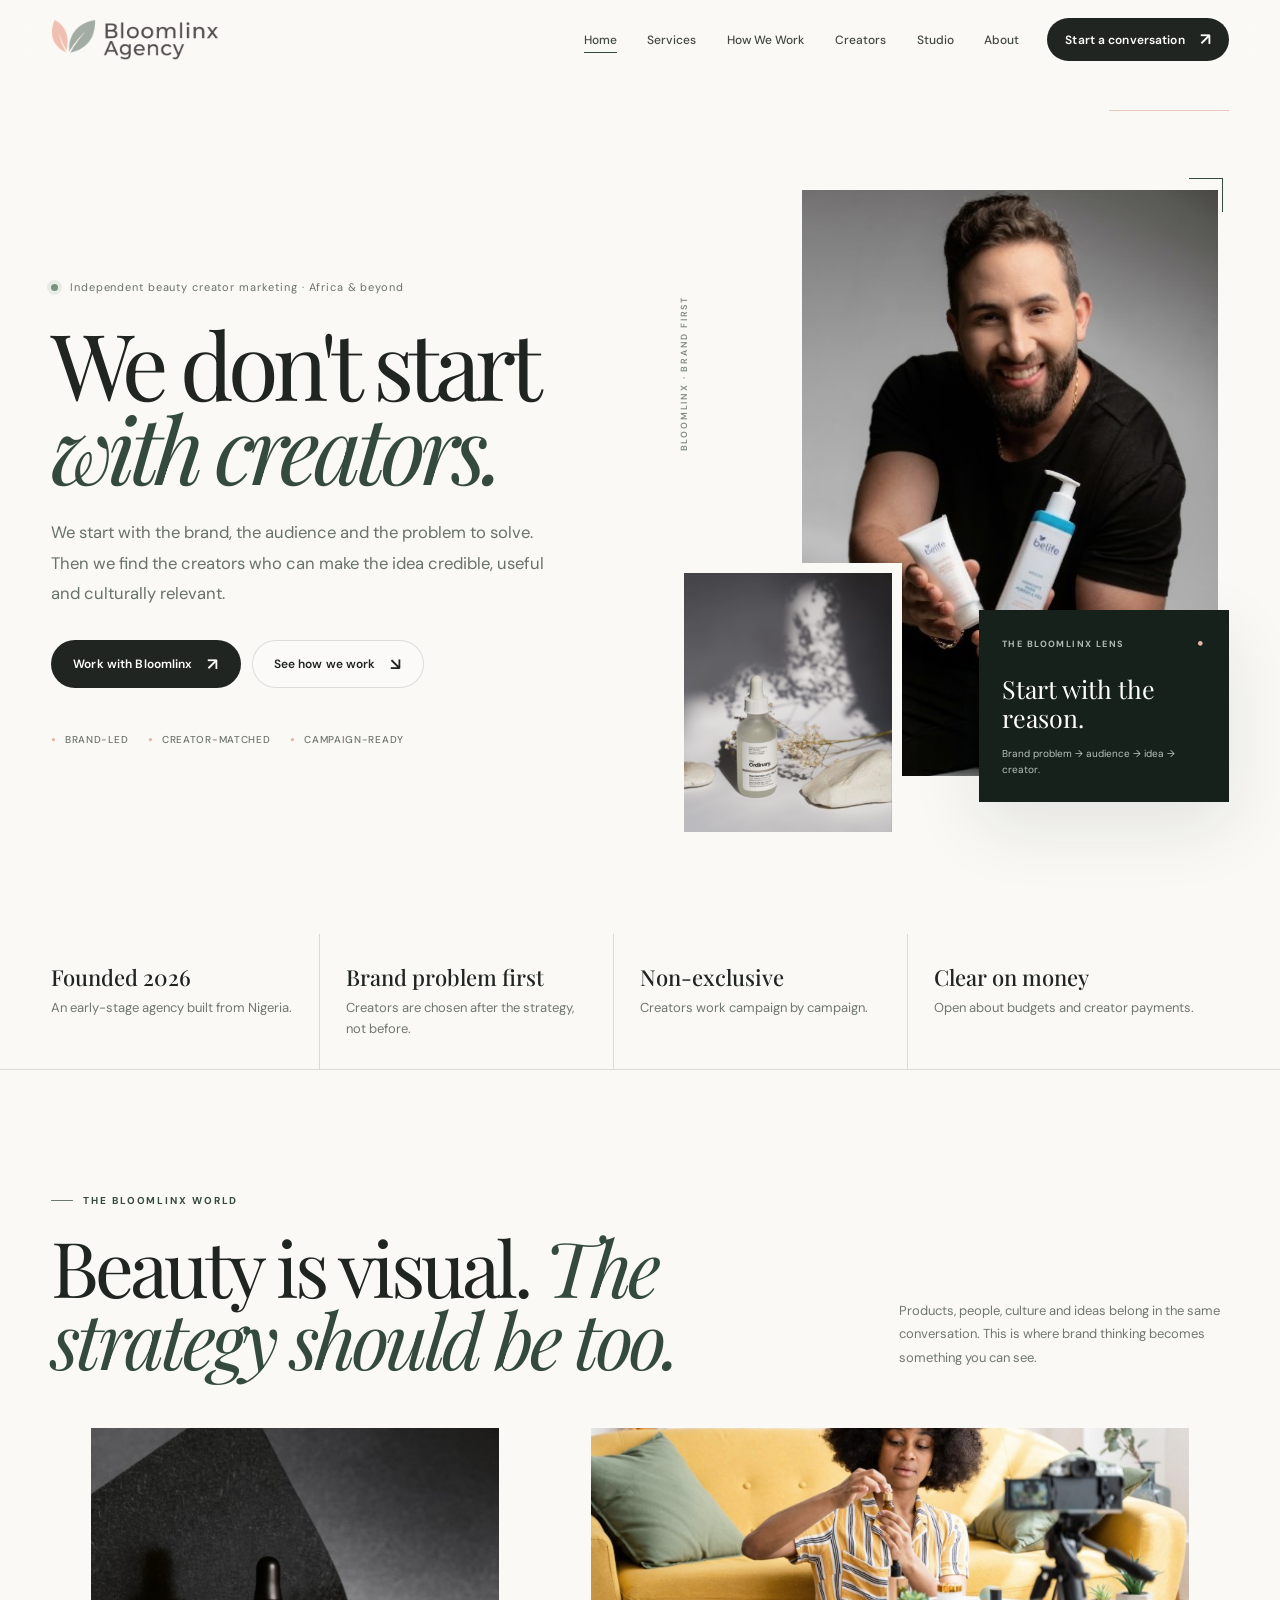
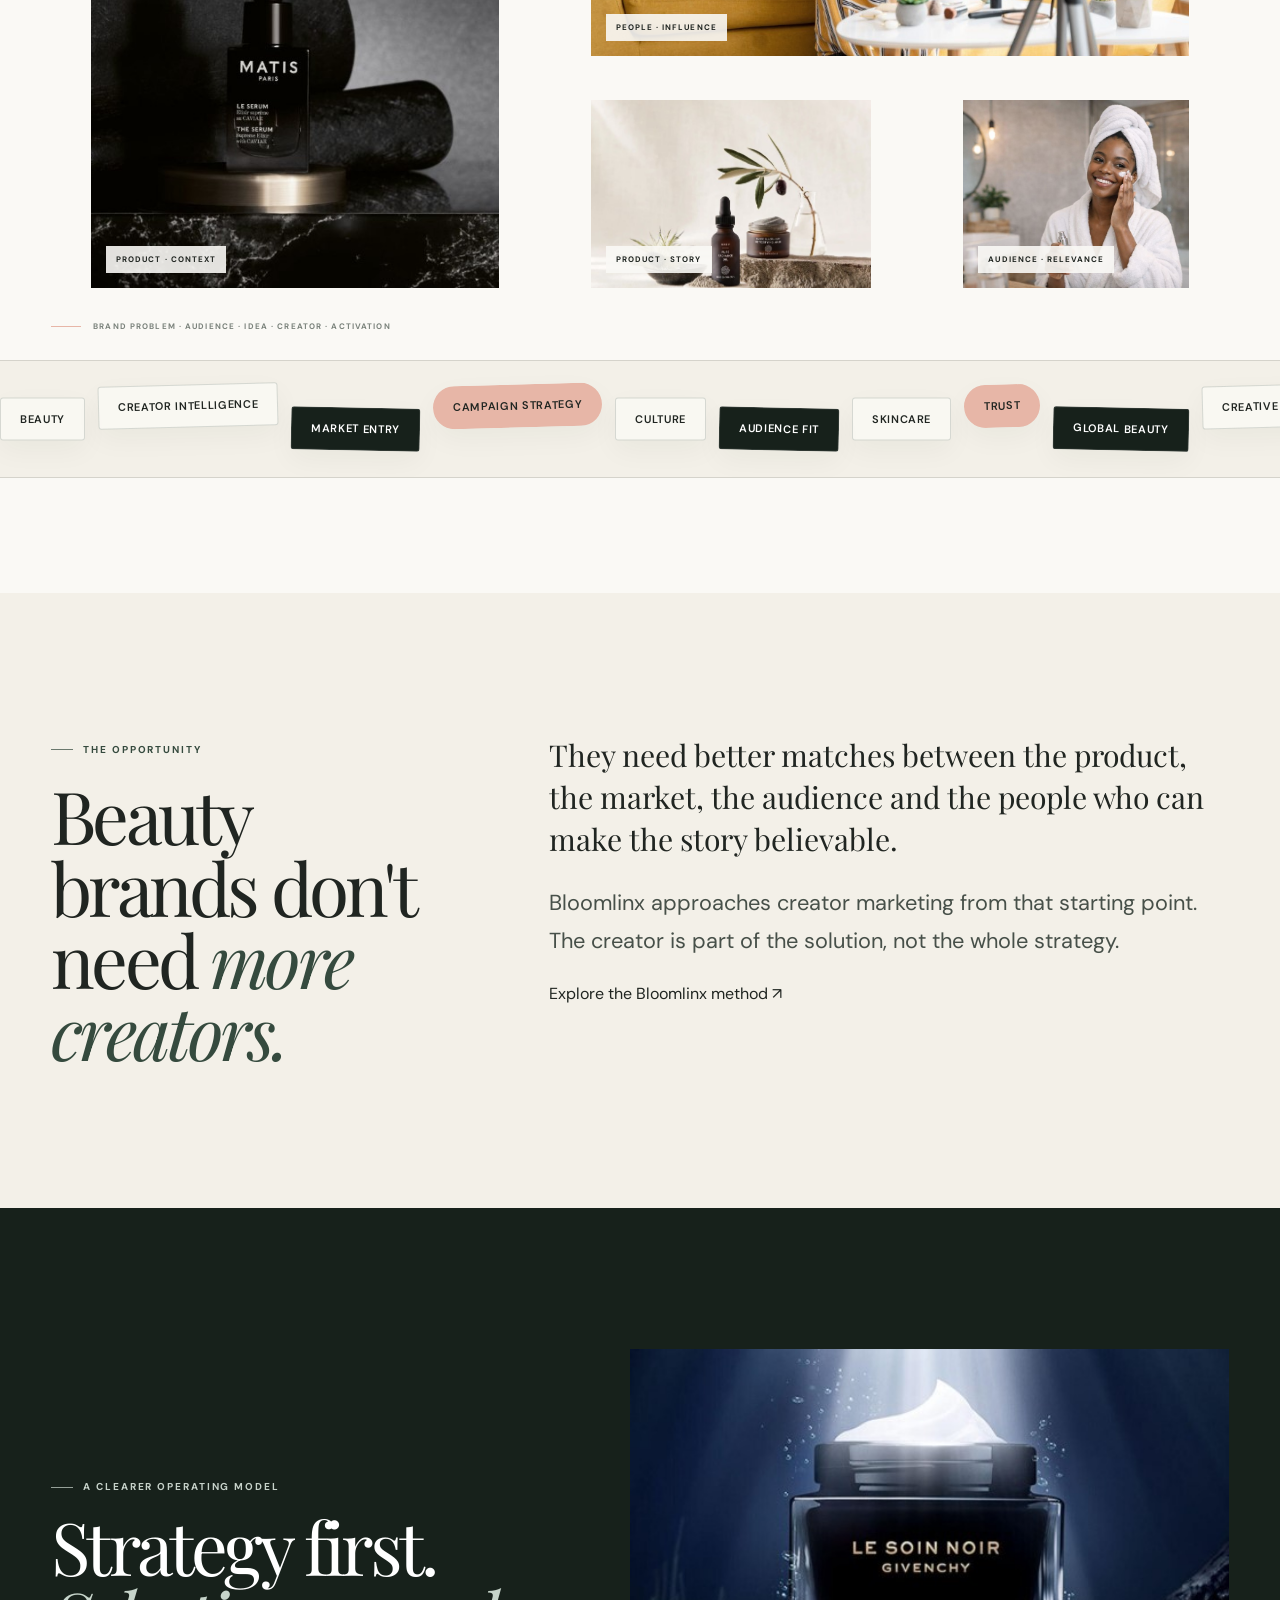
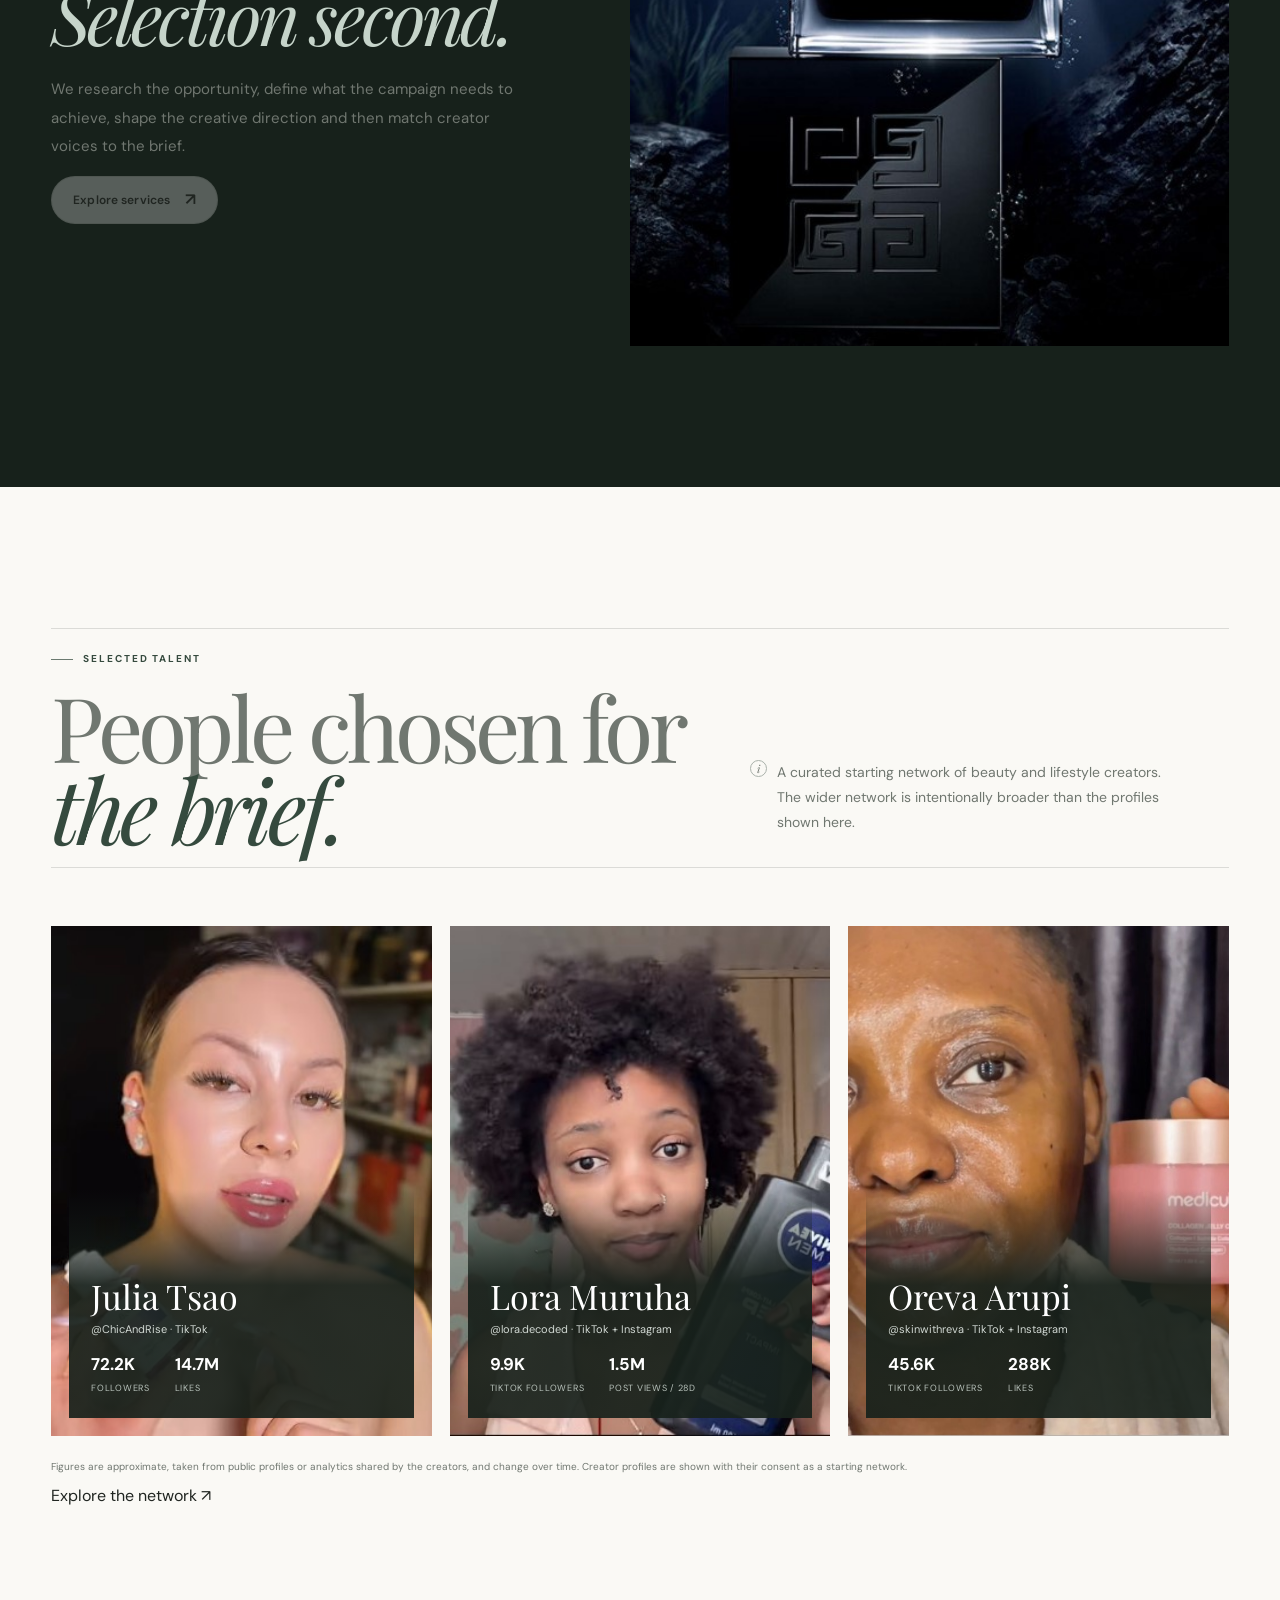
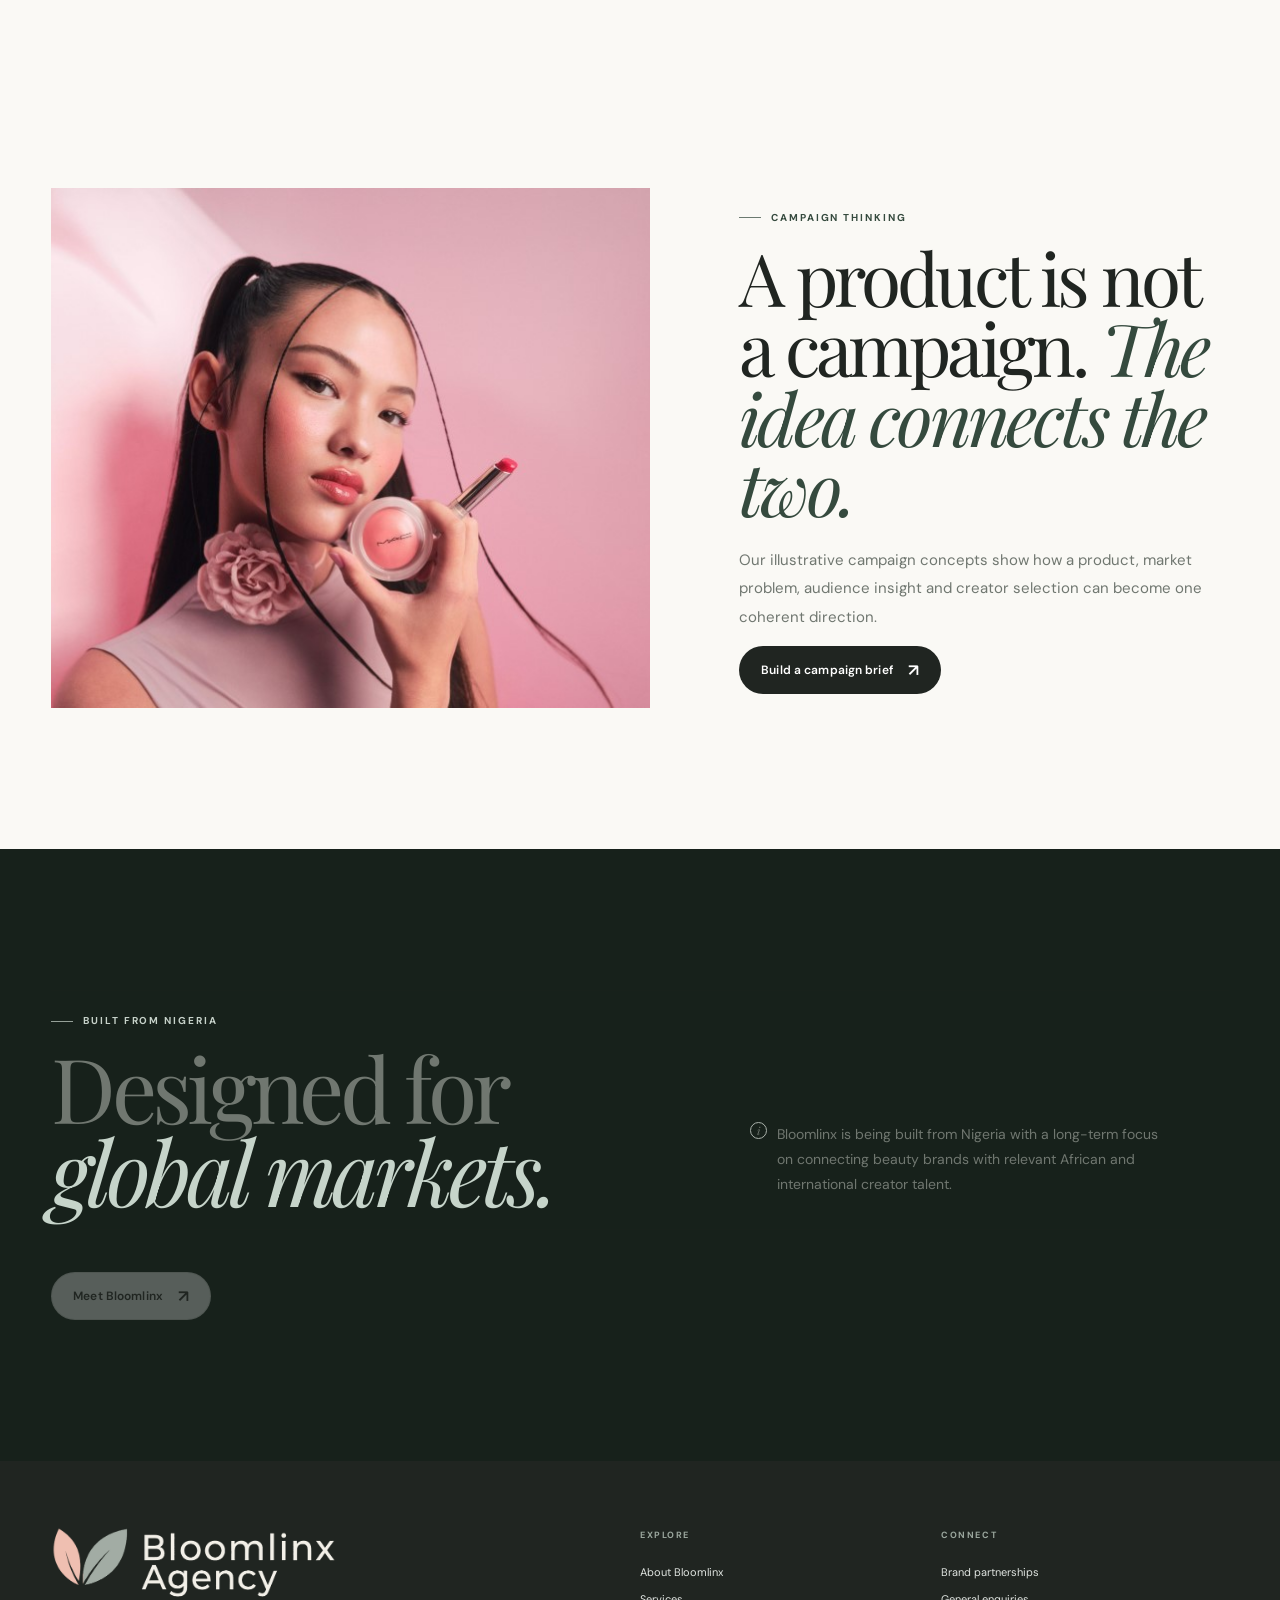
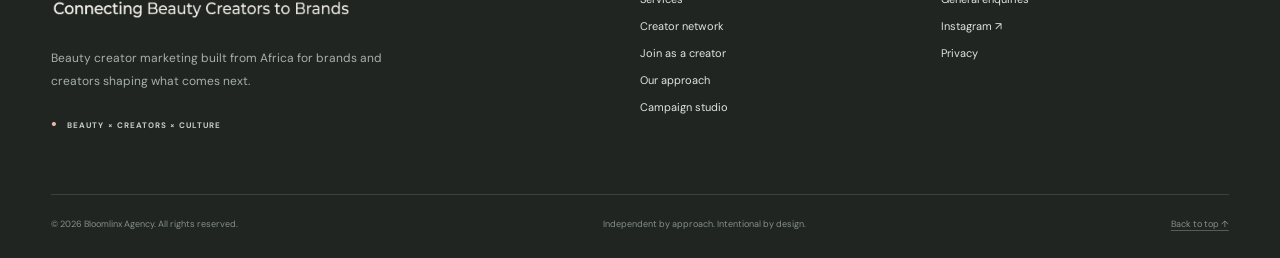
==== index.html @ 79b18a02 "Add files via upload" ====
<!DOCTYPE html><html lang="en"><head><meta charset="UTF-8"><meta name="viewport" content="width=device-width, initial-scale=1.0"><meta name="theme-color" content="#f7f5ef"><meta name="color-scheme" content="light"><title>Bloomlinx Agency | Beauty Creator Marketing Across Africa &amp; Beyond</title><meta name="description" content="Bloomlinx builds beauty creator campaigns around brand problems, audience relevance and the creators who can make an idea credible."><meta name="author" content="Bloomlinx Agency"><meta name="robots" content="index, follow, max-image-preview:large"><link rel="canonical" href="https://bloomlinxagency.site/"><meta property="og:type" content="website"><meta property="og:site_name" content="Bloomlinx Agency"><meta property="og:title" content="Bloomlinx Agency | Beauty Creator Marketing Across Africa &amp; Beyond"><meta property="og:description" content="Bloomlinx builds beauty creator campaigns around brand problems, audience relevance and the creators who can make an idea credible."><meta property="og:url" content="https://bloomlinxagency.site/"><meta property="og:image" content="https://bloomlinxagency.site/images/og-image.png"><meta name="twitter:card" content="summary_large_image"><meta name="twitter:title" content="Bloomlinx Agency | Beauty Creator Marketing Across Africa &amp; Beyond"><meta name="twitter:description" content="Bloomlinx builds beauty creator campaigns around brand problems, audience relevance and the creators who can make an idea credible."><meta name="twitter:image" content="https://bloomlinxagency.site/images/og-image.png"><link rel="icon" type="image/png" href="images/favicon.png"><link rel="apple-touch-icon" href="images/favicon.png"><link rel="preconnect" href="https://fonts.googleapis.com"><link rel="preconnect" href="https://fonts.gstatic.com" crossorigin><link href="https://fonts.googleapis.com/css2?family=DM+Sans:wght@400;500;600;700&family=Playfair+Display:ital,wght@0,400;0,500;0,600;1,400;1,500&display=swap" rel="stylesheet"><script>document.documentElement.classList.add('js');</script><style>
:root {
  --ink: #202521;
  --deep: #17211b;
  --forest: #354a3e;
  --forest-2: #42594b;
  --sage: #8fa195;
  --sage-pale: #dce5de;
  --blush: #e7b6a7;
  --cream: #f3f0e8;
  --paper: #faf9f5;
  --white: #fff;
  --muted: #707770;
  --muted-light: #aeb7b0;
  --line: rgba(32, 37, 33, .14);
  --line-light: rgba(255,255,255,.16);
  --serif: "Playfair Display", Georgia, serif;
  --sans: "DM Sans", Arial, sans-serif;
  --modern: var(--sans);
  --container: 1280px;
  --gutter: clamp(20px, 4vw, 56px);
  --ease: cubic-bezier(.22, 1, .36, 1);
  --shadow-soft: 0 24px 70px rgba(24, 34, 28, .10);
}

*, *::before, *::after { box-sizing: border-box; }
html { scroll-behavior: smooth; scroll-padding-top: 96px; }
body { margin: 0; background: var(--paper); color: var(--ink); font-family: var(--sans); -webkit-font-smoothing: antialiased; overflow-x: clip; }
body.menu-open { overflow: hidden; }
img { display: block; max-width: 100%; }
a { color: inherit; text-decoration: none; }
button, input, select, textarea { font: inherit; }
button, select, a { -webkit-tap-highlight-color: transparent; }
button { color: inherit; }
::selection { color: var(--ink); background: var(--blush); }
:focus-visible { outline: 2px solid var(--forest-2); outline-offset: 4px; }

.sr-only { position: absolute; width: 1px; height: 1px; padding: 0; margin: -1px; overflow: hidden; clip: rect(0, 0, 0, 0); white-space: nowrap; border: 0; }
.skip-link { position: fixed; left: 16px; top: 12px; z-index: 3000; transform: translateY(-150%); background: var(--deep); color: #fff; padding: 12px 16px; border-radius: 3px; }
.skip-link:focus { transform: translateY(0); }
.page-progress { position: fixed; z-index: 2200; inset: 0 auto auto 0; height: 3px; width: 0; background: var(--blush); pointer-events: none; }
.container { width: min(var(--container), calc(100% - (var(--gutter) * 2))); margin-inline: auto; }
.section { padding: clamp(90px, 11vw, 154px) 0; }
.eyebrow { display: inline-flex; align-items: center; gap: 10px; font: 700 10px/1.4 var(--modern); letter-spacing: .19em; text-transform: uppercase; color: var(--forest); }
.eyebrow::before { content: ""; width: 22px; height: 1px; background: currentColor; opacity: .72; }
.eyebrow-light { color: #c4d0c8; }
.serif { font-family: var(--serif); }
.display-title { font-family: var(--serif); font-weight: 400; letter-spacing: -.052em; }
.display-title em { color: var(--forest); font-weight: 400; }
.muted { color: var(--muted); }
.section-intro { max-width: 540px; color: var(--muted); font-size: 14px; line-height: 1.9; }
.rule { height: 1px; background: var(--line); }

/* Header */
.site-header { position: fixed; inset: 0 0 auto; z-index: 1400; padding: 18px 0; border-bottom: 1px solid transparent; background: rgba(250,249,245,.83); backdrop-filter: blur(18px); -webkit-backdrop-filter: blur(18px); transition: padding .35s var(--ease), border-color .35s ease, background .35s ease, box-shadow .35s ease; }
.site-header.scrolled { padding: 10px 0; border-color: var(--line); background: rgba(250,249,245,.95); box-shadow: 0 8px 30px rgba(30,38,31,.035); }
.nav { display: flex; align-items: center; justify-content: space-between; gap: 28px; }
.logo-wrap { display: inline-flex; align-items: center; flex: 0 0 auto; width: 150px; min-height: 38px; }
.logo-wrap img { width: 100%; max-height: 38px; object-fit: contain; object-position: left center; }
.nav-links { display: flex; align-items: center; justify-content: center; gap: clamp(18px, 2.4vw, 34px); margin-left: auto; }
.nav-links a { position: relative; padding: 10px 0; color: #424842; font-size: 12px; font-weight: 500; }
.nav-links a::after { content: ""; position: absolute; left: 0; right: 0; bottom: 5px; height: 1px; background: var(--forest); transform: scaleX(0); transform-origin: right; transition: transform .35s var(--ease); }
.nav-links a:hover::after, .nav-links a[aria-current="location"]::after { transform: scaleX(1); transform-origin: left; }
.nav-cta, .button { display: inline-flex; align-items: center; justify-content: center; gap: 15px; min-height: 48px; padding: 0 21px; border: 1px solid transparent; border-radius: 100px; background: var(--ink); color: #fff; font-size: 12px; font-weight: 600; letter-spacing: .01em; cursor: pointer; transition: background .3s ease, color .3s ease, transform .3s var(--ease), border-color .3s ease, box-shadow .3s ease; }
.nav-cta { min-height: 43px; padding-inline: 17px; white-space: nowrap; }
.nav-cta:hover, .button-dark:hover { background: var(--forest); transform: translateY(-2px); box-shadow: 0 10px 24px rgba(33,54,41,.13); }
.button-light { color: var(--ink); background: rgba(255,255,255,.28); border-color: var(--line); }
.button-light:hover { border-color: var(--forest); color: var(--forest); transform: translateY(-2px); }
.button-arrow { display: inline-block; font-size: 17px; line-height: 1; transition: transform .3s var(--ease); }
a:hover .button-arrow, button:hover .button-arrow { transform: translate(3px,-2px); }
.menu-btn { display: none; width: 44px; height: 44px; border: 1px solid var(--line); border-radius: 50%; background: transparent; align-items: center; justify-content: center; cursor: pointer; position: relative; z-index: 1301; }
.menu-icon, .menu-icon::before, .menu-icon::after { display: block; width: 17px; height: 1.5px; background: var(--ink); content: ""; transition: transform .28s ease, top .28s ease, opacity .2s ease; position: relative; }
.menu-icon::before { position: absolute; top: -5px; }
.menu-icon::after { position: absolute; top: 5px; }
.menu-btn[aria-expanded="true"] .menu-icon { background: transparent; }
.menu-btn[aria-expanded="true"] .menu-icon::before { top: 0; transform: rotate(45deg); }
.menu-btn[aria-expanded="true"] .menu-icon::after { top: 0; transform: rotate(-45deg); }
.mobile-panel { position: fixed; inset: 0; z-index: 1300; display: flex; flex-direction: column; justify-content: center; gap: 6px; padding: 96px var(--gutter) 36px; background: var(--paper); opacity: 0; visibility: hidden; transform: translateY(-10px); transition: opacity .25s ease, transform .35s var(--ease), visibility .25s; }
.mobile-panel.open { opacity: 1; visibility: visible; transform: translateY(0); }
.mobile-panel a { width: fit-content; padding: 8px 0; font: 400 clamp(38px, 9vw, 56px)/1.1 var(--serif); letter-spacing: -.04em; }
.mobile-panel .mobile-panel-note { margin-top: 22px; padding-top: 20px; border-top: 1px solid var(--line); color: var(--muted); font-size: 12px; line-height: 1.7; }

/* Hero */
.hero { position: relative; isolation: isolate; padding: clamp(132px, 15vw, 190px) 0 78px; overflow: hidden; }
.hero::before { content: ""; position: absolute; z-index: -1; right: 4%; top: 110px; width: 120px; height: 1px; background: var(--blush); opacity: .7; }
.hero-grid { display: grid; grid-template-columns: minmax(0, .98fr) minmax(0, 1.02fr); align-items: center; gap: clamp(40px, 7vw, 100px); }
.hero-copy { position: relative; z-index: 2; padding: 20px 0 36px; }
.hero-kicker { display: flex; align-items: center; flex-wrap: wrap; gap: 12px; margin-bottom: 27px; }
.live-dot { width: 7px; height: 7px; border-radius: 50%; background: #79927f; box-shadow: 0 0 0 4px rgba(121,146,127,.13); }
.kicker-text { color: #69726b; font-size: 11px; letter-spacing: .08em; }
.hero-title { max-width: 690px; margin: 0 0 28px; font: 400 clamp(59px, 7.2vw, 104px)/.91 var(--serif); letter-spacing: -.065em; }
.hero-title .line { display: block; }
.hero-title em { display: inline-block; color: var(--forest); font-weight: 400; }
.hero-description { max-width: 510px; margin: 0 0 31px; color: #68716a; font-size: clamp(15px, 1.3vw, 17px); line-height: 1.85; }
.hero-actions { display: flex; flex-wrap: wrap; gap: 11px; }
.hero-proofline { display: flex; align-items: center; flex-wrap: wrap; gap: 13px 20px; margin-top: 42px; color: #6d756e; font: 500 10px/1.5 var(--modern); letter-spacing: .07em; text-transform: uppercase; }
.proof-item { display: inline-flex; align-items: center; gap: 8px; }
.proof-item::before { content: "•"; color: var(--blush); font-size: 13px; }
.hero-visual { position: relative; min-height: clamp(460px, 52vw, 675px); opacity: 1; }
.hero-image-main { position: absolute; right: 2%; top: 0; width: 75%; height: 88%; object-fit: cover; object-position: center; filter: saturate(.84); }
.hero-image-small { position: absolute; left: 0; bottom: 2%; width: 41%; height: 42%; object-fit: cover; object-position: center; border: 10px solid var(--paper); filter: saturate(.82); }
.hero-image-main-wrap { position: absolute; inset: 0; overflow: hidden; }
.hero-caption { position: absolute; z-index: 2; right: 0; bottom: 8%; width: min(250px, 47%); padding: 22px 23px 24px; background: var(--deep); color: #fff; box-shadow: var(--shadow-soft); }
.hero-caption-top { display: flex; align-items: center; justify-content: space-between; gap: 10px; margin-bottom: 19px; color: #aebcb3; font: 700 9px/1.4 var(--modern); letter-spacing: .16em; text-transform: uppercase; }
.hero-caption-mark { color: var(--blush); font-size: 17px; }
.hero-caption strong { display: block; font: 400 clamp(19px, 2vw, 25px)/1.15 var(--serif); }
.hero-caption small { display: block; margin-top: 14px; color: #b7c2bb; font-size: 10px; line-height: 1.6; }
.hero-index { position: absolute; top: 16%; left: 1%; writing-mode: vertical-rl; transform: rotate(180deg); color: #818b82; font: 600 9px/1 var(--modern); letter-spacing: .2em; text-transform: uppercase; }
.image-corner { position: absolute; right: 1%; top: -12px; width: 34px; height: 34px; border-top: 1px solid var(--forest); border-right: 1px solid var(--forest); }


/* Visual story + floating keyword board */
.visual-story { padding: clamp(70px, 9vw, 120px) 0; background: var(--paper); overflow: hidden; }
.visual-story-head { display:flex; justify-content:space-between; align-items:flex-end; gap:35px; margin-bottom:38px; }
.visual-story-title { max-width:780px; margin:22px 0 0; font-size:clamp(48px,6vw,82px); line-height:.94; }
.visual-story-note { max-width:330px; margin:0 0 5px; color:var(--muted); font-size:13px; line-height:1.8; }
.visual-collage { display:grid; grid-template-columns:1.15fr .85fr .72fr; grid-template-rows:260px 220px; gap:12px; }
.story-image { position:relative; overflow:hidden; min-width:0; background:#ddd; }
.story-image img { width:100%; height:100%; object-fit:cover; filter:saturate(.9); transition:transform 1.1s var(--ease), filter .5s ease; }
.story-image:hover img { transform:scale(1.045); filter:saturate(1); }
.story-image.tall { grid-row:1 / span 2; }
.story-image.wide { grid-column:2 / span 2; }
.story-image-label { position:absolute; left:15px; bottom:15px; z-index:2; padding:8px 10px; background:rgba(250,249,245,.9); color:var(--ink); font:700 8px/1.4 var(--modern); letter-spacing:.13em; text-transform:uppercase; }
.keyword-board { position:relative; margin-top:28px; min-height:118px; overflow:hidden; border-top:1px solid var(--line); border-bottom:1px solid var(--line); background:var(--cream); }
.keyword-track { position:absolute; left:0; top:50%; display:flex; align-items:center; gap:13px; width:max-content; transform:translateY(-50%); animation:keyword-slide 30s linear infinite; }
.keyword-board:hover .keyword-track { animation-play-state:paused; }
.keyword-chip { display:inline-flex; align-items:center; gap:9px; padding:15px 19px; border:1px solid rgba(53,74,62,.18); border-radius:3px; background:rgba(250,249,245,.82); color:var(--ink); white-space:nowrap; box-shadow:0 10px 28px rgba(32,37,33,.045); font:600 11px/1 var(--modern); letter-spacing:.06em; text-transform:uppercase; }
.keyword-chip:nth-child(2n) { transform:translateY(-13px) rotate(-1.5deg); }
.keyword-chip:nth-child(3n) { transform:translateY(10px) rotate(1.2deg); background:var(--deep); color:#fff; border-color:rgba(255,255,255,.12); }
.keyword-chip:nth-child(4n) { border-radius:999px; background:var(--blush); border-color:transparent; }
.keyword-dot { width:5px; height:5px; border-radius:50%; background:var(--forest); }
.keyword-chip:nth-child(3n) .keyword-dot { background:var(--blush); }
@keyframes keyword-slide { to { transform:translate(-50%, -50%); } }
.visual-story-mini { display:flex; align-items:center; gap:12px; margin-top:16px; color:#7a827b; font:700 8px/1.5 var(--modern); letter-spacing:.14em; text-transform:uppercase; }
.visual-story-mini::before { content:""; width:30px; height:1px; background:var(--blush); }

/* Agency intro */
.intro { background: var(--cream); }
.intro-grid { display: grid; grid-template-columns: minmax(240px, .72fr) minmax(0, 1.28fr); gap: clamp(50px, 9vw, 130px); }
.intro-title { max-width: 530px; margin: 22px 0 0; font-size: clamp(47px, 5.7vw, 77px); line-height: .99; }
.intro-copy { max-width: 770px; }
.intro-copy p { margin: 0 0 24px; color: #475049; font-size: clamp(17px, 1.7vw, 22px); line-height: 1.72; }
.intro-copy p:first-child { color: var(--ink); font-family: var(--serif); font-size: clamp(23px, 2.35vw, 32px); line-height: 1.4; }
.intro-copy p:last-child { margin-bottom: 0; }
.intro-signature { display: flex; gap: 15px; align-items: center; margin-top: 37px; color: var(--forest); font: 700 10px/1.4 var(--modern); letter-spacing: .15em; text-transform: uppercase; }
.intro-signature::before { content: ""; width: 38px; height: 1px; background: var(--blush); }

/* Strategy */
.strategy { position: relative; overflow: hidden; background: var(--deep); color: #fff; }
.strategy::after { content: ""; position: absolute; right: -240px; bottom: -390px; width: 670px; aspect-ratio: 1; border: 1px solid rgba(255,255,255,.075); border-radius: 50%; box-shadow: 0 0 0 65px rgba(255,255,255,.018), 0 0 0 130px rgba(255,255,255,.013); pointer-events: none; }
.strategy .eyebrow { color: #becbc2; }
.strategy-header { display: flex; justify-content: space-between; align-items: flex-end; gap: 50px; margin-bottom: 75px; position: relative; z-index: 1; }
.strategy-title { max-width: 790px; margin: 23px 0 0; font: 400 clamp(47px, 6.5vw, 86px)/.96 var(--serif); letter-spacing: -.052em; }
.strategy-title em { display: block; color: var(--blush); font-weight: 400; }
.strategy-header p { max-width: 330px; margin: 0 0 8px; color: #b1bdb5; font-size: 13px; line-height: 1.9; }
.strategy-flow { display: grid; grid-template-columns: repeat(5, minmax(0, 1fr)); border-top: 1px solid var(--line-light); border-bottom: 1px solid var(--line-light); position: relative; z-index: 1; }
.flow-item { min-height: 245px; padding: 28px 23px 32px; border-right: 1px solid var(--line-light); transition: background .35s ease; }
.flow-item:first-child { padding-left: 0; }
.flow-item:last-child { border-right: 0; }
.flow-item:hover { background: rgba(255,255,255,.035); }
.flow-number { margin-bottom: 42px; color: var(--blush); font: 400 16px/1 var(--serif); }
.flow-item h3 { margin: 0 0 13px; font: 400 25px/1.1 var(--serif); }
.flow-item p { margin: 0; color: #aebbb3; font-size: 12px; line-height: 1.8; }

/* Services */
.services-header { display: flex; justify-content: space-between; align-items: flex-end; gap: 40px; margin-bottom: 61px; }
.services-title { max-width: 750px; margin: 22px 0 0; font-size: clamp(48px, 6.3vw, 82px); line-height: .96; }
.services-header .section-intro { margin-bottom: 5px; }
.services-grid { display: grid; grid-template-columns: repeat(4, minmax(0, 1fr)); border-top: 1px solid var(--line); border-left: 1px solid var(--line); }
.service-card { position: relative; min-height: 345px; padding: 30px 26px 31px; overflow: hidden; border-right: 1px solid var(--line); border-bottom: 1px solid var(--line); isolation: isolate; transition: color .35s ease, background .35s ease; }
.service-card::before { content: ""; position: absolute; z-index: -1; width: 20px; height: 20px; right: -25px; bottom: -25px; border-radius: 50%; background: var(--sage-pale); transition: width .65s var(--ease), height .65s var(--ease), right .65s var(--ease), bottom .65s var(--ease); }
.service-card:hover::before { width: 420px; height: 420px; right: -185px; bottom: -205px; }
.service-card-head { display: flex; align-items: center; justify-content: space-between; gap: 14px; }
.service-number { color: #7e9584; font: 400 15px/1 var(--serif); }
.service-arrow { display: grid; place-items: center; width: 34px; height: 34px; border: 1px solid var(--line); border-radius: 50%; font-size: 16px; transition: transform .35s var(--ease), background .35s ease; }
.service-card:hover .service-arrow { transform: rotate(45deg); background: rgba(255,255,255,.6); }
.service-card h3 { max-width: 270px; margin: 64px 0 15px; font: 400 clamp(24px, 2.2vw, 30px)/1.08 var(--serif); letter-spacing: -.02em; }
.service-card p { max-width: 290px; margin: 0; color: #6c746e; font-size: 12px; line-height: 1.85; }
.service-tag { display: inline-block; margin-top: 25px; padding-top: 10px; border-top: 1px solid var(--line); color: #7e867f; font: 700 8px/1.4 var(--modern); letter-spacing: .13em; text-transform: uppercase; }

/* Campaign idea / illustrative field note */
.field-note { padding-top: 0; }
.field-note-grid { display: grid; grid-template-columns: 1fr 1fr; min-height: 510px; background: var(--forest); color: #fff; }
.field-note-visual { position: relative; min-height: 480px; overflow: hidden; background: #d8d8cb; }
.field-note-visual img { width: 100%; height: 100%; min-height: 480px; object-fit: cover; filter: saturate(.76); transition: transform 1.1s var(--ease); }
.field-note-grid:hover .field-note-visual img { transform: scale(1.035); }
.field-note-stamp { position: absolute; top: 25px; left: 25px; display: inline-flex; align-items: center; gap: 8px; padding: 10px 13px; background: rgba(250,249,245,.91); color: var(--ink); font: 700 9px/1.3 var(--modern); letter-spacing: .1em; text-transform: uppercase; }
.field-note-content { display: flex; flex-direction: column; justify-content: space-between; padding: clamp(34px, 5vw, 64px); }
.field-note-content .eyebrow { color: #d0dbd3; }
.field-note-content h2 { max-width: 560px; margin: 26px 0 20px; font: 400 clamp(37px, 4.4vw, 58px)/1.02 var(--serif); letter-spacing: -.04em; }
.field-note-content h2 em { color: var(--blush); font-weight: 400; }
.field-note-content p { max-width: 500px; margin: 0; color: #c8d1cb; font-size: 13px; line-height: 1.9; }
.field-note-bottom { display: flex; align-items: flex-end; justify-content: space-between; gap: 20px; margin-top: 40px; padding-top: 20px; border-top: 1px solid rgba(255,255,255,.18); }
.field-note-bottom span { max-width: 250px; color: #c2cdc5; font-size: 10px; line-height: 1.7; }
.field-note-bottom a { display: inline-flex; align-items: center; gap: 9px; white-space: nowrap; font-size: 11px; font-weight: 600; }
.field-note-bottom a:hover { color: var(--blush); }
.disclaimer { display: block; margin-top: 12px; color: var(--muted); font-size: 10px; line-height: 1.7; }

/* Opportunity */
.opportunity { padding-top: clamp(85px, 10vw, 130px); }
.opportunity-grid { display: grid; grid-template-columns: minmax(0, .86fr) minmax(0, 1.14fr); gap: clamp(42px, 7vw, 90px); align-items: start; }
.opportunity-media { position: sticky; top: 115px; }
.opportunity-image { width: 100%; height: clamp(490px, 54vw, 700px); object-fit: cover; object-position: center; filter: saturate(.84); }
.opportunity-image-caption { display: flex; align-items: center; justify-content: space-between; gap: 16px; margin-top: 14px; color: #7c847d; font: 700 9px/1.5 var(--modern); letter-spacing: .13em; text-transform: uppercase; }
.opportunity-copy { padding: 8px 0 0; }
.opportunity-title { margin: 24px 0 30px; font-size: clamp(47px, 5.6vw, 75px); line-height: .99; }
.opportunity-title em { display: block; }
.opportunity-lead { margin: 0 0 25px; color: var(--ink); font: 400 clamp(21px, 2.2vw, 29px)/1.45 var(--serif); }
.opportunity-copy p:not(.opportunity-lead) { margin: 0 0 20px; color: #606961; font-size: 14px; line-height: 1.95; }
.opportunity-pullquote { margin-top: 38px; padding: 24px 0 24px 23px; border-left: 2px solid var(--blush); color: var(--forest); font: italic 400 22px/1.45 var(--serif); }
.opportunity-signoff { display: flex; align-items: center; gap: 12px; margin-top: 28px; color: var(--forest); font: 700 9px/1.5 var(--modern); letter-spacing: .16em; text-transform: uppercase; }
.opportunity-signoff::before { content: ""; height: 1px; width: 28px; background: var(--blush); }

  
.concept { background: var(--cream); }
.concept-grid { display:grid; grid-template-columns:180px minmax(0,1fr); gap:clamp(35px,7vw,90px); align-items:start; }
.concept-label { display:flex; flex-direction:column; gap:20px; }
.concept-no { color:#7f897f; font:700 9px/1.5 var(--modern); letter-spacing:.14em; text-transform:uppercase; }
.concept-copy h2 { max-width:850px; margin:0 0 45px; font-size:clamp(42px,5.3vw,70px); line-height:.98; }
.concept-copy h2 em { color:var(--forest); font-weight:400; }
.concept-columns { display:grid; grid-template-columns:1fr 1fr; gap:30px; padding-top:22px; border-top:1px solid var(--line); }
.concept-columns strong { display:block; margin-bottom:10px; font:400 23px/1.2 var(--serif); }
.concept-columns p { max-width:430px; margin:0; color:var(--muted); font-size:12px; line-height:1.85; }

/* Creator network */
.network-intro { display:grid; grid-template-columns:180px minmax(0,1fr); gap:25px; align-items:start; margin:0 0 26px; padding:18px 0; border-top:1px solid var(--line); border-bottom:1px solid var(--line); color:var(--muted); font-size:11px; line-height:1.8; }
.network-intro > span:first-child { color:var(--forest); font:700 9px/1.5 var(--modern); letter-spacing:.16em; text-transform:uppercase; }
.opportunity-map { min-height:clamp(490px,54vw,700px); display:flex; flex-direction:column; justify-content:center; gap:0; padding:clamp(28px,4vw,55px); background:var(--deep); color:#fff; }
.opportunity-map span { display:block; padding:18px 0; font:400 clamp(30px,4vw,54px)/1 var(--serif); border-bottom:1px solid rgba(255,255,255,.14); }
.opportunity-map span:first-child { color:var(--blush); }
.opportunity-map i { display:block; width:1px; height:20px; margin-left:15px; background:var(--blush); opacity:.8; }
.creator-art.art-oreva { --art-bg:#d7dfd6; }

.network { background: var(--paper); }
.network-header { display: grid; grid-template-columns: minmax(0, 1.05fr) minmax(260px, .75fr); align-items: end; gap: clamp(35px, 7vw, 90px); margin-bottom: 48px; }
.network-title { margin: 22px 0 0; font-size: clamp(52px, 6.7vw, 88px); line-height: .93; }
.network-description { max-width: 440px; margin: 0 0 6px; color: var(--muted); font-size: 14px; line-height: 1.9; }
.creator-grid { display: grid; grid-template-columns: repeat(3, minmax(0, 1fr)); gap: 16px; align-items: stretch; }
.creator-card { min-width: 0; display: flex; flex-direction: column; background: #fff; border: 1px solid rgba(32,37,33,.09); transition: transform .4s var(--ease), box-shadow .4s ease, border-color .3s ease; }
.creator-card:hover { transform: translateY(-5px); border-color: rgba(53,74,62,.25); box-shadow: var(--shadow-soft); }
.creator-card[hidden] { display: none !important; }
.creator-art { position: relative; display: grid; place-items: center; min-height: 220px; overflow: hidden; isolation: isolate; background: var(--art-bg, #e6e3d8); }
.creator-art::before, .creator-art::after { content: ""; position: absolute; z-index: -1; border: 1px solid rgba(44,60,49,.22); border-radius: 50%; }
.creator-art::before { width: 170px; aspect-ratio: 1; transform: translate(-20px, 10px); box-shadow: 0 0 0 28px rgba(255,255,255,.09), 0 0 0 56px rgba(255,255,255,.07); }
.creator-art::after { width: 105px; aspect-ratio: 1; transform: translate(-20px, 10px); background: rgba(255,255,255,.15); }
.creator-art.art-julia { --art-bg: #deded1; }
.creator-art.art-lora { --art-bg: #ead2c8; }
.creator-art.art-alaric { --art-bg: #d8dfd7; }
.creator-art.art-diya { --art-bg: #e6dfd2; }
.creator-art.art-mimi { --art-bg: #dcd5e0; }
.creator-initials { font: 400 56px/1 var(--serif); letter-spacing: -.08em; color: var(--forest); }
.creator-art-label { position: absolute; top: 15px; left: 15px; color: #47534a; font: 700 8px/1.4 var(--modern); letter-spacing: .15em; text-transform: uppercase; }
.creator-art-index { position: absolute; right: 15px; bottom: 15px; color: #47534a; font: 400 13px/1 var(--serif); }
.creator-card-body { display: flex; flex: 1; flex-direction: column; padding: 24px 23px 22px; }
.creator-platform { display: flex; align-items: center; justify-content: space-between; gap: 8px; color: #7b847d; font: 700 8px/1.4 var(--modern); letter-spacing: .12em; text-transform: uppercase; }
.creator-platform .creator-category { padding: 5px 8px; border-radius: 100px; background: var(--cream); color: var(--forest); }
.creator-name { margin: 20px 0 4px; font: 400 29px/1.1 var(--serif); letter-spacing: -.025em; }
.creator-handle { color: var(--forest); font-size: 11px; }
.creator-metrics { display: grid; grid-template-columns: 1fr 1fr; margin: 24px 0 20px; border-top: 1px solid var(--line); border-bottom: 1px solid var(--line); }
.creator-metric { min-width: 0; padding: 14px 7px 13px 0; }
.creator-metric + .creator-metric { padding-left: 15px; border-left: 1px solid var(--line); }
.creator-metric strong { display: block; overflow-wrap: anywhere; font: 400 20px/1.2 var(--serif); }
.creator-metric span { display: block; margin-top: 5px; color: #7a827b; font-size: 9px; }
.creator-card-foot { display: flex; align-items: center; justify-content: space-between; gap: 12px; margin-top: auto; padding-top: 5px; }
.creator-link { display: inline-flex; align-items: center; gap: 8px; color: var(--ink); font-size: 11px; font-weight: 600; }
.creator-link:hover { color: var(--forest); }
.creator-link span { transition: transform .3s var(--ease); }
.creator-link:hover span { transform: translate(3px,-2px); }
.network-note { display: flex; align-items: flex-start; gap: 10px; margin-top: 22px; color: #737b74; font-size: 10px; line-height: 1.8; }
.network-note::before { content: "i"; display: grid; flex: 0 0 17px; place-items: center; width: 17px; height: 17px; border: 1px solid #aab2ab; border-radius: 50%; font: italic 11px/1 var(--serif); }
.network-cta { display: flex; justify-content: space-between; align-items: center; gap: 25px; margin-top: 43px; padding: 25px 0 0; border-top: 1px solid var(--line); }
.network-cta p { max-width: 520px; margin: 0; color: var(--muted); font-size: 13px; line-height: 1.8; }

/* Difference */
.difference { background: var(--cream); }
.difference-grid { display: grid; grid-template-columns: minmax(260px, .8fr) minmax(0, 1.2fr); gap: clamp(55px, 9vw, 125px); }
.difference-title { max-width: 550px; margin: 22px 0 0; font-size: clamp(51px, 6.4vw, 82px); line-height: .94; }
.difference-copy { max-width: 720px; }
.difference-copy > p { margin: 0 0 46px; color: #485048; font: 400 clamp(19px, 2vw, 24px)/1.65 var(--serif); }
.principles { border-top: 1px solid var(--line); }
.principle { display: grid; grid-template-columns: 43px minmax(0,1fr); gap: 20px; padding: 24px 0; border-bottom: 1px solid var(--line); }
.principle-number { padding-top: 4px; color: #879889; font: 400 15px/1 var(--serif); }
.principle h4 { margin: 0 0 7px; font: 400 24px/1.2 var(--serif); }
.principle p { max-width: 540px; margin: 0; color: var(--muted); font-size: 12px; line-height: 1.8; }

/* Campaign studio */
.studio { background: #ebe9e0; }
.studio-grid { display: grid; grid-template-columns: minmax(0, .82fr) minmax(0, 1.18fr); gap: clamp(45px, 8vw, 110px); align-items: start; }
.studio-copy { position: sticky; top: 120px; }
.studio-title { margin: 22px 0 23px; font-size: clamp(48px, 5.8vw, 76px); line-height: .96; }
 .studio-copy > p { max-width: 470px; margin: 0; color: #687168; font-size: 14px; line-height: 1.9; }
.studio-points { display: grid; gap: 0; margin-top: 32px; border-top: 1px solid rgba(53,74,62,.16); }
.studio-point { display: grid; grid-template-columns: 38px minmax(0,1fr); align-items: start; gap: 13px; padding: 18px 0; border-bottom: 1px solid rgba(53,74,62,.16); color: #4f5b51; }
.studio-point-mark { display: grid; place-items: center; width: 34px; height: 34px; border: 1px solid rgba(53,74,62,.2); border-radius: 50%; color: var(--forest); font-size: 13px; transition: background .3s ease, color .3s ease, transform .3s var(--ease); }
.studio-point:hover .studio-point-mark { background: var(--forest); color: #fff; transform: rotate(-8deg); }
.studio-point strong { display: block; margin: 0 0 4px; color: var(--ink); font: 400 19px/1.25 var(--serif); }
.studio-point small { display: block; max-width: 380px; color: #737b73; font-size: 11px; line-height: 1.75; }
.studio-assurance { display: flex; align-items: center; gap: 10px; margin-top: 23px; color: #697369; font-size: 10px; line-height: 1.65; }
.studio-assurance svg { flex: 0 0 17px; color: var(--forest); }
.studio-panel { padding: clamp(24px, 3.5vw, 43px); background: var(--paper); border: 1px solid rgba(32,37,33,.08); box-shadow: 0 20px 55px rgba(35,43,35,.055); }
.studio-panel-head { display: flex; justify-content: space-between; align-items: flex-start; gap: 18px; margin-bottom: 30px; padding-bottom: 21px; border-bottom: 1px solid var(--line); }
.studio-panel-head h3 { margin: 0; font: 400 28px/1.1 var(--serif); }
.studio-panel-head p { margin: 8px 0 0; color: var(--muted); font-size: 11px; line-height: 1.7; }
.studio-step { color: #7a857c; font: 700 8px/1.5 var(--modern); letter-spacing: .14em; white-space: nowrap; }
.brief-form { display: grid; grid-template-columns: repeat(2, minmax(0,1fr)); gap: 19px 16px; }
.form-field { display: grid; gap: 8px; min-width: 0; }
.form-field.full { grid-column: 1 / -1; }
.form-field label { color: #4d564e; font: 700 9px/1.5 var(--modern); letter-spacing: .12em; text-transform: uppercase; }
.form-field select, .form-field textarea, .form-field input { width: 100%; min-height: 47px; padding: 12px 13px; border: 1px solid #d9ddd5; border-radius: 2px; background: #fff; color: var(--ink); font-size: 12px; outline-offset: 3px; }
.form-field select { cursor: pointer; }
.form-field textarea { min-height: 84px; resize: vertical; line-height: 1.7; }
.form-field select:focus, .form-field textarea:focus, .form-field input:focus { border-color: var(--forest); outline: 1px solid var(--forest); }
.form-helper { margin: -3px 0 0; color: #828a82; font-size: 10px; line-height: 1.7; }
.form-submit-row { grid-column: 1 / -1; display: flex; align-items: center; justify-content: space-between; gap: 18px; padding-top: 4px; }
.form-submit-row p { max-width: 190px; margin: 0; color: #7d857e; font-size: 9px; line-height: 1.7; }
.form-submit-row .button { flex: 0 0 auto; }
.brief-preview { margin-top: 24px; padding: 22px; border: 1px solid rgba(53,74,62,.22); background: #f2f3ed; }
.brief-preview[hidden] { display: none; }
.preview-label { color: var(--forest); font: 700 8px/1.5 var(--modern); letter-spacing: .15em; text-transform: uppercase; }
.brief-preview h4 { margin: 10px 0 10px; font: 400 25px/1.2 var(--serif); }
.brief-preview p { margin: 0; color: #606961; font-size: 11px; line-height: 1.85; overflow-wrap: anywhere; white-space: pre-line; }
.preview-actions { display: flex; flex-wrap: wrap; gap: 10px; margin-top: 17px; }
.preview-actions .button { min-height: 40px; padding-inline: 14px; font-size: 10px; }
.copy-status { min-height: 16px; margin-top: 11px !important; color: var(--forest) !important; font-size: 10px !important; }
.brief-insight { display: grid; grid-template-columns: minmax(0,1fr) auto; gap: 18px; align-items: center; margin-top: 18px; padding: 17px 0 0; border-top: 1px solid rgba(53,74,62,.16); }
.brief-insight-label { display: block; margin-bottom: 5px; color: #6d776e; font: 700 8px/1.5 var(--modern); letter-spacing: .14em; text-transform: uppercase; }
.brief-insight-title { display: block; color: var(--ink); font: 400 20px/1.2 var(--serif); }
.brief-insight-note { display: block; max-width: 390px; margin-top: 5px; color: #737b73; font-size: 10px; line-height: 1.7; }
.brief-score { display: grid; place-items: center; width: 57px; height: 57px; border: 1px solid rgba(53,74,62,.3); border-radius: 50%; color: var(--forest); font: 400 17px/1 var(--serif); }
.brief-score small { display: block; margin-top: -10px; color: #788278; font: 700 7px/1 var(--modern); letter-spacing: .1em; }
.preview-actions .button { cursor: pointer; }
@media (max-width: 600px) { .brief-insight { gap: 10px; } .brief-score { width: 51px; height: 51px; } }

  /* Contact */
.contact { padding: clamp(100px, 12vw, 155px) 0; }
.contact-grid { display: grid; grid-template-columns: minmax(0, 1.1fr) minmax(280px, .7fr); gap: clamp(50px, 9vw, 120px); align-items: end; }
.contact-title { margin: 23px 0 0; font-size: clamp(60px, 8vw, 110px); line-height: .87; }
.contact-title em { display: block; color: var(--forest); font-weight: 400; }
.contact-right { max-width: 440px; }
.contact-right > p { margin: 0 0 24px; color: var(--muted); font-size: 14px; line-height: 1.9; }
.contact-link { display: flex; align-items: center; justify-content: space-between; gap: 18px; padding: 17px 0; border-bottom: 1px solid var(--line); font-size: 12px; transition: padding .3s var(--ease), color .3s ease; }
.contact-link:first-child { border-top: 1px solid var(--line); }
.contact-link:hover { padding-left: 7px; color: var(--forest); }
.contact-link span:last-child { color: #87958a; font-size: 17px; }
.contact-smallprint { margin-top: 19px; color: #848b84; font-size: 10px; line-height: 1.7; }

/* Footer */
.site-footer { padding: 65px 0 26px; background: var(--ink); color: #fff; }
.footer-top { display: grid; grid-template-columns: minmax(0, 1.3fr) minmax(130px, .6fr) minmax(150px, .7fr); gap: 55px; padding-bottom: 58px; }
.footer-brand-logo { display: inline-flex; align-items: center; width: 150px; padding: 8px 10px; border-radius: 4px; background: #fff; }
.footer-brand-logo img { width: 100%; max-height: 36px; object-fit: contain; }
.footer-brand p { max-width: 340px; margin: 22px 0 0; color: #a6b0a8; font-size: 12px; line-height: 1.9; }
.footer-mark { display: flex; align-items: center; gap: 9px; margin-top: 21px; color: #c5cec7; font: 700 8px/1.5 var(--modern); letter-spacing: .13em; text-transform: uppercase; }
.footer-mark span { color: var(--blush); font-size: 15px; }
.footer-column h3 { margin: 3px 0 22px; color: #9ba79e; font: 700 9px/1.5 var(--modern); letter-spacing: .17em; text-transform: uppercase; }
.footer-column a { display: block; width: fit-content; margin-bottom: 13px; color: #e0e5e1; font-size: 11px; transition: color .2s ease; }
.footer-column a:hover { color: var(--blush); }
.footer-bottom { display: flex; justify-content: space-between; align-items: center; gap: 20px; padding-top: 22px; border-top: 1px solid rgba(255,255,255,.13); color: #849087; font-size: 9px; line-height: 1.7; }
.footer-bottom a { text-decoration: underline; text-decoration-color: rgba(255,255,255,.25); text-underline-offset: 3px; }

/* Reveal animation: enabled only when JS runs */
.js .reveal { opacity: 0; transform: translate3d(0, 22px, 0); transition: opacity .8s var(--ease), transform .9s var(--ease); transition-delay: var(--delay, 0ms); }
.js .reveal.is-visible { opacity: 1; transform: translate3d(0,0,0); }
.js .reveal-image { clip-path: inset(0 0 0 0); }
.js .image-mask { overflow: hidden; }
.js .image-mask img { transform: scale(1.045); transition: transform 1.4s var(--ease); }
.js .image-mask.is-visible img { transform: scale(1); }
.hero-copy .hero-kicker, .hero-copy .hero-title, .hero-copy .hero-description, .hero-copy .hero-actions, .hero-copy .hero-proofline { animation: hero-enter .85s var(--ease) both; }
.hero-copy .hero-title { animation-delay: .08s; }
.hero-copy .hero-description { animation-delay: .16s; }
.hero-copy .hero-actions { animation-delay: .23s; }
.hero-copy .hero-proofline { animation-delay: .31s; }
.hero-visual { animation: hero-visual-enter 1.15s var(--ease) .12s both; }
@keyframes hero-enter { from { opacity: 0; transform: translateY(18px); } to { opacity: 1; transform: translateY(0); } }
@keyframes hero-visual-enter { from { opacity: 0; transform: translateY(17px) scale(.99); } to { opacity: 1; transform: translateY(0) scale(1); } }

/* Responsive */
@media (max-width: 1120px) {
  .nav-links { gap: 18px; }
  .logo-wrap { width: 137px; }
  .nav-cta { padding-inline: 14px; }
  .strategy-flow { grid-template-columns: repeat(3, minmax(0,1fr)); }
  .flow-item:nth-child(3) { border-right: 0; }
  .flow-item:nth-child(n+4) { border-top: 1px solid var(--line-light); }
  .services-grid { grid-template-columns: repeat(2, minmax(0,1fr)); }
  .service-card { min-height: 300px; }
  .creator-grid { grid-template-columns: repeat(2, minmax(0,1fr)); }
  .creator-art { min-height: 190px; }
}
@media (max-width: 850px) {
  .visual-story-head { display:block; }
  .visual-story-note { margin-top:22px; max-width:600px; }
  .visual-collage { grid-template-columns:1fr 1fr; grid-template-rows:260px 220px 220px; }
  .story-image.tall { grid-row:1 / span 2; }
  .story-image.wide { grid-column:1 / -1; grid-row:3; }
}
@media (max-width: 600px) {
  .visual-story { padding:72px 0 0; }
  .visual-story-title { font-size:clamp(44px,11.5vw,62px); }
  .visual-collage { grid-template-columns:1fr; grid-template-rows:300px 220px 220px 220px; gap:9px; }
  .story-image.tall, .story-image.wide { grid-column:auto; grid-row:auto; }
  .keyword-board { min-height:105px; }
  .keyword-chip { padding:13px 16px; font-size:9px; }
}
@media (max-width: 850px) {
  :root { --gutter: 28px; }
  .site-header { padding: 13px 0; }
  .nav-links, .nav > .nav-cta { display: none; }
  .menu-btn { display: inline-flex; }
  .hero { padding-top: 125px; }
  .hero-grid { grid-template-columns: 1fr; gap: 28px; }
  .hero-copy { padding: 10px 0 0; }
  .hero-title { max-width: 780px; font-size: clamp(68px, 11vw, 100px); }
  .hero-description { max-width: 620px; }
  .hero-visual { width: min(100%, 700px); min-height: clamp(430px, 77vw, 620px); margin-left: auto; }
  .hero-image-main { width: 76%; height: 91%; }
  .hero-image-small { height: 42%; }
  .hero-caption { bottom: 5%; }
  .intro-grid, .difference-grid, .studio-grid { grid-template-columns: 1fr; }
  .intro-grid, .difference-grid { gap: 42px; }
  .intro-title { max-width: 640px; }
  .strategy-header, .services-header, .process-header { display: block; }
  .strategy-header p, .services-header .section-intro, .process-header .section-intro { margin-top: 25px; }
  .field-note-grid { grid-template-columns: 1fr; }
  .field-note-visual, .field-note-visual img { min-height: 360px; max-height: 520px; }
  .field-note-content { min-height: 430px; }
  .opportunity-grid { grid-template-columns: .78fr 1.22fr; gap: 32px; }
  .opportunity-media { position: static; }
  .opportunity-image { height: 520px; }
  .network-header { grid-template-columns: 1fr; gap: 25px; }
  .studio-copy { position: static; }
  .studio-grid { gap: 40px; }
  .contact-grid { grid-template-columns: 1fr; gap: 45px; }
  .contact-right { max-width: 600px; }
}
@media (max-width: 600px) {
  :root { --gutter: 20px; }
  html { scroll-padding-top: 78px; }
  .section { padding: 84px 0; }
  .logo-wrap { width: 128px; min-height: 33px; }
  .logo-wrap img { max-height: 33px; }
  .hero { padding: 112px 0 47px; }
  .hero-kicker { margin-bottom: 23px; }
  .kicker-text { font-size: 9px; }
  .hero-title { font-size: clamp(56px, 14vw, 78px); line-height: .94; margin-bottom: 23px; }
  .hero-description { font-size: 14px; line-height: 1.85; margin-bottom: 25px; }
  .hero-actions { align-items: stretch; flex-direction: column; max-width: 290px; }
  .hero-actions .button { justify-content: space-between; padding-inline: 19px; }
  .hero-proofline { gap: 10px 14px; margin-top: 28px; font-size: 8px; }
  .hero-visual { min-height: 390px; margin-top: 2px; }
  .hero-image-main { right: 0; width: 78%; height: 88%; }
  .hero-image-small { width: 43%; height: 42%; bottom: 0; border-width: 7px; }
  .hero-caption { right: 0; bottom: 4%; width: 48%; padding: 14px; }
  .hero-caption-top { margin-bottom: 11px; font-size: 7px; }
  .hero-caption strong { font-size: 18px; }
  .hero-caption small { margin-top: 9px; font-size: 9px; }
  .hero-index { top: 13%; font-size: 7px; }
  .marquee { padding: 16px 0; }
  .marquee span { font-size: 16px; }
  .intro-title, .services-title, .difference-title, .studio-title { font-size: clamp(46px, 12vw, 63px); }
  .intro-copy p { font-size: 16px; }
  .intro-copy p:first-child { font-size: 23px; }
  .strategy-header { margin-bottom: 43px; }
  .strategy-title { font-size: clamp(45px, 11vw, 60px); }
  .strategy-header p { font-size: 12px; }
  .strategy-flow { grid-template-columns: 1fr; }
  .flow-item, .flow-item:first-child { min-height: 0; padding: 23px 0 27px; border-right: 0; border-top: 1px solid var(--line-light); }
  .flow-item:first-child { border-top: 0; }
  .flow-number { margin-bottom: 23px; }
  .flow-item p { max-width: 390px; }
  .services-header { margin-bottom: 40px; }
  .services-grid { grid-template-columns: 1fr; }
  .service-card { min-height: 265px; padding: 25px; }
  .service-card h3 { margin-top: 47px; font-size: 29px; }
  .field-note { padding-top: 0; }
  .field-note-visual, .field-note-visual img { min-height: 300px; }
  .field-note-content { min-height: 430px; padding: 30px 25px; }
  .field-note-content h2 { font-size: 42px; }
  .field-note-bottom { align-items: flex-start; flex-direction: column; }
  .opportunity { padding-top: 80px; }
  .opportunity-grid { grid-template-columns: 1fr; gap: 35px; }
  .opportunity-image { height: 390px; }
  .opportunity-title { font-size: clamp(47px, 12vw, 62px); }
  .opportunity-copy p:not(.opportunity-lead) { font-size: 13px; }
  .opportunity-pullquote { font-size: 20px; }
  .audience-header { margin-bottom: 42px; }
  .audience-title { font-size: clamp(45px, 11vw, 61px); }
  .audience-grid { grid-template-columns: 1fr; }
  .audience-card { min-height: 510px; padding: 30px 25px; }
  .audience-card h3 { font-size: 45px; margin-top: 34px; }
  .network-title { font-size: clamp(52px, 13vw, 70px); }
  .network-intro { grid-template-columns: 1fr; gap: 8px; }
  .creator-grid { grid-template-columns: 1fr; gap: 13px; }
  .creator-art { min-height: 190px; }
  .creator-card-body { padding: 23px; }
  .network-cta { align-items: flex-start; flex-direction: column; }
  .difference-copy > p { font-size: 20px; margin-bottom: 35px; }
  .principle { grid-template-columns: 27px minmax(0,1fr); gap: 14px; padding: 21px 0; }
  .principle h4 { font-size: 22px; }
  .studio-title { font-size: clamp(47px, 12vw, 62px); }
  .studio-panel { padding: 23px 18px; }
  .studio-panel-head { gap: 8px; }
  .studio-panel-head h3 { font-size: 25px; }
  .brief-form { grid-template-columns: 1fr; gap: 15px; }
  .form-field.full, .form-submit-row { grid-column: auto; }
  .form-submit-row { align-items: flex-start; flex-direction: column; }
  .form-submit-row p { max-width: 100%; }
  .form-submit-row .button { width: 100%; }
  .preview-actions .button { flex: 1 1 auto; }
  .process-header { margin-bottom: 44px; }
  .process-title { font-size: clamp(47px, 11.5vw, 62px); }
  .process-row { grid-template-columns: 1fr; }
  .process-item, .process-item:last-child { min-height: 0; margin: 0; padding: 24px 0 26px; border-right: 0; border-top: 1px solid var(--line); }
  .process-item:first-child { border-top: 0; }
  .process-num { margin-bottom: 25px; }
  .process-item p { max-width: 390px; }
  .manifesto { padding: 110px 0; }
  .manifesto h2 { font-size: clamp(47px, 12vw, 67px); }
  .manifesto p { font-size: 12px; }
  .contact-title { font-size: clamp(59px, 14vw, 79px); }
  .contact-grid { gap: 38px; }
  .footer-top { grid-template-columns: 1fr 1fr; gap: 35px 24px; padding-bottom: 42px; }
  .footer-brand { grid-column: 1 / -1; }
  .concept-grid { grid-template-columns: 1fr; gap: 28px; }
  .concept-columns { grid-template-columns: 1fr; gap: 22px; }
  .footer-bottom { align-items: flex-start; flex-direction: column; gap: 9px; }
}
@media (max-width: 360px) {
  .hero-title { font-size: 53px; }
  .hero-visual { min-height: 345px; }
  .hero-caption { width: 52%; }
  .creator-metric strong { font-size: 18px; }
  .footer-top { grid-template-columns: 1fr; }
  .footer-brand { grid-column: auto; }
}
@media (prefers-reduced-motion: reduce) {
  html { scroll-behavior: auto; }
  *, *::before, *::after { animation-duration: .01ms !important; animation-iteration-count: 1 !important; scroll-behavior: auto !important; transition-duration: .01ms !important; }
  .js .reveal { opacity: 1 !important; transform: none !important; }
  .marquee-track { animation: none !important; }
}
@media print {
  .site-header, .studio, .menu-btn, .nav-cta { display: none !important; }
  body { background: #fff; color: #000; }
  .section { padding: 35px 0; }
  .js .reveal { opacity: 1; transform: none; }
}

/* Multi-page Bloomlinx system */
.page-hero { padding: clamp(150px, 18vw, 220px) 0 90px; background: var(--paper); }
.page-hero-grid { display:grid; grid-template-columns:minmax(0,1fr) minmax(300px,.82fr); gap:clamp(40px,7vw,110px); align-items:end; }
.page-hero h1 { font-size:clamp(62px,8.7vw,128px); line-height:.91; margin:18px 0 28px; }
.page-hero p { max-width:610px; font-size:clamp(16px,1.45vw,20px); line-height:1.75; color:var(--muted); }
.page-hero-meta { border-top:1px solid var(--line); padding-top:18px; color:var(--muted); font-size:11px; line-height:1.7; }
.editorial-dark { background:var(--deep); color:#fff; }
.editorial-dark .eyebrow { color:#c7d2ca; }
.editorial-dark .display-title em { color:#c6d4ca; }
.editorial-dark .section-intro,.editorial-dark .muted { color:#aeb9b1; }
.split-feature { display:grid; grid-template-columns:minmax(0,.9fr) minmax(0,1.1fr); gap:clamp(36px,7vw,100px); align-items:center; }
.split-feature.reverse { grid-template-columns:minmax(0,1.1fr) minmax(0,.9fr); }
.feature-image { overflow:hidden; min-height:520px; background:#e7e3da; }
.feature-image img { width:100%; height:100%; min-height:520px; object-fit:cover; transition:transform 1s var(--ease); }
.feature-image:hover img { transform:scale(1.025); }
.feature-copy h2 { font-size:clamp(44px,5.7vw,78px); line-height:.96; margin:17px 0 24px; }
.feature-copy p { max-width:590px; color:var(--muted); font-size:15px; line-height:1.9; }
.feature-list { margin-top:34px; border-top:1px solid var(--line); }
.feature-list article { display:grid; grid-template-columns:70px 1fr; gap:18px; padding:25px 0; border-bottom:1px solid var(--line); }
.feature-list strong { display:block; font:500 22px/1.2 var(--serif); margin-bottom:7px; }
.feature-list p { margin:0; font-size:12px; line-height:1.75; }
.index-no { color:var(--sage); font-size:11px; letter-spacing:.14em; }
.service-stack { border-top:1px solid var(--line); }
.service-row { display:grid; grid-template-columns:80px minmax(220px,.8fr) minmax(300px,1.2fr); gap:35px; padding:44px 0; border-bottom:1px solid var(--line); align-items:start; }
.service-row h3 { font:400 clamp(34px,4vw,57px)/1 var(--serif); margin:0; letter-spacing:-.035em; }
.service-row p { color:var(--muted); line-height:1.85; margin:0; max-width:570px; font-size:14px; }
.service-tag { margin-top:12px; font-size:10px; letter-spacing:.14em; text-transform:uppercase; color:var(--forest); }
.flow { display:grid; grid-template-columns:repeat(3,1fr); border-top:1px solid rgba(255,255,255,.17); border-left:1px solid rgba(255,255,255,.17); }
.flow-step { min-height:290px; padding:32px; border-right:1px solid rgba(255,255,255,.17); border-bottom:1px solid rgba(255,255,255,.17); position:relative; }
.flow-step .num { font-size:11px; color:#9eafa4; letter-spacing:.16em; }
.flow-step h3 { font:400 clamp(32px,4vw,53px)/.98 var(--serif); margin:75px 0 14px; }
.flow-step p { color:#aeb9b1; font-size:12px; line-height:1.75; max-width:270px; }
.flow-step::after { content:'↗'; position:absolute; right:25px; bottom:25px; color:#9eafa4; font-size:20px; transition:transform .3s var(--ease); }
.flow-step:hover::after { transform:translate(4px,-4px); }
.network-intro { display:grid; grid-template-columns:1fr .75fr; gap:60px; align-items:end; }
.network-intro h2 { font-size:clamp(52px,7vw,96px); line-height:.92; margin:18px 0 0; }
.network-note { color:var(--muted); font-size:14px; line-height:1.8; max-width:420px; }
.talent-grid { display:grid; grid-template-columns:repeat(3,1fr); gap:18px; margin-top:58px; }
.talent-card { background:var(--cream); min-height:510px; display:flex; flex-direction:column; justify-content:flex-end; overflow:hidden; position:relative; }
.talent-card img { position:absolute; inset:0; width:100%; height:100%; object-fit:cover; filter:saturate(.86); transition:transform 1s var(--ease),filter .5s ease; }
.talent-card:hover img { transform:scale(1.035); filter:saturate(1); }
.talent-overlay { position:relative; z-index:2; margin:160px 18px 18px; padding:22px; background:linear-gradient(180deg,rgba(23,33,27,0) 0%,rgba(23,33,27,.92) 42%); color:#fff; padding-top:90px; }
.talent-overlay h3 { font:400 34px/1 var(--serif); margin:0 0 8px; }
.talent-overlay p { margin:0; color:#d1d8d3; font-size:11px; line-height:1.6; }
.talent-stats { display:flex; gap:25px; margin-top:15px; }
.talent-stats strong { display:block; font-size:17px; }
.talent-stats span { color:#b8c2bb; font-size:9px; text-transform:uppercase; letter-spacing:.08em; }
.network-disclaimer { margin-top:22px; color:var(--muted); font-size:10px; line-height:1.7; }
.studio-hero { background:var(--cream); }
.studio-page-wrap { display:grid; grid-template-columns:.75fr 1.25fr; gap:clamp(35px,6vw,90px); align-items:start; }
.about-founder { display:grid; grid-template-columns:.7fr 1.3fr; gap:clamp(40px,8vw,100px); align-items:center; }
.founder-portrait { min-height:520px; background:linear-gradient(145deg,#d9ddd7,#b7c1ba); position:relative; overflow:hidden; }
.founder-portrait::after { content:'DAVID / BLOOMLINX'; position:absolute; bottom:20px; left:20px; color:#fff; font-size:10px; letter-spacing:.18em; }
.founder-copy h2 { font-size:clamp(50px,6.2vw,90px); line-height:.93; margin:18px 0 28px; }
.founder-copy p { max-width:620px; color:var(--muted); font-size:15px; line-height:1.9; }
.contact-page { padding-top:160px; }
.contact-page h1 { font-size:clamp(64px,10vw,150px); line-height:.88; margin:20px 0 45px; }
.contact-options { display:grid; grid-template-columns:repeat(2,1fr); gap:18px; }
.contact-option { padding:36px; background:var(--cream); min-height:250px; display:flex; flex-direction:column; justify-content:space-between; border:1px solid transparent; transition:transform .35s var(--ease),border-color .35s ease; }
.contact-option:hover { transform:translateY(-5px); border-color:var(--line); }
.contact-option h2 { font:400 38px/1 var(--serif); margin:0; }
.contact-option p { max-width:400px; color:var(--muted); font-size:12px; line-height:1.8; }
.page-marquee { overflow:hidden; border-block:1px solid var(--line); padding:18px 0; white-space:nowrap; }
.page-marquee-track { display:inline-flex; gap:45px; min-width:max-content; animation:pageMarquee 28s linear infinite; }
.page-marquee span { font:400 clamp(25px,3vw,44px)/1 var(--serif); color:var(--forest); }
.page-marquee i { font:normal 12px var(--sans); color:var(--blush); }
@keyframes pageMarquee { to { transform:translateX(-50%); } }
@media(max-width:850px){
  .page-hero-grid,.split-feature,.split-feature.reverse,.network-intro,.about-founder,.studio-page-wrap{grid-template-columns:1fr;}
  .feature-image,.feature-image img,.founder-portrait{min-height:390px;}
  .flow{grid-template-columns:1fr;}
  .talent-grid{grid-template-columns:1fr 1fr;}
  .service-row{grid-template-columns:55px 1fr;}.service-row p{grid-column:2;}
}
@media(max-width:560px){
  .talent-grid,.contact-options{grid-template-columns:1fr;}
  .page-hero h1{font-size:clamp(57px,16vw,82px);}
  .flow-step{min-height:230px;}.flow-step h3{margin-top:55px;}
}
.film-section { background:var(--sage-pale); overflow-x:clip; }
.film-grid { display:grid; grid-template-columns:minmax(0,1fr) minmax(0,.82fr); gap:clamp(40px,7vw,110px); align-items:center; }
.film-title { max-width:560px; margin:22px 0 0; font-size:clamp(44px,5vw,68px); line-height:1; }
.film-copy p { max-width:46ch; margin:26px 0 30px; color:var(--muted); font-size:clamp(16px,1.25vw,18px); line-height:1.8; }
.film-frame { position:relative; width:100%; max-width:460px; justify-self:end; }
.film-box { position:relative; }
.film-box::before { content:""; position:absolute; inset:18px -18px -18px 18px; border:1px solid var(--forest); opacity:.35; z-index:0; pointer-events:none; }
.film-media { position:relative; z-index:1; aspect-ratio:4 / 5; overflow:hidden; background:var(--forest-2); box-shadow:var(--shadow-soft); }
.film-media video { position:absolute; inset:0; width:100%; height:100%; object-fit:cover; object-position:center 6%; filter:saturate(.9); }
.film-label { position:absolute; left:15px; bottom:15px; z-index:2; padding:8px 10px; background:rgba(250,249,245,.92); color:var(--ink); font:700 8px/1.4 var(--modern); letter-spacing:.13em; text-transform:uppercase; }
.film-toggle { position:absolute; right:15px; bottom:15px; z-index:2; width:42px; height:42px; border-radius:50%; border:0; background:rgba(250,249,245,.92); color:var(--ink); display:grid; place-items:center; cursor:pointer; transition:transform .3s var(--ease), background .3s ease; }
.film-toggle:hover { transform:scale(1.07); background:#fff; }
.film-toggle:focus-visible { outline:2px solid var(--forest); outline-offset:3px; }
.film-toggle svg { width:14px; height:14px; fill:currentColor; }
.film-toggle .i-play { display:none; }
.film-toggle.is-paused .i-play { display:block; }
.film-toggle.is-paused .i-pause { display:none; }
.film-note { position:relative; z-index:1; margin:34px 0 0; font:700 9px/1.4 var(--modern); letter-spacing:.16em; text-transform:uppercase; color:var(--muted); }
@media (max-width: 860px) {
  .film-grid { grid-template-columns:1fr; gap:48px; }
  .film-frame { justify-self:center; max-width:420px; }
  .film-box::before { inset:14px -14px -14px 14px; }
}
</style><style id="v2">
:focus-visible{outline:2px solid var(--forest);outline-offset:3px}.editorial-dark :focus-visible{outline-color:var(--blush)}
.logo-wrap{width:176px;min-height:42px}.logo-wrap img{max-height:46px;height:auto;width:100%;object-fit:contain;object-position:left center}
.footer-brand-logo{background:none;padding:0;border-radius:0;width:min(300px,100%)}.footer-brand-logo img{max-height:none;height:auto}
@media(max-width:600px){.logo-wrap{width:142px}}
.monogram{position:absolute;inset:0;display:grid;place-items:center;background:radial-gradient(circle at 30% 20%,var(--forest-2),var(--deep) 70%);overflow:hidden}
.monogram::before,.monogram::after{content:"";position:absolute;border:1px solid rgba(231,182,167,.28);border-radius:50%}
.monogram::before{width:320px;height:320px;top:-90px;right:-110px}.monogram::after{width:210px;height:210px;left:-70px;top:34%}
.monogram span{font-family:var(--serif);font-style:italic;font-size:clamp(84px,9vw,128px);color:var(--blush);letter-spacing:-.02em;margin-bottom:90px}
.talent-card:hover .monogram{filter:brightness(1.08)}.founder-portrait{position:relative;overflow:hidden}
.founder-portrait .monogram span{margin:0}
.photo-slot{position:absolute;inset:0;width:100%;height:100%;object-fit:cover;object-position:center 20%}
.trust-strip{border-bottom:1px solid var(--line);background:var(--paper)}
.trust-strip .container{display:grid;grid-template-columns:repeat(4,1fr)}
.trust-item{padding:30px 26px 30px 0;border-right:1px solid var(--line);margin-right:26px}.trust-item:last-child{border:0;margin:0}
.trust-item strong{display:block;font-family:var(--serif);font-weight:500;font-size:22px;line-height:1.2;margin-bottom:6px}
.trust-item span{font-size:13px;color:var(--muted);line-height:1.5}
.faq{max-width:900px}.faq details{border-top:1px solid var(--line);padding:24px 0}.faq details:last-child{border-bottom:1px solid var(--line)}
.faq summary{cursor:pointer;list-style:none;display:flex;justify-content:space-between;gap:24px;font-family:var(--serif);font-size:clamp(21px,2.4vw,28px);line-height:1.25}
.faq summary::-webkit-details-marker{display:none}.faq summary::after{content:"+";font-family:var(--sans);font-size:26px;color:var(--forest);transition:transform .3s var(--ease)}
.faq details[open] summary::after{transform:rotate(45deg)}.faq details p{margin:16px 0 0;color:var(--muted);max-width:720px;line-height:1.7}
.brief-contact{max-width:860px}.fgrid{display:grid;grid-template-columns:1fr 1fr;gap:22px 28px;margin-top:34px}
.fgrid label{display:flex;flex-direction:column;gap:8px;font-size:12px;letter-spacing:.12em;text-transform:uppercase;color:var(--muted)}
.fgrid .full{grid-column:1/-1}
.fgrid input,.fgrid select,.fgrid textarea{font:inherit;font-size:16px;letter-spacing:0;text-transform:none;color:var(--ink);background:var(--white);border:1px solid var(--line);padding:15px 16px;border-radius:2px;width:100%}
.fgrid textarea{min-height:150px;resize:vertical}.fgrid input:focus,.fgrid select:focus,.fgrid textarea:focus{border-color:var(--forest);outline:0;box-shadow:0 0 0 3px rgba(53,74,62,.14)}
.hp{position:absolute;left:-9999px}.fnote{font-size:13px;color:var(--muted);line-height:1.6;margin:0}.fstatus{margin-top:18px;font-size:15px;color:var(--forest);min-height:24px}
.prose{max-width:760px}.prose h2{font-family:var(--serif);font-weight:500;font-size:28px;margin:44px 0 12px}.prose p,.prose li{color:#4b524d;line-height:1.75}.prose a{text-decoration:underline}
@media(max-width:860px){.trust-strip .container{grid-template-columns:1fr 1fr}.trust-item{border-right:0;margin:0;padding:22px 16px 22px 0;border-bottom:1px solid var(--line)}.fgrid{grid-template-columns:1fr}}
@media print{.site-header,.mobile-panel,.page-progress,.site-footer{display:none}}
</style><script type="application/ld+json">{"@context": "https://schema.org", "@type": "Organization", "name": "Bloomlinx Agency", "url": "https://bloomlinxagency.site/", "logo": "https://bloomlinxagency.site/images/logo-full-dark.png", "image": "https://bloomlinxagency.site/images/og-image.png", "email": "contact@bloomlinxagency.site", "foundingDate": "2026", "description": "Beauty creator marketing built around brand problems, audience relevance and the creators who can make an idea credible.", "sameAs": ["https://www.instagram.com/bloomlinx.agency/"], "address": {"@type": "PostalAddress", "addressCountry": "NG"}}</script></head><body><a class="skip-link" href="#main-content">Skip to content</a><div class="page-progress" aria-hidden="true"></div><header class="site-header" id="siteHeader"><div class="container nav"><a class="logo-wrap" href="./" aria-label="Bloomlinx Agency home"><img src="images/logo-header.png" alt="Bloomlinx Agency" width="440" height="103"></a><nav class="nav-links" aria-label="Main navigation"><a href="./" aria-current="location">Home</a><a href="services">Services</a><a href="how-we-work">How We Work</a><a href="creators">Creators</a><a href="campaign-fit">Studio</a><a href="about">About</a></nav><a class="nav-cta" href="contact">Start a conversation <span class="button-arrow" aria-hidden="true">↗</span></a><button class="menu-btn" id="menuBtn" type="button" aria-label="Open navigation menu" aria-controls="mobilePanel" aria-expanded="false"><span class="menu-icon" aria-hidden="true"></span></button></div></header><nav class="mobile-panel" id="mobilePanel" aria-label="Mobile navigation" inert><a href="./" aria-current="location">Home</a><a href="services">Services</a><a href="how-we-work">How We Work</a><a href="creators">Creators</a><a href="campaign-fit">Studio</a><a href="about">About</a><a href="contact">Contact</a><p class="mobile-panel-note">Beauty × Creators × Culture<br>Built from Africa. Looking outward.</p></nav><main id="main-content">
<section class="hero" id="top"><div class="container hero-grid"><div class="hero-copy"><div class="hero-kicker"><span class="live-dot" aria-hidden="true"></span><span class="kicker-text">Independent beauty creator marketing · Africa & beyond</span></div><h1 class="hero-title" id="hero-title"><span class="line">We don't start</span><span class="line"><em>with creators.</em></span></h1><p class="hero-description">We start with the brand, the audience and the problem to solve. Then we find the creators who can make the idea credible, useful and culturally relevant.</p><div class="hero-actions"><a class="button button-dark" href="contact">Work with Bloomlinx <span class="button-arrow">↗</span></a><a class="button button-light" href="how-we-work">See how we work <span class="button-arrow">↘</span></a></div><div class="hero-proofline"><span class="proof-item">Brand-led</span><span class="proof-item">Creator-matched</span><span class="proof-item">Campaign-ready</span></div></div><div class="hero-visual"><div class="image-corner" aria-hidden="true"></div><span class="hero-index">Bloomlinx · Brand first</span><div class="hero-image-main-wrap image-mask reveal-image"><img class="hero-image-main"  alt="" aria-hidden="true" width="1000" height="1250" src="images/hero/hero-main.jpg" onerror="this.onerror=null;this.src='images/art/art-0.svg'"></div><img class="hero-image-small"  alt="" aria-hidden="true" width="650" height="700" src="images/hero/hero-small.jpg" onerror="this.onerror=null;this.src='images/art/art-2.svg'"><div class="hero-caption"><div class="hero-caption-top"><span>The Bloomlinx lens</span><span class="hero-caption-mark">•</span></div><strong>Start with the reason.</strong><small>Brand problem → audience → idea → creator.</small></div></div></div></section>
<section class="trust-strip" aria-label="How Bloomlinx works"><div class="container"><div class="trust-item"><strong>Founded 2026</strong><span>An early-stage agency built from Nigeria.</span></div><div class="trust-item"><strong>Brand problem first</strong><span>Creators are chosen after the strategy, not before.</span></div><div class="trust-item"><strong>Non-exclusive</strong><span>Creators work campaign by campaign.</span></div><div class="trust-item"><strong>Clear on money</strong><span>Open about budgets and creator payments.</span></div></div></section>
<section class="visual-story"><div class="container"><div class="visual-story-head"><div class="reveal"><span class="eyebrow">The Bloomlinx world</span><h2 class="display-title visual-story-title">Beauty is visual. <em>The strategy should be too.</em></h2></div><p class="visual-story-note reveal">Products, people, culture and ideas belong in the same conversation. This is where brand thinking becomes something you can see.</p></div><div class="visual-collage"><figure class="story-image tall image-mask reveal"><img alt="" aria-hidden="true" src="images/home/product-context.jpg" loading="lazy" onerror="this.onerror=null;this.src='images/art/art-1.svg'"><figcaption class="story-image-label">Product · Context</figcaption></figure><figure class="story-image wide image-mask reveal"><img alt="" aria-hidden="true" src="images/home/people-influence.jpg" loading="lazy" onerror="this.onerror=null;this.src='images/art/art-3.svg'"><figcaption class="story-image-label">People · Influence</figcaption></figure><figure class="story-image image-mask reveal"><img alt="" aria-hidden="true" src="images/home/product-story.jpg" loading="lazy" onerror="this.onerror=null;this.src='images/art/art-0.svg'"><figcaption class="story-image-label">Product · Story</figcaption></figure><figure class="story-image image-mask reveal"><img alt="" aria-hidden="true" src="images/home/audience-relevance.jpg" loading="lazy" onerror="this.onerror=null;this.src='images/art/art-2.svg'"><figcaption class="story-image-label">Audience · Relevance</figcaption></figure></div><div class="visual-story-mini">Brand problem · audience · idea · creator · activation</div></div><div class="keyword-board"><div class="keyword-track"><span class="keyword-chip">Beauty</span><span class="keyword-chip">Creator intelligence</span><span class="keyword-chip">Market entry</span><span class="keyword-chip">Campaign strategy</span><span class="keyword-chip">Culture</span><span class="keyword-chip">Audience fit</span><span class="keyword-chip">Skincare</span><span class="keyword-chip">Trust</span><span class="keyword-chip">Global beauty</span><span class="keyword-chip">Creative direction</span><span class="keyword-chip" aria-hidden="true">Beauty</span><span class="keyword-chip" aria-hidden="true">Creator intelligence</span><span class="keyword-chip" aria-hidden="true">Market entry</span><span class="keyword-chip" aria-hidden="true">Campaign strategy</span><span class="keyword-chip" aria-hidden="true">Culture</span><span class="keyword-chip" aria-hidden="true">Audience fit</span><span class="keyword-chip" aria-hidden="true">Skincare</span><span class="keyword-chip" aria-hidden="true">Trust</span><span class="keyword-chip" aria-hidden="true">Global beauty</span><span class="keyword-chip" aria-hidden="true">Creative direction</span></div></div></section>
<section class="section intro"><div class="container intro-grid"><div class="reveal"><span class="eyebrow">The opportunity</span><h2 class="display-title intro-title">Beauty brands don't need <em>more creators.</em></h2></div><div class="intro-copy reveal"><p>They need better matches between the product, the market, the audience and the people who can make the story believable.</p><p>Bloomlinx approaches creator marketing from that starting point. The creator is part of the solution, not the whole strategy.</p><a class="text-link" href="how-we-work">Explore the Bloomlinx method <span>↗</span></a></div></div></section>
<section class="section film-section" id="film"><div class="container film-grid"><div class="film-copy reveal"><span class="eyebrow">Beauty in motion</span><h2 class="display-title film-title">Every campaign starts with <em>a real moment.</em></h2><p>A routine, a texture, a ritual someone recognises. We build from what the audience already lives, so the creator and the product feel like they belong in the same story.</p><a class="text-link" href="how-we-work">See how we work <span>↗</span></a></div><div class="film-frame reveal" style="--delay:120ms"><div class="film-box"><div class="film-media"><video id="filmVideo" muted loop playsinline preload="metadata" aria-hidden="true" tabindex="-1" disablepictureinpicture><source src="images/hero/hero-loop.mp4" type="video/mp4" onerror="document.getElementById('film').hidden=true"></video><span class="film-label">Ritual · In motion</span><button class="film-toggle" id="filmToggle" type="button" aria-label="Pause video"><svg class="i-pause" viewBox="0 0 14 14" aria-hidden="true"><rect x="2" y="1" width="3.4" height="12"/><rect x="8.6" y="1" width="3.4" height="12"/></svg><svg class="i-play" viewBox="0 0 14 14" aria-hidden="true"><path d="M3 1l10 6-10 6z"/></svg></button></div></div><p class="film-note">Illustrative footage</p></div></div></section>
<section class="section editorial-dark"><div class="container"><div class="split-feature"><div class="feature-copy"><span class="eyebrow eyebrow-light">A clearer operating model</span><h2 class="display-title">Strategy first. <em>Selection second.</em></h2><p>We research the opportunity, define what the campaign needs to achieve, shape the creative direction and then match creator voices to the brief.</p><a class="button button-light" href="services">Explore services <span class="button-arrow">↗</span></a></div><div class="feature-image"><img alt="" aria-hidden="true" src="images/home/strategy-first.jpg" loading="lazy" onerror="this.onerror=null;this.src='images/art/art-3.svg'"></div></div></div></section>
<section class="section"><div class="container"><div class="network-intro"><div><span class="eyebrow">Selected talent</span><h2 class="display-title">People chosen for <em>the brief.</em></h2></div><p class="network-note">A curated starting network of beauty and lifestyle creators. The wider network is intentionally broader than the profiles shown here.</p></div><div class="talent-grid"><article class="talent-card"><div class="monogram" aria-hidden="true"><span>JT</span></div><img class="photo-slot" src="images/creators/julia-tsao.jpg" alt="Portrait of Julia Tsao" loading="lazy" onerror="this.remove()"><div class="talent-overlay"><h3>Julia Tsao</h3><p>@ChicAndRise · TikTok</p><div class="talent-stats"><div><strong>72.2K</strong><span>followers</span></div><div><strong>14.7M</strong><span>likes</span></div></div></div></article><article class="talent-card"><div class="monogram" aria-hidden="true"><span>LM</span></div><img class="photo-slot" src="images/creators/lora-muruha.jpg" alt="Portrait of Lora Muruha" loading="lazy" onerror="this.remove()"><div class="talent-overlay"><h3>Lora Muruha</h3><p>@lora.decoded · TikTok + Instagram</p><div class="talent-stats"><div><strong>9.9K</strong><span>TikTok followers</span></div><div><strong>1.5M</strong><span>post views / 28d</span></div></div></div></article><article class="talent-card"><div class="monogram" aria-hidden="true"><span>OA</span></div><img class="photo-slot" src="images/creators/oreva-arupi.jpg" alt="Portrait of Oreva Arupi" loading="lazy" onerror="this.remove()"><div class="talent-overlay"><h3>Oreva Arupi</h3><p>@skinwithreva · TikTok + Instagram</p><div class="talent-stats"><div><strong>45.6K</strong><span>TikTok followers</span></div><div><strong>288K</strong><span>likes</span></div></div></div></article></div><p class="network-disclaimer">Figures are approximate, taken from public profiles or analytics shared by the creators, and change over time. Creator profiles are shown with their consent as a starting network.</p><a class="text-link" href="creators">Explore the network <span>↗</span></a></div></section>
<section class="section"><div class="container"><div class="split-feature reverse"><div class="feature-image"><img alt="" aria-hidden="true" src="images/home/campaign-thinking.jpg" loading="lazy" onerror="this.onerror=null;this.src='images/art/art-2.svg'"></div><div class="feature-copy"><span class="eyebrow">Campaign thinking</span><h2 class="display-title">A product is not a campaign. <em>The idea connects the two.</em></h2><p>Our illustrative campaign concepts show how a product, market problem, audience insight and creator selection can become one coherent direction.</p><a class="button button-dark" href="campaign-fit">Build a campaign brief <span class="button-arrow">↗</span></a></div></div></div></section>
<section class="section editorial-dark"><div class="container"><div class="network-intro"><div><span class="eyebrow eyebrow-light">Built from Nigeria</span><h2 class="display-title">Designed for <em>global markets.</em></h2></div><p class="network-note">Bloomlinx is being built from Nigeria with a long-term focus on connecting beauty brands with relevant African and international creator talent.</p></div><div style="margin-top:42px"><a class="button button-light" href="about">Meet Bloomlinx <span class="button-arrow">↗</span></a></div></div></section>
</main><footer class="site-footer">
  <div class="container">
    <div class="footer-top">
      <div class="footer-brand"><a class="footer-brand-logo" href="./" aria-label="Bloomlinx Agency home"><img src="images/logo-footer.png" alt="Bloomlinx Agency. Connecting beauty creators to brands." width="720" height="225" loading="lazy"></a><p>Beauty creator marketing built from Africa for brands and creators shaping what comes next.</p><div class="footer-mark"><span aria-hidden="true">•</span> Beauty × Creators × Culture</div></div>
      <div class="footer-column"><h3>Explore</h3><a href="about">About Bloomlinx</a><a href="services">Services</a><a href="creators">Creator network</a><a href="creators#join">Join as a creator</a><a href="how-we-work">Our approach</a><a href="campaign-fit">Campaign studio</a></div>
      <div class="footer-column"><h3>Connect</h3><a href="mailto:partnership@bloomlinxagency.site">Brand partnerships</a><a href="mailto:contact@bloomlinxagency.site">General enquiries</a><a href="https://www.instagram.com/bloomlinx.agency/" target="_blank" rel="noopener noreferrer">Instagram ↗</a><a href="privacy">Privacy</a></div>
    </div>
    <div class="footer-bottom"><span>© <span id="currentYear">2026</span> Bloomlinx Agency. All rights reserved.</span><span>Independent by approach. Intentional by design.</span><a href="#top">Back to top ↑</a></div>
  </div>
</footer><script>
(() => {
  'use strict';

  const header = document.getElementById('siteHeader');
  if (!header) return;
  const menuBtn = document.getElementById('menuBtn');
  const mobilePanel = document.getElementById('mobilePanel');
  const reducedMotion = window.matchMedia('(prefers-reduced-motion: reduce)');
  let scrollTicking = false;

  // One scheduled scroll pass updates the header and thin reading-progress line.
  function updateScrollUI() {
    const scrollY = window.scrollY || document.documentElement.scrollTop;
    header.classList.toggle('scrolled', scrollY > 24);
    scrollTicking = false;
  }
  window.addEventListener('scroll', () => {
    if (!scrollTicking) {
      window.requestAnimationFrame(updateScrollUI);
      scrollTicking = true;
    }
  }, { passive: true });
  window.addEventListener('resize', updateScrollUI, { passive: true });
  updateScrollUI();

  // Reveal content as it enters the viewport. Without IntersectionObserver, show everything.
  const revealElements = document.querySelectorAll('.reveal, .reveal-image, .image-mask');
  if ('IntersectionObserver' in window && !reducedMotion.matches) {
    const revealObserver = new IntersectionObserver((entries, observer) => {
      entries.forEach(entry => {
        if (entry.isIntersecting) {
          entry.target.classList.add('is-visible');
          observer.unobserve(entry.target);
        }
      });
    }, { threshold: 0.12, rootMargin: '0px 0px -35px 0px' });
    revealElements.forEach(element => revealObserver.observe(element));
  } else {
    revealElements.forEach(element => element.classList.add('is-visible'));
  }

  // Accessible mobile menu with Escape and focus restoration.
  function openMenu() {
    mobilePanel.classList.add('open');
    mobilePanel.inert = false;
    menuBtn.setAttribute('aria-expanded', 'true');
    menuBtn.setAttribute('aria-label', 'Close navigation menu');
    document.body.classList.add('menu-open');
    const firstLink = mobilePanel.querySelector('a');
    if (firstLink) firstLink.focus({ preventScroll: true });
  }
  function closeMenu(restoreFocus = false) {
    mobilePanel.classList.remove('open');
    mobilePanel.inert = true;
    menuBtn.setAttribute('aria-expanded', 'false');
    menuBtn.setAttribute('aria-label', 'Open navigation menu');
    document.body.classList.remove('menu-open');
    if (restoreFocus) menuBtn.focus({ preventScroll: true });
  }
  menuBtn.addEventListener('click', () => {
    menuBtn.getAttribute('aria-expanded') === 'true' ? closeMenu() : openMenu();
  });
  mobilePanel.querySelectorAll('a').forEach(link => link.addEventListener('click', () => closeMenu()));
  document.addEventListener('keydown', event => {
    if (event.key === 'Escape' && menuBtn.getAttribute('aria-expanded') === 'true') closeMenu(true);
  });
  window.addEventListener('resize', () => {
    if (window.innerWidth > 850 && menuBtn.getAttribute('aria-expanded') === 'true') closeMenu();
  }, { passive: true });

  // Campaign Fit Studio: builds an email-ready brief locally; no form submission or backend.
  const briefForm = document.getElementById('briefForm');
  if (briefForm) {
  const preview = document.getElementById('briefPreview');
  const summary = document.getElementById('briefSummary');
  const emailBrief = document.getElementById('emailBrief');
  const copyButton = document.getElementById('copyBrief');
  const copyStatus = document.getElementById('copyStatus');
  const downloadButton = document.getElementById('downloadBrief');
  const briefInsightTitle = document.getElementById('briefInsightTitle');
  const briefInsightNote = document.getElementById('briefInsightNote');
  const briefScore = document.getElementById('briefScore');
  let generatedBrief = '';

  briefForm.addEventListener('submit', event => {
    event.preventDefault();
    if (!briefForm.reportValidity()) return;
    const values = new FormData(briefForm);
    const get = key => String(values.get(key) || '').trim();
    const notes = get('notes') || 'No additional notes provided.';
    const strategyDirections = {
      'Build brand awareness': 'Prioritise audience fit, creator consistency and geographic relevance. Agree on suitable awareness indicators before outreach.',
      'Introduce a new product': 'Explore a timed launch sequence that gives the product context, shows where it fits and leaves creators room to tell the story in their own voice.',
      'Educate audiences about a product': 'Look for a clear education angle: useful demonstrations, routine context and space for the questions the audience is likely to ask.',
      'Drive product consideration': 'Focus the brief on the audience decision to support, the product proof points that matter and how creator content can address genuine questions.',
      'Create reusable creator content': 'Clarify intended usage, channels, duration, paid-media permissions and approvals before creator selection. Usage rights should be discussed and agreed explicitly.',
      'Explore a new market': 'Prioritise local audience context, cultural fit, platform habits and market-specific messaging before finalising the creator mix.'
    };
    const direction = strategyDirections[get('goal')] || 'Start by clarifying the audience, message and role creators should play before deciding on campaign execution.';
    const marketNote = get('market').includes('Africa') ? 'Market note: assess the specific country, audience language and local context rather than treating Africa as one uniform market.' : 'Market note: confirm the priority countries and audience context before finalising creator selection.';
    const planningScore = Math.min(100, 70 + (get('budget') !== 'Still being scoped' ? 10 : 0) + (get('timing') !== 'Flexible / exploring' ? 8 : 0) + (get('platform') !== 'Open to recommendations' ? 5 : 0) + (notes !== 'No additional notes provided.' ? 7 : 0));
    const insightTitle = planningScore >= 92 ? 'Clear direction to explore' : planningScore >= 82 ? 'A focused starting point' : 'A useful first outline';
    const insightNote = planningScore >= 92 ? 'Your brief contains several practical decision points. The next step is to validate audience fit, scope and creator availability.' : planningScore >= 82 ? 'The core direction is taking shape. A little more context on the audience or deliverables could sharpen the next conversation.' : 'This is a solid first outline. Clarifying budget, timing or additional context can help make the next conversation more specific.';

    generatedBrief = [
      'BLOOMLINX AGENCY | INITIAL CAMPAIGN BRIEF',
      '',
      `Primary objective: ${get('goal')}`,
      `Target market: ${get('market')}`,
      `Beauty category: ${get('category')}`,
      `Indicative creator budget: ${get('budget')}`,
      `Target timing: ${get('timing')}`,
      `Preferred platform: ${get('platform')}`,
      `Additional context: ${notes}`,
      '',
      `Suggested strategic direction: ${direction}`,
      marketNote,
      '',
      'Please use this outline to begin a conversation about campaign fit, creator relevance, scope and next steps.',
      '',
      'Generated with the Bloomlinx Campaign Fit Studio. This is an initial brief, not a campaign proposal, creator-rate quote or performance forecast.'
    ].join('\n');

    summary.textContent = `Objective: ${get('goal')}\nMarket: ${get('market')}\nCategory: ${get('category')}\nBudget: ${get('budget')}\nTiming: ${get('timing')}\nPlatform: ${get('platform')}\n\nSuggested direction: ${direction}\n${marketNote}`;
    briefInsightTitle.textContent = insightTitle;
    briefInsightNote.textContent = insightNote;
    briefScore.innerHTML = `${planningScore}<small>/100</small>`;
    briefScore.setAttribute('aria-label', `Brief clarity score: ${planningScore} out of 100`);
    const subject = encodeURIComponent(`Campaign enquiry: ${get('category')} / ${get('goal')}`);
    emailBrief.href = `mailto:partnership@bloomlinxagency.site?subject=${subject}&body=${encodeURIComponent(generatedBrief)}`;
    preview.hidden = false;
    copyStatus.textContent = 'Your outline is ready. Review it, copy it or open it in your email app.';
    preview.scrollIntoView({ behavior: reducedMotion.matches ? 'auto' : 'smooth', block: 'nearest' });
  });

  copyButton.addEventListener('click', async () => {
    if (!generatedBrief) return;
    try {
      if (navigator.clipboard && window.isSecureContext) {
        await navigator.clipboard.writeText(generatedBrief);
      } else {
        const temporary = document.createElement('textarea');
        temporary.value = generatedBrief;
        temporary.setAttribute('readonly', '');
        temporary.style.position = 'absolute';
        temporary.style.left = '-9999px';
        document.body.appendChild(temporary);
        temporary.select();
        const copied = document.execCommand('copy');
        temporary.remove();
        if (!copied) throw new Error('Copy not available');
      }
      copyStatus.textContent = 'Brief copied. You can paste it into an email or document.';
    } catch (error) {
      copyStatus.textContent = 'Copy was blocked by this browser. You can still select the brief details and copy them manually or use Email Bloomlinx.';
    }
  });

  downloadButton.addEventListener('click', () => {
    if (!generatedBrief) return;
    const blob = new Blob([generatedBrief], { type: 'text/plain;charset=utf-8' });
    const url = URL.createObjectURL(blob);
    const anchor = document.createElement('a');
    anchor.href = url;
    anchor.download = 'bloomlinx-campaign-brief.txt';
    document.body.appendChild(anchor);
    anchor.click();
    anchor.remove();
    window.setTimeout(() => URL.revokeObjectURL(url), 1000);
    copyStatus.textContent = 'Your brief has been prepared as a text file on your device.';
  });

  }

  // Keep the footer year current without requiring a yearly edit.
  document.getElementById('currentYear').textContent = new Date().getFullYear();

  // If a browser cannot load a remote image, the layout remains intact and alt text stays available.
  document.querySelectorAll('img').forEach(img => {
    img.addEventListener('error', () => img.classList.add('image-failed'), { once: true });
  });
})();
</script><script>(function(){var v=document.getElementById('filmVideo'),b=document.getElementById('filmToggle');if(!v||!b)return;var rm=window.matchMedia&&window.matchMedia('(prefers-reduced-motion: reduce)').matches,userPaused=rm;function setState(){var p=v.paused;b.setAttribute('aria-label',p?'Play video':'Pause video');b.classList.toggle('is-paused',p);}function play(){var r=v.play();if(r&&r.catch)r.catch(function(){});}b.addEventListener('click',function(){if(v.paused){userPaused=false;play();}else{userPaused=true;v.pause();}});v.addEventListener('play',setState);v.addEventListener('pause',setState);if('IntersectionObserver' in window){new IntersectionObserver(function(es){es.forEach(function(e){if(e.isIntersecting){if(!userPaused)play();}else{v.pause();}});},{threshold:.35}).observe(v);}else if(!rm){play();}setState();})();</script>
</body></html>
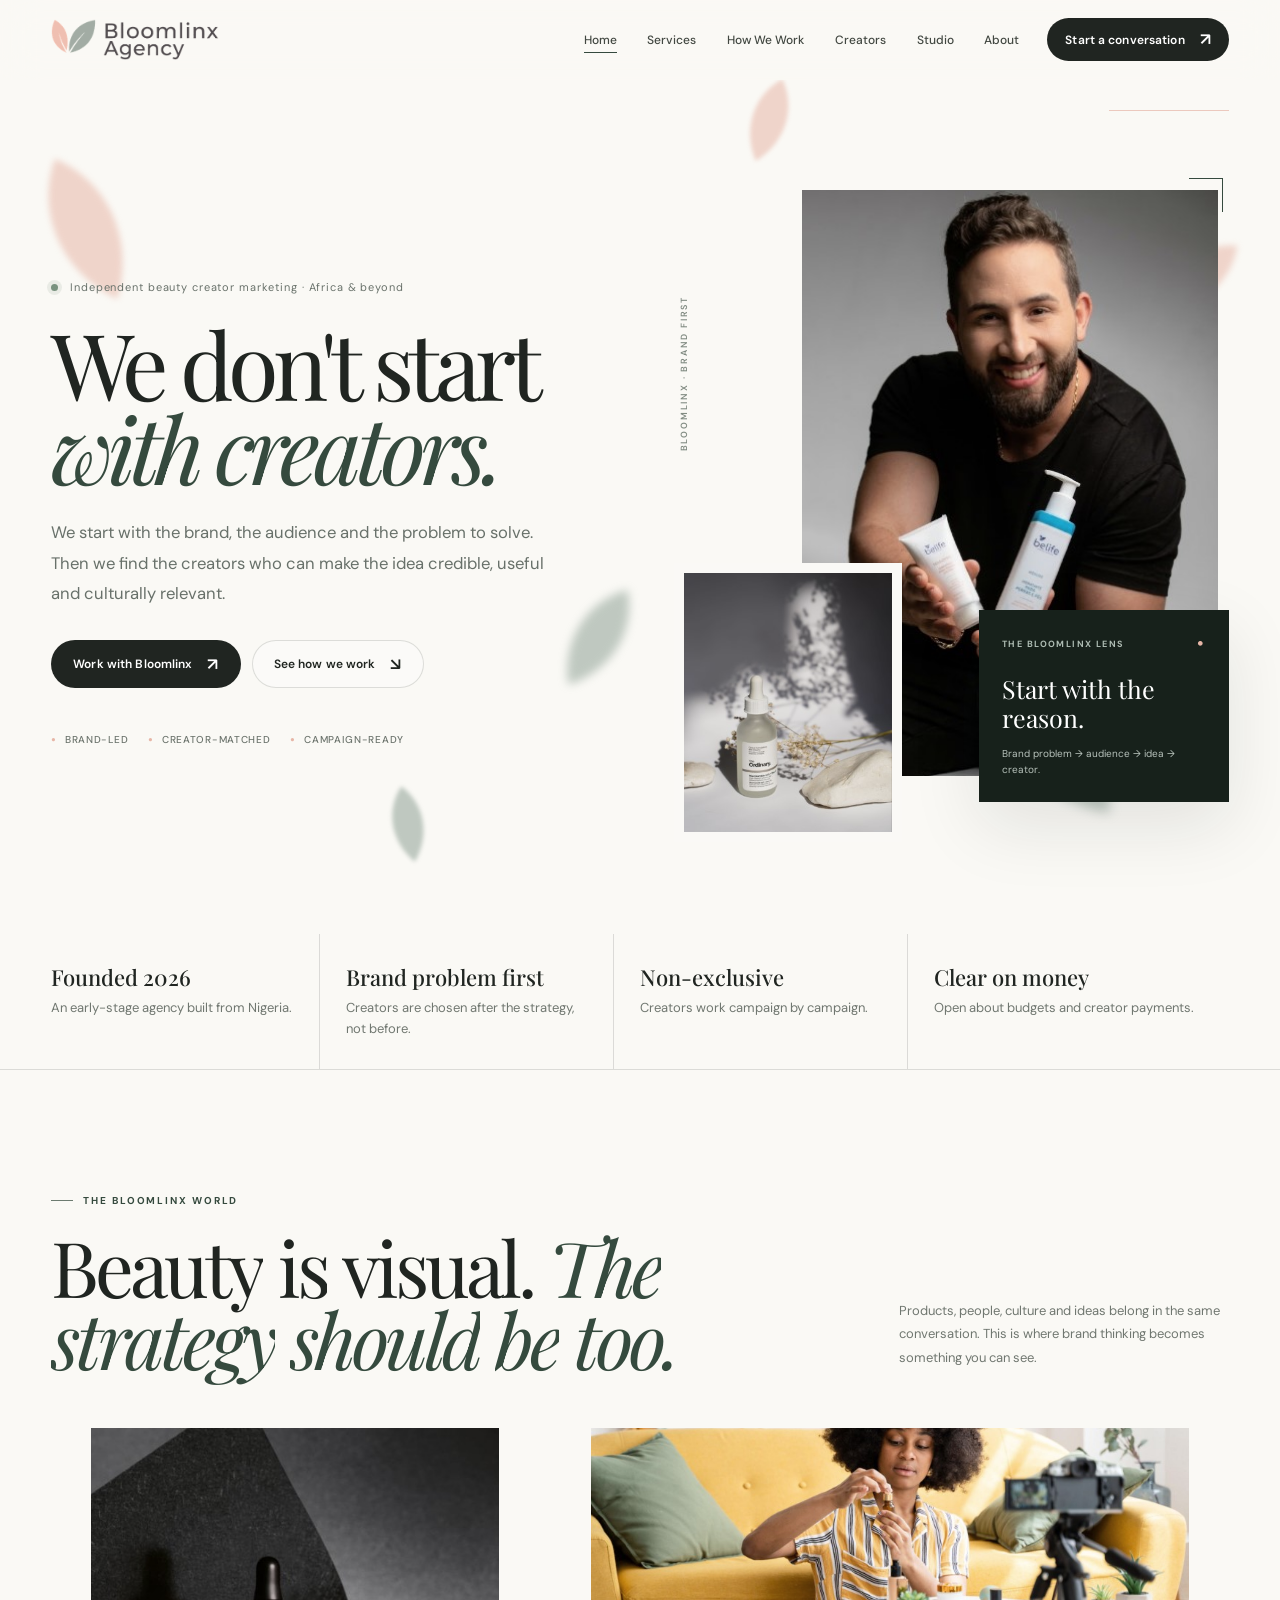
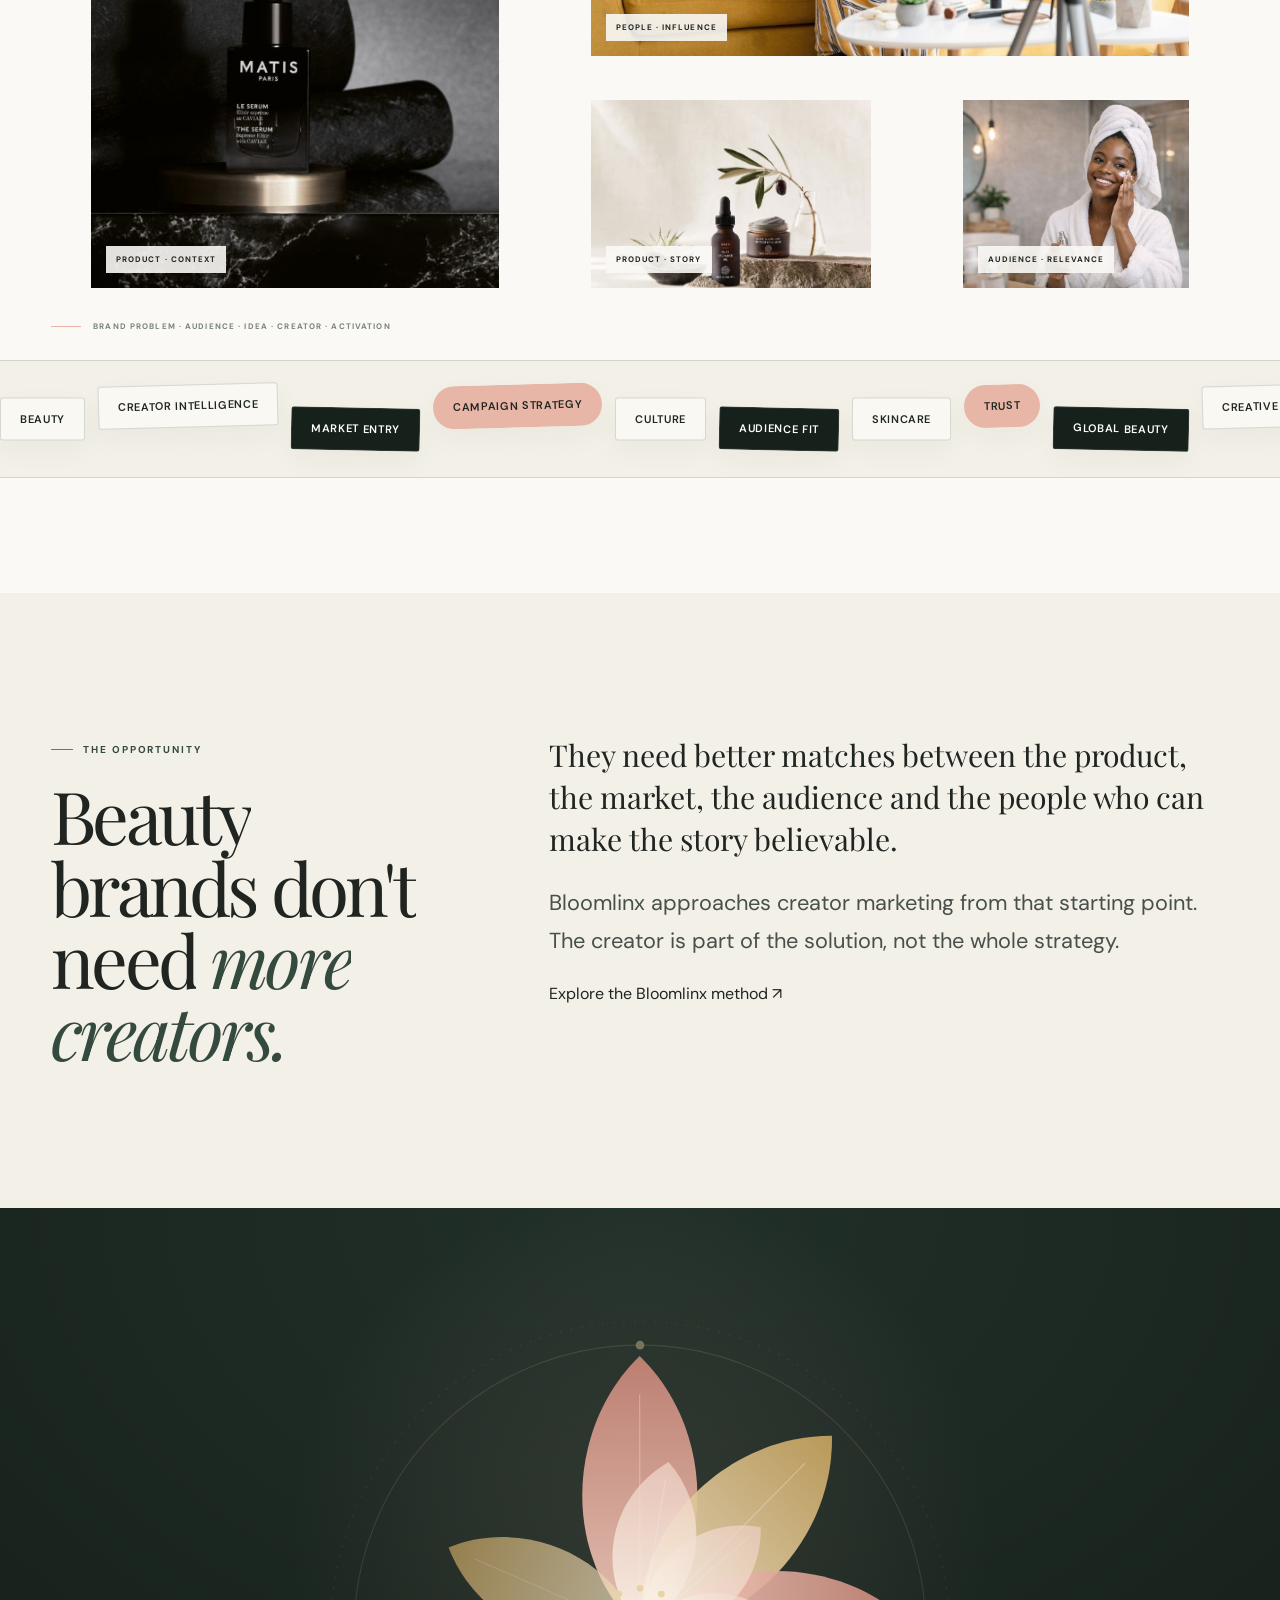
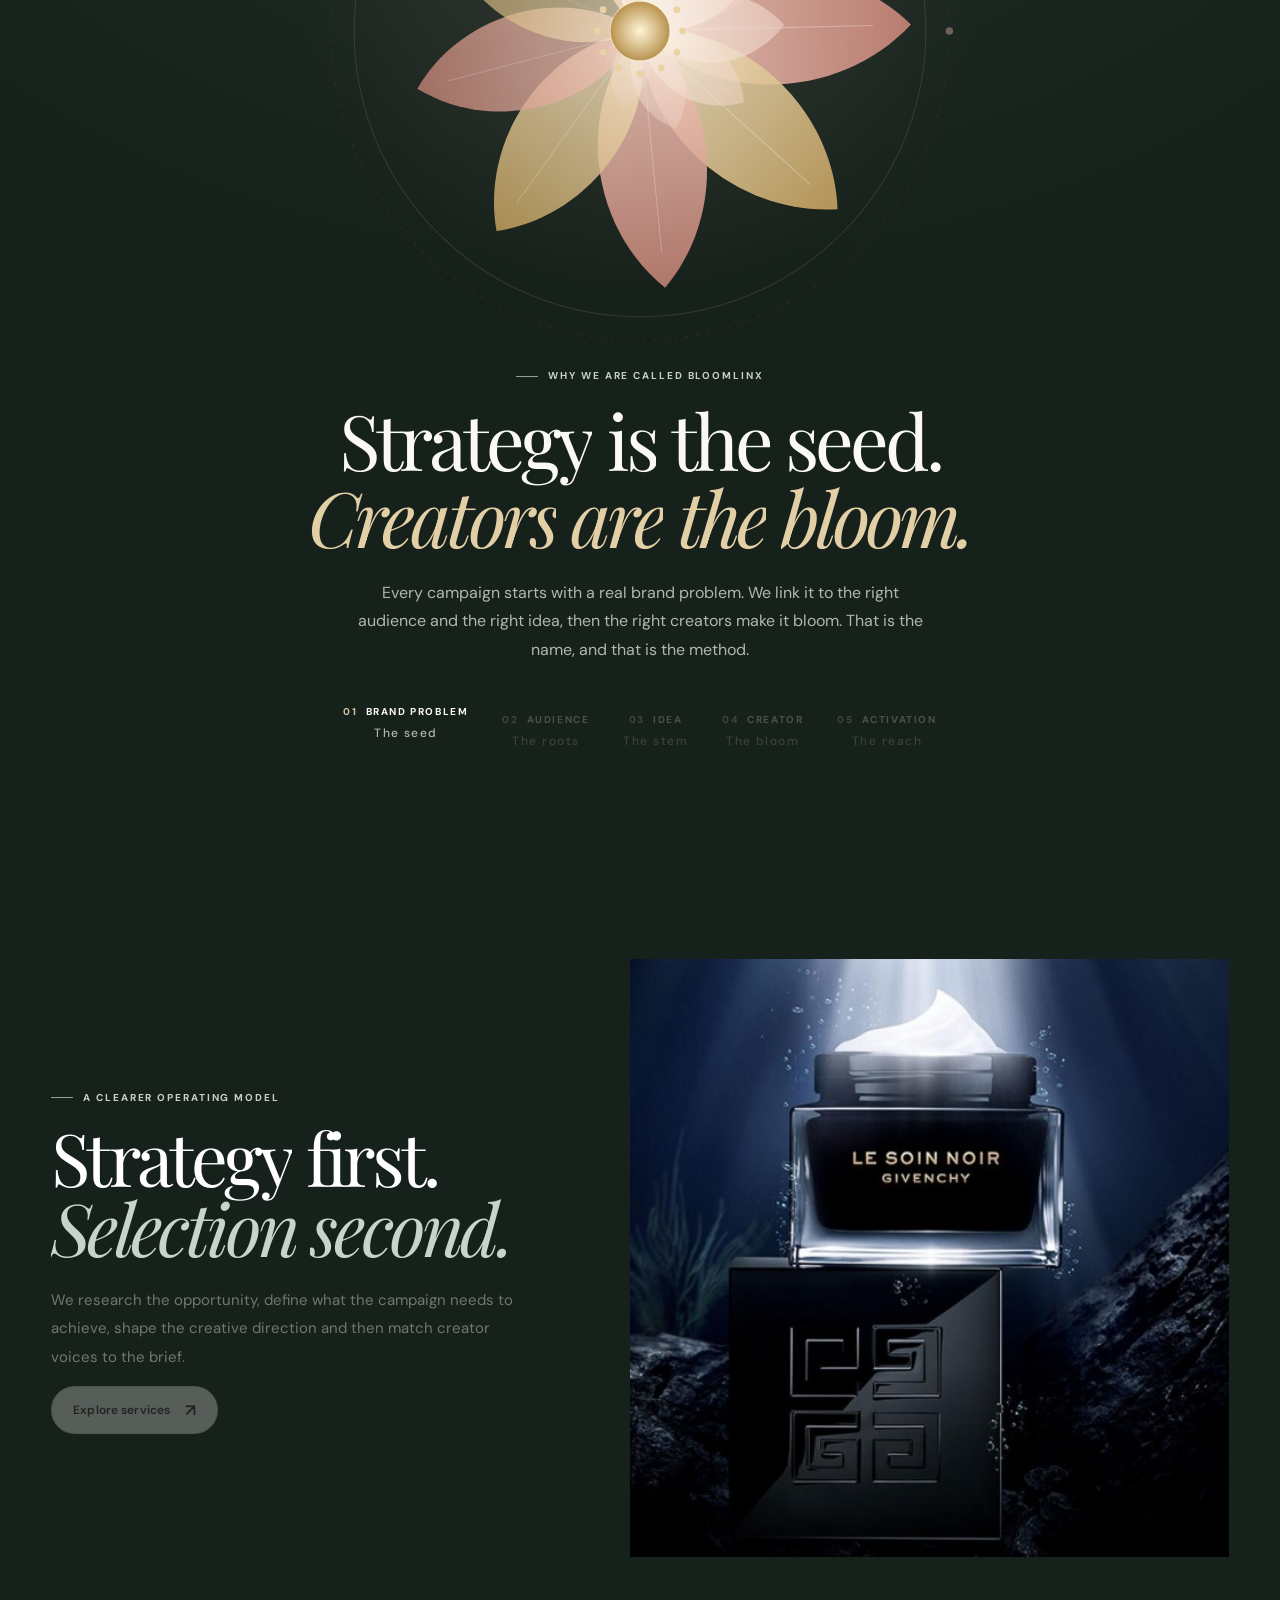
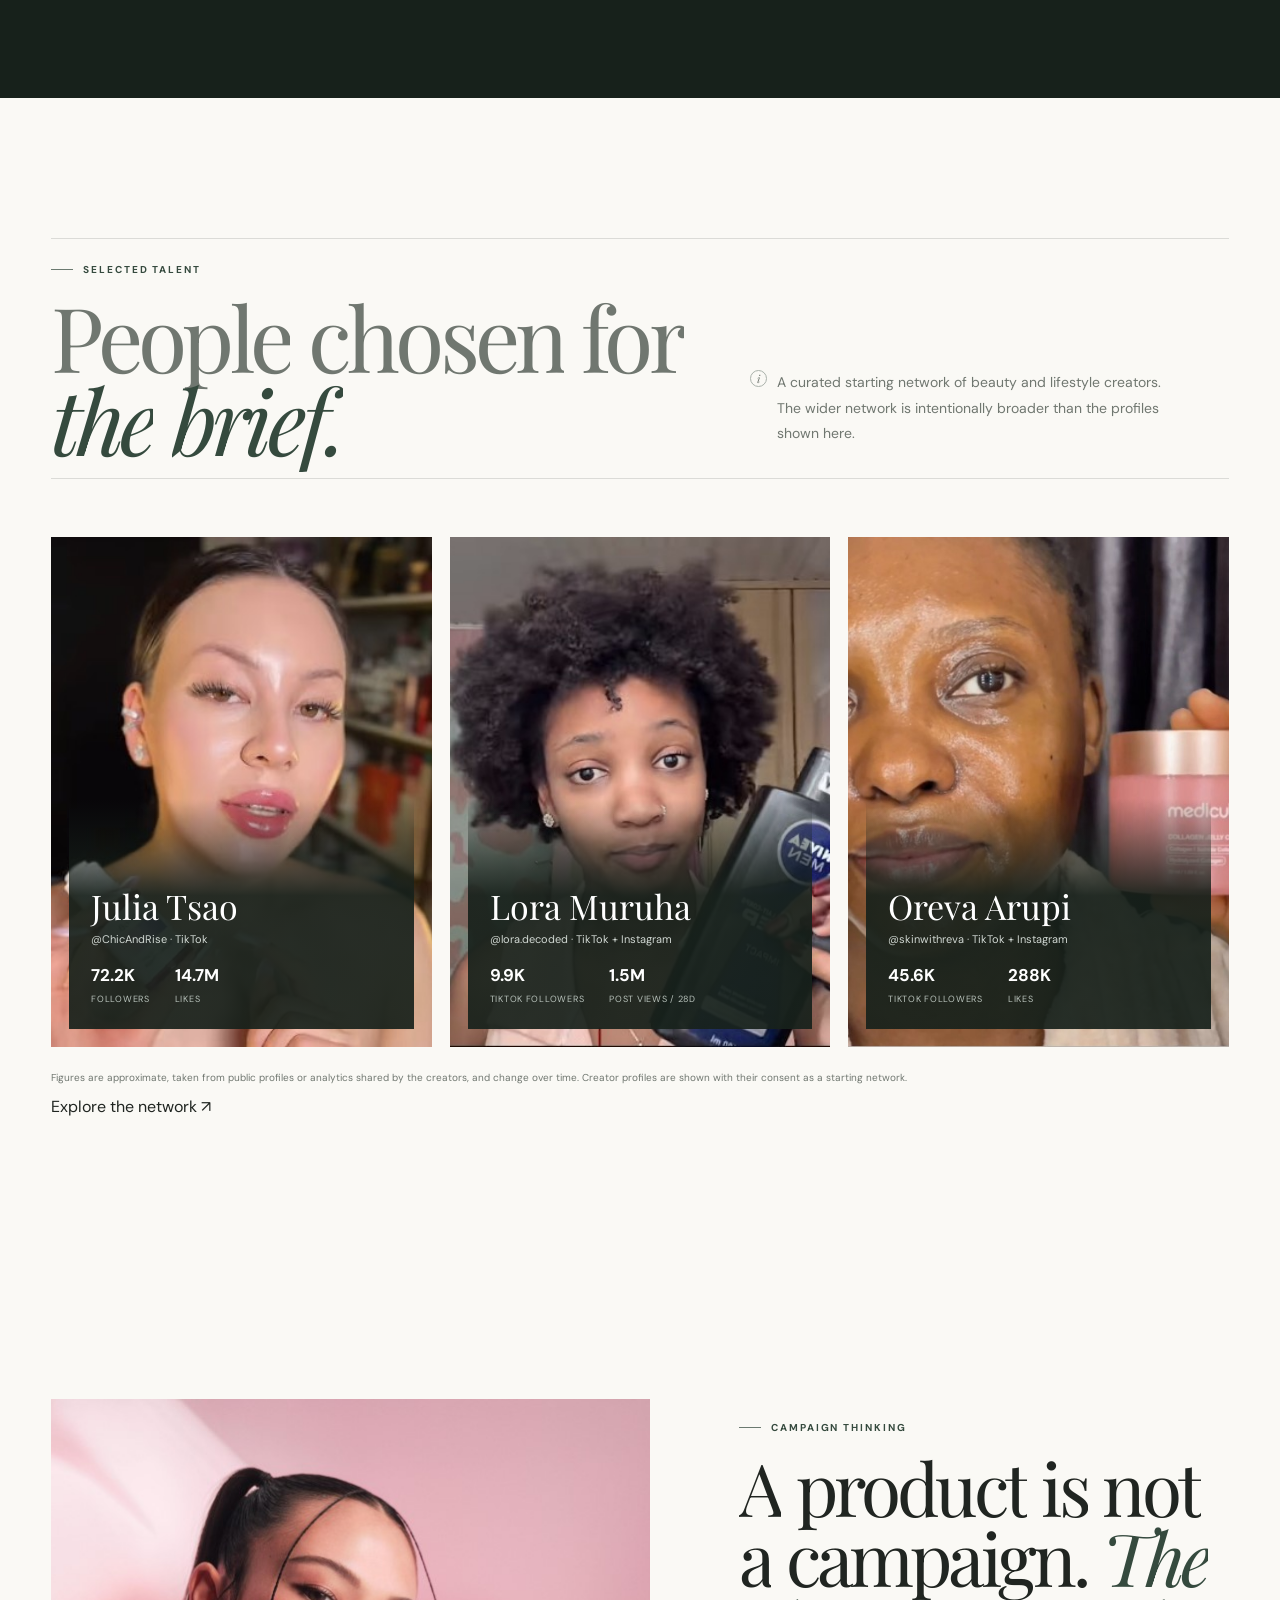
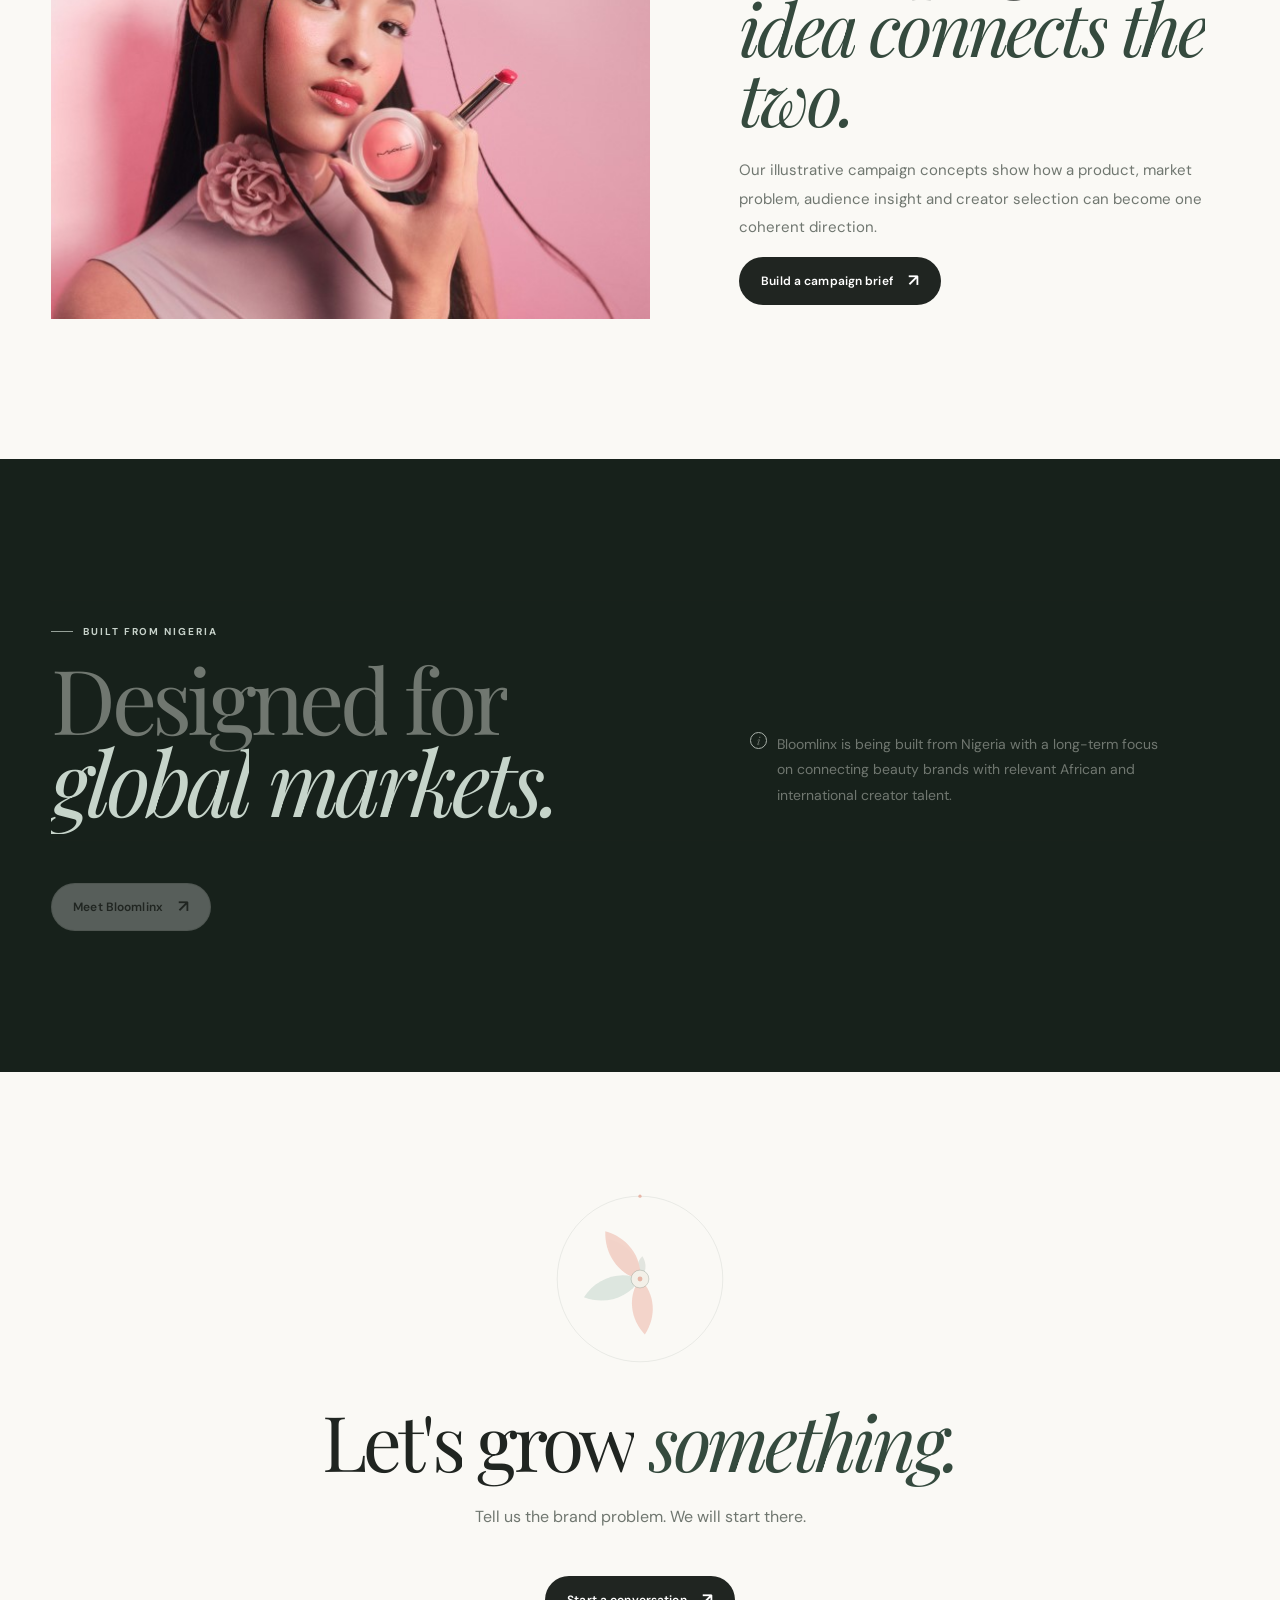
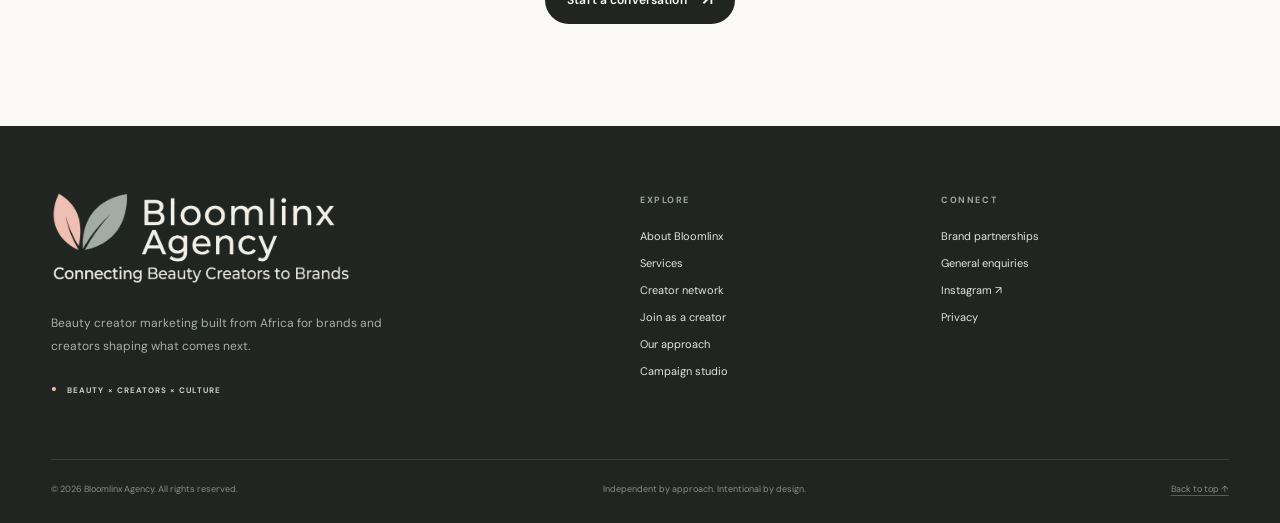
==== commit a001d29b: "Add files via upload" ====
--- a/index.html
+++ b/index.html
@@ -648,6 +648,53 @@
   .film-frame { justify-self:center; max-width:420px; }
   .film-box::before { inset:14px -14px -14px 14px; }
 }
+
+/* ===== Bloom motion (homepage only) ===== */
+.hero-leaves{position:absolute;inset:0;z-index:-1;pointer-events:none;overflow:hidden}
+.hl{position:absolute;left:var(--x);top:var(--y);width:var(--s);opacity:.55;filter:blur(var(--b));transform:translate(calc(var(--mx,0)*var(--d)*1px),calc(var(--my,0)*var(--d)*1px));transition:transform .9s var(--ease)}
+.hl svg{display:block;width:100%;fill:var(--c);transform:rotate(var(--r));animation:hlDrift var(--t) ease-in-out infinite alternate}
+@keyframes hlDrift{to{transform:translate3d(16px,-30px,0) rotate(calc(var(--r) + 16deg))}}
+.kin .kw{display:inline-block;overflow:hidden;vertical-align:top;padding-bottom:.14em;margin-bottom:-.14em}
+.kin .kw>span{display:inline-block;transform:translateY(108%);transition:transform 1s var(--ease);transition-delay:calc(var(--i)*70ms)}
+.kin.in .kw>span{transform:none}
+.bloom-sec{position:relative;text-align:center;overflow:hidden;--p:0}
+.bloom-end{background:var(--paper);padding-block:clamp(64px,8vw,110px)}
+.bl-wrap{position:relative;z-index:1;margin:0 auto 10px}
+.bloom-grand .bl-wrap{width:clamp(300px,84vw,640px)}
+.bloom-end .bl-wrap{width:clamp(150px,24vw,210px)}
+.bl-svg{display:block;width:100%;height:auto;overflow:visible}
+.bl-svg .pt{transform-box:view-box;transform-origin:50% 50%;transform:rotate(calc(var(--a) - (1 - var(--q,0))*80deg)) scale(calc(.1 + var(--q,0)*.9));opacity:calc(.08 + var(--q,0)*.92)}
+.bl-svg .par1{transform:translate(calc(var(--mx,0)*9px),calc(var(--my,0)*9px));transition:transform .8s var(--ease)}
+.bl-svg .par2{transform:translate(calc(var(--mx,0)*17px),calc(var(--my,0)*17px));transition:transform .8s var(--ease)}
+.bl-svg .fl-out,.bl-svg .fl-in{transform-box:view-box;transform-origin:50% 50%}
+.bloom-sec.is-open .fl-out{animation:flBreath 9s ease-in-out infinite alternate}
+.bloom-sec.is-open .fl-in{animation:flBreath 7s ease-in-out infinite alternate-reverse}
+@keyframes flBreath{from{transform:rotate(-3deg) scale(1)}to{transform:rotate(4deg) scale(1.03)}}
+.bl-svg .rg{transform-box:view-box;transform-origin:50% 50%;animation:flSpin 90s linear infinite;opacity:calc(var(--p)*1)}
+.bl-svg .rg.r2{animation-duration:140s;animation-direction:reverse}
+@keyframes flSpin{to{transform:rotate(360deg)}}
+.bl-kicker{margin-bottom:0}
+.bl-title{font-size:clamp(44px,6vw,84px);line-height:1;margin:18px auto 0;max-width:820px}
+.bl-lead{max-width:52ch;margin:24px auto 0;color:var(--muted);font-size:clamp(16px,1.25vw,18px);line-height:1.8}
+.bl-steps{list-style:none;margin:40px auto 0;padding:0;display:flex;flex-wrap:wrap;justify-content:center;gap:12px 34px;max-width:900px}
+.bl-steps li{font:700 10px/1.4 var(--modern);letter-spacing:.16em;text-transform:uppercase;color:var(--forest);opacity:.22;transform:translateY(8px);transition:opacity .7s var(--ease),transform .7s var(--ease)}
+.bl-steps li.on{opacity:1;transform:none}
+.bl-steps li b{color:var(--blush);margin-right:8px;font-weight:700}
+.bl-cta{margin-top:44px}
+.bloom-grand{background:radial-gradient(120% 90% at 50% 0%,#22302a 0%,var(--deep) 62%);color:var(--paper)}
+.bloom-grand::before{content:"";position:absolute;left:50%;top:330px;width:min(980px,130vw);aspect-ratio:1;transform:translate(-50%,-50%);background:radial-gradient(closest-side,rgba(217,193,160,.26),rgba(231,182,167,.11) 46%,transparent 72%);opacity:var(--p);pointer-events:none}
+.bloom-grand .container{position:relative;z-index:1}
+.bloom-grand{padding-top:clamp(72px,8vw,120px);padding-bottom:clamp(56px,6vw,88px)}
+.bloom-grand .bl-title{color:var(--paper)}.bloom-grand .bl-title em{color:#e3cfa6}
+.bloom-grand .bl-lead{color:var(--muted-light)}
+.bloom-grand .bl-steps li{color:var(--paper)}.bloom-grand .bl-steps li b{color:#d9c3a0}
+.bloom-grand .bl-steps li span{display:block;margin-top:6px;font-weight:500;letter-spacing:.12em;color:var(--muted-light);text-transform:none;font-size:12px}
+.bg-pollen{position:absolute;inset:0;pointer-events:none;overflow:hidden}
+.bg-pollen i{position:absolute;width:var(--s);height:var(--s);border-radius:50%;background:#e9d3a5;opacity:0;animation:pollen var(--t) ease-in-out var(--w) infinite}
+@keyframes pollen{0%{opacity:0;transform:translateY(24px)}30%{opacity:.7}70%{opacity:.5}100%{opacity:0;transform:translateY(-70px)}}
+@media (prefers-reduced-motion:reduce){.bg-pollen i{animation:none;opacity:.35}}
+@media (max-width:700px){.hl:nth-child(n+4){display:none}.bl-steps{gap:12px 22px}}
+@media (prefers-reduced-motion:reduce){.hl svg,.bl-svg .rg,.bloom-sec.is-open .fl-out,.bloom-sec.is-open .fl-in{animation:none}.kin .kw>span{transition:none;transform:none}}
 </style><style id="v2">
 :focus-visible{outline:2px solid var(--forest);outline-offset:3px}.editorial-dark :focus-visible{outline-color:var(--blush)}
 .logo-wrap{width:176px;min-height:42px}.logo-wrap img{max-height:46px;height:auto;width:100%;object-fit:contain;object-position:left center}
@@ -679,15 +726,17 @@
 @media(max-width:860px){.trust-strip .container{grid-template-columns:1fr 1fr}.trust-item{border-right:0;margin:0;padding:22px 16px 22px 0;border-bottom:1px solid var(--line)}.fgrid{grid-template-columns:1fr}}
 @media print{.site-header,.mobile-panel,.page-progress,.site-footer{display:none}}
 </style><script type="application/ld+json">{"@context": "https://schema.org", "@type": "Organization", "name": "Bloomlinx Agency", "url": "https://bloomlinxagency.site/", "logo": "https://bloomlinxagency.site/images/logo-full-dark.png", "image": "https://bloomlinxagency.site/images/og-image.png", "email": "contact@bloomlinxagency.site", "foundingDate": "2026", "description": "Beauty creator marketing built around brand problems, audience relevance and the creators who can make an idea credible.", "sameAs": ["https://www.instagram.com/bloomlinx.agency/"], "address": {"@type": "PostalAddress", "addressCountry": "NG"}}</script></head><body><a class="skip-link" href="#main-content">Skip to content</a><div class="page-progress" aria-hidden="true"></div><header class="site-header" id="siteHeader"><div class="container nav"><a class="logo-wrap" href="./" aria-label="Bloomlinx Agency home"><img src="images/logo-header.png" alt="Bloomlinx Agency" width="440" height="103"></a><nav class="nav-links" aria-label="Main navigation"><a href="./" aria-current="location">Home</a><a href="services">Services</a><a href="how-we-work">How We Work</a><a href="creators">Creators</a><a href="campaign-fit">Studio</a><a href="about">About</a></nav><a class="nav-cta" href="contact">Start a conversation <span class="button-arrow" aria-hidden="true">↗</span></a><button class="menu-btn" id="menuBtn" type="button" aria-label="Open navigation menu" aria-controls="mobilePanel" aria-expanded="false"><span class="menu-icon" aria-hidden="true"></span></button></div></header><nav class="mobile-panel" id="mobilePanel" aria-label="Mobile navigation" inert><a href="./" aria-current="location">Home</a><a href="services">Services</a><a href="how-we-work">How We Work</a><a href="creators">Creators</a><a href="campaign-fit">Studio</a><a href="about">About</a><a href="contact">Contact</a><p class="mobile-panel-note">Beauty × Creators × Culture<br>Built from Africa. Looking outward.</p></nav><main id="main-content">
-<section class="hero" id="top"><div class="container hero-grid"><div class="hero-copy"><div class="hero-kicker"><span class="live-dot" aria-hidden="true"></span><span class="kicker-text">Independent beauty creator marketing · Africa & beyond</span></div><h1 class="hero-title" id="hero-title"><span class="line">We don't start</span><span class="line"><em>with creators.</em></span></h1><p class="hero-description">We start with the brand, the audience and the problem to solve. Then we find the creators who can make the idea credible, useful and culturally relevant.</p><div class="hero-actions"><a class="button button-dark" href="contact">Work with Bloomlinx <span class="button-arrow">↗</span></a><a class="button button-light" href="how-we-work">See how we work <span class="button-arrow">↘</span></a></div><div class="hero-proofline"><span class="proof-item">Brand-led</span><span class="proof-item">Creator-matched</span><span class="proof-item">Campaign-ready</span></div></div><div class="hero-visual"><div class="image-corner" aria-hidden="true"></div><span class="hero-index">Bloomlinx · Brand first</span><div class="hero-image-main-wrap image-mask reveal-image"><img class="hero-image-main"  alt="" aria-hidden="true" width="1000" height="1250" src="images/hero/hero-main.jpg" onerror="this.onerror=null;this.src='images/art/art-0.svg'"></div><img class="hero-image-small"  alt="" aria-hidden="true" width="650" height="700" src="images/hero/hero-small.jpg" onerror="this.onerror=null;this.src='images/art/art-2.svg'"><div class="hero-caption"><div class="hero-caption-top"><span>The Bloomlinx lens</span><span class="hero-caption-mark">•</span></div><strong>Start with the reason.</strong><small>Brand problem → audience → idea → creator.</small></div></div></div></section>
+<section class="hero" id="top"><div class="hero-leaves" aria-hidden="true"><span class="hl" style="--x:3%;--y:16%;--s:96px;--d:-26;--t:19s;--b:3px;--c:#e7b6a7;--r:-24deg"><svg viewBox="0 0 60 100"><path d="M30 98C6 70 4 30 30 2C56 30 54 70 30 98Z"/></svg></span><span class="hl" style="--x:44%;--y:62%;--s:70px;--d:18;--t:23s;--b:5px;--c:#8fa195;--r:32deg"><svg viewBox="0 0 60 100"><path d="M30 98C6 70 4 30 30 2C56 30 54 70 30 98Z"/></svg></span><span class="hl" style="--x:58%;--y:8%;--s:54px;--d:-12;--t:17s;--b:2px;--c:#e7b6a7;--r:18deg"><svg viewBox="0 0 60 100"><path d="M30 98C6 70 4 30 30 2C56 30 54 70 30 98Z"/></svg></span><span class="hl" style="--x:78%;--y:70%;--s:110px;--d:30;--t:26s;--b:6px;--c:#8fa195;--r:-40deg"><svg viewBox="0 0 60 100"><path d="M30 98C6 70 4 30 30 2C56 30 54 70 30 98Z"/></svg></span><span class="hl" style="--x:91%;--y:24%;--s:64px;--d:-20;--t:21s;--b:3px;--c:#e7b6a7;--r:52deg"><svg viewBox="0 0 60 100"><path d="M30 98C6 70 4 30 30 2C56 30 54 70 30 98Z"/></svg></span><span class="hl" style="--x:30%;--y:84%;--s:48px;--d:14;--t:16s;--b:2px;--c:#8fa195;--r:-10deg"><svg viewBox="0 0 60 100"><path d="M30 98C6 70 4 30 30 2C56 30 54 70 30 98Z"/></svg></span></div><div class="container hero-grid"><div class="hero-copy"><div class="hero-kicker"><span class="live-dot" aria-hidden="true"></span><span class="kicker-text">Independent beauty creator marketing · Africa & beyond</span></div><h1 class="hero-title" id="hero-title"><span class="line">We don't start</span><span class="line"><em>with creators.</em></span></h1><p class="hero-description">We start with the brand, the audience and the problem to solve. Then we find the creators who can make the idea credible, useful and culturally relevant.</p><div class="hero-actions"><a class="button button-dark" href="contact">Work with Bloomlinx <span class="button-arrow">↗</span></a><a class="button button-light" href="how-we-work">See how we work <span class="button-arrow">↘</span></a></div><div class="hero-proofline"><span class="proof-item">Brand-led</span><span class="proof-item">Creator-matched</span><span class="proof-item">Campaign-ready</span></div></div><div class="hero-visual"><div class="image-corner" aria-hidden="true"></div><span class="hero-index">Bloomlinx · Brand first</span><div class="hero-image-main-wrap image-mask reveal-image"><img class="hero-image-main"  alt="" aria-hidden="true" width="1000" height="1250" src="images/hero/hero-main.jpg" onerror="this.onerror=null;this.src='images/art/art-0.svg'"></div><img class="hero-image-small"  alt="" aria-hidden="true" width="650" height="700" src="images/hero/hero-small.jpg" onerror="this.onerror=null;this.src='images/art/art-2.svg'"><div class="hero-caption"><div class="hero-caption-top"><span>The Bloomlinx lens</span><span class="hero-caption-mark">•</span></div><strong>Start with the reason.</strong><small>Brand problem → audience → idea → creator.</small></div></div></div></section>
 <section class="trust-strip" aria-label="How Bloomlinx works"><div class="container"><div class="trust-item"><strong>Founded 2026</strong><span>An early-stage agency built from Nigeria.</span></div><div class="trust-item"><strong>Brand problem first</strong><span>Creators are chosen after the strategy, not before.</span></div><div class="trust-item"><strong>Non-exclusive</strong><span>Creators work campaign by campaign.</span></div><div class="trust-item"><strong>Clear on money</strong><span>Open about budgets and creator payments.</span></div></div></section>
 <section class="visual-story"><div class="container"><div class="visual-story-head"><div class="reveal"><span class="eyebrow">The Bloomlinx world</span><h2 class="display-title visual-story-title">Beauty is visual. <em>The strategy should be too.</em></h2></div><p class="visual-story-note reveal">Products, people, culture and ideas belong in the same conversation. This is where brand thinking becomes something you can see.</p></div><div class="visual-collage"><figure class="story-image tall image-mask reveal"><img alt="" aria-hidden="true" src="images/home/product-context.jpg" loading="lazy" onerror="this.onerror=null;this.src='images/art/art-1.svg'"><figcaption class="story-image-label">Product · Context</figcaption></figure><figure class="story-image wide image-mask reveal"><img alt="" aria-hidden="true" src="images/home/people-influence.jpg" loading="lazy" onerror="this.onerror=null;this.src='images/art/art-3.svg'"><figcaption class="story-image-label">People · Influence</figcaption></figure><figure class="story-image image-mask reveal"><img alt="" aria-hidden="true" src="images/home/product-story.jpg" loading="lazy" onerror="this.onerror=null;this.src='images/art/art-0.svg'"><figcaption class="story-image-label">Product · Story</figcaption></figure><figure class="story-image image-mask reveal"><img alt="" aria-hidden="true" src="images/home/audience-relevance.jpg" loading="lazy" onerror="this.onerror=null;this.src='images/art/art-2.svg'"><figcaption class="story-image-label">Audience · Relevance</figcaption></figure></div><div class="visual-story-mini">Brand problem · audience · idea · creator · activation</div></div><div class="keyword-board"><div class="keyword-track"><span class="keyword-chip">Beauty</span><span class="keyword-chip">Creator intelligence</span><span class="keyword-chip">Market entry</span><span class="keyword-chip">Campaign strategy</span><span class="keyword-chip">Culture</span><span class="keyword-chip">Audience fit</span><span class="keyword-chip">Skincare</span><span class="keyword-chip">Trust</span><span class="keyword-chip">Global beauty</span><span class="keyword-chip">Creative direction</span><span class="keyword-chip" aria-hidden="true">Beauty</span><span class="keyword-chip" aria-hidden="true">Creator intelligence</span><span class="keyword-chip" aria-hidden="true">Market entry</span><span class="keyword-chip" aria-hidden="true">Campaign strategy</span><span class="keyword-chip" aria-hidden="true">Culture</span><span class="keyword-chip" aria-hidden="true">Audience fit</span><span class="keyword-chip" aria-hidden="true">Skincare</span><span class="keyword-chip" aria-hidden="true">Trust</span><span class="keyword-chip" aria-hidden="true">Global beauty</span><span class="keyword-chip" aria-hidden="true">Creative direction</span></div></div></section>
 <section class="section intro"><div class="container intro-grid"><div class="reveal"><span class="eyebrow">The opportunity</span><h2 class="display-title intro-title">Beauty brands don't need <em>more creators.</em></h2></div><div class="intro-copy reveal"><p>They need better matches between the product, the market, the audience and the people who can make the story believable.</p><p>Bloomlinx approaches creator marketing from that starting point. The creator is part of the solution, not the whole strategy.</p><a class="text-link" href="how-we-work">Explore the Bloomlinx method <span>↗</span></a></div></div></section>
+<section class="section bloom-sec bloom-grand" id="bloom-why" aria-labelledby="bg-h"><div class="bg-pollen" aria-hidden="true"><i style="left:47%;top:27%;--s:4px;--t:9s;--w:1s"></i><i style="left:74%;top:20%;--s:3px;--t:9s;--w:8s"></i><i style="left:33%;top:12%;--s:2px;--t:15s;--w:6s"></i><i style="left:14%;top:38%;--s:2px;--t:17s;--w:6s"></i><i style="left:13%;top:80%;--s:2px;--t:12s;--w:0s"></i><i style="left:79%;top:82%;--s:4px;--t:9s;--w:3s"></i><i style="left:11%;top:79%;--s:3px;--t:13s;--w:6s"></i><i style="left:24%;top:77%;--s:2px;--t:13s;--w:8s"></i><i style="left:93%;top:31%;--s:2px;--t:12s;--w:5s"></i><i style="left:18%;top:78%;--s:2px;--t:9s;--w:3s"></i><i style="left:69%;top:76%;--s:4px;--t:14s;--w:7s"></i><i style="left:80%;top:66%;--s:3px;--t:13s;--w:3s"></i><i style="left:29%;top:39%;--s:2px;--t:13s;--w:8s"></i><i style="left:69%;top:51%;--s:4px;--t:13s;--w:1s"></i><i style="left:21%;top:73%;--s:4px;--t:11s;--w:5s"></i><i style="left:25%;top:70%;--s:4px;--t:9s;--w:1s"></i></div><div class="container"><div class="bl-wrap"><svg class="bl-svg" viewBox="0 0 600 600" aria-hidden="true"><defs><linearGradient id="gRose" x1="0" y1="1" x2="0" y2="0"><stop offset="0" stop-color="#f3cdbf"/><stop offset="1" stop-color="#c98578"/></linearGradient><linearGradient id="gGold" x1="0" y1="1" x2="0" y2="0"><stop offset="0" stop-color="#f4e6cb"/><stop offset="1" stop-color="#c7a35f"/></linearGradient><linearGradient id="gIvory" x1="0" y1="1" x2="0" y2="0"><stop offset="0" stop-color="#fdf8ee"/><stop offset="1" stop-color="#eccfc2"/></linearGradient><linearGradient id="gGoldL" x1="0" y1="1" x2="0" y2="0"><stop offset="0" stop-color="#fffaf0"/><stop offset="1" stop-color="#dcbf86"/></linearGradient><radialGradient id="gCore"><stop offset="0" stop-color="#fff4d6"/><stop offset="1" stop-color="#b8924f"/></radialGradient></defs><g class="rg r1"><circle cx="300" cy="300" r="268" fill="none" stroke="#d9c3a0" stroke-opacity=".34"/><circle cx="300" cy="32" r="4" fill="#e9d3a5"/></g><g class="rg r2"><circle cx="300" cy="300" r="290" fill="none" stroke="#d9c3a0" stroke-opacity=".22" stroke-dasharray="2 8"/><circle cx="590" cy="300" r="3.5" fill="#e7b6a7"/></g><g class="par1"><g class="fl-out"><g class="pt" data-d="0.000" style="--a:0deg"><path fill="url(#gRose)" fill-opacity=".92" d="M300 300C226 232 230 110 300 42C370 110 374 232 300 300Z"/><path d="M300 288L300 78" fill="none" stroke="#fff" stroke-opacity=".30" stroke-width="1"/></g><g class="pt" data-d="0.035" style="--a:45deg"><path fill="url(#gGold)" fill-opacity=".92" d="M300 300C226 232 230 110 300 42C370 110 374 232 300 300Z"/><path d="M300 288L300 78" fill="none" stroke="#fff" stroke-opacity=".30" stroke-width="1"/></g><g class="pt" data-d="0.070" style="--a:90deg"><path fill="url(#gRose)" fill-opacity=".92" d="M300 300C226 232 230 110 300 42C370 110 374 232 300 300Z"/><path d="M300 288L300 78" fill="none" stroke="#fff" stroke-opacity=".30" stroke-width="1"/></g><g class="pt" data-d="0.105" style="--a:135deg"><path fill="url(#gGold)" fill-opacity=".92" d="M300 300C226 232 230 110 300 42C370 110 374 232 300 300Z"/><path d="M300 288L300 78" fill="none" stroke="#fff" stroke-opacity=".30" stroke-width="1"/></g><g class="pt" data-d="0.140" style="--a:180deg"><path fill="url(#gRose)" fill-opacity=".92" d="M300 300C226 232 230 110 300 42C370 110 374 232 300 300Z"/><path d="M300 288L300 78" fill="none" stroke="#fff" stroke-opacity=".30" stroke-width="1"/></g><g class="pt" data-d="0.175" style="--a:225deg"><path fill="url(#gGold)" fill-opacity=".92" d="M300 300C226 232 230 110 300 42C370 110 374 232 300 300Z"/><path d="M300 288L300 78" fill="none" stroke="#fff" stroke-opacity=".30" stroke-width="1"/></g><g class="pt" data-d="0.210" style="--a:270deg"><path fill="url(#gRose)" fill-opacity=".92" d="M300 300C226 232 230 110 300 42C370 110 374 232 300 300Z"/><path d="M300 288L300 78" fill="none" stroke="#fff" stroke-opacity=".30" stroke-width="1"/></g><g class="pt" data-d="0.245" style="--a:315deg"><path fill="url(#gGold)" fill-opacity=".92" d="M300 300C226 232 230 110 300 42C370 110 374 232 300 300Z"/><path d="M300 288L300 78" fill="none" stroke="#fff" stroke-opacity=".30" stroke-width="1"/></g></g></g><g class="par2"><g class="fl-in"><g class="pt" data-d="0.200" style="--a:22.5deg"><path fill="url(#gIvory)" fill-opacity=".92" d="M300 300C238 246 242 160 300 112C358 160 362 246 300 300Z"/><path d="M300 288L300 130" fill="none" stroke="#fff" stroke-opacity=".30" stroke-width="1"/></g><g class="pt" data-d="0.230" style="--a:67.5deg"><path fill="url(#gIvory)" fill-opacity=".92" d="M300 300C238 246 242 160 300 112C358 160 362 246 300 300Z"/><path d="M300 288L300 130" fill="none" stroke="#fff" stroke-opacity=".30" stroke-width="1"/></g><g class="pt" data-d="0.260" style="--a:112.5deg"><path fill="url(#gIvory)" fill-opacity=".92" d="M300 300C238 246 242 160 300 112C358 160 362 246 300 300Z"/><path d="M300 288L300 130" fill="none" stroke="#fff" stroke-opacity=".30" stroke-width="1"/></g><g class="pt" data-d="0.290" style="--a:157.5deg"><path fill="url(#gIvory)" fill-opacity=".92" d="M300 300C238 246 242 160 300 112C358 160 362 246 300 300Z"/><path d="M300 288L300 130" fill="none" stroke="#fff" stroke-opacity=".30" stroke-width="1"/></g><g class="pt" data-d="0.320" style="--a:202.5deg"><path fill="url(#gIvory)" fill-opacity=".92" d="M300 300C238 246 242 160 300 112C358 160 362 246 300 300Z"/><path d="M300 288L300 130" fill="none" stroke="#fff" stroke-opacity=".30" stroke-width="1"/></g><g class="pt" data-d="0.350" style="--a:247.5deg"><path fill="url(#gIvory)" fill-opacity=".92" d="M300 300C238 246 242 160 300 112C358 160 362 246 300 300Z"/><path d="M300 288L300 130" fill="none" stroke="#fff" stroke-opacity=".30" stroke-width="1"/></g><g class="pt" data-d="0.380" style="--a:292.5deg"><path fill="url(#gIvory)" fill-opacity=".92" d="M300 300C238 246 242 160 300 112C358 160 362 246 300 300Z"/><path d="M300 288L300 130" fill="none" stroke="#fff" stroke-opacity=".30" stroke-width="1"/></g><g class="pt" data-d="0.410" style="--a:337.5deg"><path fill="url(#gIvory)" fill-opacity=".92" d="M300 300C238 246 242 160 300 112C358 160 362 246 300 300Z"/><path d="M300 288L300 130" fill="none" stroke="#fff" stroke-opacity=".30" stroke-width="1"/></g><g class="pt" data-d="0.400" style="--a:30deg"><path fill="url(#gGoldL)" fill-opacity=".92" d="M300 300C268 266 272 214 300 182C328 214 332 266 300 300Z"/></g><g class="pt" data-d="0.420" style="--a:90deg"><path fill="url(#gGoldL)" fill-opacity=".92" d="M300 300C268 266 272 214 300 182C328 214 332 266 300 300Z"/></g><g class="pt" data-d="0.440" style="--a:150deg"><path fill="url(#gGoldL)" fill-opacity=".92" d="M300 300C268 266 272 214 300 182C328 214 332 266 300 300Z"/></g><g class="pt" data-d="0.460" style="--a:210deg"><path fill="url(#gGoldL)" fill-opacity=".92" d="M300 300C268 266 272 214 300 182C328 214 332 266 300 300Z"/></g><g class="pt" data-d="0.480" style="--a:270deg"><path fill="url(#gGoldL)" fill-opacity=".92" d="M300 300C268 266 272 214 300 182C328 214 332 266 300 300Z"/></g><g class="pt" data-d="0.500" style="--a:330deg"><path fill="url(#gGoldL)" fill-opacity=".92" d="M300 300C268 266 272 214 300 182C328 214 332 266 300 300Z"/></g></g></g><circle cx="300" cy="300" r="28" fill="url(#gCore)" stroke="#fff3d0" stroke-opacity=".6"/><circle cx="340.0" cy="300.0" r="3.2" fill="#e9d3a5"/><circle cx="334.6" cy="320.0" r="3.2" fill="#e9d3a5"/><circle cx="320.0" cy="334.6" r="3.2" fill="#e9d3a5"/><circle cx="300.0" cy="340.0" r="3.2" fill="#e9d3a5"/><circle cx="280.0" cy="334.6" r="3.2" fill="#e9d3a5"/><circle cx="265.4" cy="320.0" r="3.2" fill="#e9d3a5"/><circle cx="260.0" cy="300.0" r="3.2" fill="#e9d3a5"/><circle cx="265.4" cy="280.0" r="3.2" fill="#e9d3a5"/><circle cx="280.0" cy="265.4" r="3.2" fill="#e9d3a5"/><circle cx="300.0" cy="260.0" r="3.2" fill="#e9d3a5"/><circle cx="320.0" cy="265.4" r="3.2" fill="#e9d3a5"/><circle cx="334.6" cy="280.0" r="3.2" fill="#e9d3a5"/></svg></div><span class="eyebrow eyebrow-light bl-kicker">Why we are called Bloomlinx</span><h2 class="display-title bl-title" id="bg-h">Strategy is the seed. <em>Creators are the bloom.</em></h2><p class="bl-lead">Every campaign starts with a real brand problem. We link it to the right audience and the right idea, then the right creators make it bloom. That is the name, and that is the method.</p><ol class="bl-steps"><li><b>01</b>Brand problem<span>The seed</span></li><li><b>02</b>Audience<span>The roots</span></li><li><b>03</b>Idea<span>The stem</span></li><li><b>04</b>Creator<span>The bloom</span></li><li><b>05</b>Activation<span>The reach</span></li></ol></div></section>
 <section class="section film-section" id="film"><div class="container film-grid"><div class="film-copy reveal"><span class="eyebrow">Beauty in motion</span><h2 class="display-title film-title">Every campaign starts with <em>a real moment.</em></h2><p>A routine, a texture, a ritual someone recognises. We build from what the audience already lives, so the creator and the product feel like they belong in the same story.</p><a class="text-link" href="how-we-work">See how we work <span>↗</span></a></div><div class="film-frame reveal" style="--delay:120ms"><div class="film-box"><div class="film-media"><video id="filmVideo" muted loop playsinline preload="metadata" aria-hidden="true" tabindex="-1" disablepictureinpicture><source src="images/hero/hero-loop.mp4" type="video/mp4" onerror="document.getElementById('film').hidden=true"></video><span class="film-label">Ritual · In motion</span><button class="film-toggle" id="filmToggle" type="button" aria-label="Pause video"><svg class="i-pause" viewBox="0 0 14 14" aria-hidden="true"><rect x="2" y="1" width="3.4" height="12"/><rect x="8.6" y="1" width="3.4" height="12"/></svg><svg class="i-play" viewBox="0 0 14 14" aria-hidden="true"><path d="M3 1l10 6-10 6z"/></svg></button></div></div><p class="film-note">Illustrative footage</p></div></div></section>
 <section class="section editorial-dark"><div class="container"><div class="split-feature"><div class="feature-copy"><span class="eyebrow eyebrow-light">A clearer operating model</span><h2 class="display-title">Strategy first. <em>Selection second.</em></h2><p>We research the opportunity, define what the campaign needs to achieve, shape the creative direction and then match creator voices to the brief.</p><a class="button button-light" href="services">Explore services <span class="button-arrow">↗</span></a></div><div class="feature-image"><img alt="" aria-hidden="true" src="images/home/strategy-first.jpg" loading="lazy" onerror="this.onerror=null;this.src='images/art/art-3.svg'"></div></div></div></section>
 <section class="section"><div class="container"><div class="network-intro"><div><span class="eyebrow">Selected talent</span><h2 class="display-title">People chosen for <em>the brief.</em></h2></div><p class="network-note">A curated starting network of beauty and lifestyle creators. The wider network is intentionally broader than the profiles shown here.</p></div><div class="talent-grid"><article class="talent-card"><div class="monogram" aria-hidden="true"><span>JT</span></div><img class="photo-slot" src="images/creators/julia-tsao.jpg" alt="Portrait of Julia Tsao" loading="lazy" onerror="this.remove()"><div class="talent-overlay"><h3>Julia Tsao</h3><p>@ChicAndRise · TikTok</p><div class="talent-stats"><div><strong>72.2K</strong><span>followers</span></div><div><strong>14.7M</strong><span>likes</span></div></div></div></article><article class="talent-card"><div class="monogram" aria-hidden="true"><span>LM</span></div><img class="photo-slot" src="images/creators/lora-muruha.jpg" alt="Portrait of Lora Muruha" loading="lazy" onerror="this.remove()"><div class="talent-overlay"><h3>Lora Muruha</h3><p>@lora.decoded · TikTok + Instagram</p><div class="talent-stats"><div><strong>9.9K</strong><span>TikTok followers</span></div><div><strong>1.5M</strong><span>post views / 28d</span></div></div></div></article><article class="talent-card"><div class="monogram" aria-hidden="true"><span>OA</span></div><img class="photo-slot" src="images/creators/oreva-arupi.jpg" alt="Portrait of Oreva Arupi" loading="lazy" onerror="this.remove()"><div class="talent-overlay"><h3>Oreva Arupi</h3><p>@skinwithreva · TikTok + Instagram</p><div class="talent-stats"><div><strong>45.6K</strong><span>TikTok followers</span></div><div><strong>288K</strong><span>likes</span></div></div></div></article></div><p class="network-disclaimer">Figures are approximate, taken from public profiles or analytics shared by the creators, and change over time. Creator profiles are shown with their consent as a starting network.</p><a class="text-link" href="creators">Explore the network <span>↗</span></a></div></section>
 <section class="section"><div class="container"><div class="split-feature reverse"><div class="feature-image"><img alt="" aria-hidden="true" src="images/home/campaign-thinking.jpg" loading="lazy" onerror="this.onerror=null;this.src='images/art/art-2.svg'"></div><div class="feature-copy"><span class="eyebrow">Campaign thinking</span><h2 class="display-title">A product is not a campaign. <em>The idea connects the two.</em></h2><p>Our illustrative campaign concepts show how a product, market problem, audience insight and creator selection can become one coherent direction.</p><a class="button button-dark" href="campaign-fit">Build a campaign brief <span class="button-arrow">↗</span></a></div></div></div></section>
 <section class="section editorial-dark"><div class="container"><div class="network-intro"><div><span class="eyebrow eyebrow-light">Built from Nigeria</span><h2 class="display-title">Designed for <em>global markets.</em></h2></div><p class="network-note">Bloomlinx is being built from Nigeria with a long-term focus on connecting beauty brands with relevant African and international creator talent.</p></div><div style="margin-top:42px"><a class="button button-light" href="about">Meet Bloomlinx <span class="button-arrow">↗</span></a></div></div></section>
+<section class="section bloom-sec bloom-end" id="bloom"><div class="container"><div class="bl-wrap"><svg class="bl-svg" viewBox="0 0 520 520" aria-hidden="true"><g class="rg r1"><circle cx="260" cy="260" r="205" fill="none" stroke="#354a3e" stroke-opacity=".22"/><circle cx="260" cy="55" r="4" fill="#e7b6a7"/></g><g class="par1"><g class="fl-out"><g class="pt" data-d="0.000" style="--a:0deg"><path fill="#e7b6a7" fill-opacity=".92" d="M260 260C202 200 208 100 260 40C312 100 318 200 260 260Z"/></g><g class="pt" data-d="0.070" style="--a:72deg"><path fill="#8fa195" fill-opacity=".92" d="M260 260C202 200 208 100 260 40C312 100 318 200 260 260Z"/></g><g class="pt" data-d="0.140" style="--a:144deg"><path fill="#354a3e" fill-opacity=".92" d="M260 260C202 200 208 100 260 40C312 100 318 200 260 260Z"/></g><g class="pt" data-d="0.210" style="--a:216deg"><path fill="#e7b6a7" fill-opacity=".92" d="M260 260C202 200 208 100 260 40C312 100 318 200 260 260Z"/></g><g class="pt" data-d="0.280" style="--a:288deg"><path fill="#8fa195" fill-opacity=".92" d="M260 260C202 200 208 100 260 40C312 100 318 200 260 260Z"/></g></g></g><g class="par2"><g class="fl-in"><g class="pt" data-d="0.250" style="--a:36deg"><path fill="#f3d3c8" fill-opacity=".96" d="M260 260C222 218 226 156 260 114C294 156 298 218 260 260Z"/></g><g class="pt" data-d="0.310" style="--a:108deg"><path fill="#dce5de" fill-opacity=".96" d="M260 260C222 218 226 156 260 114C294 156 298 218 260 260Z"/></g><g class="pt" data-d="0.370" style="--a:180deg"><path fill="#f3d3c8" fill-opacity=".96" d="M260 260C222 218 226 156 260 114C294 156 298 218 260 260Z"/></g><g class="pt" data-d="0.430" style="--a:252deg"><path fill="#dce5de" fill-opacity=".96" d="M260 260C222 218 226 156 260 114C294 156 298 218 260 260Z"/></g><g class="pt" data-d="0.490" style="--a:324deg"><path fill="#f3d3c8" fill-opacity=".96" d="M260 260C222 218 226 156 260 114C294 156 298 218 260 260Z"/></g></g></g><circle cx="260" cy="260" r="22" fill="#f3f0e8" stroke="#354a3e" stroke-opacity=".5"/><circle cx="260" cy="260" r="6" fill="#e7b6a7"/></svg></div><h2 class="display-title bl-title">Let's grow <em>something.</em></h2><p class="bl-lead">Tell us the brand problem. We will start there.</p><div class="bl-cta"><a class="button button-dark" href="contact">Start a conversation <span class="button-arrow" aria-hidden="true">↗</span></a></div></div></section>
 </main><footer class="site-footer">
   <div class="container">
     <div class="footer-top">
@@ -881,4 +930,24 @@
   });
 })();
 </script><script>(function(){var v=document.getElementById('filmVideo'),b=document.getElementById('filmToggle');if(!v||!b)return;var rm=window.matchMedia&&window.matchMedia('(prefers-reduced-motion: reduce)').matches,userPaused=rm;function setState(){var p=v.paused;b.setAttribute('aria-label',p?'Play video':'Pause video');b.classList.toggle('is-paused',p);}function play(){var r=v.play();if(r&&r.catch)r.catch(function(){});}b.addEventListener('click',function(){if(v.paused){userPaused=false;play();}else{userPaused=true;v.pause();}});v.addEventListener('play',setState);v.addEventListener('pause',setState);if('IntersectionObserver' in window){new IntersectionObserver(function(es){es.forEach(function(e){if(e.isIntersecting){if(!userPaused)play();}else{v.pause();}});},{threshold:.35}).observe(v);}else if(!rm){play();}setState();})();</script>
+<script>(function(){var RM=window.matchMedia&&matchMedia('(prefers-reduced-motion: reduce)').matches,FINE=window.matchMedia&&matchMedia('(pointer: fine)').matches;
+var hero=document.getElementById('top');
+function pointer(el){if(!el||!FINE||RM)return;var raf=0,x=0,y=0;window.addEventListener('pointermove',function(e){var r=el.getBoundingClientRect();if(r.bottom<0||r.top>innerHeight)return;x=(e.clientX/innerWidth-.5)*2;y=(e.clientY/innerHeight-.5)*2;if(!raf)raf=requestAnimationFrame(function(){raf=0;el.style.setProperty('--mx',x.toFixed(3));el.style.setProperty('--my',y.toFixed(3))})},{passive:true})}
+pointer(hero);var secs=[].slice.call(document.querySelectorAll('.bloom-sec'));secs.forEach(pointer);
+/* flower bloom, driven by scroll */
+function cl(v){return v<0?0:v>1?1:v}function ez(v){return 1-Math.pow(1-v,3)}
+secs.forEach(function(sec){var wrap=sec.querySelector('.bl-wrap'),ps=[].slice.call(sec.querySelectorAll('.pt')),li=[].slice.call(sec.querySelectorAll('.bl-steps li')),cur=RM?1:0,tgt=cur,run=0,vis=false;
+function draw(){sec.style.setProperty('--p',cur.toFixed(3));ps.forEach(function(p){p.style.setProperty('--q',ez(cl((cur-parseFloat(p.getAttribute('data-d')))/.45)).toFixed(3))});li.forEach(function(l,i){l.classList.toggle('on',cur>.3+i*.12)});sec.classList.toggle('is-open',cur>.97)}
+function aim(){var w=wrap.getBoundingClientRect(),vh=innerHeight;tgt=RM?1:cl((vh*.9-w.top)/(vh*.9-(vh*.5-w.height/2)));if(vh+scrollY>=document.documentElement.scrollHeight-3&&w.top<vh)tgt=1}
+var last=0;function loop(ts){run=0;aim();var d=tgt-cur;if(!last||ts-last>250)last=ts-16;var dt=Math.max(16,Math.min(90,ts-last));last=ts;if(Math.abs(d)>.0015){cur+=d*(1-Math.exp(-dt/115));draw();if(vis)run=requestAnimationFrame(loop)}else{cur=tgt;draw();last=0}}
+function kick(){if(!run)run=requestAnimationFrame(loop)}
+draw();if('IntersectionObserver' in window){new IntersectionObserver(function(e){vis=e[0].isIntersecting;if(vis)kick()},{rootMargin:'20% 0px'}).observe(sec)}else{vis=true}
+window.addEventListener('scroll',function(){if(vis)kick()},{passive:true});window.addEventListener('resize',kick);kick()});
+/* kinetic headlines */
+if(!RM&&'IntersectionObserver' in window){var hs=[].slice.call(document.querySelectorAll('main h2.display-title'));
+function split(node,c){[].slice.call(node.childNodes).forEach(function(ch){if(ch.nodeType===3){var f=document.createDocumentFragment();ch.nodeValue.split(/(\s+)/).forEach(function(t){if(!t)return;if(/^\s+$/.test(t)){f.appendChild(document.createTextNode(' '))}else{var w=document.createElement('span');w.className='kw';var s=document.createElement('span');s.textContent=t;s.style.setProperty('--i',c.i++);w.appendChild(s);f.appendChild(w)}});ch.parentNode.replaceChild(f,ch)}else if(ch.nodeType===1&&ch.tagName!=='BR'){split(ch,c)}})}
+hs.forEach(function(h){h.setAttribute('aria-label',h.textContent.replace(/\s+/g,' ').trim());split(h,{i:0});h.classList.add('kin')});
+var io=new IntersectionObserver(function(es){es.forEach(function(e){if(e.isIntersecting){e.target.classList.add('in');io.unobserve(e.target)}})},{threshold:.35});hs.forEach(function(h){io.observe(h)});
+setTimeout(function(){hs.forEach(function(h){h.classList.add('in')})},6000)}
+})();</script>
 </body></html>
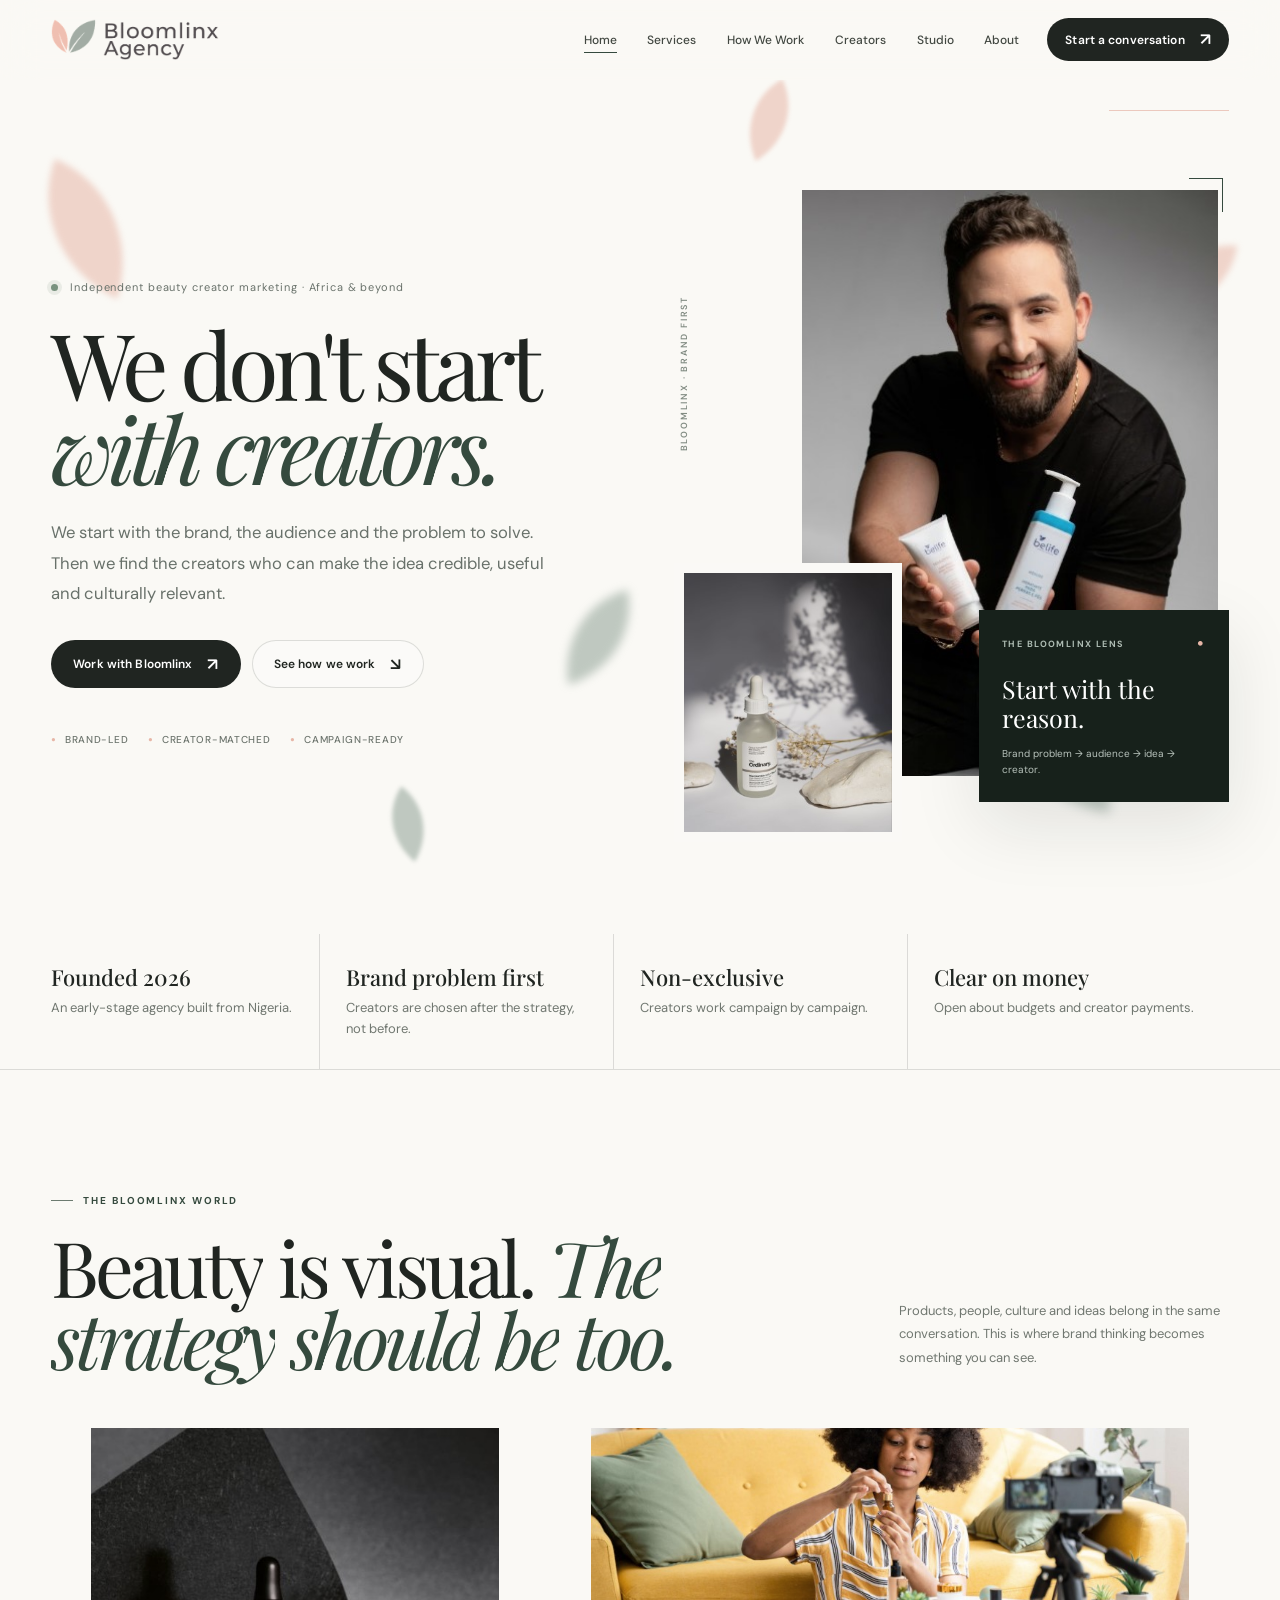
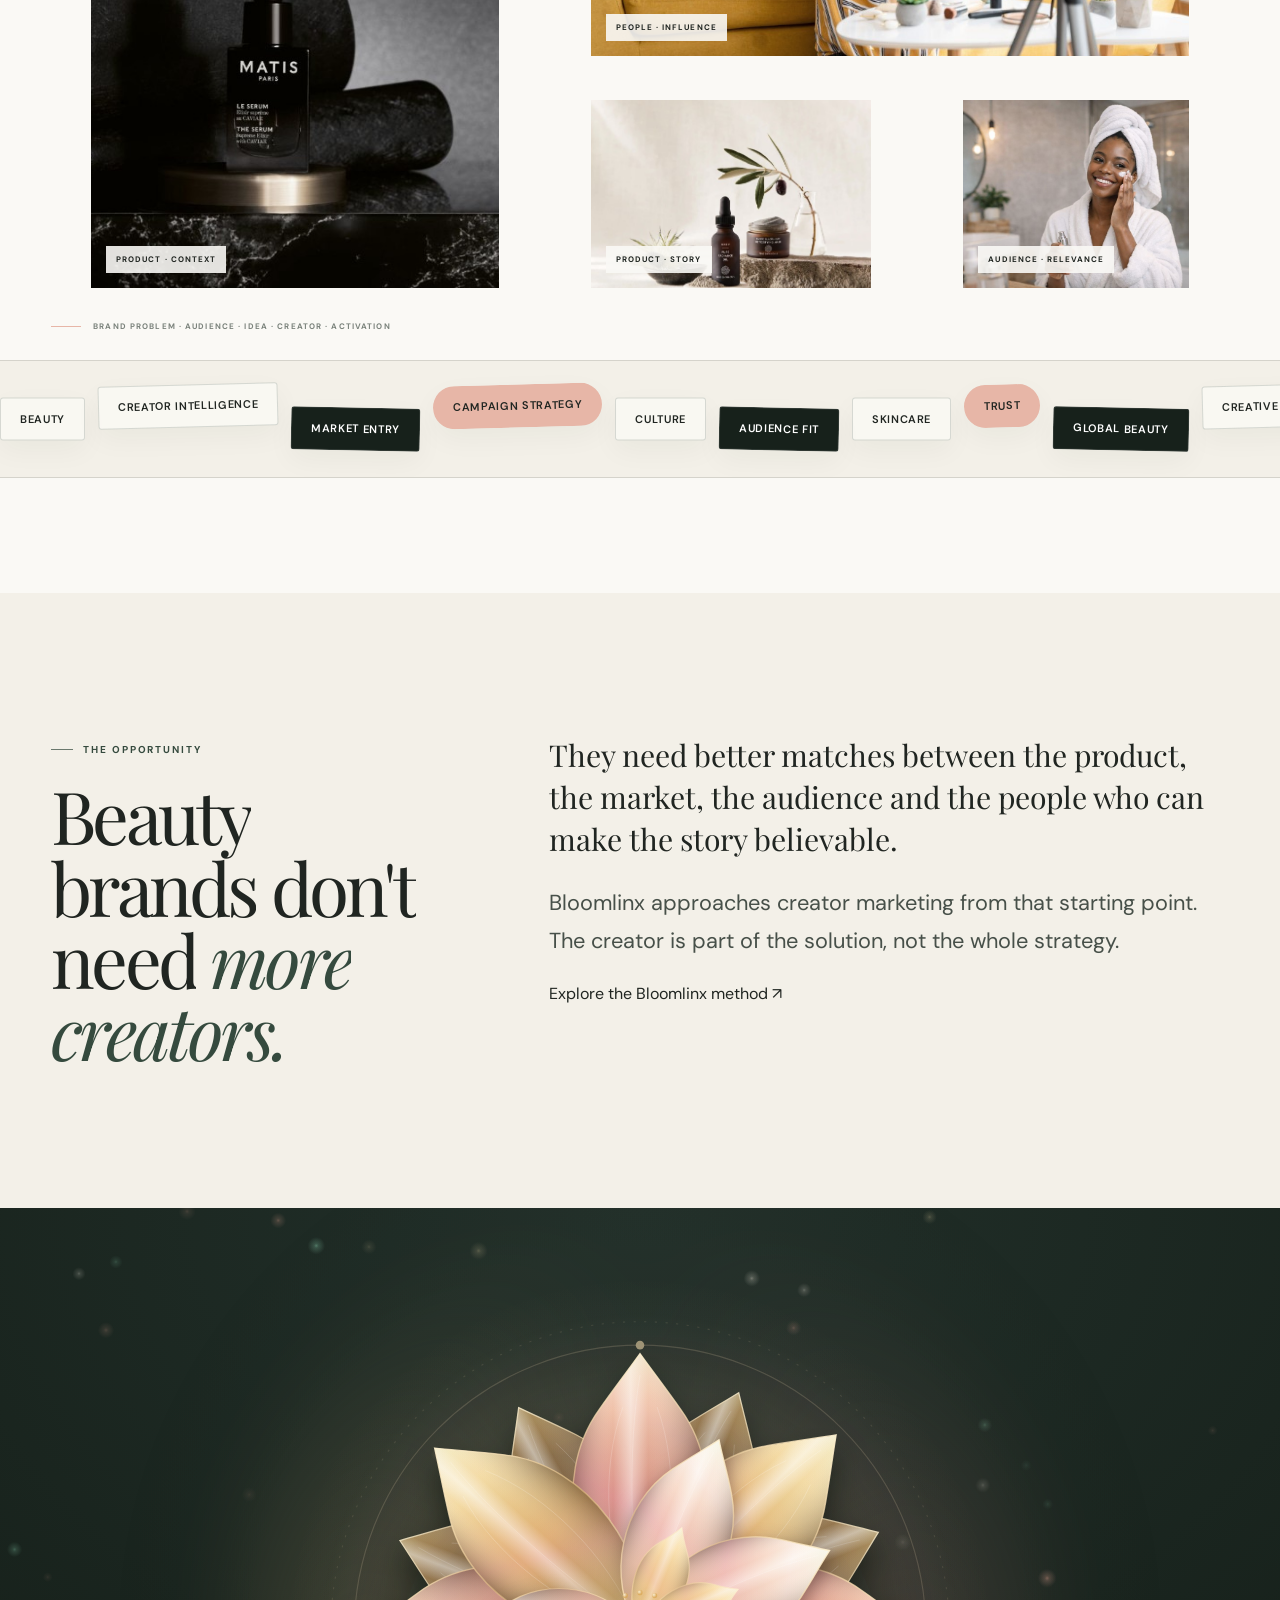
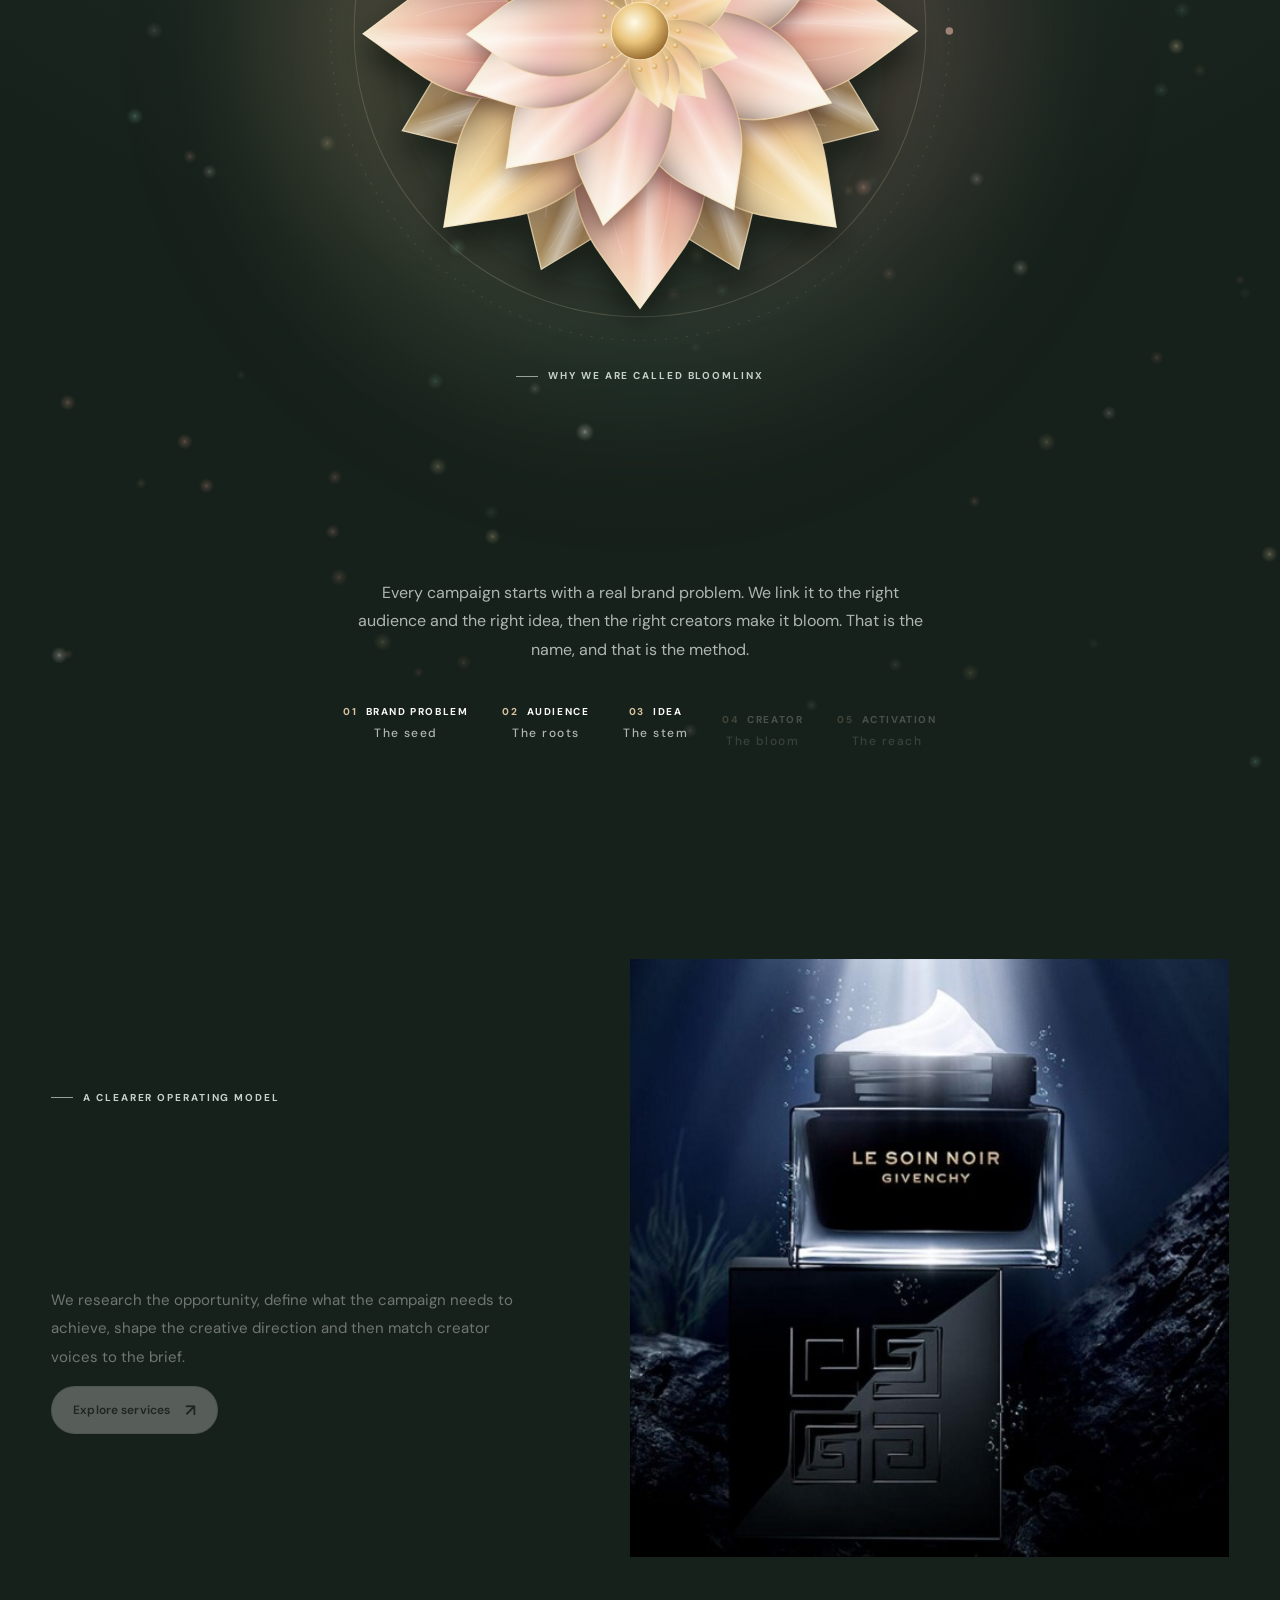
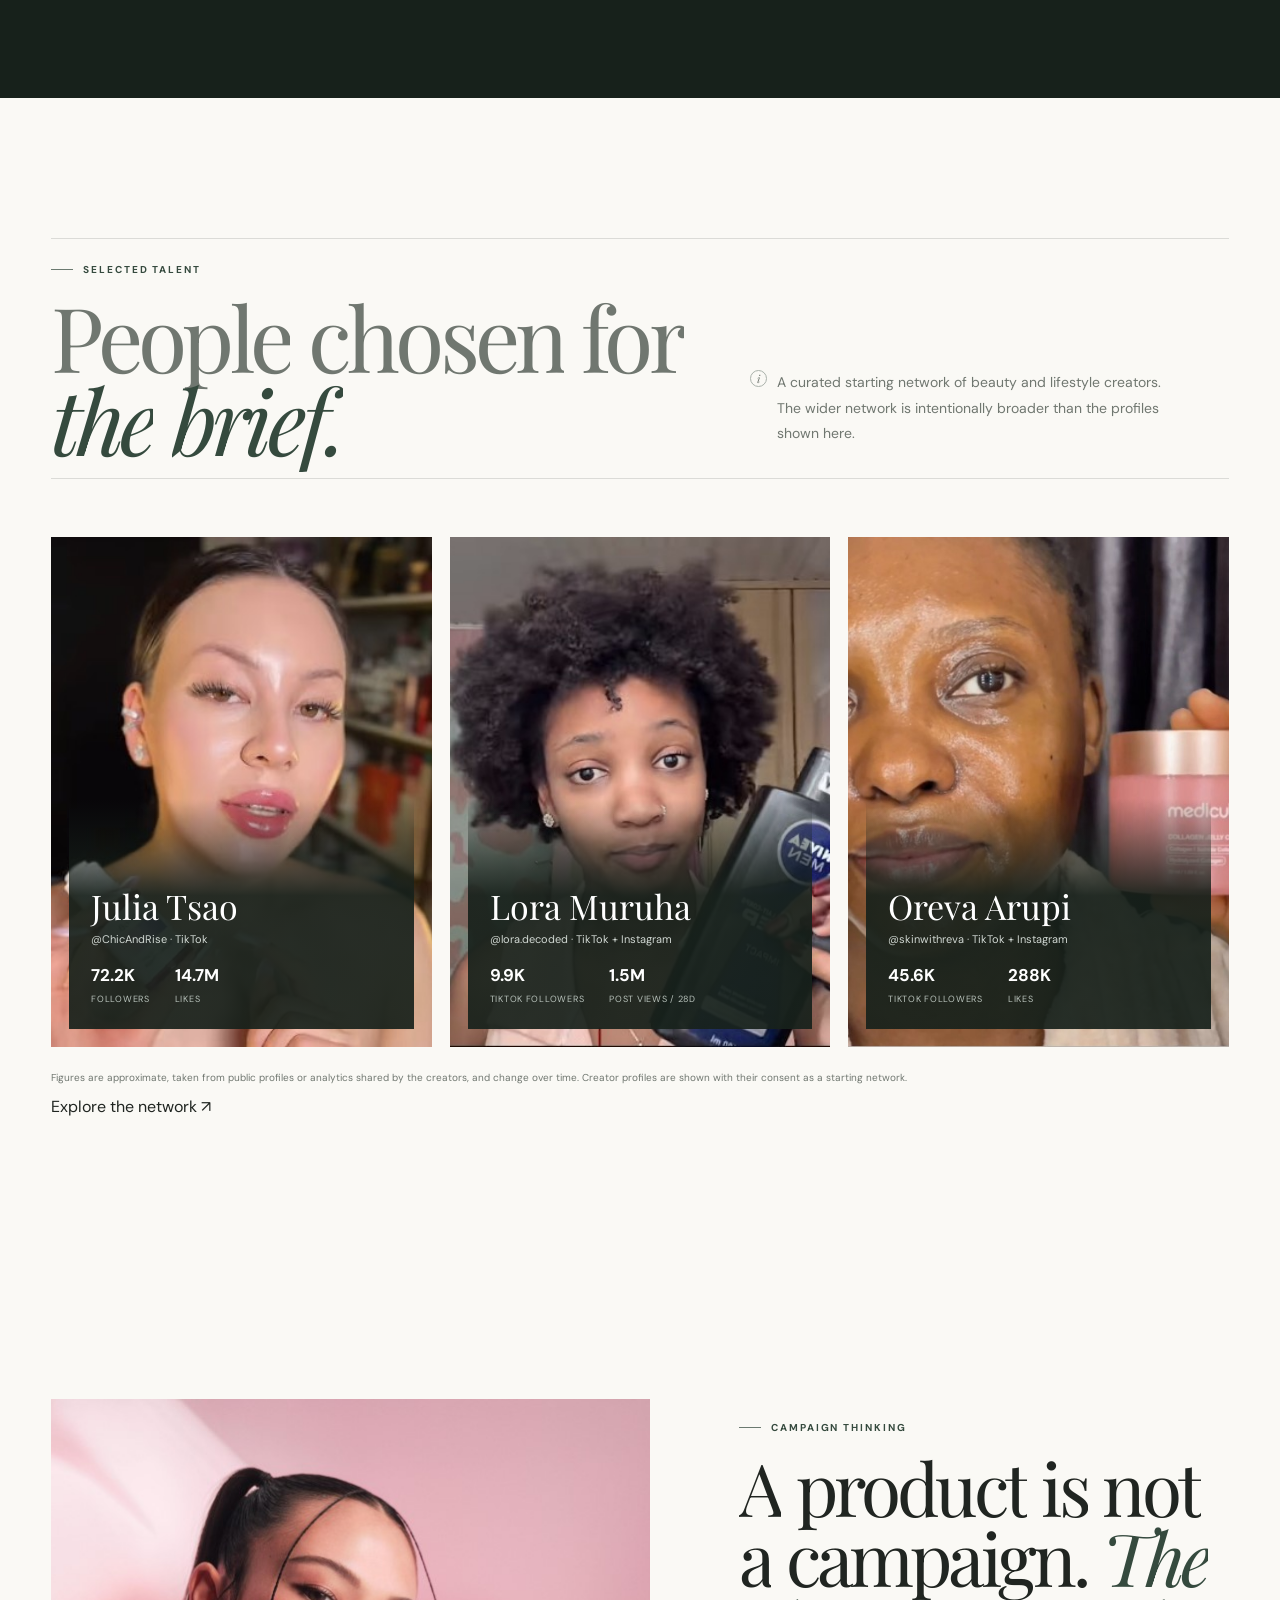
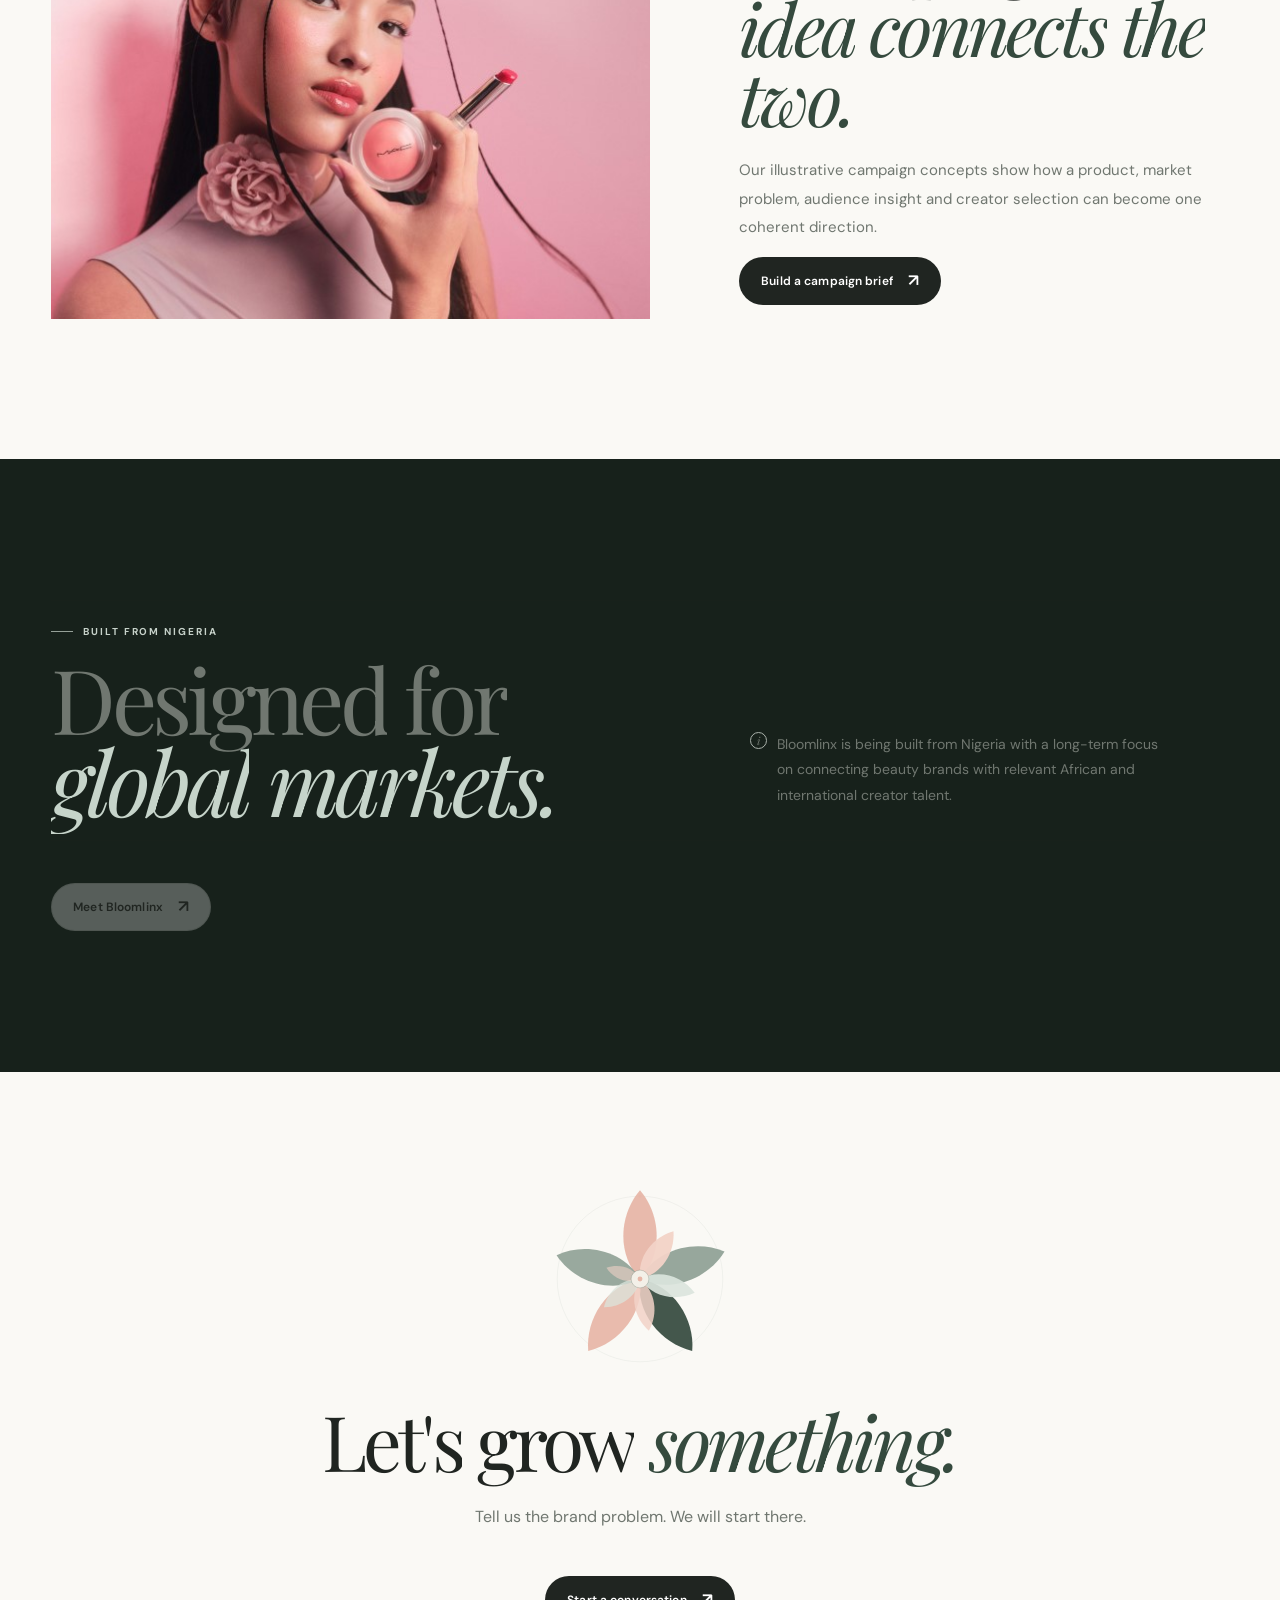
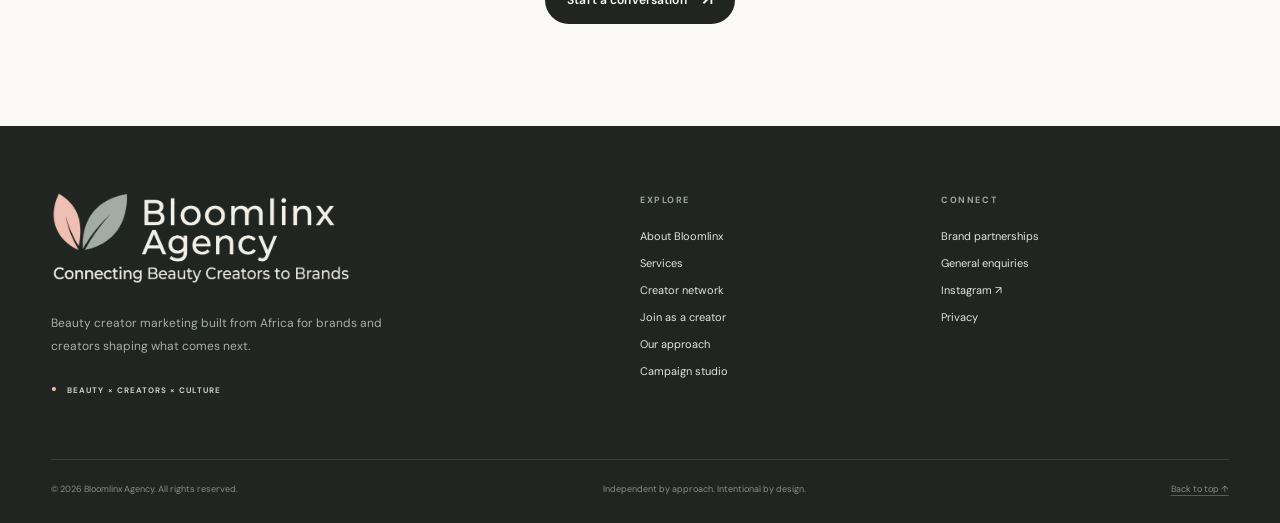
==== commit 4fdbed15: "Add files via upload" ====
--- a/index.html
+++ b/index.html
@@ -725,12 +725,29 @@
 .prose{max-width:760px}.prose h2{font-family:var(--serif);font-weight:500;font-size:28px;margin:44px 0 12px}.prose p,.prose li{color:#4b524d;line-height:1.75}.prose a{text-decoration:underline}
 @media(max-width:860px){.trust-strip .container{grid-template-columns:1fr 1fr}.trust-item{border-right:0;margin:0;padding:22px 16px 22px 0;border-bottom:1px solid var(--line)}.fgrid{grid-template-columns:1fr}}
 @media print{.site-header,.mobile-panel,.page-progress,.site-footer{display:none}}
+</style><style id="v16-bloom">
+/* v16: luxury flower, homepage #bloom-why only */
+.bloom-grand::before{top:var(--cy,330px)}
+.bloom-grand::after{content:"";position:absolute;left:50%;top:var(--cy,330px);width:min(780px,112vw);aspect-ratio:1;border-radius:50%;translate:-50% -50%;background:conic-gradient(from 0deg,rgba(232,196,138,0),rgba(214,150,140,.24),rgba(110,200,160,.15),rgba(232,196,138,.26),rgba(232,196,138,0));filter:blur(48px);opacity:calc(var(--p)*.85);pointer-events:none;animation:bxAura 46s linear infinite}
+@keyframes bxAura{to{rotate:360deg}}
+.bl-dust{position:absolute;inset:0;width:100%;height:100%;pointer-events:none;z-index:0}
+.bloom-grand .bl-svg{overflow:visible}
+.bloom-grand .bl-svg .pt{transform:rotate(calc(var(--a)*var(--q,0) - (1 - var(--q,0))*16deg)) scale(calc(.3 + var(--q,0)*.7),calc(.16 + var(--q,0)*.84));opacity:clamp(0,calc(var(--q,0)*2.6),1);transition:transform .75s cubic-bezier(.2,1.28,.32,1),opacity .5s linear}
+.bx-ground{opacity:calc(var(--p)*.75)}
+.bx-lt1{transform:translate(calc(var(--mx,0)*46px),calc(var(--my,0)*40px));transition:transform .9s var(--ease)}
+.bx-lt2{animation:bxSweep 11s ease-in-out infinite alternate;opacity:calc(var(--p)*.9);mix-blend-mode:screen}
+@keyframes bxSweep{from{transform:translate(-80px,-70px)}to{transform:translate(80px,60px)}}
+.bx-seed{transform-box:view-box;transform-origin:50% 50%;transform:scale(calc(1 + var(--p)*.8));opacity:calc(1 - var(--p)*.5)}
+.bx-sp{transform-box:fill-box;transform-origin:50% 50%;animation:bxPulse 3.4s ease-in-out infinite alternate}
+@keyframes bxPulse{from{transform:scale(.86)}to{transform:scale(1.14)}}
+.bx-stm{transform-box:view-box;transform-origin:50% 50%;transform:scale(calc(.3 + var(--p)*.7));opacity:clamp(0,calc(var(--p)*1.8 - .35),1)}
+@media (prefers-reduced-motion:reduce){.bloom-grand::after,.bx-lt2,.bx-sp{animation:none}.bloom-grand .bl-svg .pt{transition:none}}
 </style><script type="application/ld+json">{"@context": "https://schema.org", "@type": "Organization", "name": "Bloomlinx Agency", "url": "https://bloomlinxagency.site/", "logo": "https://bloomlinxagency.site/images/logo-full-dark.png", "image": "https://bloomlinxagency.site/images/og-image.png", "email": "contact@bloomlinxagency.site", "foundingDate": "2026", "description": "Beauty creator marketing built around brand problems, audience relevance and the creators who can make an idea credible.", "sameAs": ["https://www.instagram.com/bloomlinx.agency/"], "address": {"@type": "PostalAddress", "addressCountry": "NG"}}</script></head><body><a class="skip-link" href="#main-content">Skip to content</a><div class="page-progress" aria-hidden="true"></div><header class="site-header" id="siteHeader"><div class="container nav"><a class="logo-wrap" href="./" aria-label="Bloomlinx Agency home"><img src="images/logo-header.png" alt="Bloomlinx Agency" width="440" height="103"></a><nav class="nav-links" aria-label="Main navigation"><a href="./" aria-current="location">Home</a><a href="services">Services</a><a href="how-we-work">How We Work</a><a href="creators">Creators</a><a href="campaign-fit">Studio</a><a href="about">About</a></nav><a class="nav-cta" href="contact">Start a conversation <span class="button-arrow" aria-hidden="true">↗</span></a><button class="menu-btn" id="menuBtn" type="button" aria-label="Open navigation menu" aria-controls="mobilePanel" aria-expanded="false"><span class="menu-icon" aria-hidden="true"></span></button></div></header><nav class="mobile-panel" id="mobilePanel" aria-label="Mobile navigation" inert><a href="./" aria-current="location">Home</a><a href="services">Services</a><a href="how-we-work">How We Work</a><a href="creators">Creators</a><a href="campaign-fit">Studio</a><a href="about">About</a><a href="contact">Contact</a><p class="mobile-panel-note">Beauty × Creators × Culture<br>Built from Africa. Looking outward.</p></nav><main id="main-content">
 <section class="hero" id="top"><div class="hero-leaves" aria-hidden="true"><span class="hl" style="--x:3%;--y:16%;--s:96px;--d:-26;--t:19s;--b:3px;--c:#e7b6a7;--r:-24deg"><svg viewBox="0 0 60 100"><path d="M30 98C6 70 4 30 30 2C56 30 54 70 30 98Z"/></svg></span><span class="hl" style="--x:44%;--y:62%;--s:70px;--d:18;--t:23s;--b:5px;--c:#8fa195;--r:32deg"><svg viewBox="0 0 60 100"><path d="M30 98C6 70 4 30 30 2C56 30 54 70 30 98Z"/></svg></span><span class="hl" style="--x:58%;--y:8%;--s:54px;--d:-12;--t:17s;--b:2px;--c:#e7b6a7;--r:18deg"><svg viewBox="0 0 60 100"><path d="M30 98C6 70 4 30 30 2C56 30 54 70 30 98Z"/></svg></span><span class="hl" style="--x:78%;--y:70%;--s:110px;--d:30;--t:26s;--b:6px;--c:#8fa195;--r:-40deg"><svg viewBox="0 0 60 100"><path d="M30 98C6 70 4 30 30 2C56 30 54 70 30 98Z"/></svg></span><span class="hl" style="--x:91%;--y:24%;--s:64px;--d:-20;--t:21s;--b:3px;--c:#e7b6a7;--r:52deg"><svg viewBox="0 0 60 100"><path d="M30 98C6 70 4 30 30 2C56 30 54 70 30 98Z"/></svg></span><span class="hl" style="--x:30%;--y:84%;--s:48px;--d:14;--t:16s;--b:2px;--c:#8fa195;--r:-10deg"><svg viewBox="0 0 60 100"><path d="M30 98C6 70 4 30 30 2C56 30 54 70 30 98Z"/></svg></span></div><div class="container hero-grid"><div class="hero-copy"><div class="hero-kicker"><span class="live-dot" aria-hidden="true"></span><span class="kicker-text">Independent beauty creator marketing · Africa & beyond</span></div><h1 class="hero-title" id="hero-title"><span class="line">We don't start</span><span class="line"><em>with creators.</em></span></h1><p class="hero-description">We start with the brand, the audience and the problem to solve. Then we find the creators who can make the idea credible, useful and culturally relevant.</p><div class="hero-actions"><a class="button button-dark" href="contact">Work with Bloomlinx <span class="button-arrow">↗</span></a><a class="button button-light" href="how-we-work">See how we work <span class="button-arrow">↘</span></a></div><div class="hero-proofline"><span class="proof-item">Brand-led</span><span class="proof-item">Creator-matched</span><span class="proof-item">Campaign-ready</span></div></div><div class="hero-visual"><div class="image-corner" aria-hidden="true"></div><span class="hero-index">Bloomlinx · Brand first</span><div class="hero-image-main-wrap image-mask reveal-image"><img class="hero-image-main"  alt="" aria-hidden="true" width="1000" height="1250" src="images/hero/hero-main.jpg" onerror="this.onerror=null;this.src='images/art/art-0.svg'"></div><img class="hero-image-small"  alt="" aria-hidden="true" width="650" height="700" src="images/hero/hero-small.jpg" onerror="this.onerror=null;this.src='images/art/art-2.svg'"><div class="hero-caption"><div class="hero-caption-top"><span>The Bloomlinx lens</span><span class="hero-caption-mark">•</span></div><strong>Start with the reason.</strong><small>Brand problem → audience → idea → creator.</small></div></div></div></section>
 <section class="trust-strip" aria-label="How Bloomlinx works"><div class="container"><div class="trust-item"><strong>Founded 2026</strong><span>An early-stage agency built from Nigeria.</span></div><div class="trust-item"><strong>Brand problem first</strong><span>Creators are chosen after the strategy, not before.</span></div><div class="trust-item"><strong>Non-exclusive</strong><span>Creators work campaign by campaign.</span></div><div class="trust-item"><strong>Clear on money</strong><span>Open about budgets and creator payments.</span></div></div></section>
 <section class="visual-story"><div class="container"><div class="visual-story-head"><div class="reveal"><span class="eyebrow">The Bloomlinx world</span><h2 class="display-title visual-story-title">Beauty is visual. <em>The strategy should be too.</em></h2></div><p class="visual-story-note reveal">Products, people, culture and ideas belong in the same conversation. This is where brand thinking becomes something you can see.</p></div><div class="visual-collage"><figure class="story-image tall image-mask reveal"><img alt="" aria-hidden="true" src="images/home/product-context.jpg" loading="lazy" onerror="this.onerror=null;this.src='images/art/art-1.svg'"><figcaption class="story-image-label">Product · Context</figcaption></figure><figure class="story-image wide image-mask reveal"><img alt="" aria-hidden="true" src="images/home/people-influence.jpg" loading="lazy" onerror="this.onerror=null;this.src='images/art/art-3.svg'"><figcaption class="story-image-label">People · Influence</figcaption></figure><figure class="story-image image-mask reveal"><img alt="" aria-hidden="true" src="images/home/product-story.jpg" loading="lazy" onerror="this.onerror=null;this.src='images/art/art-0.svg'"><figcaption class="story-image-label">Product · Story</figcaption></figure><figure class="story-image image-mask reveal"><img alt="" aria-hidden="true" src="images/home/audience-relevance.jpg" loading="lazy" onerror="this.onerror=null;this.src='images/art/art-2.svg'"><figcaption class="story-image-label">Audience · Relevance</figcaption></figure></div><div class="visual-story-mini">Brand problem · audience · idea · creator · activation</div></div><div class="keyword-board"><div class="keyword-track"><span class="keyword-chip">Beauty</span><span class="keyword-chip">Creator intelligence</span><span class="keyword-chip">Market entry</span><span class="keyword-chip">Campaign strategy</span><span class="keyword-chip">Culture</span><span class="keyword-chip">Audience fit</span><span class="keyword-chip">Skincare</span><span class="keyword-chip">Trust</span><span class="keyword-chip">Global beauty</span><span class="keyword-chip">Creative direction</span><span class="keyword-chip" aria-hidden="true">Beauty</span><span class="keyword-chip" aria-hidden="true">Creator intelligence</span><span class="keyword-chip" aria-hidden="true">Market entry</span><span class="keyword-chip" aria-hidden="true">Campaign strategy</span><span class="keyword-chip" aria-hidden="true">Culture</span><span class="keyword-chip" aria-hidden="true">Audience fit</span><span class="keyword-chip" aria-hidden="true">Skincare</span><span class="keyword-chip" aria-hidden="true">Trust</span><span class="keyword-chip" aria-hidden="true">Global beauty</span><span class="keyword-chip" aria-hidden="true">Creative direction</span></div></div></section>
 <section class="section intro"><div class="container intro-grid"><div class="reveal"><span class="eyebrow">The opportunity</span><h2 class="display-title intro-title">Beauty brands don't need <em>more creators.</em></h2></div><div class="intro-copy reveal"><p>They need better matches between the product, the market, the audience and the people who can make the story believable.</p><p>Bloomlinx approaches creator marketing from that starting point. The creator is part of the solution, not the whole strategy.</p><a class="text-link" href="how-we-work">Explore the Bloomlinx method <span>↗</span></a></div></div></section>
-<section class="section bloom-sec bloom-grand" id="bloom-why" aria-labelledby="bg-h"><div class="bg-pollen" aria-hidden="true"><i style="left:47%;top:27%;--s:4px;--t:9s;--w:1s"></i><i style="left:74%;top:20%;--s:3px;--t:9s;--w:8s"></i><i style="left:33%;top:12%;--s:2px;--t:15s;--w:6s"></i><i style="left:14%;top:38%;--s:2px;--t:17s;--w:6s"></i><i style="left:13%;top:80%;--s:2px;--t:12s;--w:0s"></i><i style="left:79%;top:82%;--s:4px;--t:9s;--w:3s"></i><i style="left:11%;top:79%;--s:3px;--t:13s;--w:6s"></i><i style="left:24%;top:77%;--s:2px;--t:13s;--w:8s"></i><i style="left:93%;top:31%;--s:2px;--t:12s;--w:5s"></i><i style="left:18%;top:78%;--s:2px;--t:9s;--w:3s"></i><i style="left:69%;top:76%;--s:4px;--t:14s;--w:7s"></i><i style="left:80%;top:66%;--s:3px;--t:13s;--w:3s"></i><i style="left:29%;top:39%;--s:2px;--t:13s;--w:8s"></i><i style="left:69%;top:51%;--s:4px;--t:13s;--w:1s"></i><i style="left:21%;top:73%;--s:4px;--t:11s;--w:5s"></i><i style="left:25%;top:70%;--s:4px;--t:9s;--w:1s"></i></div><div class="container"><div class="bl-wrap"><svg class="bl-svg" viewBox="0 0 600 600" aria-hidden="true"><defs><linearGradient id="gRose" x1="0" y1="1" x2="0" y2="0"><stop offset="0" stop-color="#f3cdbf"/><stop offset="1" stop-color="#c98578"/></linearGradient><linearGradient id="gGold" x1="0" y1="1" x2="0" y2="0"><stop offset="0" stop-color="#f4e6cb"/><stop offset="1" stop-color="#c7a35f"/></linearGradient><linearGradient id="gIvory" x1="0" y1="1" x2="0" y2="0"><stop offset="0" stop-color="#fdf8ee"/><stop offset="1" stop-color="#eccfc2"/></linearGradient><linearGradient id="gGoldL" x1="0" y1="1" x2="0" y2="0"><stop offset="0" stop-color="#fffaf0"/><stop offset="1" stop-color="#dcbf86"/></linearGradient><radialGradient id="gCore"><stop offset="0" stop-color="#fff4d6"/><stop offset="1" stop-color="#b8924f"/></radialGradient></defs><g class="rg r1"><circle cx="300" cy="300" r="268" fill="none" stroke="#d9c3a0" stroke-opacity=".34"/><circle cx="300" cy="32" r="4" fill="#e9d3a5"/></g><g class="rg r2"><circle cx="300" cy="300" r="290" fill="none" stroke="#d9c3a0" stroke-opacity=".22" stroke-dasharray="2 8"/><circle cx="590" cy="300" r="3.5" fill="#e7b6a7"/></g><g class="par1"><g class="fl-out"><g class="pt" data-d="0.000" style="--a:0deg"><path fill="url(#gRose)" fill-opacity=".92" d="M300 300C226 232 230 110 300 42C370 110 374 232 300 300Z"/><path d="M300 288L300 78" fill="none" stroke="#fff" stroke-opacity=".30" stroke-width="1"/></g><g class="pt" data-d="0.035" style="--a:45deg"><path fill="url(#gGold)" fill-opacity=".92" d="M300 300C226 232 230 110 300 42C370 110 374 232 300 300Z"/><path d="M300 288L300 78" fill="none" stroke="#fff" stroke-opacity=".30" stroke-width="1"/></g><g class="pt" data-d="0.070" style="--a:90deg"><path fill="url(#gRose)" fill-opacity=".92" d="M300 300C226 232 230 110 300 42C370 110 374 232 300 300Z"/><path d="M300 288L300 78" fill="none" stroke="#fff" stroke-opacity=".30" stroke-width="1"/></g><g class="pt" data-d="0.105" style="--a:135deg"><path fill="url(#gGold)" fill-opacity=".92" d="M300 300C226 232 230 110 300 42C370 110 374 232 300 300Z"/><path d="M300 288L300 78" fill="none" stroke="#fff" stroke-opacity=".30" stroke-width="1"/></g><g class="pt" data-d="0.140" style="--a:180deg"><path fill="url(#gRose)" fill-opacity=".92" d="M300 300C226 232 230 110 300 42C370 110 374 232 300 300Z"/><path d="M300 288L300 78" fill="none" stroke="#fff" stroke-opacity=".30" stroke-width="1"/></g><g class="pt" data-d="0.175" style="--a:225deg"><path fill="url(#gGold)" fill-opacity=".92" d="M300 300C226 232 230 110 300 42C370 110 374 232 300 300Z"/><path d="M300 288L300 78" fill="none" stroke="#fff" stroke-opacity=".30" stroke-width="1"/></g><g class="pt" data-d="0.210" style="--a:270deg"><path fill="url(#gRose)" fill-opacity=".92" d="M300 300C226 232 230 110 300 42C370 110 374 232 300 300Z"/><path d="M300 288L300 78" fill="none" stroke="#fff" stroke-opacity=".30" stroke-width="1"/></g><g class="pt" data-d="0.245" style="--a:315deg"><path fill="url(#gGold)" fill-opacity=".92" d="M300 300C226 232 230 110 300 42C370 110 374 232 300 300Z"/><path d="M300 288L300 78" fill="none" stroke="#fff" stroke-opacity=".30" stroke-width="1"/></g></g></g><g class="par2"><g class="fl-in"><g class="pt" data-d="0.200" style="--a:22.5deg"><path fill="url(#gIvory)" fill-opacity=".92" d="M300 300C238 246 242 160 300 112C358 160 362 246 300 300Z"/><path d="M300 288L300 130" fill="none" stroke="#fff" stroke-opacity=".30" stroke-width="1"/></g><g class="pt" data-d="0.230" style="--a:67.5deg"><path fill="url(#gIvory)" fill-opacity=".92" d="M300 300C238 246 242 160 300 112C358 160 362 246 300 300Z"/><path d="M300 288L300 130" fill="none" stroke="#fff" stroke-opacity=".30" stroke-width="1"/></g><g class="pt" data-d="0.260" style="--a:112.5deg"><path fill="url(#gIvory)" fill-opacity=".92" d="M300 300C238 246 242 160 300 112C358 160 362 246 300 300Z"/><path d="M300 288L300 130" fill="none" stroke="#fff" stroke-opacity=".30" stroke-width="1"/></g><g class="pt" data-d="0.290" style="--a:157.5deg"><path fill="url(#gIvory)" fill-opacity=".92" d="M300 300C238 246 242 160 300 112C358 160 362 246 300 300Z"/><path d="M300 288L300 130" fill="none" stroke="#fff" stroke-opacity=".30" stroke-width="1"/></g><g class="pt" data-d="0.320" style="--a:202.5deg"><path fill="url(#gIvory)" fill-opacity=".92" d="M300 300C238 246 242 160 300 112C358 160 362 246 300 300Z"/><path d="M300 288L300 130" fill="none" stroke="#fff" stroke-opacity=".30" stroke-width="1"/></g><g class="pt" data-d="0.350" style="--a:247.5deg"><path fill="url(#gIvory)" fill-opacity=".92" d="M300 300C238 246 242 160 300 112C358 160 362 246 300 300Z"/><path d="M300 288L300 130" fill="none" stroke="#fff" stroke-opacity=".30" stroke-width="1"/></g><g class="pt" data-d="0.380" style="--a:292.5deg"><path fill="url(#gIvory)" fill-opacity=".92" d="M300 300C238 246 242 160 300 112C358 160 362 246 300 300Z"/><path d="M300 288L300 130" fill="none" stroke="#fff" stroke-opacity=".30" stroke-width="1"/></g><g class="pt" data-d="0.410" style="--a:337.5deg"><path fill="url(#gIvory)" fill-opacity=".92" d="M300 300C238 246 242 160 300 112C358 160 362 246 300 300Z"/><path d="M300 288L300 130" fill="none" stroke="#fff" stroke-opacity=".30" stroke-width="1"/></g><g class="pt" data-d="0.400" style="--a:30deg"><path fill="url(#gGoldL)" fill-opacity=".92" d="M300 300C268 266 272 214 300 182C328 214 332 266 300 300Z"/></g><g class="pt" data-d="0.420" style="--a:90deg"><path fill="url(#gGoldL)" fill-opacity=".92" d="M300 300C268 266 272 214 300 182C328 214 332 266 300 300Z"/></g><g class="pt" data-d="0.440" style="--a:150deg"><path fill="url(#gGoldL)" fill-opacity=".92" d="M300 300C268 266 272 214 300 182C328 214 332 266 300 300Z"/></g><g class="pt" data-d="0.460" style="--a:210deg"><path fill="url(#gGoldL)" fill-opacity=".92" d="M300 300C268 266 272 214 300 182C328 214 332 266 300 300Z"/></g><g class="pt" data-d="0.480" style="--a:270deg"><path fill="url(#gGoldL)" fill-opacity=".92" d="M300 300C268 266 272 214 300 182C328 214 332 266 300 300Z"/></g><g class="pt" data-d="0.500" style="--a:330deg"><path fill="url(#gGoldL)" fill-opacity=".92" d="M300 300C268 266 272 214 300 182C328 214 332 266 300 300Z"/></g></g></g><circle cx="300" cy="300" r="28" fill="url(#gCore)" stroke="#fff3d0" stroke-opacity=".6"/><circle cx="340.0" cy="300.0" r="3.2" fill="#e9d3a5"/><circle cx="334.6" cy="320.0" r="3.2" fill="#e9d3a5"/><circle cx="320.0" cy="334.6" r="3.2" fill="#e9d3a5"/><circle cx="300.0" cy="340.0" r="3.2" fill="#e9d3a5"/><circle cx="280.0" cy="334.6" r="3.2" fill="#e9d3a5"/><circle cx="265.4" cy="320.0" r="3.2" fill="#e9d3a5"/><circle cx="260.0" cy="300.0" r="3.2" fill="#e9d3a5"/><circle cx="265.4" cy="280.0" r="3.2" fill="#e9d3a5"/><circle cx="280.0" cy="265.4" r="3.2" fill="#e9d3a5"/><circle cx="300.0" cy="260.0" r="3.2" fill="#e9d3a5"/><circle cx="320.0" cy="265.4" r="3.2" fill="#e9d3a5"/><circle cx="334.6" cy="280.0" r="3.2" fill="#e9d3a5"/></svg></div><span class="eyebrow eyebrow-light bl-kicker">Why we are called Bloomlinx</span><h2 class="display-title bl-title" id="bg-h">Strategy is the seed. <em>Creators are the bloom.</em></h2><p class="bl-lead">Every campaign starts with a real brand problem. We link it to the right audience and the right idea, then the right creators make it bloom. That is the name, and that is the method.</p><ol class="bl-steps"><li><b>01</b>Brand problem<span>The seed</span></li><li><b>02</b>Audience<span>The roots</span></li><li><b>03</b>Idea<span>The stem</span></li><li><b>04</b>Creator<span>The bloom</span></li><li><b>05</b>Activation<span>The reach</span></li></ol></div></section>
+<section class="section bloom-sec bloom-grand" id="bloom-why" aria-labelledby="bg-h"><div class="bg-pollen" aria-hidden="true"><i style="left:47%;top:27%;--s:4px;--t:9s;--w:1s"></i><i style="left:74%;top:20%;--s:3px;--t:9s;--w:8s"></i><i style="left:33%;top:12%;--s:2px;--t:15s;--w:6s"></i><i style="left:14%;top:38%;--s:2px;--t:17s;--w:6s"></i><i style="left:13%;top:80%;--s:2px;--t:12s;--w:0s"></i><i style="left:79%;top:82%;--s:4px;--t:9s;--w:3s"></i><i style="left:11%;top:79%;--s:3px;--t:13s;--w:6s"></i><i style="left:24%;top:77%;--s:2px;--t:13s;--w:8s"></i><i style="left:93%;top:31%;--s:2px;--t:12s;--w:5s"></i><i style="left:18%;top:78%;--s:2px;--t:9s;--w:3s"></i><i style="left:69%;top:76%;--s:4px;--t:14s;--w:7s"></i><i style="left:80%;top:66%;--s:3px;--t:13s;--w:3s"></i><i style="left:29%;top:39%;--s:2px;--t:13s;--w:8s"></i><i style="left:69%;top:51%;--s:4px;--t:13s;--w:1s"></i><i style="left:21%;top:73%;--s:4px;--t:11s;--w:5s"></i><i style="left:25%;top:70%;--s:4px;--t:9s;--w:1s"></i></div><canvas class="bl-dust" aria-hidden="true"></canvas><div class="container"><div class="bl-wrap"><svg class="bl-svg" viewBox="0 0 600 600" aria-hidden="true"><defs><linearGradient id="bxO1" x1="0" y1="1" x2="0" y2="0"><stop offset="0" stop-color="#24402f"/><stop offset="0.16" stop-color="#7e3d3d"/><stop offset="0.48" stop-color="#c98276"/><stop offset="0.8" stop-color="#eebfa9"/><stop offset="1" stop-color="#fbe4d0"/></linearGradient><linearGradient id="bxO2" x1="0" y1="1" x2="0" y2="0"><stop offset="0" stop-color="#33432a"/><stop offset="0.16" stop-color="#85601f"/><stop offset="0.48" stop-color="#d3a85f"/><stop offset="0.8" stop-color="#f2d9a2"/><stop offset="1" stop-color="#fdf0d0"/></linearGradient><linearGradient id="bxBk" x1="0" y1="1" x2="0" y2="0"><stop offset="0" stop-color="#16271e"/><stop offset="0.5" stop-color="#5a4630"/><stop offset="1" stop-color="#b58f5c"/></linearGradient><linearGradient id="bxM" x1="0" y1="1" x2="0" y2="0"><stop offset="0" stop-color="#6a3a36"/><stop offset="0.3" stop-color="#dca594"/><stop offset="0.7" stop-color="#f6dccf"/><stop offset="1" stop-color="#fffaf4"/></linearGradient><linearGradient id="bxI" x1="0" y1="1" x2="0" y2="0"><stop offset="0" stop-color="#8d5c24"/><stop offset="0.4" stop-color="#e0b462"/><stop offset="0.8" stop-color="#fbe3ab"/><stop offset="1" stop-color="#fff7df"/></linearGradient><linearGradient id="bxHl" x1="0" y1="0" x2="1" y2="0"><stop offset="0" stop-color="#000" stop-opacity=".42"/><stop offset="0.3" stop-color="#fff" stop-opacity="0"/><stop offset="0.43" stop-color="#fff" stop-opacity=".55"/><stop offset="0.56" stop-color="#fff" stop-opacity="0"/><stop offset="1" stop-color="#1a0a05" stop-opacity=".46"/></linearGradient><linearGradient id="bxRim" x1="0" y1="1" x2="0" y2="0"><stop offset="0" stop-color="#fff1cf" stop-opacity=".95"/><stop offset="0.5" stop-color="#e8bf84" stop-opacity=".55"/><stop offset="1" stop-color="#fff1cf" stop-opacity=".9"/></linearGradient><linearGradient id="bxIri" x1="0" y1="0" x2="1" y2="1"><stop offset="0" stop-color="#5ddcaa" stop-opacity=".28"/><stop offset="0.3" stop-color="#ffc86e" stop-opacity="0"/><stop offset="0.55" stop-color="#ff96ae" stop-opacity=".26"/><stop offset="0.8" stop-color="#ffe9c8" stop-opacity="0"/><stop offset="1" stop-color="#5ddcaa" stop-opacity=".22"/><animateTransform attributeName="gradientTransform" type="rotate" from="0 .5 .5" to="360 .5 .5" dur="16s" repeatCount="indefinite"/></linearGradient><radialGradient id="bxLt" cx=".5" cy=".5" r=".5"><stop offset="0" stop-color="#fff6e2" stop-opacity=".55"/><stop offset=".45" stop-color="#ffd9a8" stop-opacity=".16"/><stop offset="1" stop-color="#ffd9a8" stop-opacity="0"/></radialGradient><radialGradient id="bxSeed"><stop offset="0" stop-color="#fff4d2" stop-opacity=".95"/><stop offset=".3" stop-color="#f0c987" stop-opacity=".55"/><stop offset="1" stop-color="#e7b6a7" stop-opacity="0"/></radialGradient><radialGradient id="bxCore" cx=".4" cy=".35" r=".7"><stop offset="0" stop-color="#fffbe9"/><stop offset=".5" stop-color="#e9c47a"/><stop offset="1" stop-color="#8d5f25"/></radialGradient><radialGradient id="bxStm" cx=".35" cy=".35"><stop offset="0" stop-color="#fffbe9"/><stop offset="1" stop-color="#d9a652"/></radialGradient><filter id="bxSh1" x="-25%" y="-25%" width="150%" height="150%" color-interpolation-filters="sRGB"><feDropShadow dx="0" dy="16" stdDeviation="13" flood-color="#040b07" flood-opacity="0.62"/></filter><filter id="bxSh2" x="-25%" y="-25%" width="150%" height="150%" color-interpolation-filters="sRGB"><feDropShadow dx="0" dy="8" stdDeviation="9" flood-color="#2a120e" flood-opacity="0.5"/></filter><filter id="bxSh3" x="-25%" y="-25%" width="150%" height="150%" color-interpolation-filters="sRGB"><feDropShadow dx="0" dy="0" stdDeviation="8" flood-color="#f3cf8e" flood-opacity="0.45"/></filter><filter id="bxBlur" x="-30%" y="-30%" width="160%" height="160%"><feGaussianBlur stdDeviation="26"/></filter><g id="bxPO"><path d="M300 304C240 262 214 158 262 92C276 72 290 54 300 40C310 54 324 72 338 92C386 158 360 262 300 304Z"/><path d="M300 304C240 262 214 158 262 92C276 72 290 54 300 40C310 54 324 72 338 92C386 158 360 262 300 304Z" fill="url(#bxHl)"/><path d="M300 304C240 262 214 158 262 92C276 72 290 54 300 40C310 54 324 72 338 92C386 158 360 262 300 304Z" fill="url(#bxIri)"/><path d="M300 296C292 220 288 130 300 60" fill="none" stroke="#fff" stroke-opacity=".2" stroke-width=".8"/><path d="M296 290C268 230 262 150 284 90" fill="none" stroke="#fff" stroke-opacity=".2" stroke-width=".8"/><path d="M304 290C332 230 338 150 316 90" fill="none" stroke="#fff" stroke-opacity=".2" stroke-width=".8"/><path d="M300 304C240 262 214 158 262 92C276 72 290 54 300 40C310 54 324 72 338 92C386 158 360 262 300 304Z" fill="none" stroke="url(#bxRim)" stroke-width="1.3"/></g><g id="bxPM"><path d="M300 302C250 266 238 196 270 148C282 130 292 118 300 106C308 118 318 130 330 148C362 196 350 266 300 302Z"/><path d="M300 302C250 266 238 196 270 148C282 130 292 118 300 106C308 118 318 130 330 148C362 196 350 266 300 302Z" fill="url(#bxHl)"/><path d="M300 302C250 266 238 196 270 148C282 130 292 118 300 106C308 118 318 130 330 148C362 196 350 266 300 302Z" fill="url(#bxIri)"/><path d="M300 294C294 230 292 170 300 118" fill="none" stroke="#fff" stroke-opacity=".2" stroke-width=".8"/><path d="M300 302C250 266 238 196 270 148C282 130 292 118 300 106C308 118 318 130 330 148C362 196 350 266 300 302Z" fill="none" stroke="url(#bxRim)" stroke-width="1.3"/></g><g id="bxPI"><path d="M300 300C268 270 266 226 284 202C290 194 296 186 300 178C304 186 310 194 316 202C334 226 332 270 300 300Z"/><path d="M300 300C268 270 266 226 284 202C290 194 296 186 300 178C304 186 310 194 316 202C334 226 332 270 300 300Z" fill="url(#bxHl)"/><path d="M300 300C268 270 266 226 284 202C290 194 296 186 300 178C304 186 310 194 316 202C334 226 332 270 300 300Z" fill="url(#bxIri)"/><path d="M300 300C268 270 266 226 284 202C290 194 296 186 300 178C304 186 310 194 316 202C334 226 332 270 300 300Z" fill="none" stroke="url(#bxRim)" stroke-width="1.3"/></g></defs><ellipse class="bx-ground" cx="300" cy="332" rx="228" ry="214" fill="#02070a" filter="url(#bxBlur)"/><g class="rg r1"><circle cx="300" cy="300" r="268" fill="none" stroke="#d9c3a0" stroke-opacity=".34"/><circle cx="300" cy="32" r="4" fill="#e9d3a5"/></g><g class="rg r2"><circle cx="300" cy="300" r="290" fill="none" stroke="#d9c3a0" stroke-opacity=".22" stroke-dasharray="2 8"/><circle cx="590" cy="300" r="3.5" fill="#e7b6a7"/></g><g class="par1"><g class="fl-out" filter="url(#bxSh1)"><g class="pt" data-d="0.020" style="--a:22.5deg"><use href="#bxPO" fill="url(#bxBk)" transform="translate(300 300) scale(.93) translate(-300 -300)" opacity=".92"/></g><g class="pt" data-d="0.055" style="--a:67.5deg"><use href="#bxPO" fill="url(#bxBk)" transform="translate(300 300) scale(.93) translate(-300 -300)" opacity=".92"/></g><g class="pt" data-d="0.090" style="--a:112.5deg"><use href="#bxPO" fill="url(#bxBk)" transform="translate(300 300) scale(.93) translate(-300 -300)" opacity=".92"/></g><g class="pt" data-d="0.125" style="--a:157.5deg"><use href="#bxPO" fill="url(#bxBk)" transform="translate(300 300) scale(.93) translate(-300 -300)" opacity=".92"/></g><g class="pt" data-d="0.160" style="--a:202.5deg"><use href="#bxPO" fill="url(#bxBk)" transform="translate(300 300) scale(.93) translate(-300 -300)" opacity=".92"/></g><g class="pt" data-d="0.195" style="--a:247.5deg"><use href="#bxPO" fill="url(#bxBk)" transform="translate(300 300) scale(.93) translate(-300 -300)" opacity=".92"/></g><g class="pt" data-d="0.230" style="--a:292.5deg"><use href="#bxPO" fill="url(#bxBk)" transform="translate(300 300) scale(.93) translate(-300 -300)" opacity=".92"/></g><g class="pt" data-d="0.265" style="--a:337.5deg"><use href="#bxPO" fill="url(#bxBk)" transform="translate(300 300) scale(.93) translate(-300 -300)" opacity=".92"/></g><g class="pt" data-d="0.000" style="--a:0deg"><use href="#bxPO" fill="url(#bxO1)"/></g><g class="pt" data-d="0.035" style="--a:45deg"><use href="#bxPO" fill="url(#bxO2)"/></g><g class="pt" data-d="0.070" style="--a:90deg"><use href="#bxPO" fill="url(#bxO1)"/></g><g class="pt" data-d="0.105" style="--a:135deg"><use href="#bxPO" fill="url(#bxO2)"/></g><g class="pt" data-d="0.140" style="--a:180deg"><use href="#bxPO" fill="url(#bxO1)"/></g><g class="pt" data-d="0.175" style="--a:225deg"><use href="#bxPO" fill="url(#bxO2)"/></g><g class="pt" data-d="0.210" style="--a:270deg"><use href="#bxPO" fill="url(#bxO1)"/></g><g class="pt" data-d="0.245" style="--a:315deg"><use href="#bxPO" fill="url(#bxO2)"/></g></g></g><g class="par2"><g class="fl-in" filter="url(#bxSh2)"><g class="pt" data-d="0.200" style="--a:22.5deg"><use href="#bxPM" fill="url(#bxM)"/></g><g class="pt" data-d="0.230" style="--a:67.5deg"><use href="#bxPM" fill="url(#bxM)"/></g><g class="pt" data-d="0.260" style="--a:112.5deg"><use href="#bxPM" fill="url(#bxM)"/></g><g class="pt" data-d="0.290" style="--a:157.5deg"><use href="#bxPM" fill="url(#bxM)"/></g><g class="pt" data-d="0.320" style="--a:202.5deg"><use href="#bxPM" fill="url(#bxM)"/></g><g class="pt" data-d="0.350" style="--a:247.5deg"><use href="#bxPM" fill="url(#bxM)"/></g><g class="pt" data-d="0.380" style="--a:292.5deg"><use href="#bxPM" fill="url(#bxM)"/></g><g class="pt" data-d="0.410" style="--a:337.5deg"><use href="#bxPM" fill="url(#bxM)"/></g><g class="pt" data-d="0.400" style="--a:30deg"><use href="#bxPI" fill="url(#bxI)"/></g><g class="pt" data-d="0.420" style="--a:90deg"><use href="#bxPI" fill="url(#bxI)"/></g><g class="pt" data-d="0.440" style="--a:150deg"><use href="#bxPI" fill="url(#bxI)"/></g><g class="pt" data-d="0.460" style="--a:210deg"><use href="#bxPI" fill="url(#bxI)"/></g><g class="pt" data-d="0.480" style="--a:270deg"><use href="#bxPI" fill="url(#bxI)"/></g><g class="pt" data-d="0.500" style="--a:330deg"><use href="#bxPI" fill="url(#bxI)"/></g></g></g><g class="bx-lt1"><g class="bx-lt2"><circle cx="300" cy="300" r="300" fill="url(#bxLt)"/></g></g><g class="bx-seed"><circle class="bx-sp" cx="300" cy="300" r="74" fill="url(#bxSeed)"/></g><g class="bx-stm"><line x1="300.0" y1="270.0" x2="300.0" y2="250.0" stroke="#e9c47a" stroke-opacity=".8" stroke-width="1"/><circle cx="300.0" cy="250.0" r="3.4" fill="url(#bxStm)"/><line x1="311.5" y1="272.3" x2="319.1" y2="253.8" stroke="#e9c47a" stroke-opacity=".8" stroke-width="1"/><circle cx="319.1" cy="253.8" r="3.4" fill="url(#bxStm)"/><line x1="321.2" y1="278.8" x2="335.4" y2="264.6" stroke="#e9c47a" stroke-opacity=".8" stroke-width="1"/><circle cx="335.4" cy="264.6" r="3.4" fill="url(#bxStm)"/><line x1="327.7" y1="288.5" x2="346.2" y2="280.9" stroke="#e9c47a" stroke-opacity=".8" stroke-width="1"/><circle cx="346.2" cy="280.9" r="3.4" fill="url(#bxStm)"/><line x1="330.0" y1="300.0" x2="350.0" y2="300.0" stroke="#e9c47a" stroke-opacity=".8" stroke-width="1"/><circle cx="350.0" cy="300.0" r="3.4" fill="url(#bxStm)"/><line x1="327.7" y1="311.5" x2="346.2" y2="319.1" stroke="#e9c47a" stroke-opacity=".8" stroke-width="1"/><circle cx="346.2" cy="319.1" r="3.4" fill="url(#bxStm)"/><line x1="321.2" y1="321.2" x2="335.4" y2="335.4" stroke="#e9c47a" stroke-opacity=".8" stroke-width="1"/><circle cx="335.4" cy="335.4" r="3.4" fill="url(#bxStm)"/><line x1="311.5" y1="327.7" x2="319.1" y2="346.2" stroke="#e9c47a" stroke-opacity=".8" stroke-width="1"/><circle cx="319.1" cy="346.2" r="3.4" fill="url(#bxStm)"/><line x1="300.0" y1="330.0" x2="300.0" y2="350.0" stroke="#e9c47a" stroke-opacity=".8" stroke-width="1"/><circle cx="300.0" cy="350.0" r="3.4" fill="url(#bxStm)"/><line x1="288.5" y1="327.7" x2="280.9" y2="346.2" stroke="#e9c47a" stroke-opacity=".8" stroke-width="1"/><circle cx="280.9" cy="346.2" r="3.4" fill="url(#bxStm)"/><line x1="278.8" y1="321.2" x2="264.6" y2="335.4" stroke="#e9c47a" stroke-opacity=".8" stroke-width="1"/><circle cx="264.6" cy="335.4" r="3.4" fill="url(#bxStm)"/><line x1="272.3" y1="311.5" x2="253.8" y2="319.1" stroke="#e9c47a" stroke-opacity=".8" stroke-width="1"/><circle cx="253.8" cy="319.1" r="3.4" fill="url(#bxStm)"/><line x1="270.0" y1="300.0" x2="250.0" y2="300.0" stroke="#e9c47a" stroke-opacity=".8" stroke-width="1"/><circle cx="250.0" cy="300.0" r="3.4" fill="url(#bxStm)"/><line x1="272.3" y1="288.5" x2="253.8" y2="280.9" stroke="#e9c47a" stroke-opacity=".8" stroke-width="1"/><circle cx="253.8" cy="280.9" r="3.4" fill="url(#bxStm)"/><line x1="278.8" y1="278.8" x2="264.6" y2="264.6" stroke="#e9c47a" stroke-opacity=".8" stroke-width="1"/><circle cx="264.6" cy="264.6" r="3.4" fill="url(#bxStm)"/><line x1="288.5" y1="272.3" x2="280.9" y2="253.8" stroke="#e9c47a" stroke-opacity=".8" stroke-width="1"/><circle cx="280.9" cy="253.8" r="3.4" fill="url(#bxStm)"/></g><circle cx="300" cy="300" r="27" fill="url(#bxCore)" stroke="#fff3d0" stroke-opacity=".7" filter="url(#bxSh3)"/></svg></div><span class="eyebrow eyebrow-light bl-kicker">Why we are called Bloomlinx</span><h2 class="display-title bl-title" id="bg-h">Strategy is the seed. <em>Creators are the bloom.</em></h2><p class="bl-lead">Every campaign starts with a real brand problem. We link it to the right audience and the right idea, then the right creators make it bloom. That is the name, and that is the method.</p><ol class="bl-steps"><li><b>01</b>Brand problem<span>The seed</span></li><li><b>02</b>Audience<span>The roots</span></li><li><b>03</b>Idea<span>The stem</span></li><li><b>04</b>Creator<span>The bloom</span></li><li><b>05</b>Activation<span>The reach</span></li></ol></div></section>
 <section class="section film-section" id="film"><div class="container film-grid"><div class="film-copy reveal"><span class="eyebrow">Beauty in motion</span><h2 class="display-title film-title">Every campaign starts with <em>a real moment.</em></h2><p>A routine, a texture, a ritual someone recognises. We build from what the audience already lives, so the creator and the product feel like they belong in the same story.</p><a class="text-link" href="how-we-work">See how we work <span>↗</span></a></div><div class="film-frame reveal" style="--delay:120ms"><div class="film-box"><div class="film-media"><video id="filmVideo" muted loop playsinline preload="metadata" aria-hidden="true" tabindex="-1" disablepictureinpicture><source src="images/hero/hero-loop.mp4" type="video/mp4" onerror="document.getElementById('film').hidden=true"></video><span class="film-label">Ritual · In motion</span><button class="film-toggle" id="filmToggle" type="button" aria-label="Pause video"><svg class="i-pause" viewBox="0 0 14 14" aria-hidden="true"><rect x="2" y="1" width="3.4" height="12"/><rect x="8.6" y="1" width="3.4" height="12"/></svg><svg class="i-play" viewBox="0 0 14 14" aria-hidden="true"><path d="M3 1l10 6-10 6z"/></svg></button></div></div><p class="film-note">Illustrative footage</p></div></div></section>
 <section class="section editorial-dark"><div class="container"><div class="split-feature"><div class="feature-copy"><span class="eyebrow eyebrow-light">A clearer operating model</span><h2 class="display-title">Strategy first. <em>Selection second.</em></h2><p>We research the opportunity, define what the campaign needs to achieve, shape the creative direction and then match creator voices to the brief.</p><a class="button button-light" href="services">Explore services <span class="button-arrow">↗</span></a></div><div class="feature-image"><img alt="" aria-hidden="true" src="images/home/strategy-first.jpg" loading="lazy" onerror="this.onerror=null;this.src='images/art/art-3.svg'"></div></div></div></section>
 <section class="section"><div class="container"><div class="network-intro"><div><span class="eyebrow">Selected talent</span><h2 class="display-title">People chosen for <em>the brief.</em></h2></div><p class="network-note">A curated starting network of beauty and lifestyle creators. The wider network is intentionally broader than the profiles shown here.</p></div><div class="talent-grid"><article class="talent-card"><div class="monogram" aria-hidden="true"><span>JT</span></div><img class="photo-slot" src="images/creators/julia-tsao.jpg" alt="Portrait of Julia Tsao" loading="lazy" onerror="this.remove()"><div class="talent-overlay"><h3>Julia Tsao</h3><p>@ChicAndRise · TikTok</p><div class="talent-stats"><div><strong>72.2K</strong><span>followers</span></div><div><strong>14.7M</strong><span>likes</span></div></div></div></article><article class="talent-card"><div class="monogram" aria-hidden="true"><span>LM</span></div><img class="photo-slot" src="images/creators/lora-muruha.jpg" alt="Portrait of Lora Muruha" loading="lazy" onerror="this.remove()"><div class="talent-overlay"><h3>Lora Muruha</h3><p>@lora.decoded · TikTok + Instagram</p><div class="talent-stats"><div><strong>9.9K</strong><span>TikTok followers</span></div><div><strong>1.5M</strong><span>post views / 28d</span></div></div></div></article><article class="talent-card"><div class="monogram" aria-hidden="true"><span>OA</span></div><img class="photo-slot" src="images/creators/oreva-arupi.jpg" alt="Portrait of Oreva Arupi" loading="lazy" onerror="this.remove()"><div class="talent-overlay"><h3>Oreva Arupi</h3><p>@skinwithreva · TikTok + Instagram</p><div class="talent-stats"><div><strong>45.6K</strong><span>TikTok followers</span></div><div><strong>288K</strong><span>likes</span></div></div></div></article></div><p class="network-disclaimer">Figures are approximate, taken from public profiles or analytics shared by the creators, and change over time. Creator profiles are shown with their consent as a starting network.</p><a class="text-link" href="creators">Explore the network <span>↗</span></a></div></section>
@@ -950,4 +967,29 @@
 var io=new IntersectionObserver(function(es){es.forEach(function(e){if(e.isIntersecting){e.target.classList.add('in');io.unobserve(e.target)}})},{threshold:.35});hs.forEach(function(h){io.observe(h)});
 setTimeout(function(){hs.forEach(function(h){h.classList.add('in')})},6000)}
 })();</script>
+<script>(function(){var sec=document.getElementById('bloom-why'),cv=sec&&sec.querySelector('.bl-dust');if(!cv||!cv.getContext)return;
+var RM=window.matchMedia&&matchMedia('(prefers-reduced-motion: reduce)').matches,ctx=cv.getContext('2d'),small=innerWidth<700,N=small?36:80,W=0,H=0,dpr=1,cx=0,cy=0,R=1,ms=[],vis=false,raf=0,last=0,pp=0,T=0;
+if(RM){[].forEach.call(sec.querySelectorAll('animateTransform'),function(n){n.parentNode.removeChild(n)})}
+function spr(c){var k=document.createElement('canvas');k.width=k.height=64;var g=k.getContext('2d'),r=g.createRadialGradient(32,32,0,32,32,32);r.addColorStop(0,'rgba('+c+',1)');r.addColorStop(.25,'rgba('+c+',.5)');r.addColorStop(1,'rgba('+c+',0)');g.fillStyle=r;g.fillRect(0,0,64,64);return k}
+var SP=[spr('255,230,175'),spr('242,172,152'),spr('255,249,236'),spr('150,226,190')];
+function mk(){return{x:Math.random()*W,y:Math.random()*H,vx:0,vy:0,z:.3+Math.random()*.7,s:SP[Math.random()*4|0],ph:Math.random()*6.28,f:.5+Math.random()*1.4}}
+function size(){var r=sec.getBoundingClientRect(),w=sec.querySelector('.bl-wrap').getBoundingClientRect();W=r.width;H=r.height;dpr=Math.min(devicePixelRatio||1,small?1.5:2);cv.width=Math.round(W*dpr);cv.height=Math.round(H*dpr);cx=w.left-r.left+w.width/2;cy=w.top-r.top+w.height/2;R=w.width/2;sec.style.setProperty('--cy',cy.toFixed(0)+'px');if(!ms.length)for(var i=0;i<N;i++)ms.push(mk())}
+function pv(){var v=parseFloat(sec.style.getPropertyValue('--p'));return isNaN(v)?0:v}
+function aura(p,t){var g=ctx.createRadialGradient(cx,cy,0,cx,cy,R*1.7);g.addColorStop(0,'rgba(240,205,140,'+(.2*p)+')');g.addColorStop(.5,'rgba(214,150,140,'+(.07*p)+')');g.addColorStop(1,'rgba(214,150,140,0)');ctx.fillStyle=g;ctx.fillRect(0,0,W,H);
+var b=(1-p)*(.5+.18*Math.sin(t*2.2));if(b>.01){var q=ctx.createRadialGradient(cx,cy,0,cx,cy,R*.45);q.addColorStop(0,'rgba(255,238,190,'+b+')');q.addColorStop(1,'rgba(255,238,190,0)');ctx.fillStyle=q;ctx.fillRect(0,0,W,H)}}
+function frame(ts,still){raf=0;var dt=last?Math.min(.05,(ts-last)/1e3):.016;last=ts;T+=dt;var p=RM?1:pv(),dp=p-pp;pp=p;
+ctx.setTransform(dpr,0,0,dpr,0,0);ctx.clearRect(0,0,W,H);ctx.globalCompositeOperation='lighter';aura(p,T);
+for(var i=0;i<ms.length;i++){var m=ms[i];
+if(!still){var dx=m.x-cx,dy=m.y-cy,d=Math.sqrt(dx*dx+dy*dy)+1,k=Math.max(0,1-d/(R*2.1));
+if(dp>0)m.vx+=dx/d*dp*k*340*m.z,m.vy+=dy/d*dp*k*340*m.z;
+m.vx+=-dy/d*k*p*5*dt*m.z;m.vy+=dx/d*k*p*5*dt*m.z;
+m.vx*=.95;m.vy*=.95;m.x+=m.vx+Math.sin(T*.4*m.f+m.ph)*.12*m.z;m.y+=m.vy-(5+9*m.z)*dt;
+if(m.y<-10){m.y=H+10;m.x=Math.random()*W}if(m.x<-10)m.x=W+10;if(m.x>W+10)m.x=-10}
+var a=(.25+.75*p)*(.35+.65*(.5+.5*Math.sin(T*m.f+m.ph)))*m.z,sz=(small?8:11)*(.5+m.z)*(1+p*.4);ctx.globalAlpha=Math.min(1,a);ctx.drawImage(m.s,m.x-sz/2,m.y-sz/2,sz,sz)}
+ctx.globalAlpha=1;if(vis&&!RM)raf=requestAnimationFrame(frame)}
+function start(){if(!raf&&vis&&!RM){last=0;raf=requestAnimationFrame(frame)}}
+size();if(RM)frame(0,true);
+if('IntersectionObserver' in window){new IntersectionObserver(function(e){vis=e[0].isIntersecting;if(vis)start();else{cancelAnimationFrame(raf);raf=0}}).observe(sec)}else{vis=true;start()}
+var rt=0;window.addEventListener('resize',function(){clearTimeout(rt);rt=setTimeout(function(){small=innerWidth<700;size();if(RM)frame(0,true)},150)});
+})();</script>
 </body></html>
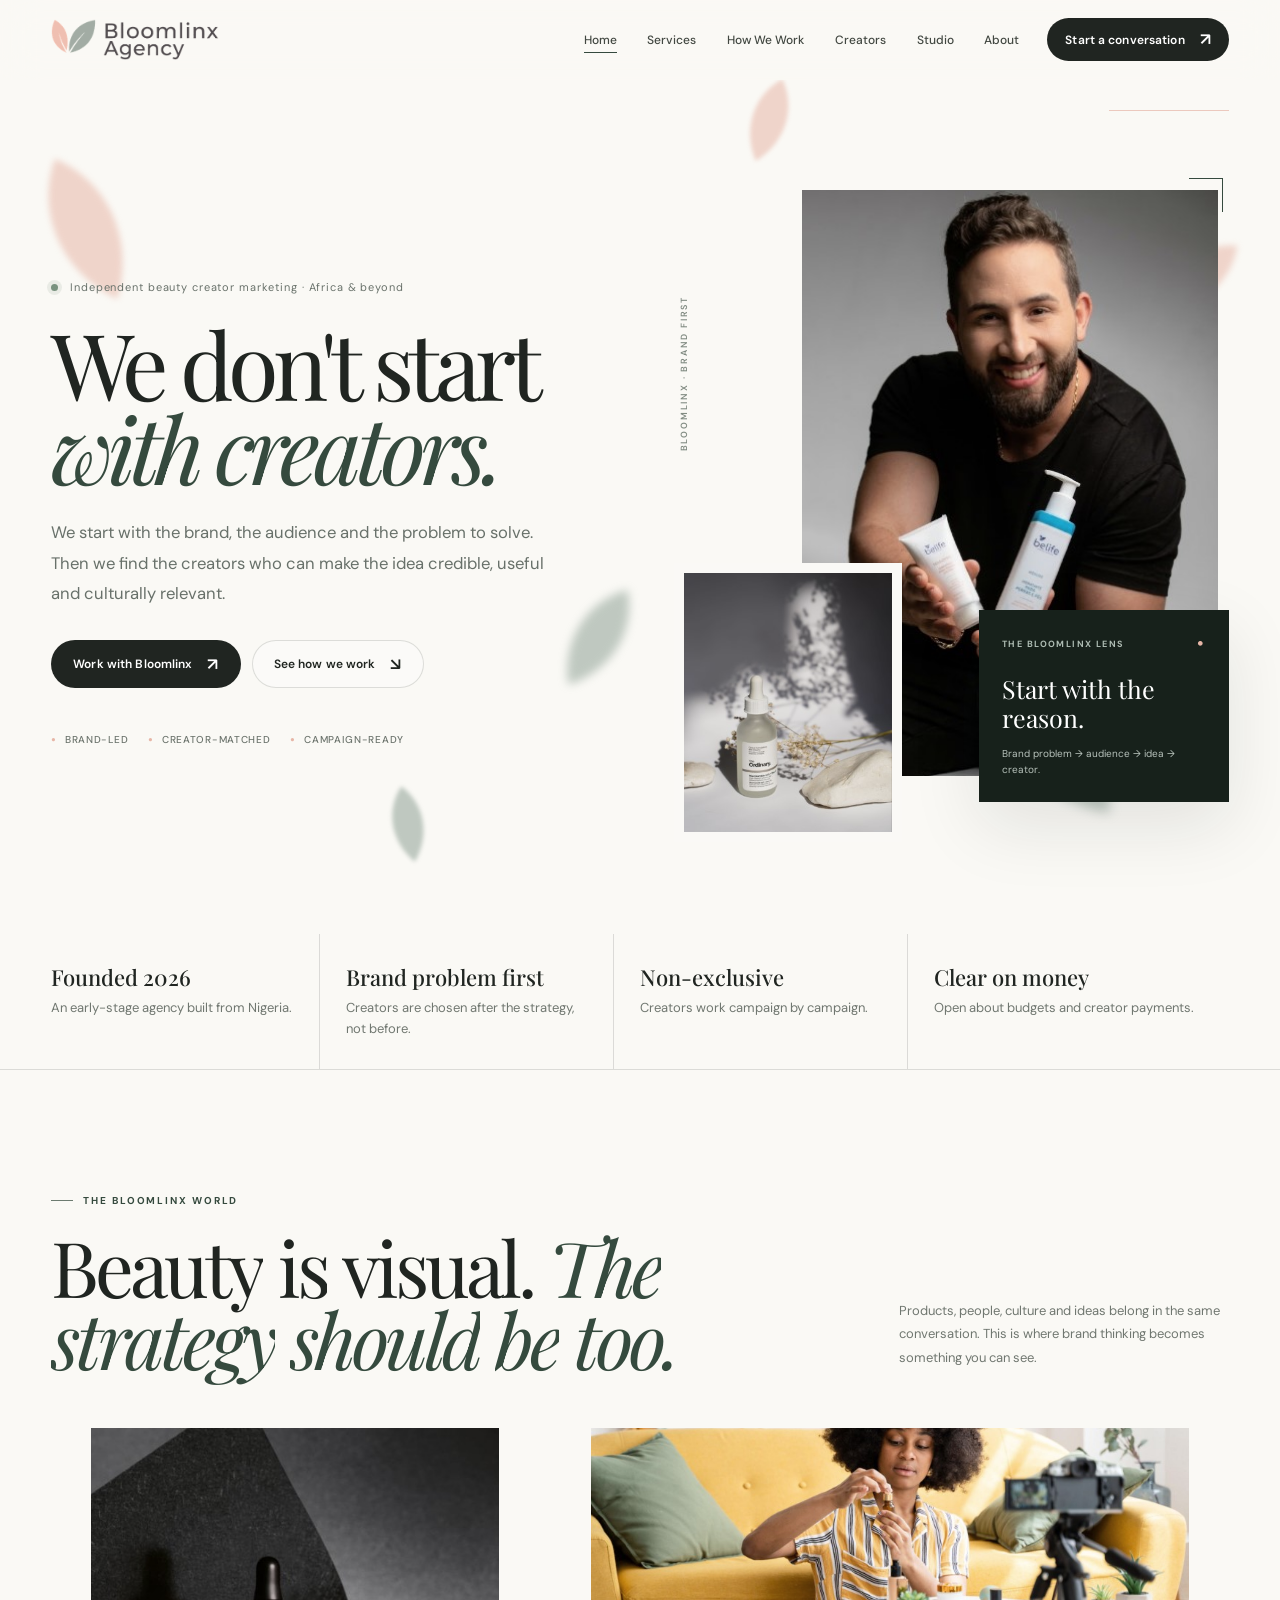
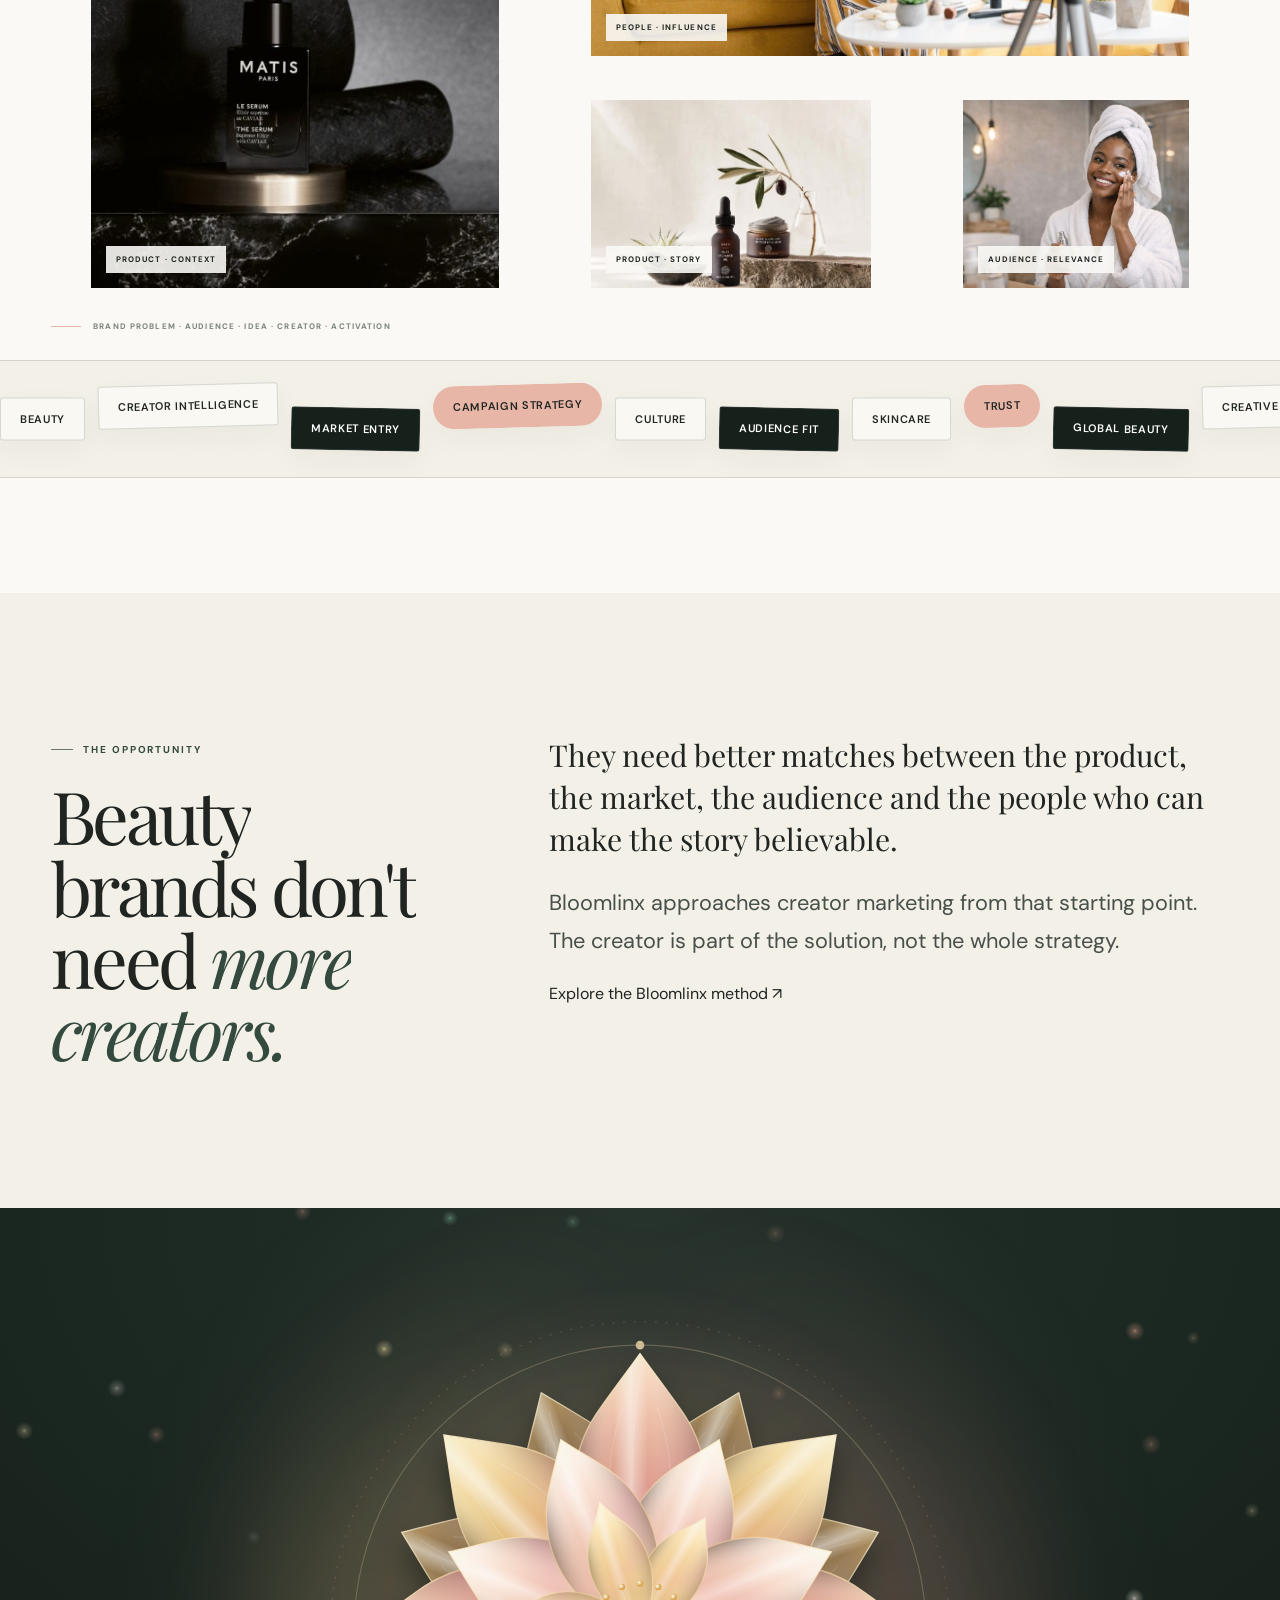
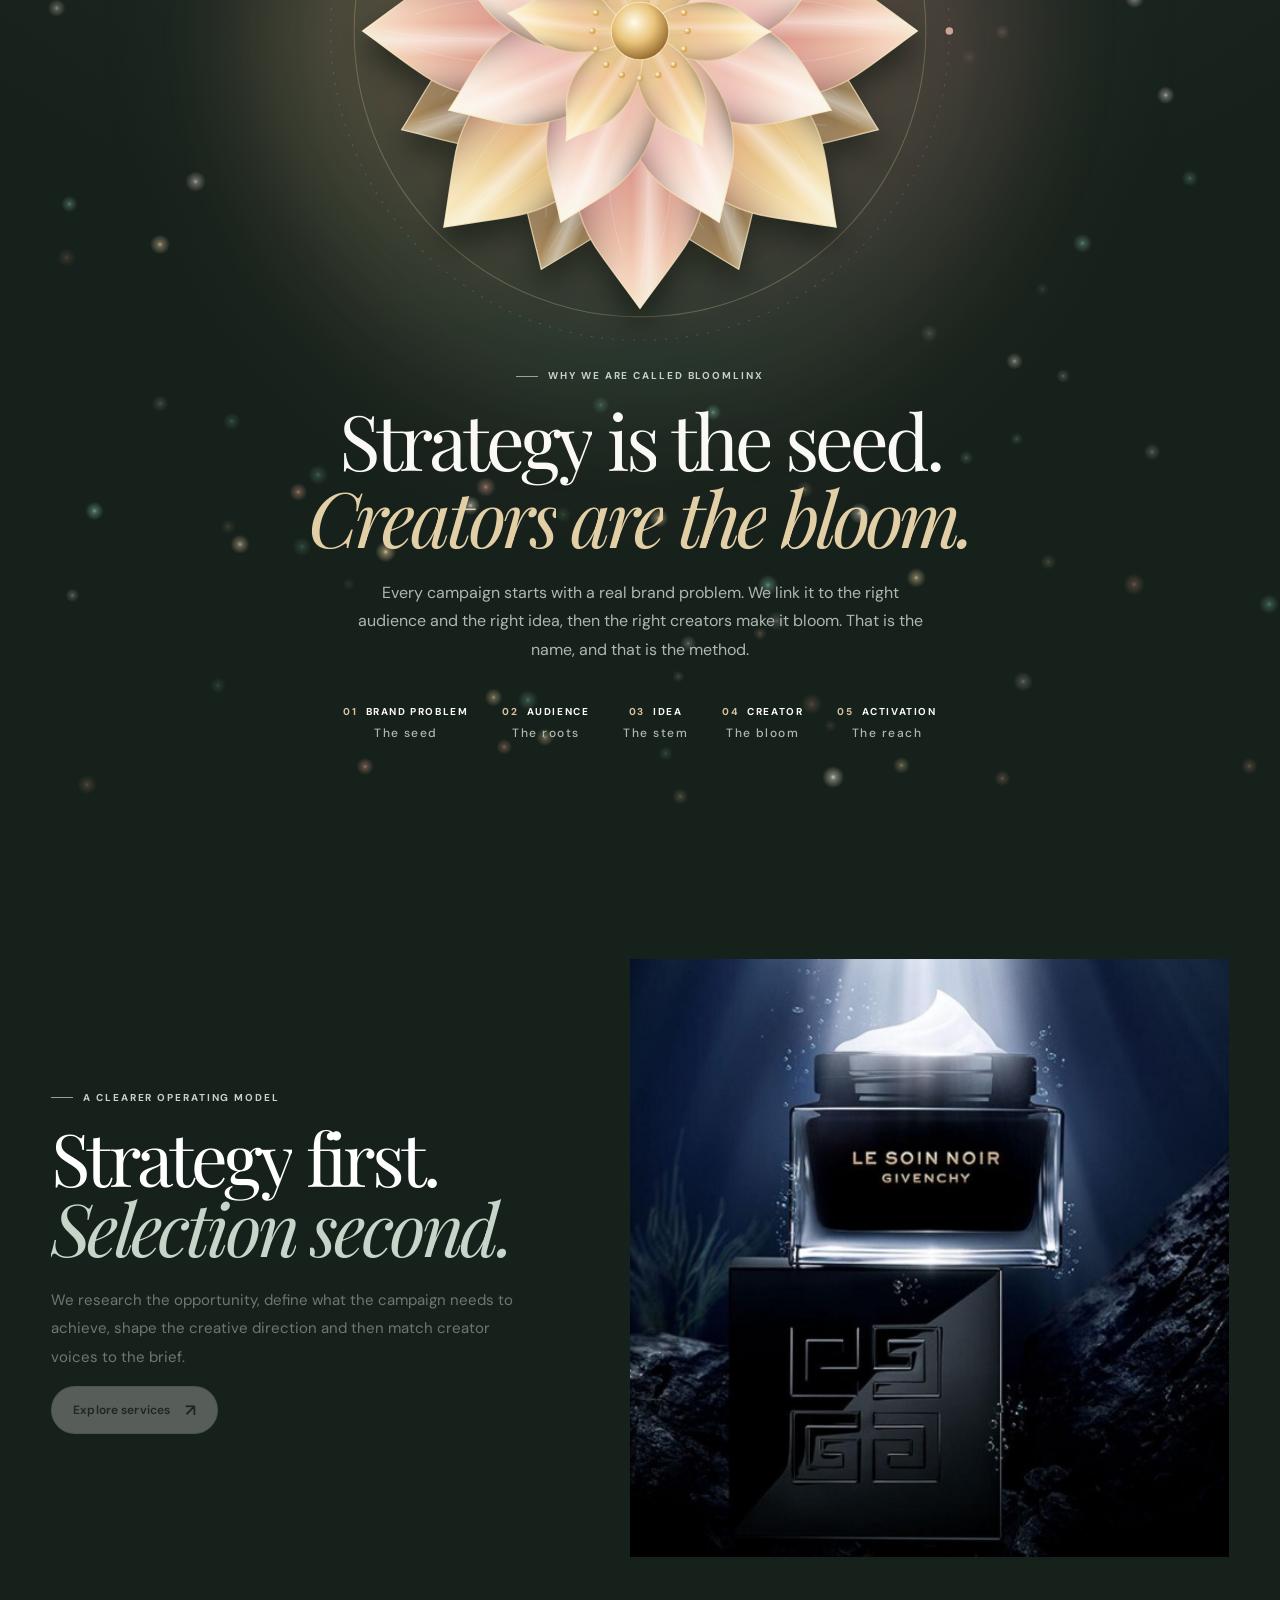
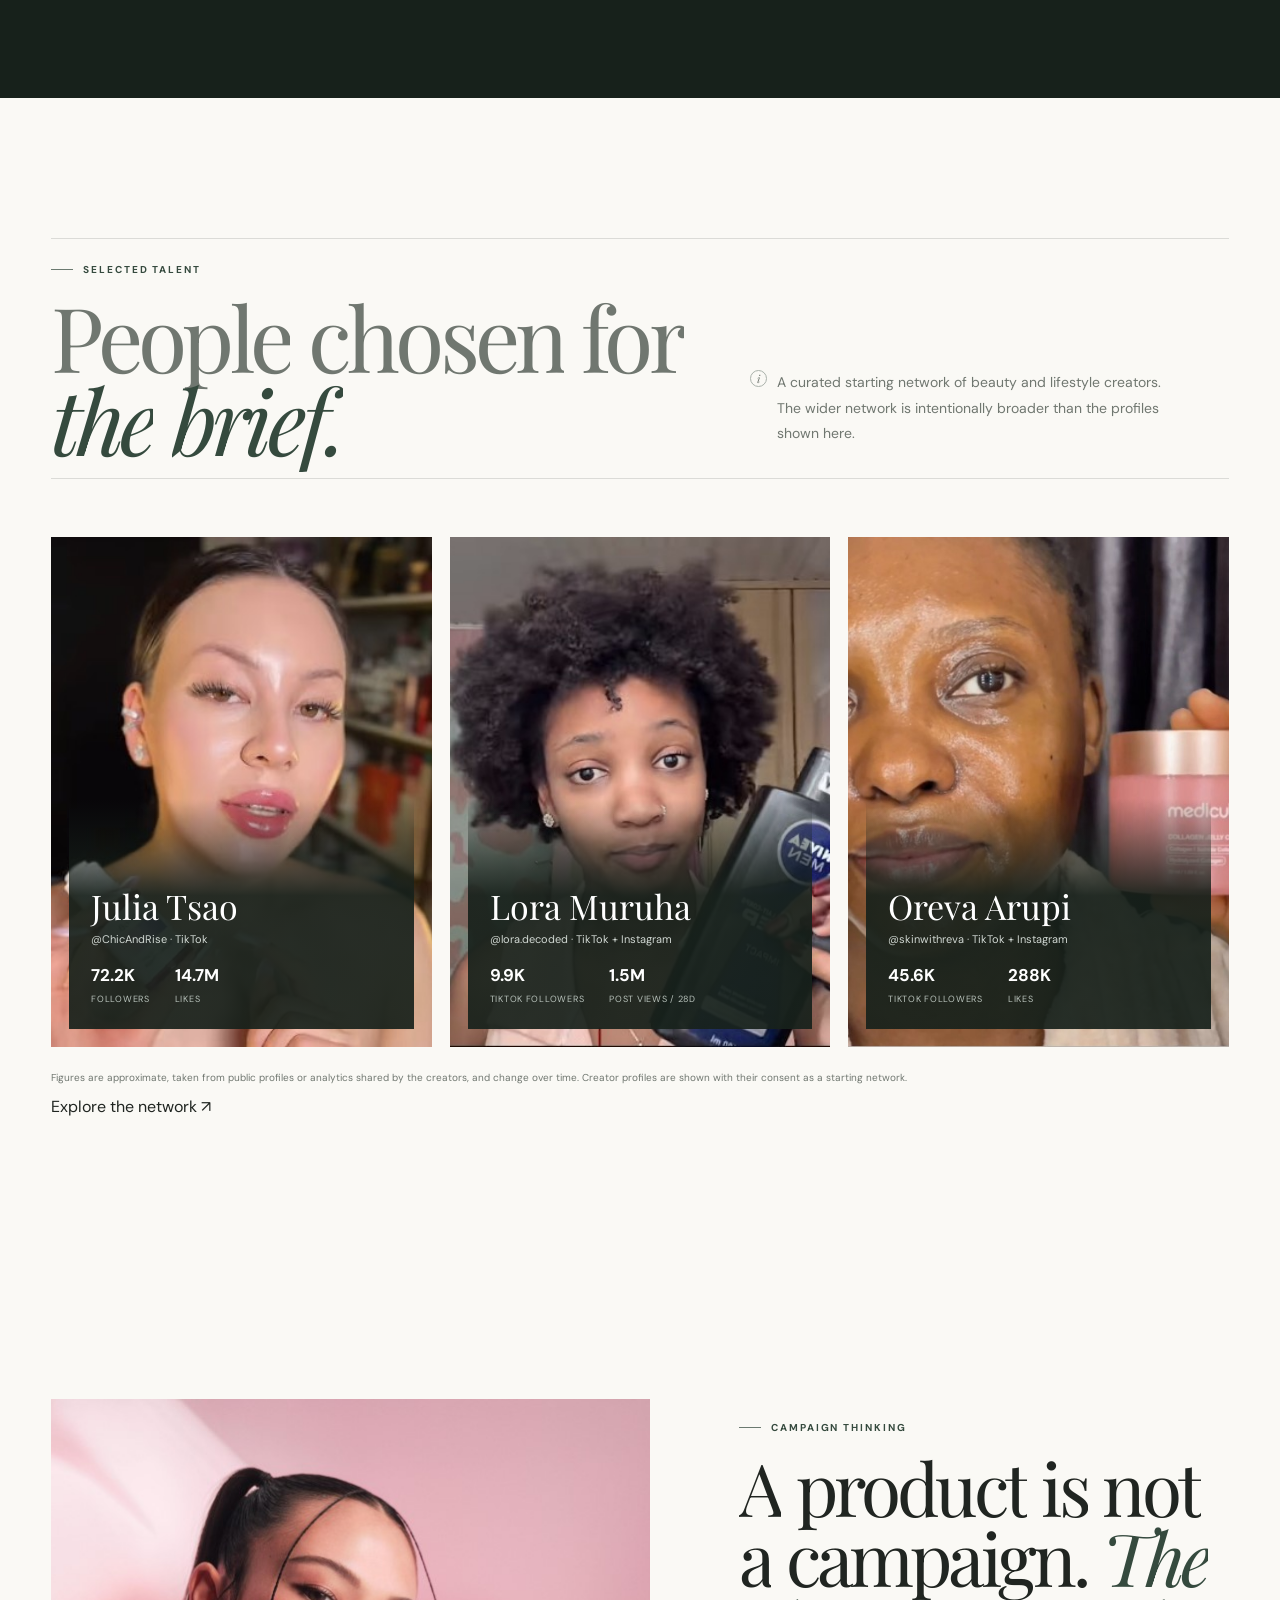
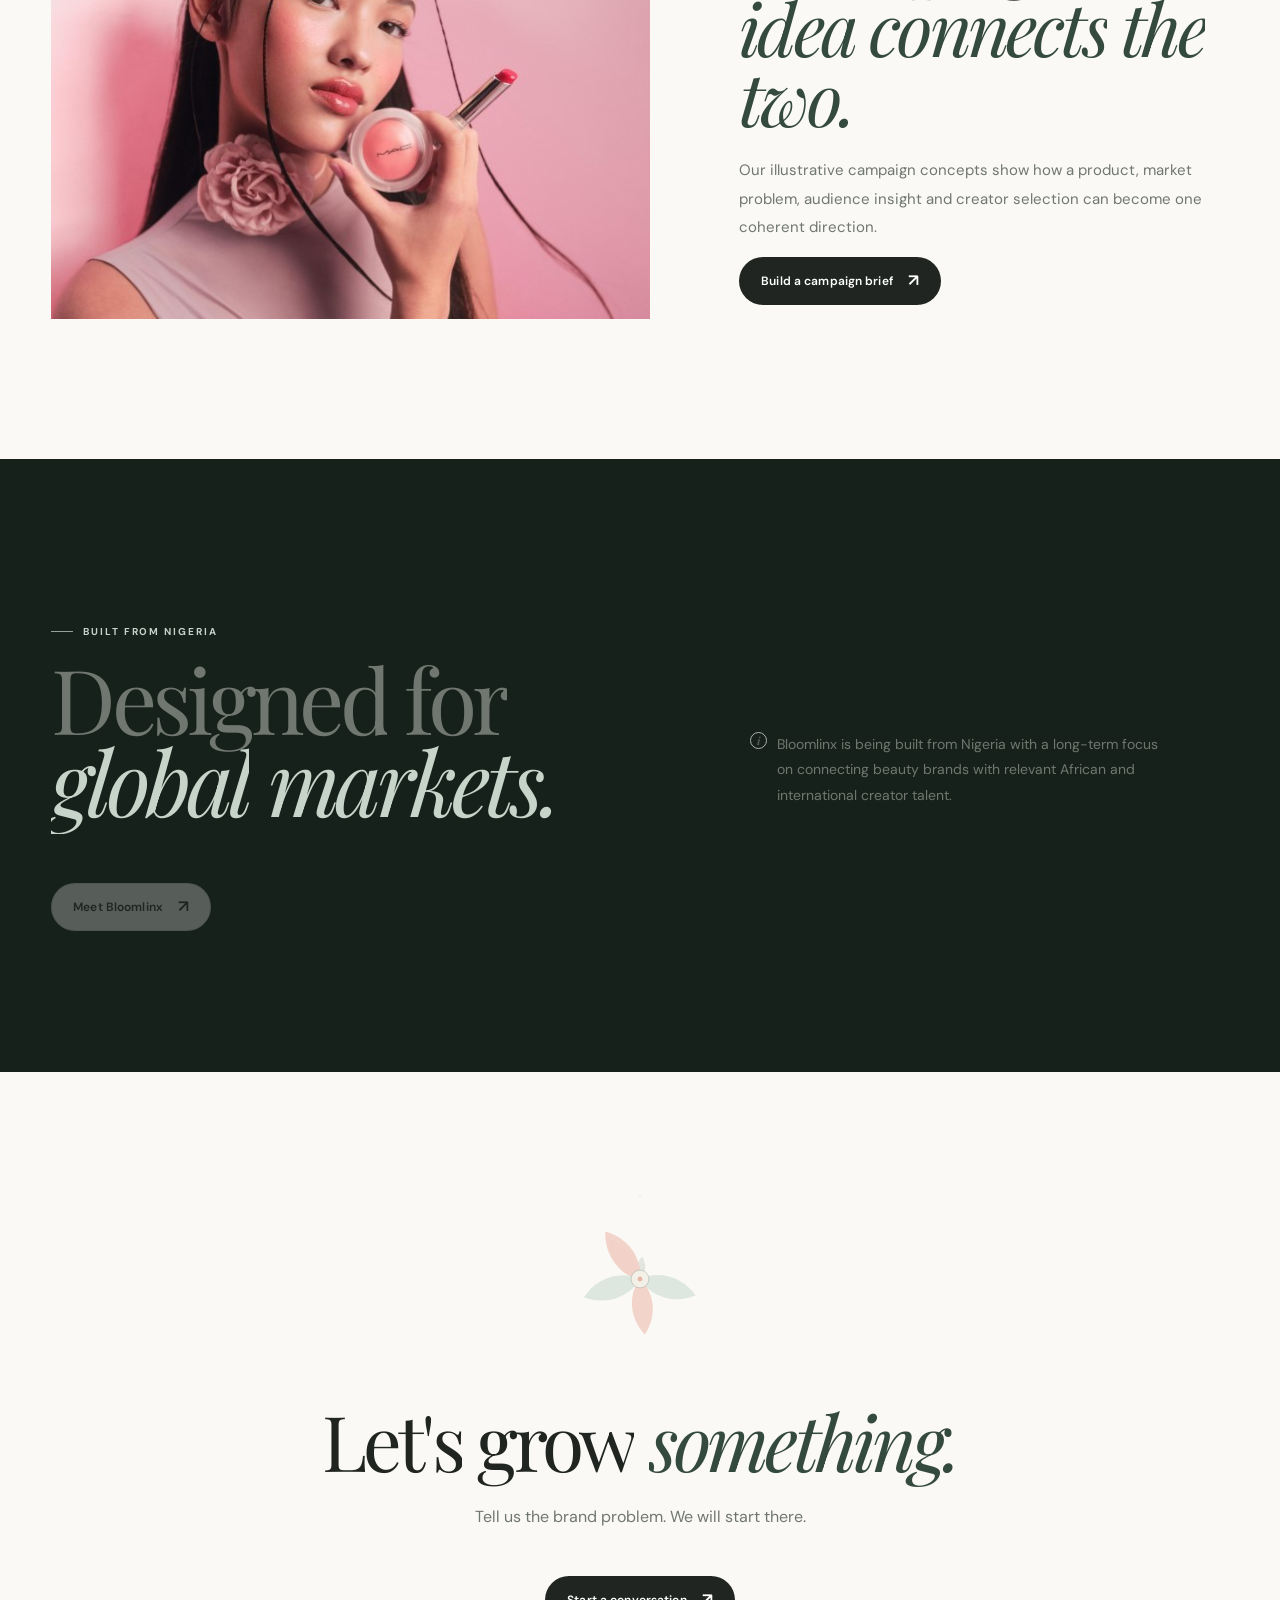
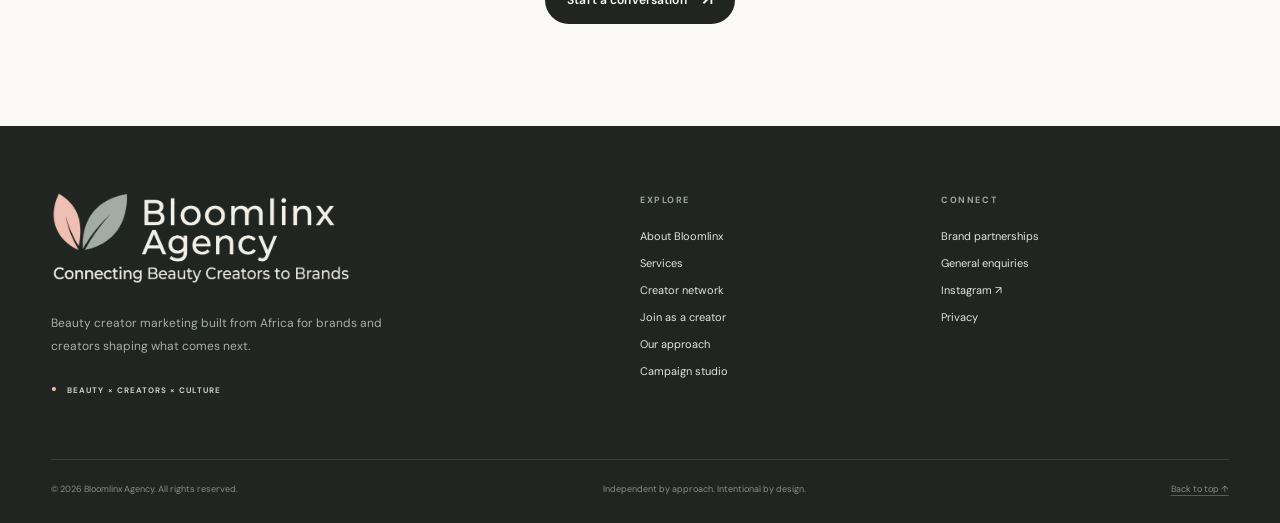
==== commit 780d16a5: "Add files via upload" ====
--- a/index.html
+++ b/index.html
@@ -732,7 +732,7 @@
 @keyframes bxAura{to{rotate:360deg}}
 .bl-dust{position:absolute;inset:0;width:100%;height:100%;pointer-events:none;z-index:0}
 .bloom-grand .bl-svg{overflow:visible}
-.bloom-grand .bl-svg .pt{transform:rotate(calc(var(--a)*var(--q,0) - (1 - var(--q,0))*16deg)) scale(calc(.3 + var(--q,0)*.7),calc(.16 + var(--q,0)*.84));opacity:clamp(0,calc(var(--q,0)*2.6),1);transition:transform .75s cubic-bezier(.2,1.28,.32,1),opacity .5s linear}
+.bloom-grand .bl-svg .pt{transform:rotate(calc(var(--a)*var(--q,0) - (1 - var(--q,0))*16deg)) scale(calc(.3 + var(--q,0)*.7),calc(.16 + var(--q,0)*.84));opacity:clamp(0,calc(var(--q,0)*2.6),1)}
 .bx-ground{opacity:calc(var(--p)*.75)}
 .bx-lt1{transform:translate(calc(var(--mx,0)*46px),calc(var(--my,0)*40px));transition:transform .9s var(--ease)}
 .bx-lt2{animation:bxSweep 11s ease-in-out infinite alternate;opacity:calc(var(--p)*.9);mix-blend-mode:screen}
@@ -741,13 +741,21 @@
 .bx-sp{transform-box:fill-box;transform-origin:50% 50%;animation:bxPulse 3.4s ease-in-out infinite alternate}
 @keyframes bxPulse{from{transform:scale(.86)}to{transform:scale(1.14)}}
 .bx-stm{transform-box:view-box;transform-origin:50% 50%;transform:scale(calc(.3 + var(--p)*.7));opacity:clamp(0,calc(var(--p)*1.8 - .35),1)}
+.bloom-grand .bl-wrap,.bl-dust{transform:translate3d(0,0,0);will-change:transform,opacity}
+.bloom-grand::before,.bloom-grand::after{will-change:transform,opacity}
+@media (max-width:768px){
+.bloom-grand::after,.bx-lt1{display:none}
+.bloom-grand .bl-svg .fl-out,.bloom-grand .bl-svg .fl-in{filter:none!important;animation:none!important}
+.bloom-grand .bl-svg .rg,.bx-sp,.bx-lt2{animation:none!important}
+.bg-pollen i:nth-child(n+9){display:none}
+}
 @media (prefers-reduced-motion:reduce){.bloom-grand::after,.bx-lt2,.bx-sp{animation:none}.bloom-grand .bl-svg .pt{transition:none}}
 </style><script type="application/ld+json">{"@context": "https://schema.org", "@type": "Organization", "name": "Bloomlinx Agency", "url": "https://bloomlinxagency.site/", "logo": "https://bloomlinxagency.site/images/logo-full-dark.png", "image": "https://bloomlinxagency.site/images/og-image.png", "email": "contact@bloomlinxagency.site", "foundingDate": "2026", "description": "Beauty creator marketing built around brand problems, audience relevance and the creators who can make an idea credible.", "sameAs": ["https://www.instagram.com/bloomlinx.agency/"], "address": {"@type": "PostalAddress", "addressCountry": "NG"}}</script></head><body><a class="skip-link" href="#main-content">Skip to content</a><div class="page-progress" aria-hidden="true"></div><header class="site-header" id="siteHeader"><div class="container nav"><a class="logo-wrap" href="./" aria-label="Bloomlinx Agency home"><img src="images/logo-header.png" alt="Bloomlinx Agency" width="440" height="103"></a><nav class="nav-links" aria-label="Main navigation"><a href="./" aria-current="location">Home</a><a href="services">Services</a><a href="how-we-work">How We Work</a><a href="creators">Creators</a><a href="campaign-fit">Studio</a><a href="about">About</a></nav><a class="nav-cta" href="contact">Start a conversation <span class="button-arrow" aria-hidden="true">↗</span></a><button class="menu-btn" id="menuBtn" type="button" aria-label="Open navigation menu" aria-controls="mobilePanel" aria-expanded="false"><span class="menu-icon" aria-hidden="true"></span></button></div></header><nav class="mobile-panel" id="mobilePanel" aria-label="Mobile navigation" inert><a href="./" aria-current="location">Home</a><a href="services">Services</a><a href="how-we-work">How We Work</a><a href="creators">Creators</a><a href="campaign-fit">Studio</a><a href="about">About</a><a href="contact">Contact</a><p class="mobile-panel-note">Beauty × Creators × Culture<br>Built from Africa. Looking outward.</p></nav><main id="main-content">
 <section class="hero" id="top"><div class="hero-leaves" aria-hidden="true"><span class="hl" style="--x:3%;--y:16%;--s:96px;--d:-26;--t:19s;--b:3px;--c:#e7b6a7;--r:-24deg"><svg viewBox="0 0 60 100"><path d="M30 98C6 70 4 30 30 2C56 30 54 70 30 98Z"/></svg></span><span class="hl" style="--x:44%;--y:62%;--s:70px;--d:18;--t:23s;--b:5px;--c:#8fa195;--r:32deg"><svg viewBox="0 0 60 100"><path d="M30 98C6 70 4 30 30 2C56 30 54 70 30 98Z"/></svg></span><span class="hl" style="--x:58%;--y:8%;--s:54px;--d:-12;--t:17s;--b:2px;--c:#e7b6a7;--r:18deg"><svg viewBox="0 0 60 100"><path d="M30 98C6 70 4 30 30 2C56 30 54 70 30 98Z"/></svg></span><span class="hl" style="--x:78%;--y:70%;--s:110px;--d:30;--t:26s;--b:6px;--c:#8fa195;--r:-40deg"><svg viewBox="0 0 60 100"><path d="M30 98C6 70 4 30 30 2C56 30 54 70 30 98Z"/></svg></span><span class="hl" style="--x:91%;--y:24%;--s:64px;--d:-20;--t:21s;--b:3px;--c:#e7b6a7;--r:52deg"><svg viewBox="0 0 60 100"><path d="M30 98C6 70 4 30 30 2C56 30 54 70 30 98Z"/></svg></span><span class="hl" style="--x:30%;--y:84%;--s:48px;--d:14;--t:16s;--b:2px;--c:#8fa195;--r:-10deg"><svg viewBox="0 0 60 100"><path d="M30 98C6 70 4 30 30 2C56 30 54 70 30 98Z"/></svg></span></div><div class="container hero-grid"><div class="hero-copy"><div class="hero-kicker"><span class="live-dot" aria-hidden="true"></span><span class="kicker-text">Independent beauty creator marketing · Africa & beyond</span></div><h1 class="hero-title" id="hero-title"><span class="line">We don't start</span><span class="line"><em>with creators.</em></span></h1><p class="hero-description">We start with the brand, the audience and the problem to solve. Then we find the creators who can make the idea credible, useful and culturally relevant.</p><div class="hero-actions"><a class="button button-dark" href="contact">Work with Bloomlinx <span class="button-arrow">↗</span></a><a class="button button-light" href="how-we-work">See how we work <span class="button-arrow">↘</span></a></div><div class="hero-proofline"><span class="proof-item">Brand-led</span><span class="proof-item">Creator-matched</span><span class="proof-item">Campaign-ready</span></div></div><div class="hero-visual"><div class="image-corner" aria-hidden="true"></div><span class="hero-index">Bloomlinx · Brand first</span><div class="hero-image-main-wrap image-mask reveal-image"><img class="hero-image-main"  alt="" aria-hidden="true" width="1000" height="1250" src="images/hero/hero-main.jpg" onerror="this.onerror=null;this.src='images/art/art-0.svg'"></div><img class="hero-image-small"  alt="" aria-hidden="true" width="650" height="700" src="images/hero/hero-small.jpg" onerror="this.onerror=null;this.src='images/art/art-2.svg'"><div class="hero-caption"><div class="hero-caption-top"><span>The Bloomlinx lens</span><span class="hero-caption-mark">•</span></div><strong>Start with the reason.</strong><small>Brand problem → audience → idea → creator.</small></div></div></div></section>
 <section class="trust-strip" aria-label="How Bloomlinx works"><div class="container"><div class="trust-item"><strong>Founded 2026</strong><span>An early-stage agency built from Nigeria.</span></div><div class="trust-item"><strong>Brand problem first</strong><span>Creators are chosen after the strategy, not before.</span></div><div class="trust-item"><strong>Non-exclusive</strong><span>Creators work campaign by campaign.</span></div><div class="trust-item"><strong>Clear on money</strong><span>Open about budgets and creator payments.</span></div></div></section>
 <section class="visual-story"><div class="container"><div class="visual-story-head"><div class="reveal"><span class="eyebrow">The Bloomlinx world</span><h2 class="display-title visual-story-title">Beauty is visual. <em>The strategy should be too.</em></h2></div><p class="visual-story-note reveal">Products, people, culture and ideas belong in the same conversation. This is where brand thinking becomes something you can see.</p></div><div class="visual-collage"><figure class="story-image tall image-mask reveal"><img alt="" aria-hidden="true" src="images/home/product-context.jpg" loading="lazy" onerror="this.onerror=null;this.src='images/art/art-1.svg'"><figcaption class="story-image-label">Product · Context</figcaption></figure><figure class="story-image wide image-mask reveal"><img alt="" aria-hidden="true" src="images/home/people-influence.jpg" loading="lazy" onerror="this.onerror=null;this.src='images/art/art-3.svg'"><figcaption class="story-image-label">People · Influence</figcaption></figure><figure class="story-image image-mask reveal"><img alt="" aria-hidden="true" src="images/home/product-story.jpg" loading="lazy" onerror="this.onerror=null;this.src='images/art/art-0.svg'"><figcaption class="story-image-label">Product · Story</figcaption></figure><figure class="story-image image-mask reveal"><img alt="" aria-hidden="true" src="images/home/audience-relevance.jpg" loading="lazy" onerror="this.onerror=null;this.src='images/art/art-2.svg'"><figcaption class="story-image-label">Audience · Relevance</figcaption></figure></div><div class="visual-story-mini">Brand problem · audience · idea · creator · activation</div></div><div class="keyword-board"><div class="keyword-track"><span class="keyword-chip">Beauty</span><span class="keyword-chip">Creator intelligence</span><span class="keyword-chip">Market entry</span><span class="keyword-chip">Campaign strategy</span><span class="keyword-chip">Culture</span><span class="keyword-chip">Audience fit</span><span class="keyword-chip">Skincare</span><span class="keyword-chip">Trust</span><span class="keyword-chip">Global beauty</span><span class="keyword-chip">Creative direction</span><span class="keyword-chip" aria-hidden="true">Beauty</span><span class="keyword-chip" aria-hidden="true">Creator intelligence</span><span class="keyword-chip" aria-hidden="true">Market entry</span><span class="keyword-chip" aria-hidden="true">Campaign strategy</span><span class="keyword-chip" aria-hidden="true">Culture</span><span class="keyword-chip" aria-hidden="true">Audience fit</span><span class="keyword-chip" aria-hidden="true">Skincare</span><span class="keyword-chip" aria-hidden="true">Trust</span><span class="keyword-chip" aria-hidden="true">Global beauty</span><span class="keyword-chip" aria-hidden="true">Creative direction</span></div></div></section>
 <section class="section intro"><div class="container intro-grid"><div class="reveal"><span class="eyebrow">The opportunity</span><h2 class="display-title intro-title">Beauty brands don't need <em>more creators.</em></h2></div><div class="intro-copy reveal"><p>They need better matches between the product, the market, the audience and the people who can make the story believable.</p><p>Bloomlinx approaches creator marketing from that starting point. The creator is part of the solution, not the whole strategy.</p><a class="text-link" href="how-we-work">Explore the Bloomlinx method <span>↗</span></a></div></div></section>
-<section class="section bloom-sec bloom-grand" id="bloom-why" aria-labelledby="bg-h"><div class="bg-pollen" aria-hidden="true"><i style="left:47%;top:27%;--s:4px;--t:9s;--w:1s"></i><i style="left:74%;top:20%;--s:3px;--t:9s;--w:8s"></i><i style="left:33%;top:12%;--s:2px;--t:15s;--w:6s"></i><i style="left:14%;top:38%;--s:2px;--t:17s;--w:6s"></i><i style="left:13%;top:80%;--s:2px;--t:12s;--w:0s"></i><i style="left:79%;top:82%;--s:4px;--t:9s;--w:3s"></i><i style="left:11%;top:79%;--s:3px;--t:13s;--w:6s"></i><i style="left:24%;top:77%;--s:2px;--t:13s;--w:8s"></i><i style="left:93%;top:31%;--s:2px;--t:12s;--w:5s"></i><i style="left:18%;top:78%;--s:2px;--t:9s;--w:3s"></i><i style="left:69%;top:76%;--s:4px;--t:14s;--w:7s"></i><i style="left:80%;top:66%;--s:3px;--t:13s;--w:3s"></i><i style="left:29%;top:39%;--s:2px;--t:13s;--w:8s"></i><i style="left:69%;top:51%;--s:4px;--t:13s;--w:1s"></i><i style="left:21%;top:73%;--s:4px;--t:11s;--w:5s"></i><i style="left:25%;top:70%;--s:4px;--t:9s;--w:1s"></i></div><canvas class="bl-dust" aria-hidden="true"></canvas><div class="container"><div class="bl-wrap"><svg class="bl-svg" viewBox="0 0 600 600" aria-hidden="true"><defs><linearGradient id="bxO1" x1="0" y1="1" x2="0" y2="0"><stop offset="0" stop-color="#24402f"/><stop offset="0.16" stop-color="#7e3d3d"/><stop offset="0.48" stop-color="#c98276"/><stop offset="0.8" stop-color="#eebfa9"/><stop offset="1" stop-color="#fbe4d0"/></linearGradient><linearGradient id="bxO2" x1="0" y1="1" x2="0" y2="0"><stop offset="0" stop-color="#33432a"/><stop offset="0.16" stop-color="#85601f"/><stop offset="0.48" stop-color="#d3a85f"/><stop offset="0.8" stop-color="#f2d9a2"/><stop offset="1" stop-color="#fdf0d0"/></linearGradient><linearGradient id="bxBk" x1="0" y1="1" x2="0" y2="0"><stop offset="0" stop-color="#16271e"/><stop offset="0.5" stop-color="#5a4630"/><stop offset="1" stop-color="#b58f5c"/></linearGradient><linearGradient id="bxM" x1="0" y1="1" x2="0" y2="0"><stop offset="0" stop-color="#6a3a36"/><stop offset="0.3" stop-color="#dca594"/><stop offset="0.7" stop-color="#f6dccf"/><stop offset="1" stop-color="#fffaf4"/></linearGradient><linearGradient id="bxI" x1="0" y1="1" x2="0" y2="0"><stop offset="0" stop-color="#8d5c24"/><stop offset="0.4" stop-color="#e0b462"/><stop offset="0.8" stop-color="#fbe3ab"/><stop offset="1" stop-color="#fff7df"/></linearGradient><linearGradient id="bxHl" x1="0" y1="0" x2="1" y2="0"><stop offset="0" stop-color="#000" stop-opacity=".42"/><stop offset="0.3" stop-color="#fff" stop-opacity="0"/><stop offset="0.43" stop-color="#fff" stop-opacity=".55"/><stop offset="0.56" stop-color="#fff" stop-opacity="0"/><stop offset="1" stop-color="#1a0a05" stop-opacity=".46"/></linearGradient><linearGradient id="bxRim" x1="0" y1="1" x2="0" y2="0"><stop offset="0" stop-color="#fff1cf" stop-opacity=".95"/><stop offset="0.5" stop-color="#e8bf84" stop-opacity=".55"/><stop offset="1" stop-color="#fff1cf" stop-opacity=".9"/></linearGradient><linearGradient id="bxIri" x1="0" y1="0" x2="1" y2="1"><stop offset="0" stop-color="#5ddcaa" stop-opacity=".28"/><stop offset="0.3" stop-color="#ffc86e" stop-opacity="0"/><stop offset="0.55" stop-color="#ff96ae" stop-opacity=".26"/><stop offset="0.8" stop-color="#ffe9c8" stop-opacity="0"/><stop offset="1" stop-color="#5ddcaa" stop-opacity=".22"/><animateTransform attributeName="gradientTransform" type="rotate" from="0 .5 .5" to="360 .5 .5" dur="16s" repeatCount="indefinite"/></linearGradient><radialGradient id="bxLt" cx=".5" cy=".5" r=".5"><stop offset="0" stop-color="#fff6e2" stop-opacity=".55"/><stop offset=".45" stop-color="#ffd9a8" stop-opacity=".16"/><stop offset="1" stop-color="#ffd9a8" stop-opacity="0"/></radialGradient><radialGradient id="bxSeed"><stop offset="0" stop-color="#fff4d2" stop-opacity=".95"/><stop offset=".3" stop-color="#f0c987" stop-opacity=".55"/><stop offset="1" stop-color="#e7b6a7" stop-opacity="0"/></radialGradient><radialGradient id="bxCore" cx=".4" cy=".35" r=".7"><stop offset="0" stop-color="#fffbe9"/><stop offset=".5" stop-color="#e9c47a"/><stop offset="1" stop-color="#8d5f25"/></radialGradient><radialGradient id="bxStm" cx=".35" cy=".35"><stop offset="0" stop-color="#fffbe9"/><stop offset="1" stop-color="#d9a652"/></radialGradient><filter id="bxSh1" x="-25%" y="-25%" width="150%" height="150%" color-interpolation-filters="sRGB"><feDropShadow dx="0" dy="16" stdDeviation="13" flood-color="#040b07" flood-opacity="0.62"/></filter><filter id="bxSh2" x="-25%" y="-25%" width="150%" height="150%" color-interpolation-filters="sRGB"><feDropShadow dx="0" dy="8" stdDeviation="9" flood-color="#2a120e" flood-opacity="0.5"/></filter><filter id="bxSh3" x="-25%" y="-25%" width="150%" height="150%" color-interpolation-filters="sRGB"><feDropShadow dx="0" dy="0" stdDeviation="8" flood-color="#f3cf8e" flood-opacity="0.45"/></filter><filter id="bxBlur" x="-30%" y="-30%" width="160%" height="160%"><feGaussianBlur stdDeviation="26"/></filter><g id="bxPO"><path d="M300 304C240 262 214 158 262 92C276 72 290 54 300 40C310 54 324 72 338 92C386 158 360 262 300 304Z"/><path d="M300 304C240 262 214 158 262 92C276 72 290 54 300 40C310 54 324 72 338 92C386 158 360 262 300 304Z" fill="url(#bxHl)"/><path d="M300 304C240 262 214 158 262 92C276 72 290 54 300 40C310 54 324 72 338 92C386 158 360 262 300 304Z" fill="url(#bxIri)"/><path d="M300 296C292 220 288 130 300 60" fill="none" stroke="#fff" stroke-opacity=".2" stroke-width=".8"/><path d="M296 290C268 230 262 150 284 90" fill="none" stroke="#fff" stroke-opacity=".2" stroke-width=".8"/><path d="M304 290C332 230 338 150 316 90" fill="none" stroke="#fff" stroke-opacity=".2" stroke-width=".8"/><path d="M300 304C240 262 214 158 262 92C276 72 290 54 300 40C310 54 324 72 338 92C386 158 360 262 300 304Z" fill="none" stroke="url(#bxRim)" stroke-width="1.3"/></g><g id="bxPM"><path d="M300 302C250 266 238 196 270 148C282 130 292 118 300 106C308 118 318 130 330 148C362 196 350 266 300 302Z"/><path d="M300 302C250 266 238 196 270 148C282 130 292 118 300 106C308 118 318 130 330 148C362 196 350 266 300 302Z" fill="url(#bxHl)"/><path d="M300 302C250 266 238 196 270 148C282 130 292 118 300 106C308 118 318 130 330 148C362 196 350 266 300 302Z" fill="url(#bxIri)"/><path d="M300 294C294 230 292 170 300 118" fill="none" stroke="#fff" stroke-opacity=".2" stroke-width=".8"/><path d="M300 302C250 266 238 196 270 148C282 130 292 118 300 106C308 118 318 130 330 148C362 196 350 266 300 302Z" fill="none" stroke="url(#bxRim)" stroke-width="1.3"/></g><g id="bxPI"><path d="M300 300C268 270 266 226 284 202C290 194 296 186 300 178C304 186 310 194 316 202C334 226 332 270 300 300Z"/><path d="M300 300C268 270 266 226 284 202C290 194 296 186 300 178C304 186 310 194 316 202C334 226 332 270 300 300Z" fill="url(#bxHl)"/><path d="M300 300C268 270 266 226 284 202C290 194 296 186 300 178C304 186 310 194 316 202C334 226 332 270 300 300Z" fill="url(#bxIri)"/><path d="M300 300C268 270 266 226 284 202C290 194 296 186 300 178C304 186 310 194 316 202C334 226 332 270 300 300Z" fill="none" stroke="url(#bxRim)" stroke-width="1.3"/></g></defs><ellipse class="bx-ground" cx="300" cy="332" rx="228" ry="214" fill="#02070a" filter="url(#bxBlur)"/><g class="rg r1"><circle cx="300" cy="300" r="268" fill="none" stroke="#d9c3a0" stroke-opacity=".34"/><circle cx="300" cy="32" r="4" fill="#e9d3a5"/></g><g class="rg r2"><circle cx="300" cy="300" r="290" fill="none" stroke="#d9c3a0" stroke-opacity=".22" stroke-dasharray="2 8"/><circle cx="590" cy="300" r="3.5" fill="#e7b6a7"/></g><g class="par1"><g class="fl-out" filter="url(#bxSh1)"><g class="pt" data-d="0.020" style="--a:22.5deg"><use href="#bxPO" fill="url(#bxBk)" transform="translate(300 300) scale(.93) translate(-300 -300)" opacity=".92"/></g><g class="pt" data-d="0.055" style="--a:67.5deg"><use href="#bxPO" fill="url(#bxBk)" transform="translate(300 300) scale(.93) translate(-300 -300)" opacity=".92"/></g><g class="pt" data-d="0.090" style="--a:112.5deg"><use href="#bxPO" fill="url(#bxBk)" transform="translate(300 300) scale(.93) translate(-300 -300)" opacity=".92"/></g><g class="pt" data-d="0.125" style="--a:157.5deg"><use href="#bxPO" fill="url(#bxBk)" transform="translate(300 300) scale(.93) translate(-300 -300)" opacity=".92"/></g><g class="pt" data-d="0.160" style="--a:202.5deg"><use href="#bxPO" fill="url(#bxBk)" transform="translate(300 300) scale(.93) translate(-300 -300)" opacity=".92"/></g><g class="pt" data-d="0.195" style="--a:247.5deg"><use href="#bxPO" fill="url(#bxBk)" transform="translate(300 300) scale(.93) translate(-300 -300)" opacity=".92"/></g><g class="pt" data-d="0.230" style="--a:292.5deg"><use href="#bxPO" fill="url(#bxBk)" transform="translate(300 300) scale(.93) translate(-300 -300)" opacity=".92"/></g><g class="pt" data-d="0.265" style="--a:337.5deg"><use href="#bxPO" fill="url(#bxBk)" transform="translate(300 300) scale(.93) translate(-300 -300)" opacity=".92"/></g><g class="pt" data-d="0.000" style="--a:0deg"><use href="#bxPO" fill="url(#bxO1)"/></g><g class="pt" data-d="0.035" style="--a:45deg"><use href="#bxPO" fill="url(#bxO2)"/></g><g class="pt" data-d="0.070" style="--a:90deg"><use href="#bxPO" fill="url(#bxO1)"/></g><g class="pt" data-d="0.105" style="--a:135deg"><use href="#bxPO" fill="url(#bxO2)"/></g><g class="pt" data-d="0.140" style="--a:180deg"><use href="#bxPO" fill="url(#bxO1)"/></g><g class="pt" data-d="0.175" style="--a:225deg"><use href="#bxPO" fill="url(#bxO2)"/></g><g class="pt" data-d="0.210" style="--a:270deg"><use href="#bxPO" fill="url(#bxO1)"/></g><g class="pt" data-d="0.245" style="--a:315deg"><use href="#bxPO" fill="url(#bxO2)"/></g></g></g><g class="par2"><g class="fl-in" filter="url(#bxSh2)"><g class="pt" data-d="0.200" style="--a:22.5deg"><use href="#bxPM" fill="url(#bxM)"/></g><g class="pt" data-d="0.230" style="--a:67.5deg"><use href="#bxPM" fill="url(#bxM)"/></g><g class="pt" data-d="0.260" style="--a:112.5deg"><use href="#bxPM" fill="url(#bxM)"/></g><g class="pt" data-d="0.290" style="--a:157.5deg"><use href="#bxPM" fill="url(#bxM)"/></g><g class="pt" data-d="0.320" style="--a:202.5deg"><use href="#bxPM" fill="url(#bxM)"/></g><g class="pt" data-d="0.350" style="--a:247.5deg"><use href="#bxPM" fill="url(#bxM)"/></g><g class="pt" data-d="0.380" style="--a:292.5deg"><use href="#bxPM" fill="url(#bxM)"/></g><g class="pt" data-d="0.410" style="--a:337.5deg"><use href="#bxPM" fill="url(#bxM)"/></g><g class="pt" data-d="0.400" style="--a:30deg"><use href="#bxPI" fill="url(#bxI)"/></g><g class="pt" data-d="0.420" style="--a:90deg"><use href="#bxPI" fill="url(#bxI)"/></g><g class="pt" data-d="0.440" style="--a:150deg"><use href="#bxPI" fill="url(#bxI)"/></g><g class="pt" data-d="0.460" style="--a:210deg"><use href="#bxPI" fill="url(#bxI)"/></g><g class="pt" data-d="0.480" style="--a:270deg"><use href="#bxPI" fill="url(#bxI)"/></g><g class="pt" data-d="0.500" style="--a:330deg"><use href="#bxPI" fill="url(#bxI)"/></g></g></g><g class="bx-lt1"><g class="bx-lt2"><circle cx="300" cy="300" r="300" fill="url(#bxLt)"/></g></g><g class="bx-seed"><circle class="bx-sp" cx="300" cy="300" r="74" fill="url(#bxSeed)"/></g><g class="bx-stm"><line x1="300.0" y1="270.0" x2="300.0" y2="250.0" stroke="#e9c47a" stroke-opacity=".8" stroke-width="1"/><circle cx="300.0" cy="250.0" r="3.4" fill="url(#bxStm)"/><line x1="311.5" y1="272.3" x2="319.1" y2="253.8" stroke="#e9c47a" stroke-opacity=".8" stroke-width="1"/><circle cx="319.1" cy="253.8" r="3.4" fill="url(#bxStm)"/><line x1="321.2" y1="278.8" x2="335.4" y2="264.6" stroke="#e9c47a" stroke-opacity=".8" stroke-width="1"/><circle cx="335.4" cy="264.6" r="3.4" fill="url(#bxStm)"/><line x1="327.7" y1="288.5" x2="346.2" y2="280.9" stroke="#e9c47a" stroke-opacity=".8" stroke-width="1"/><circle cx="346.2" cy="280.9" r="3.4" fill="url(#bxStm)"/><line x1="330.0" y1="300.0" x2="350.0" y2="300.0" stroke="#e9c47a" stroke-opacity=".8" stroke-width="1"/><circle cx="350.0" cy="300.0" r="3.4" fill="url(#bxStm)"/><line x1="327.7" y1="311.5" x2="346.2" y2="319.1" stroke="#e9c47a" stroke-opacity=".8" stroke-width="1"/><circle cx="346.2" cy="319.1" r="3.4" fill="url(#bxStm)"/><line x1="321.2" y1="321.2" x2="335.4" y2="335.4" stroke="#e9c47a" stroke-opacity=".8" stroke-width="1"/><circle cx="335.4" cy="335.4" r="3.4" fill="url(#bxStm)"/><line x1="311.5" y1="327.7" x2="319.1" y2="346.2" stroke="#e9c47a" stroke-opacity=".8" stroke-width="1"/><circle cx="319.1" cy="346.2" r="3.4" fill="url(#bxStm)"/><line x1="300.0" y1="330.0" x2="300.0" y2="350.0" stroke="#e9c47a" stroke-opacity=".8" stroke-width="1"/><circle cx="300.0" cy="350.0" r="3.4" fill="url(#bxStm)"/><line x1="288.5" y1="327.7" x2="280.9" y2="346.2" stroke="#e9c47a" stroke-opacity=".8" stroke-width="1"/><circle cx="280.9" cy="346.2" r="3.4" fill="url(#bxStm)"/><line x1="278.8" y1="321.2" x2="264.6" y2="335.4" stroke="#e9c47a" stroke-opacity=".8" stroke-width="1"/><circle cx="264.6" cy="335.4" r="3.4" fill="url(#bxStm)"/><line x1="272.3" y1="311.5" x2="253.8" y2="319.1" stroke="#e9c47a" stroke-opacity=".8" stroke-width="1"/><circle cx="253.8" cy="319.1" r="3.4" fill="url(#bxStm)"/><line x1="270.0" y1="300.0" x2="250.0" y2="300.0" stroke="#e9c47a" stroke-opacity=".8" stroke-width="1"/><circle cx="250.0" cy="300.0" r="3.4" fill="url(#bxStm)"/><line x1="272.3" y1="288.5" x2="253.8" y2="280.9" stroke="#e9c47a" stroke-opacity=".8" stroke-width="1"/><circle cx="253.8" cy="280.9" r="3.4" fill="url(#bxStm)"/><line x1="278.8" y1="278.8" x2="264.6" y2="264.6" stroke="#e9c47a" stroke-opacity=".8" stroke-width="1"/><circle cx="264.6" cy="264.6" r="3.4" fill="url(#bxStm)"/><line x1="288.5" y1="272.3" x2="280.9" y2="253.8" stroke="#e9c47a" stroke-opacity=".8" stroke-width="1"/><circle cx="280.9" cy="253.8" r="3.4" fill="url(#bxStm)"/></g><circle cx="300" cy="300" r="27" fill="url(#bxCore)" stroke="#fff3d0" stroke-opacity=".7" filter="url(#bxSh3)"/></svg></div><span class="eyebrow eyebrow-light bl-kicker">Why we are called Bloomlinx</span><h2 class="display-title bl-title" id="bg-h">Strategy is the seed. <em>Creators are the bloom.</em></h2><p class="bl-lead">Every campaign starts with a real brand problem. We link it to the right audience and the right idea, then the right creators make it bloom. That is the name, and that is the method.</p><ol class="bl-steps"><li><b>01</b>Brand problem<span>The seed</span></li><li><b>02</b>Audience<span>The roots</span></li><li><b>03</b>Idea<span>The stem</span></li><li><b>04</b>Creator<span>The bloom</span></li><li><b>05</b>Activation<span>The reach</span></li></ol></div></section>
+<section class="section bloom-sec bloom-grand" id="bloom-why" aria-labelledby="bg-h"><div class="bg-pollen" aria-hidden="true"><i style="left:47%;top:27%;--s:4px;--t:9s;--w:1s"></i><i style="left:74%;top:20%;--s:3px;--t:9s;--w:8s"></i><i style="left:33%;top:12%;--s:2px;--t:15s;--w:6s"></i><i style="left:14%;top:38%;--s:2px;--t:17s;--w:6s"></i><i style="left:13%;top:80%;--s:2px;--t:12s;--w:0s"></i><i style="left:79%;top:82%;--s:4px;--t:9s;--w:3s"></i><i style="left:11%;top:79%;--s:3px;--t:13s;--w:6s"></i><i style="left:24%;top:77%;--s:2px;--t:13s;--w:8s"></i><i style="left:93%;top:31%;--s:2px;--t:12s;--w:5s"></i><i style="left:18%;top:78%;--s:2px;--t:9s;--w:3s"></i><i style="left:69%;top:76%;--s:4px;--t:14s;--w:7s"></i><i style="left:80%;top:66%;--s:3px;--t:13s;--w:3s"></i><i style="left:29%;top:39%;--s:2px;--t:13s;--w:8s"></i><i style="left:69%;top:51%;--s:4px;--t:13s;--w:1s"></i><i style="left:21%;top:73%;--s:4px;--t:11s;--w:5s"></i><i style="left:25%;top:70%;--s:4px;--t:9s;--w:1s"></i></div><canvas class="bl-dust" aria-hidden="true"></canvas><div class="container"><div class="bl-wrap"><svg class="bl-svg" viewBox="0 0 600 600" aria-hidden="true"><defs><linearGradient id="bxO1" x1="0" y1="1" x2="0" y2="0"><stop offset="0" stop-color="#24402f"/><stop offset="0.16" stop-color="#7e3d3d"/><stop offset="0.48" stop-color="#c98276"/><stop offset="0.8" stop-color="#eebfa9"/><stop offset="1" stop-color="#fbe4d0"/></linearGradient><linearGradient id="bxO2" x1="0" y1="1" x2="0" y2="0"><stop offset="0" stop-color="#33432a"/><stop offset="0.16" stop-color="#85601f"/><stop offset="0.48" stop-color="#d3a85f"/><stop offset="0.8" stop-color="#f2d9a2"/><stop offset="1" stop-color="#fdf0d0"/></linearGradient><linearGradient id="bxBk" x1="0" y1="1" x2="0" y2="0"><stop offset="0" stop-color="#16271e"/><stop offset="0.5" stop-color="#5a4630"/><stop offset="1" stop-color="#b58f5c"/></linearGradient><linearGradient id="bxM" x1="0" y1="1" x2="0" y2="0"><stop offset="0" stop-color="#6a3a36"/><stop offset="0.3" stop-color="#dca594"/><stop offset="0.7" stop-color="#f6dccf"/><stop offset="1" stop-color="#fffaf4"/></linearGradient><linearGradient id="bxI" x1="0" y1="1" x2="0" y2="0"><stop offset="0" stop-color="#8d5c24"/><stop offset="0.4" stop-color="#e0b462"/><stop offset="0.8" stop-color="#fbe3ab"/><stop offset="1" stop-color="#fff7df"/></linearGradient><linearGradient id="bxHl" x1="0" y1="0" x2="1" y2="0"><stop offset="0" stop-color="#000" stop-opacity=".42"/><stop offset="0.3" stop-color="#fff" stop-opacity="0"/><stop offset="0.43" stop-color="#fff" stop-opacity=".55"/><stop offset="0.56" stop-color="#fff" stop-opacity="0"/><stop offset="1" stop-color="#1a0a05" stop-opacity=".46"/></linearGradient><linearGradient id="bxRim" x1="0" y1="1" x2="0" y2="0"><stop offset="0" stop-color="#fff1cf" stop-opacity=".95"/><stop offset="0.5" stop-color="#e8bf84" stop-opacity=".55"/><stop offset="1" stop-color="#fff1cf" stop-opacity=".9"/></linearGradient><linearGradient id="bxIri" x1="0" y1="0" x2="1" y2="1"><stop offset="0" stop-color="#5ddcaa" stop-opacity=".28"/><stop offset="0.3" stop-color="#ffc86e" stop-opacity="0"/><stop offset="0.55" stop-color="#ff96ae" stop-opacity=".26"/><stop offset="0.8" stop-color="#ffe9c8" stop-opacity="0"/><stop offset="1" stop-color="#5ddcaa" stop-opacity=".22"/><animateTransform attributeName="gradientTransform" type="rotate" from="0 .5 .5" to="360 .5 .5" dur="16s" repeatCount="indefinite"/></linearGradient><radialGradient id="bxLt" cx=".5" cy=".5" r=".5"><stop offset="0" stop-color="#fff6e2" stop-opacity=".55"/><stop offset=".45" stop-color="#ffd9a8" stop-opacity=".16"/><stop offset="1" stop-color="#ffd9a8" stop-opacity="0"/></radialGradient><radialGradient id="bxSeed"><stop offset="0" stop-color="#fff4d2" stop-opacity=".95"/><stop offset=".3" stop-color="#f0c987" stop-opacity=".55"/><stop offset="1" stop-color="#e7b6a7" stop-opacity="0"/></radialGradient><radialGradient id="bxCore" cx=".4" cy=".35" r=".7"><stop offset="0" stop-color="#fffbe9"/><stop offset=".5" stop-color="#e9c47a"/><stop offset="1" stop-color="#8d5f25"/></radialGradient><radialGradient id="bxStm" cx=".35" cy=".35"><stop offset="0" stop-color="#fffbe9"/><stop offset="1" stop-color="#d9a652"/></radialGradient><filter id="bxSh1" x="-25%" y="-25%" width="150%" height="150%" color-interpolation-filters="sRGB"><feDropShadow dx="0" dy="16" stdDeviation="13" flood-color="#040b07" flood-opacity="0.62"/></filter><filter id="bxSh2" x="-25%" y="-25%" width="150%" height="150%" color-interpolation-filters="sRGB"><feDropShadow dx="0" dy="8" stdDeviation="9" flood-color="#2a120e" flood-opacity="0.5"/></filter><filter id="bxSh3" x="-25%" y="-25%" width="150%" height="150%" color-interpolation-filters="sRGB"><feDropShadow dx="0" dy="0" stdDeviation="8" flood-color="#f3cf8e" flood-opacity="0.45"/></filter><radialGradient id="bxGnd"><stop offset="0" stop-color="#02070a" stop-opacity=".85"/><stop offset=".62" stop-color="#02070a" stop-opacity=".4"/><stop offset="1" stop-color="#02070a" stop-opacity="0"/></radialGradient><g id="bxPO"><path d="M300 304C240 262 214 158 262 92C276 72 290 54 300 40C310 54 324 72 338 92C386 158 360 262 300 304Z"/><path d="M300 304C240 262 214 158 262 92C276 72 290 54 300 40C310 54 324 72 338 92C386 158 360 262 300 304Z" fill="url(#bxHl)"/><path d="M300 304C240 262 214 158 262 92C276 72 290 54 300 40C310 54 324 72 338 92C386 158 360 262 300 304Z" fill="url(#bxIri)" class="bx-iri"/><path d="M300 296C292 220 288 130 300 60" fill="none" stroke="#fff" stroke-opacity=".2" stroke-width=".8" class="bx-vn"/><path d="M296 290C268 230 262 150 284 90" fill="none" stroke="#fff" stroke-opacity=".2" stroke-width=".8" class="bx-vn"/><path d="M304 290C332 230 338 150 316 90" fill="none" stroke="#fff" stroke-opacity=".2" stroke-width=".8" class="bx-vn"/><path d="M300 304C240 262 214 158 262 92C276 72 290 54 300 40C310 54 324 72 338 92C386 158 360 262 300 304Z" fill="none" stroke="url(#bxRim)" stroke-width="1.3"/></g><g id="bxPM"><path d="M300 302C250 266 238 196 270 148C282 130 292 118 300 106C308 118 318 130 330 148C362 196 350 266 300 302Z"/><path d="M300 302C250 266 238 196 270 148C282 130 292 118 300 106C308 118 318 130 330 148C362 196 350 266 300 302Z" fill="url(#bxHl)"/><path d="M300 302C250 266 238 196 270 148C282 130 292 118 300 106C308 118 318 130 330 148C362 196 350 266 300 302Z" fill="url(#bxIri)" class="bx-iri"/><path d="M300 294C294 230 292 170 300 118" fill="none" stroke="#fff" stroke-opacity=".2" stroke-width=".8" class="bx-vn"/><path d="M300 302C250 266 238 196 270 148C282 130 292 118 300 106C308 118 318 130 330 148C362 196 350 266 300 302Z" fill="none" stroke="url(#bxRim)" stroke-width="1.3"/></g><g id="bxPI"><path d="M300 300C268 270 266 226 284 202C290 194 296 186 300 178C304 186 310 194 316 202C334 226 332 270 300 300Z"/><path d="M300 300C268 270 266 226 284 202C290 194 296 186 300 178C304 186 310 194 316 202C334 226 332 270 300 300Z" fill="url(#bxHl)"/><path d="M300 300C268 270 266 226 284 202C290 194 296 186 300 178C304 186 310 194 316 202C334 226 332 270 300 300Z" fill="url(#bxIri)" class="bx-iri"/><path d="M300 300C268 270 266 226 284 202C290 194 296 186 300 178C304 186 310 194 316 202C334 226 332 270 300 300Z" fill="none" stroke="url(#bxRim)" stroke-width="1.3"/></g></defs><ellipse class="bx-ground" cx="300" cy="336" rx="300" ry="284" fill="url(#bxGnd)"/><g class="rg r1"><circle cx="300" cy="300" r="268" fill="none" stroke="#d9c3a0" stroke-opacity=".34"/><circle cx="300" cy="32" r="4" fill="#e9d3a5"/></g><g class="rg r2"><circle cx="300" cy="300" r="290" fill="none" stroke="#d9c3a0" stroke-opacity=".22" stroke-dasharray="2 8"/><circle cx="590" cy="300" r="3.5" fill="#e7b6a7"/></g><g class="par1"><g class="fl-out" filter="url(#bxSh1)"><g class="pt" data-d="0.020" style="--a:22.5deg"><use href="#bxPO" fill="url(#bxBk)" transform="translate(300 300) scale(.93) translate(-300 -300)" opacity=".92"/></g><g class="pt" data-d="0.055" style="--a:67.5deg"><use href="#bxPO" fill="url(#bxBk)" transform="translate(300 300) scale(.93) translate(-300 -300)" opacity=".92"/></g><g class="pt" data-d="0.090" style="--a:112.5deg"><use href="#bxPO" fill="url(#bxBk)" transform="translate(300 300) scale(.93) translate(-300 -300)" opacity=".92"/></g><g class="pt" data-d="0.125" style="--a:157.5deg"><use href="#bxPO" fill="url(#bxBk)" transform="translate(300 300) scale(.93) translate(-300 -300)" opacity=".92"/></g><g class="pt" data-d="0.160" style="--a:202.5deg"><use href="#bxPO" fill="url(#bxBk)" transform="translate(300 300) scale(.93) translate(-300 -300)" opacity=".92"/></g><g class="pt" data-d="0.195" style="--a:247.5deg"><use href="#bxPO" fill="url(#bxBk)" transform="translate(300 300) scale(.93) translate(-300 -300)" opacity=".92"/></g><g class="pt" data-d="0.230" style="--a:292.5deg"><use href="#bxPO" fill="url(#bxBk)" transform="translate(300 300) scale(.93) translate(-300 -300)" opacity=".92"/></g><g class="pt" data-d="0.265" style="--a:337.5deg"><use href="#bxPO" fill="url(#bxBk)" transform="translate(300 300) scale(.93) translate(-300 -300)" opacity=".92"/></g><g class="pt" data-d="0.000" style="--a:0deg"><use href="#bxPO" fill="url(#bxO1)"/></g><g class="pt" data-d="0.035" style="--a:45deg"><use href="#bxPO" fill="url(#bxO2)"/></g><g class="pt" data-d="0.070" style="--a:90deg"><use href="#bxPO" fill="url(#bxO1)"/></g><g class="pt" data-d="0.105" style="--a:135deg"><use href="#bxPO" fill="url(#bxO2)"/></g><g class="pt" data-d="0.140" style="--a:180deg"><use href="#bxPO" fill="url(#bxO1)"/></g><g class="pt" data-d="0.175" style="--a:225deg"><use href="#bxPO" fill="url(#bxO2)"/></g><g class="pt" data-d="0.210" style="--a:270deg"><use href="#bxPO" fill="url(#bxO1)"/></g><g class="pt" data-d="0.245" style="--a:315deg"><use href="#bxPO" fill="url(#bxO2)"/></g></g></g><g class="par2"><g class="fl-in"><g class="pt" data-d="0.200" style="--a:22.5deg"><use href="#bxPM" fill="url(#bxM)"/></g><g class="pt" data-d="0.230" style="--a:67.5deg"><use href="#bxPM" fill="url(#bxM)"/></g><g class="pt" data-d="0.260" style="--a:112.5deg"><use href="#bxPM" fill="url(#bxM)"/></g><g class="pt" data-d="0.290" style="--a:157.5deg"><use href="#bxPM" fill="url(#bxM)"/></g><g class="pt" data-d="0.320" style="--a:202.5deg"><use href="#bxPM" fill="url(#bxM)"/></g><g class="pt" data-d="0.350" style="--a:247.5deg"><use href="#bxPM" fill="url(#bxM)"/></g><g class="pt" data-d="0.380" style="--a:292.5deg"><use href="#bxPM" fill="url(#bxM)"/></g><g class="pt" data-d="0.410" style="--a:337.5deg"><use href="#bxPM" fill="url(#bxM)"/></g><g class="pt" data-d="0.400" style="--a:30deg"><use href="#bxPI" fill="url(#bxI)"/></g><g class="pt" data-d="0.420" style="--a:90deg"><use href="#bxPI" fill="url(#bxI)"/></g><g class="pt" data-d="0.440" style="--a:150deg"><use href="#bxPI" fill="url(#bxI)"/></g><g class="pt" data-d="0.460" style="--a:210deg"><use href="#bxPI" fill="url(#bxI)"/></g><g class="pt" data-d="0.480" style="--a:270deg"><use href="#bxPI" fill="url(#bxI)"/></g><g class="pt" data-d="0.500" style="--a:330deg"><use href="#bxPI" fill="url(#bxI)"/></g></g></g><g class="bx-lt1"><g class="bx-lt2"><circle cx="300" cy="300" r="300" fill="url(#bxLt)"/></g></g><g class="bx-seed"><circle class="bx-sp" cx="300" cy="300" r="74" fill="url(#bxSeed)"/></g><g class="bx-stm"><line x1="300.0" y1="270.0" x2="300.0" y2="250.0" stroke="#e9c47a" stroke-opacity=".8" stroke-width="1"/><circle cx="300.0" cy="250.0" r="3.4" fill="url(#bxStm)"/><line x1="311.5" y1="272.3" x2="319.1" y2="253.8" stroke="#e9c47a" stroke-opacity=".8" stroke-width="1"/><circle cx="319.1" cy="253.8" r="3.4" fill="url(#bxStm)"/><line x1="321.2" y1="278.8" x2="335.4" y2="264.6" stroke="#e9c47a" stroke-opacity=".8" stroke-width="1"/><circle cx="335.4" cy="264.6" r="3.4" fill="url(#bxStm)"/><line x1="327.7" y1="288.5" x2="346.2" y2="280.9" stroke="#e9c47a" stroke-opacity=".8" stroke-width="1"/><circle cx="346.2" cy="280.9" r="3.4" fill="url(#bxStm)"/><line x1="330.0" y1="300.0" x2="350.0" y2="300.0" stroke="#e9c47a" stroke-opacity=".8" stroke-width="1"/><circle cx="350.0" cy="300.0" r="3.4" fill="url(#bxStm)"/><line x1="327.7" y1="311.5" x2="346.2" y2="319.1" stroke="#e9c47a" stroke-opacity=".8" stroke-width="1"/><circle cx="346.2" cy="319.1" r="3.4" fill="url(#bxStm)"/><line x1="321.2" y1="321.2" x2="335.4" y2="335.4" stroke="#e9c47a" stroke-opacity=".8" stroke-width="1"/><circle cx="335.4" cy="335.4" r="3.4" fill="url(#bxStm)"/><line x1="311.5" y1="327.7" x2="319.1" y2="346.2" stroke="#e9c47a" stroke-opacity=".8" stroke-width="1"/><circle cx="319.1" cy="346.2" r="3.4" fill="url(#bxStm)"/><line x1="300.0" y1="330.0" x2="300.0" y2="350.0" stroke="#e9c47a" stroke-opacity=".8" stroke-width="1"/><circle cx="300.0" cy="350.0" r="3.4" fill="url(#bxStm)"/><line x1="288.5" y1="327.7" x2="280.9" y2="346.2" stroke="#e9c47a" stroke-opacity=".8" stroke-width="1"/><circle cx="280.9" cy="346.2" r="3.4" fill="url(#bxStm)"/><line x1="278.8" y1="321.2" x2="264.6" y2="335.4" stroke="#e9c47a" stroke-opacity=".8" stroke-width="1"/><circle cx="264.6" cy="335.4" r="3.4" fill="url(#bxStm)"/><line x1="272.3" y1="311.5" x2="253.8" y2="319.1" stroke="#e9c47a" stroke-opacity=".8" stroke-width="1"/><circle cx="253.8" cy="319.1" r="3.4" fill="url(#bxStm)"/><line x1="270.0" y1="300.0" x2="250.0" y2="300.0" stroke="#e9c47a" stroke-opacity=".8" stroke-width="1"/><circle cx="250.0" cy="300.0" r="3.4" fill="url(#bxStm)"/><line x1="272.3" y1="288.5" x2="253.8" y2="280.9" stroke="#e9c47a" stroke-opacity=".8" stroke-width="1"/><circle cx="253.8" cy="280.9" r="3.4" fill="url(#bxStm)"/><line x1="278.8" y1="278.8" x2="264.6" y2="264.6" stroke="#e9c47a" stroke-opacity=".8" stroke-width="1"/><circle cx="264.6" cy="264.6" r="3.4" fill="url(#bxStm)"/><line x1="288.5" y1="272.3" x2="280.9" y2="253.8" stroke="#e9c47a" stroke-opacity=".8" stroke-width="1"/><circle cx="280.9" cy="253.8" r="3.4" fill="url(#bxStm)"/></g><circle cx="300" cy="300" r="27" fill="url(#bxCore)" stroke="#fff3d0" stroke-opacity=".7" filter="url(#bxSh3)"/></svg></div><span class="eyebrow eyebrow-light bl-kicker">Why we are called Bloomlinx</span><h2 class="display-title bl-title" id="bg-h">Strategy is the seed. <em>Creators are the bloom.</em></h2><p class="bl-lead">Every campaign starts with a real brand problem. We link it to the right audience and the right idea, then the right creators make it bloom. That is the name, and that is the method.</p><ol class="bl-steps"><li><b>01</b>Brand problem<span>The seed</span></li><li><b>02</b>Audience<span>The roots</span></li><li><b>03</b>Idea<span>The stem</span></li><li><b>04</b>Creator<span>The bloom</span></li><li><b>05</b>Activation<span>The reach</span></li></ol></div></section>
 <section class="section film-section" id="film"><div class="container film-grid"><div class="film-copy reveal"><span class="eyebrow">Beauty in motion</span><h2 class="display-title film-title">Every campaign starts with <em>a real moment.</em></h2><p>A routine, a texture, a ritual someone recognises. We build from what the audience already lives, so the creator and the product feel like they belong in the same story.</p><a class="text-link" href="how-we-work">See how we work <span>↗</span></a></div><div class="film-frame reveal" style="--delay:120ms"><div class="film-box"><div class="film-media"><video id="filmVideo" muted loop playsinline preload="metadata" aria-hidden="true" tabindex="-1" disablepictureinpicture><source src="images/hero/hero-loop.mp4" type="video/mp4" onerror="document.getElementById('film').hidden=true"></video><span class="film-label">Ritual · In motion</span><button class="film-toggle" id="filmToggle" type="button" aria-label="Pause video"><svg class="i-pause" viewBox="0 0 14 14" aria-hidden="true"><rect x="2" y="1" width="3.4" height="12"/><rect x="8.6" y="1" width="3.4" height="12"/></svg><svg class="i-play" viewBox="0 0 14 14" aria-hidden="true"><path d="M3 1l10 6-10 6z"/></svg></button></div></div><p class="film-note">Illustrative footage</p></div></div></section>
 <section class="section editorial-dark"><div class="container"><div class="split-feature"><div class="feature-copy"><span class="eyebrow eyebrow-light">A clearer operating model</span><h2 class="display-title">Strategy first. <em>Selection second.</em></h2><p>We research the opportunity, define what the campaign needs to achieve, shape the creative direction and then match creator voices to the brief.</p><a class="button button-light" href="services">Explore services <span class="button-arrow">↗</span></a></div><div class="feature-image"><img alt="" aria-hidden="true" src="images/home/strategy-first.jpg" loading="lazy" onerror="this.onerror=null;this.src='images/art/art-3.svg'"></div></div></div></section>
 <section class="section"><div class="container"><div class="network-intro"><div><span class="eyebrow">Selected talent</span><h2 class="display-title">People chosen for <em>the brief.</em></h2></div><p class="network-note">A curated starting network of beauty and lifestyle creators. The wider network is intentionally broader than the profiles shown here.</p></div><div class="talent-grid"><article class="talent-card"><div class="monogram" aria-hidden="true"><span>JT</span></div><img class="photo-slot" src="images/creators/julia-tsao.jpg" alt="Portrait of Julia Tsao" loading="lazy" onerror="this.remove()"><div class="talent-overlay"><h3>Julia Tsao</h3><p>@ChicAndRise · TikTok</p><div class="talent-stats"><div><strong>72.2K</strong><span>followers</span></div><div><strong>14.7M</strong><span>likes</span></div></div></div></article><article class="talent-card"><div class="monogram" aria-hidden="true"><span>LM</span></div><img class="photo-slot" src="images/creators/lora-muruha.jpg" alt="Portrait of Lora Muruha" loading="lazy" onerror="this.remove()"><div class="talent-overlay"><h3>Lora Muruha</h3><p>@lora.decoded · TikTok + Instagram</p><div class="talent-stats"><div><strong>9.9K</strong><span>TikTok followers</span></div><div><strong>1.5M</strong><span>post views / 28d</span></div></div></div></article><article class="talent-card"><div class="monogram" aria-hidden="true"><span>OA</span></div><img class="photo-slot" src="images/creators/oreva-arupi.jpg" alt="Portrait of Oreva Arupi" loading="lazy" onerror="this.remove()"><div class="talent-overlay"><h3>Oreva Arupi</h3><p>@skinwithreva · TikTok + Instagram</p><div class="talent-stats"><div><strong>45.6K</strong><span>TikTok followers</span></div><div><strong>288K</strong><span>likes</span></div></div></div></article></div><p class="network-disclaimer">Figures are approximate, taken from public profiles or analytics shared by the creators, and change over time. Creator profiles are shown with their consent as a starting network.</p><a class="text-link" href="creators">Explore the network <span>↗</span></a></div></section>
@@ -953,7 +961,7 @@
 pointer(hero);var secs=[].slice.call(document.querySelectorAll('.bloom-sec'));secs.forEach(pointer);
 /* flower bloom, driven by scroll */
 function cl(v){return v<0?0:v>1?1:v}function ez(v){return 1-Math.pow(1-v,3)}
-secs.forEach(function(sec){var wrap=sec.querySelector('.bl-wrap'),ps=[].slice.call(sec.querySelectorAll('.pt')),li=[].slice.call(sec.querySelectorAll('.bl-steps li')),cur=RM?1:0,tgt=cur,run=0,vis=false;
+secs.forEach(function(sec){if(sec.id==='bloom-why')return;var wrap=sec.querySelector('.bl-wrap'),ps=[].slice.call(sec.querySelectorAll('.pt')),li=[].slice.call(sec.querySelectorAll('.bl-steps li')),cur=RM?1:0,tgt=cur,run=0,vis=false;
 function draw(){sec.style.setProperty('--p',cur.toFixed(3));ps.forEach(function(p){p.style.setProperty('--q',ez(cl((cur-parseFloat(p.getAttribute('data-d')))/.45)).toFixed(3))});li.forEach(function(l,i){l.classList.toggle('on',cur>.3+i*.12)});sec.classList.toggle('is-open',cur>.97)}
 function aim(){var w=wrap.getBoundingClientRect(),vh=innerHeight;tgt=RM?1:cl((vh*.9-w.top)/(vh*.9-(vh*.5-w.height/2)));if(vh+scrollY>=document.documentElement.scrollHeight-3&&w.top<vh)tgt=1}
 var last=0;function loop(ts){run=0;aim();var d=tgt-cur;if(!last||ts-last>250)last=ts-16;var dt=Math.max(16,Math.min(90,ts-last));last=ts;if(Math.abs(d)>.0015){cur+=d*(1-Math.exp(-dt/115));draw();if(vis)run=requestAnimationFrame(loop)}else{cur=tgt;draw();last=0}}
@@ -967,29 +975,59 @@
 var io=new IntersectionObserver(function(es){es.forEach(function(e){if(e.isIntersecting){e.target.classList.add('in');io.unobserve(e.target)}})},{threshold:.35});hs.forEach(function(h){io.observe(h)});
 setTimeout(function(){hs.forEach(function(h){h.classList.add('in')})},6000)}
 })();</script>
-<script>(function(){var sec=document.getElementById('bloom-why'),cv=sec&&sec.querySelector('.bl-dust');if(!cv||!cv.getContext)return;
-var RM=window.matchMedia&&matchMedia('(prefers-reduced-motion: reduce)').matches,ctx=cv.getContext('2d'),small=innerWidth<700,N=small?36:80,W=0,H=0,dpr=1,cx=0,cy=0,R=1,ms=[],vis=false,raf=0,last=0,pp=0,T=0;
-if(RM){[].forEach.call(sec.querySelectorAll('animateTransform'),function(n){n.parentNode.removeChild(n)})}
-function spr(c){var k=document.createElement('canvas');k.width=k.height=64;var g=k.getContext('2d'),r=g.createRadialGradient(32,32,0,32,32,32);r.addColorStop(0,'rgba('+c+',1)');r.addColorStop(.25,'rgba('+c+',.5)');r.addColorStop(1,'rgba('+c+',0)');g.fillStyle=r;g.fillRect(0,0,64,64);return k}
-var SP=[spr('255,230,175'),spr('242,172,152'),spr('255,249,236'),spr('150,226,190')];
+<script>(function(){var sec=document.getElementById('bloom-why');if(!sec)return;
+var mq=window.matchMedia?window.matchMedia.bind(window):null,RM=!!mq&&mq('(prefers-reduced-motion: reduce)').matches,
+LITE=!!mq&&(mq('(max-width: 768px)').matches||mq('(pointer: coarse) and (max-width: 1024px)').matches);
+var svg=sec.querySelector('.bl-svg'),wrap=sec.querySelector('.bl-wrap'),cv=sec.querySelector('.bl-dust'),li=[].slice.call(sec.querySelectorAll('.bl-steps li'));
+function rm(n){n.parentNode&&n.parentNode.removeChild(n)}function each(q,f){[].forEach.call(sec.querySelectorAll(q),f)}
+/* lite mode: strip real-time cost and hidden detail before first paint */
+if(LITE||RM)each('animateTransform',rm);
+if(LITE){each('.bx-iri,.bx-vn,.bx-lt1',rm);each('.fl-out,.fl-in',function(g){g.removeAttribute('filter')});sec.classList.add('is-lite')}
+/* ---- bloom controller: scroll only sets a flag; one rAF loop does lerp + direct transforms ---- */
+function cl(v){return v<0?0:v>1?1:v}function eb(x){var t=cl(x)-1;return 1+2.2*t*t*t+1.2*t*t}
+var ps=[].slice.call(sec.querySelectorAll('.pt')).map(function(g){return{g:g,d:parseFloat(g.getAttribute('data-d')),a:parseFloat(g.style.getPropertyValue('--a')),k:-1}});
+var cur=RM?1:0,tgt=cur,run=0,vis=false,docTop=0,wh=1,lw=0,lastP=-9,nOn=-1,open=null,last=0,TAU=LITE?80:115;
+function measure(){var r=wrap.getBoundingClientRect();docTop=r.top+window.pageYOffset;wh=r.height;lw=innerWidth}
+function aim(){var vh=innerHeight,top=docTop-window.pageYOffset,s0=vh*(LITE?.94:.9),e0=LITE?vh*.72-wh/2:vh*.5-wh/2;
+tgt=RM?1:cl((s0-top)/(s0-e0));if(vh+window.pageYOffset>=document.documentElement.scrollHeight-3&&top<vh)tgt=1}
+function draw(){if(Math.abs(cur-lastP)>.002||cur===0||cur===1){sec.style.setProperty('--p',cur.toFixed(3));lastP=cur}
+for(var i=0;i<ps.length;i++){var o=ps[i],q=eb((cur-o.d)/.45),k=Math.round(q*400);if(k===o.k)continue;o.k=k;var st=o.g.style;
+st.transform='rotate('+(o.a*q-(1-q)*16).toFixed(2)+'deg) scale('+(.3+q*.7).toFixed(3)+','+(.16+q*.84).toFixed(3)+')';st.opacity=cl(q*2.6).toFixed(2)}
+var n=0;for(var j=0;j<li.length;j++)if(cur>.3+j*.12)n++;if(n!==nOn){nOn=n;li.forEach(function(l,x){l.classList.toggle('on',x<n)})}
+var o2=cur>.97;if(o2!==open){open=o2;sec.classList.toggle('is-open',o2)}}
+var lm=0;function loop(ts){run=0;if(ts-lm>400){lm=ts;measure()}aim();var d=tgt-cur;if(!last||ts-last>250)last=ts-16;var dt=Math.max(8,Math.min(200,ts-last));last=ts;
+if(Math.abs(d)>.0015){cur+=d*(1-Math.exp(-dt/TAU));draw();if(vis)run=requestAnimationFrame(loop)}else{cur=tgt;draw();last=0}}
+function kick(){if(!run)run=requestAnimationFrame(loop)}
+/* ---- ambient dust canvas (deferred so it never blocks first paint) ---- */
+var ctx=null,W=0,H=0,dpr=1,cx=0,cy=0,R=1,ms=[],raf=0,dl=0,pp=0,T=0,SP=[];
+function spr(c){var k=document.createElement('canvas');k.width=k.height=48;var g=k.getContext('2d'),r=g.createRadialGradient(24,24,0,24,24,24);r.addColorStop(0,'rgba('+c+',1)');r.addColorStop(.25,'rgba('+c+',.5)');r.addColorStop(1,'rgba('+c+',0)');g.fillStyle=r;g.fillRect(0,0,48,48);return k}
 function mk(){return{x:Math.random()*W,y:Math.random()*H,vx:0,vy:0,z:.3+Math.random()*.7,s:SP[Math.random()*4|0],ph:Math.random()*6.28,f:.5+Math.random()*1.4}}
-function size(){var r=sec.getBoundingClientRect(),w=sec.querySelector('.bl-wrap').getBoundingClientRect();W=r.width;H=r.height;dpr=Math.min(devicePixelRatio||1,small?1.5:2);cv.width=Math.round(W*dpr);cv.height=Math.round(H*dpr);cx=w.left-r.left+w.width/2;cy=w.top-r.top+w.height/2;R=w.width/2;sec.style.setProperty('--cy',cy.toFixed(0)+'px');if(!ms.length)for(var i=0;i<N;i++)ms.push(mk())}
-function pv(){var v=parseFloat(sec.style.getPropertyValue('--p'));return isNaN(v)?0:v}
+function size(){var r=sec.getBoundingClientRect(),w=wrap.getBoundingClientRect(),cyA=w.top-r.top+w.height/2,top=0,h=r.height;R=w.width/2;W=r.width;
+if(LITE){top=Math.max(0,cyA-R*1.55);h=Math.min(r.height,cyA+R*1.55)-top;cv.style.top=top+'px';cv.style.height=h+'px';cv.style.bottom='auto'}
+H=h;dpr=LITE?1:Math.min(window.devicePixelRatio||1,2);cv.width=Math.round(W*dpr);cv.height=Math.round(H*dpr);cx=w.left-r.left+w.width/2;cy=cyA-top;
+sec.style.setProperty('--cy',cyA.toFixed(0)+'px');var N=LITE?22:80;while(ms.length<N)ms.push(mk());ms.length=N}
 function aura(p,t){var g=ctx.createRadialGradient(cx,cy,0,cx,cy,R*1.7);g.addColorStop(0,'rgba(240,205,140,'+(.2*p)+')');g.addColorStop(.5,'rgba(214,150,140,'+(.07*p)+')');g.addColorStop(1,'rgba(214,150,140,0)');ctx.fillStyle=g;ctx.fillRect(0,0,W,H);
 var b=(1-p)*(.5+.18*Math.sin(t*2.2));if(b>.01){var q=ctx.createRadialGradient(cx,cy,0,cx,cy,R*.45);q.addColorStop(0,'rgba(255,238,190,'+b+')');q.addColorStop(1,'rgba(255,238,190,0)');ctx.fillStyle=q;ctx.fillRect(0,0,W,H)}}
-function frame(ts,still){raf=0;var dt=last?Math.min(.05,(ts-last)/1e3):.016;last=ts;T+=dt;var p=RM?1:pv(),dp=p-pp;pp=p;
-ctx.setTransform(dpr,0,0,dpr,0,0);ctx.clearRect(0,0,W,H);ctx.globalCompositeOperation='lighter';aura(p,T);
+function frame(ts,still){raf=0;if(!still&&vis)raf=requestAnimationFrame(frame);if(!still&&LITE&&ts-dl<32)return;
+var dt=dl?Math.min(.06,(ts-dl)/1e3):.016;dl=ts;T+=dt;var p=RM?1:cur,dp=p-pp;pp=p;
+ctx.setTransform(dpr,0,0,dpr,0,0);ctx.clearRect(0,0,W,H);ctx.globalCompositeOperation='lighter';if(!LITE)aura(p,T);
 for(var i=0;i<ms.length;i++){var m=ms[i];
 if(!still){var dx=m.x-cx,dy=m.y-cy,d=Math.sqrt(dx*dx+dy*dy)+1,k=Math.max(0,1-d/(R*2.1));
-if(dp>0)m.vx+=dx/d*dp*k*340*m.z,m.vy+=dy/d*dp*k*340*m.z;
-m.vx+=-dy/d*k*p*5*dt*m.z;m.vy+=dx/d*k*p*5*dt*m.z;
-m.vx*=.95;m.vy*=.95;m.x+=m.vx+Math.sin(T*.4*m.f+m.ph)*.12*m.z;m.y+=m.vy-(5+9*m.z)*dt;
+if(dp>0){m.vx+=dx/d*dp*k*340*m.z;m.vy+=dy/d*dp*k*340*m.z}
+m.vx+=-dy/d*k*p*5*dt*m.z;m.vy+=dx/d*k*p*5*dt*m.z;m.vx*=.95;m.vy*=.95;m.x+=m.vx+Math.sin(T*.4*m.f+m.ph)*.12*m.z;m.y+=m.vy-(5+9*m.z)*dt;
 if(m.y<-10){m.y=H+10;m.x=Math.random()*W}if(m.x<-10)m.x=W+10;if(m.x>W+10)m.x=-10}
-var a=(.25+.75*p)*(.35+.65*(.5+.5*Math.sin(T*m.f+m.ph)))*m.z,sz=(small?8:11)*(.5+m.z)*(1+p*.4);ctx.globalAlpha=Math.min(1,a);ctx.drawImage(m.s,m.x-sz/2,m.y-sz/2,sz,sz)}
-ctx.globalAlpha=1;if(vis&&!RM)raf=requestAnimationFrame(frame)}
-function start(){if(!raf&&vis&&!RM){last=0;raf=requestAnimationFrame(frame)}}
-size();if(RM)frame(0,true);
-if('IntersectionObserver' in window){new IntersectionObserver(function(e){vis=e[0].isIntersecting;if(vis)start();else{cancelAnimationFrame(raf);raf=0}}).observe(sec)}else{vis=true;start()}
-var rt=0;window.addEventListener('resize',function(){clearTimeout(rt);rt=setTimeout(function(){small=innerWidth<700;size();if(RM)frame(0,true)},150)});
+var a=(.25+.75*p)*(.35+.65*(.5+.5*Math.sin(T*m.f+m.ph)))*m.z,sz=(LITE?8:11)*(.5+m.z)*(1+p*.4);ctx.globalAlpha=Math.min(1,a);ctx.drawImage(m.s,m.x-sz/2,m.y-sz/2,sz,sz)}
+ctx.globalAlpha=1}
+function startDust(){if(!raf&&vis&&ctx&&!RM){dl=0;raf=requestAnimationFrame(frame)}}
+function initDust(){if(!cv||!cv.getContext)return;ctx=cv.getContext('2d');SP=[spr('255,230,175'),spr('242,172,152'),spr('255,249,236'),spr('150,226,190')];size();if(RM)frame(0,true);else startDust()}
+/* ---- wiring ---- */
+measure();draw();
+if('IntersectionObserver' in window){new IntersectionObserver(function(e){vis=e[0].isIntersecting;
+try{if(svg&&svg.pauseAnimations)vis?svg.unpauseAnimations():svg.pauseAnimations()}catch(x){}
+if(vis){measure();kick();startDust()}else if(raf){cancelAnimationFrame(raf);raf=0}},{rootMargin:'20% 0px'}).observe(sec)}else{vis=true}
+window.addEventListener('scroll',function(){if(vis){if(!run)measure();kick()}},{passive:true});if(window.ResizeObserver){new ResizeObserver(function(){measure();kick()}).observe(document.documentElement)}
+var rt=0;window.addEventListener('resize',function(){clearTimeout(rt);rt=setTimeout(function(){if(innerWidth!==lw){measure();if(ctx)size()}kick()},150)});
+window.addEventListener('load',function(){measure();kick()});
+kick();(window.requestIdleCallback||function(f){setTimeout(f,300)})(initDust,{timeout:1500});
 })();</script>
 </body></html>
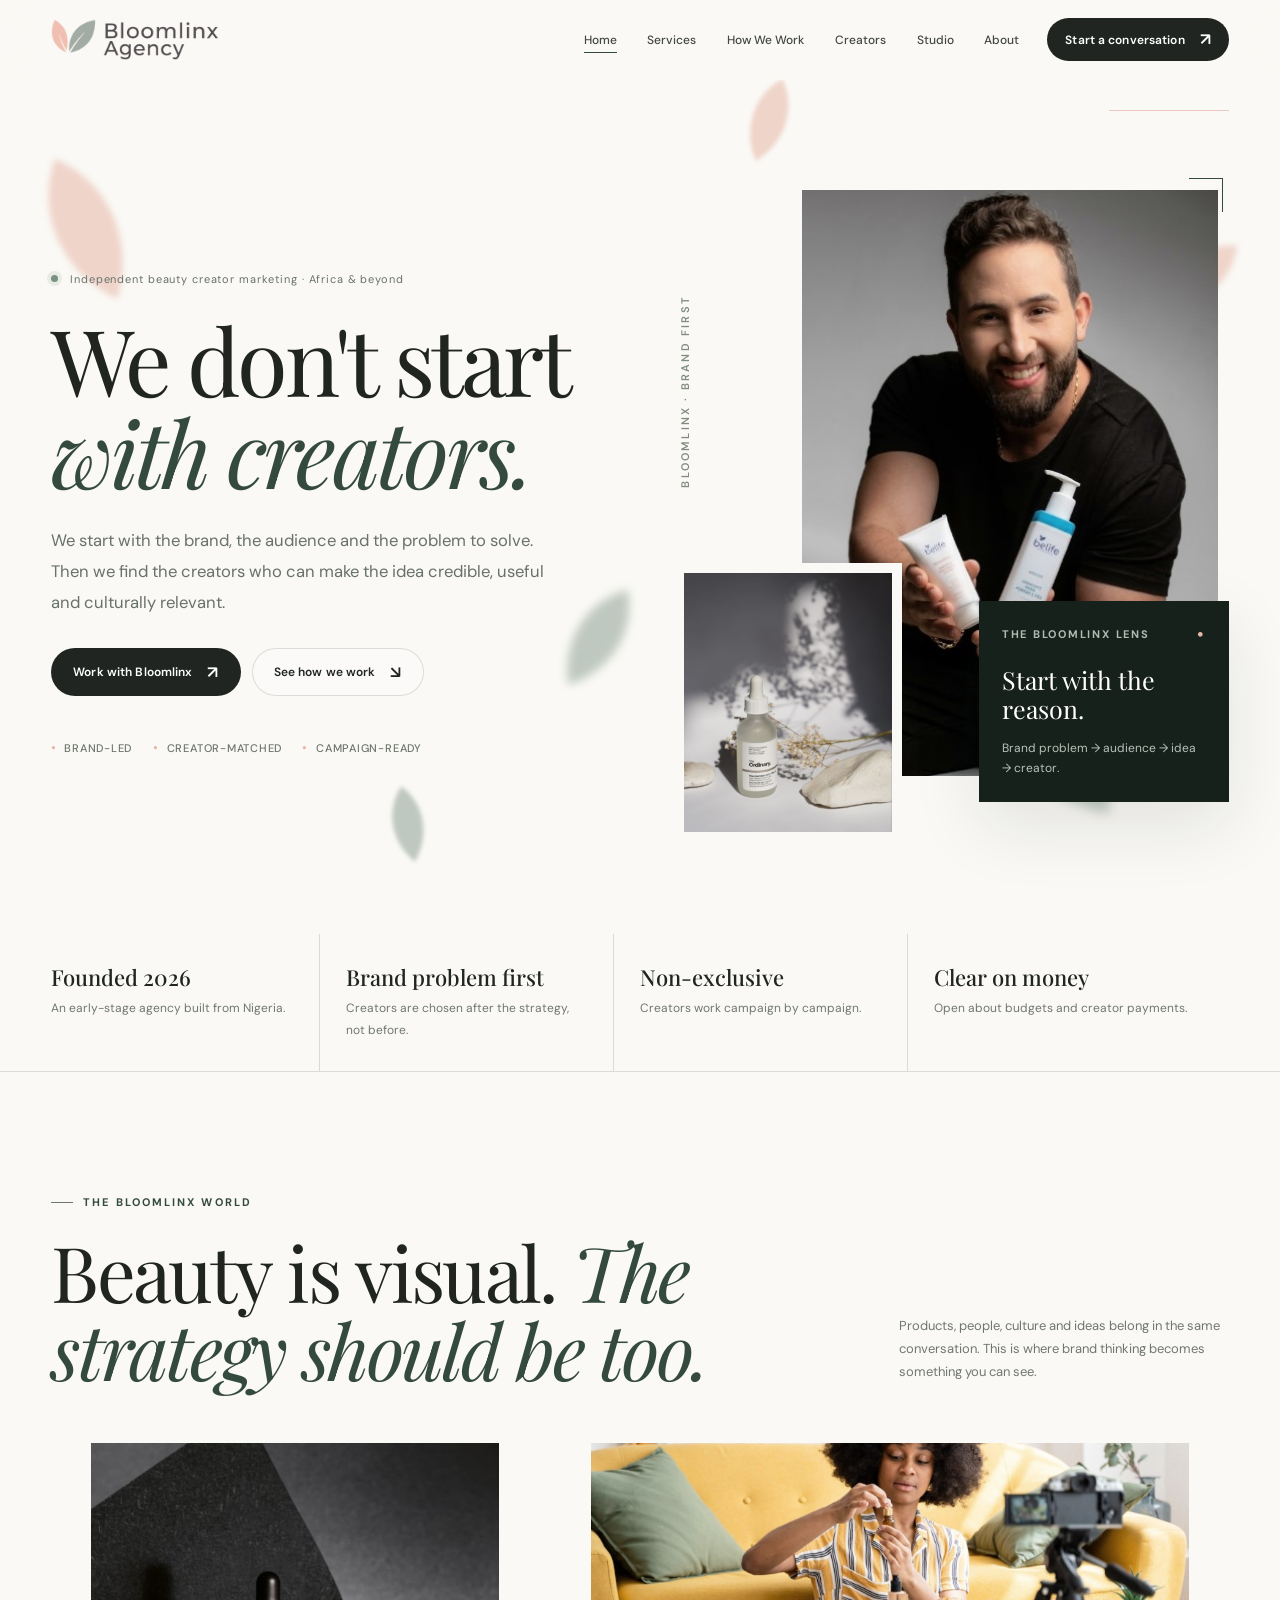
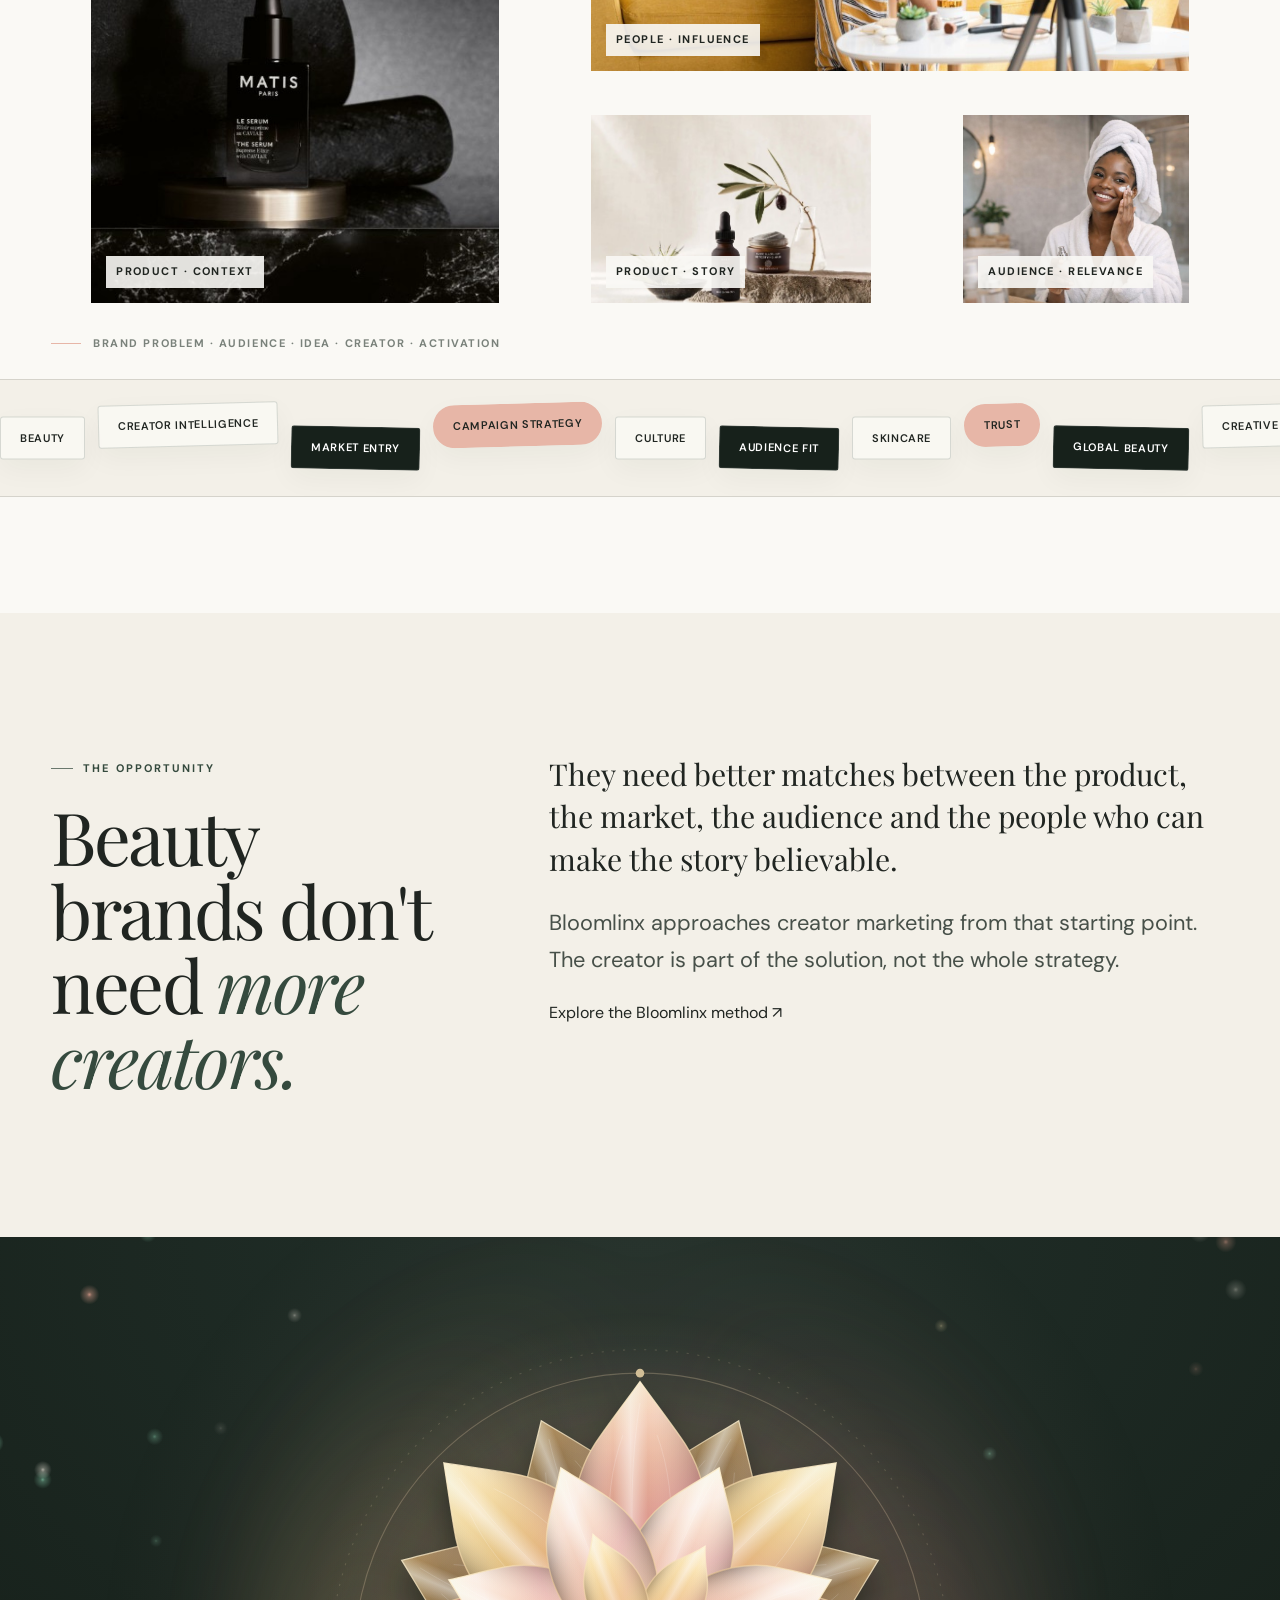
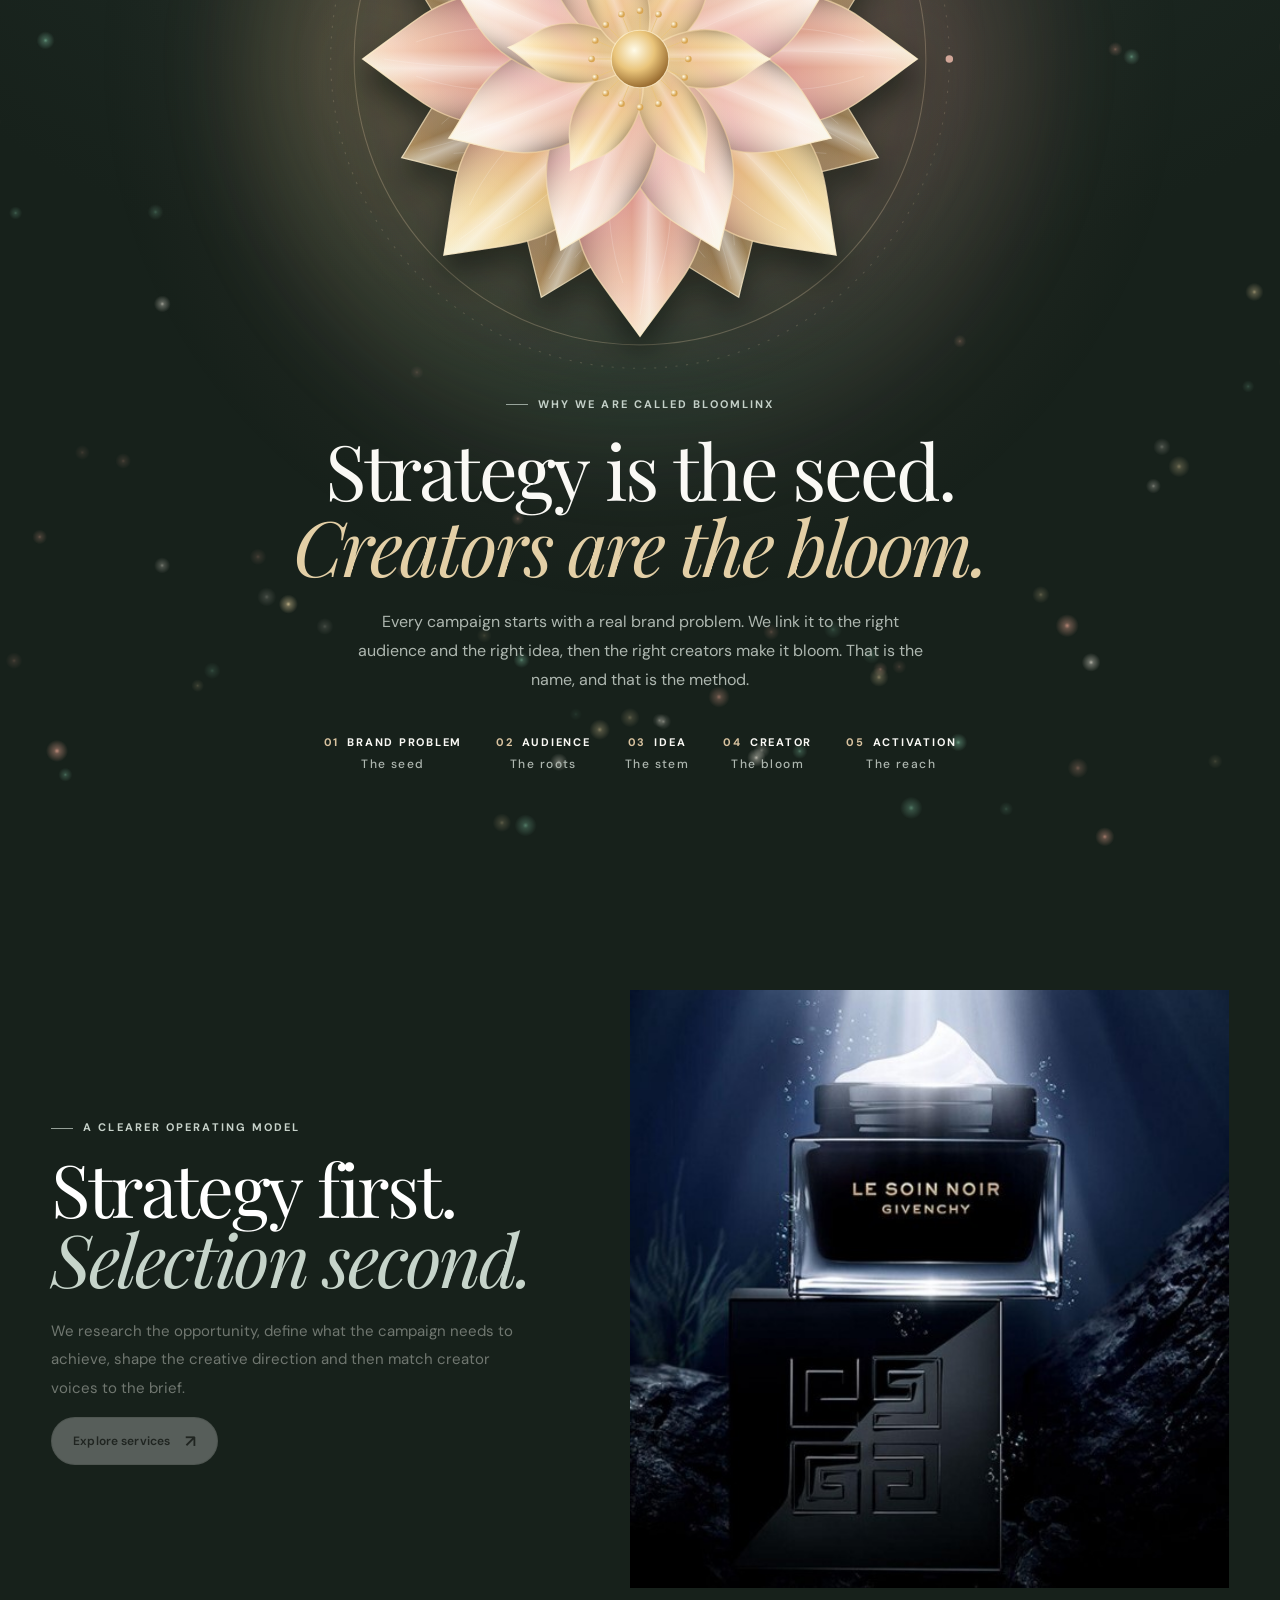
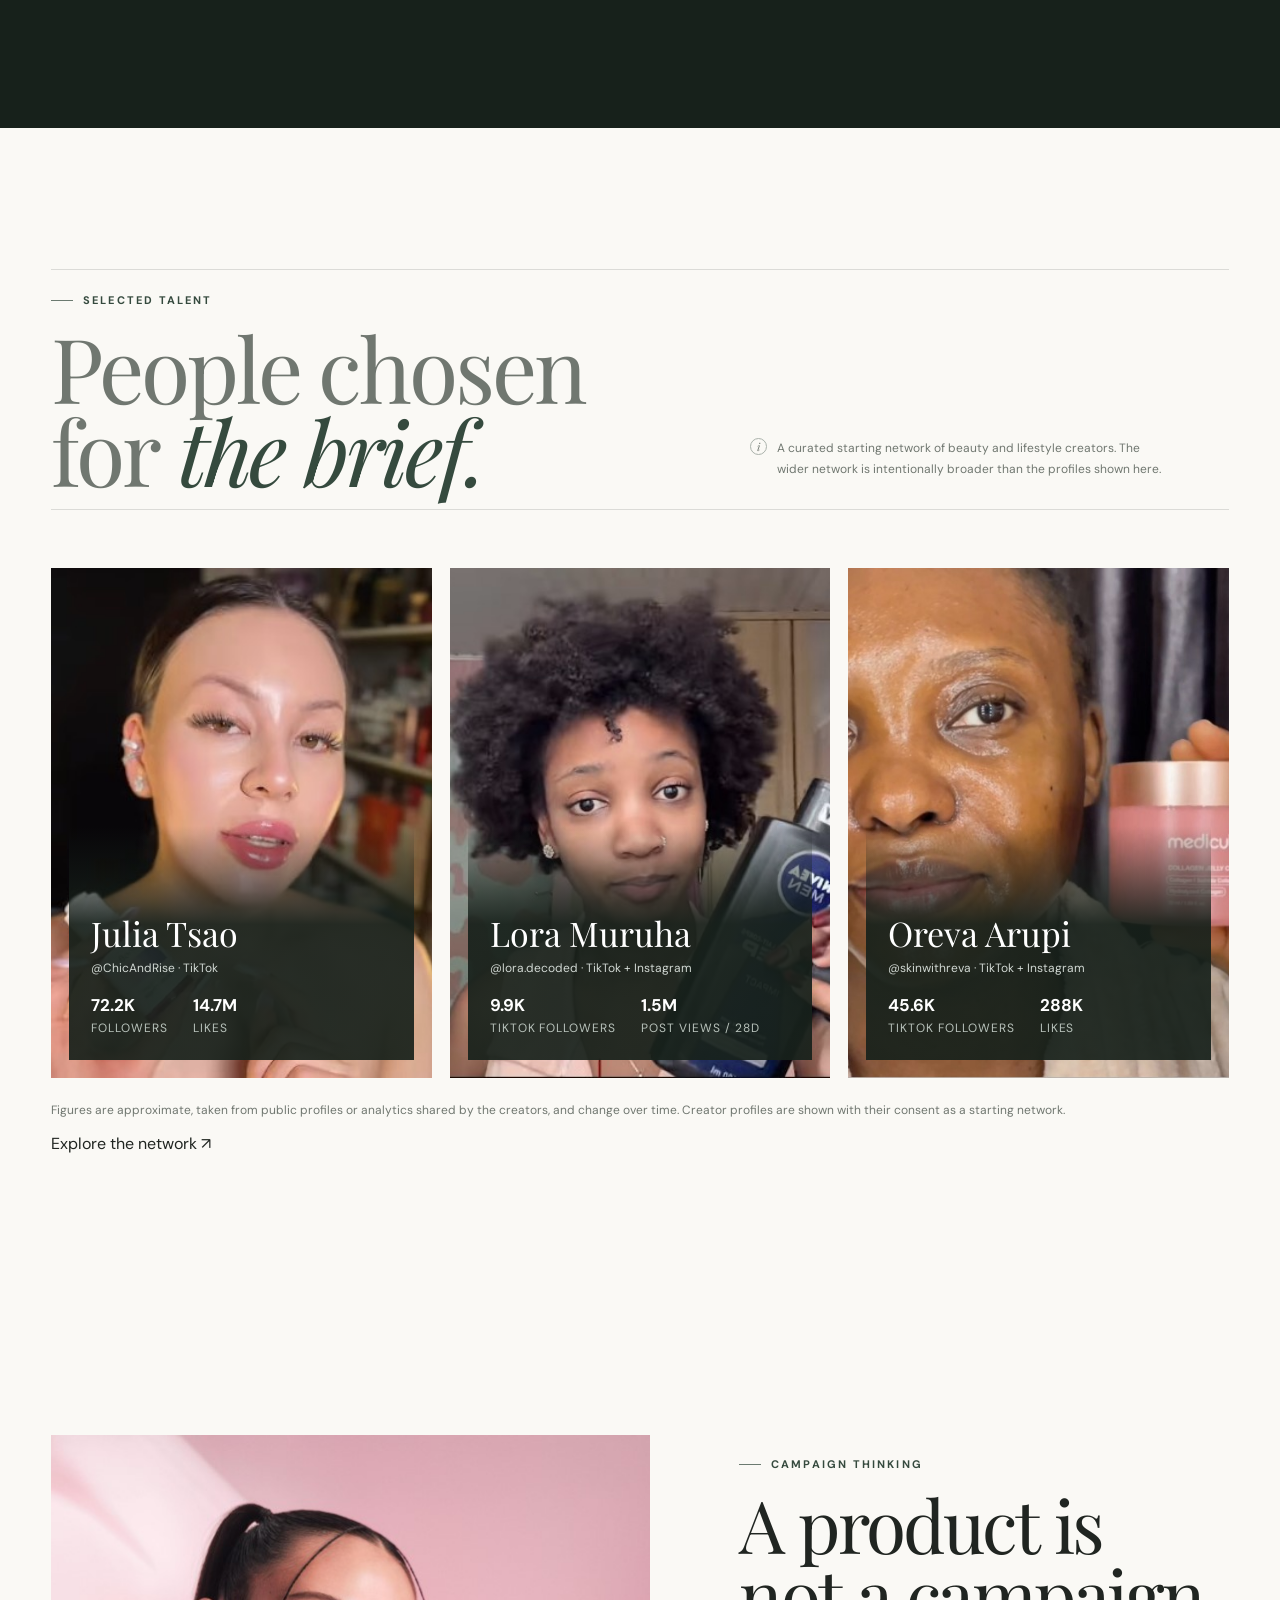
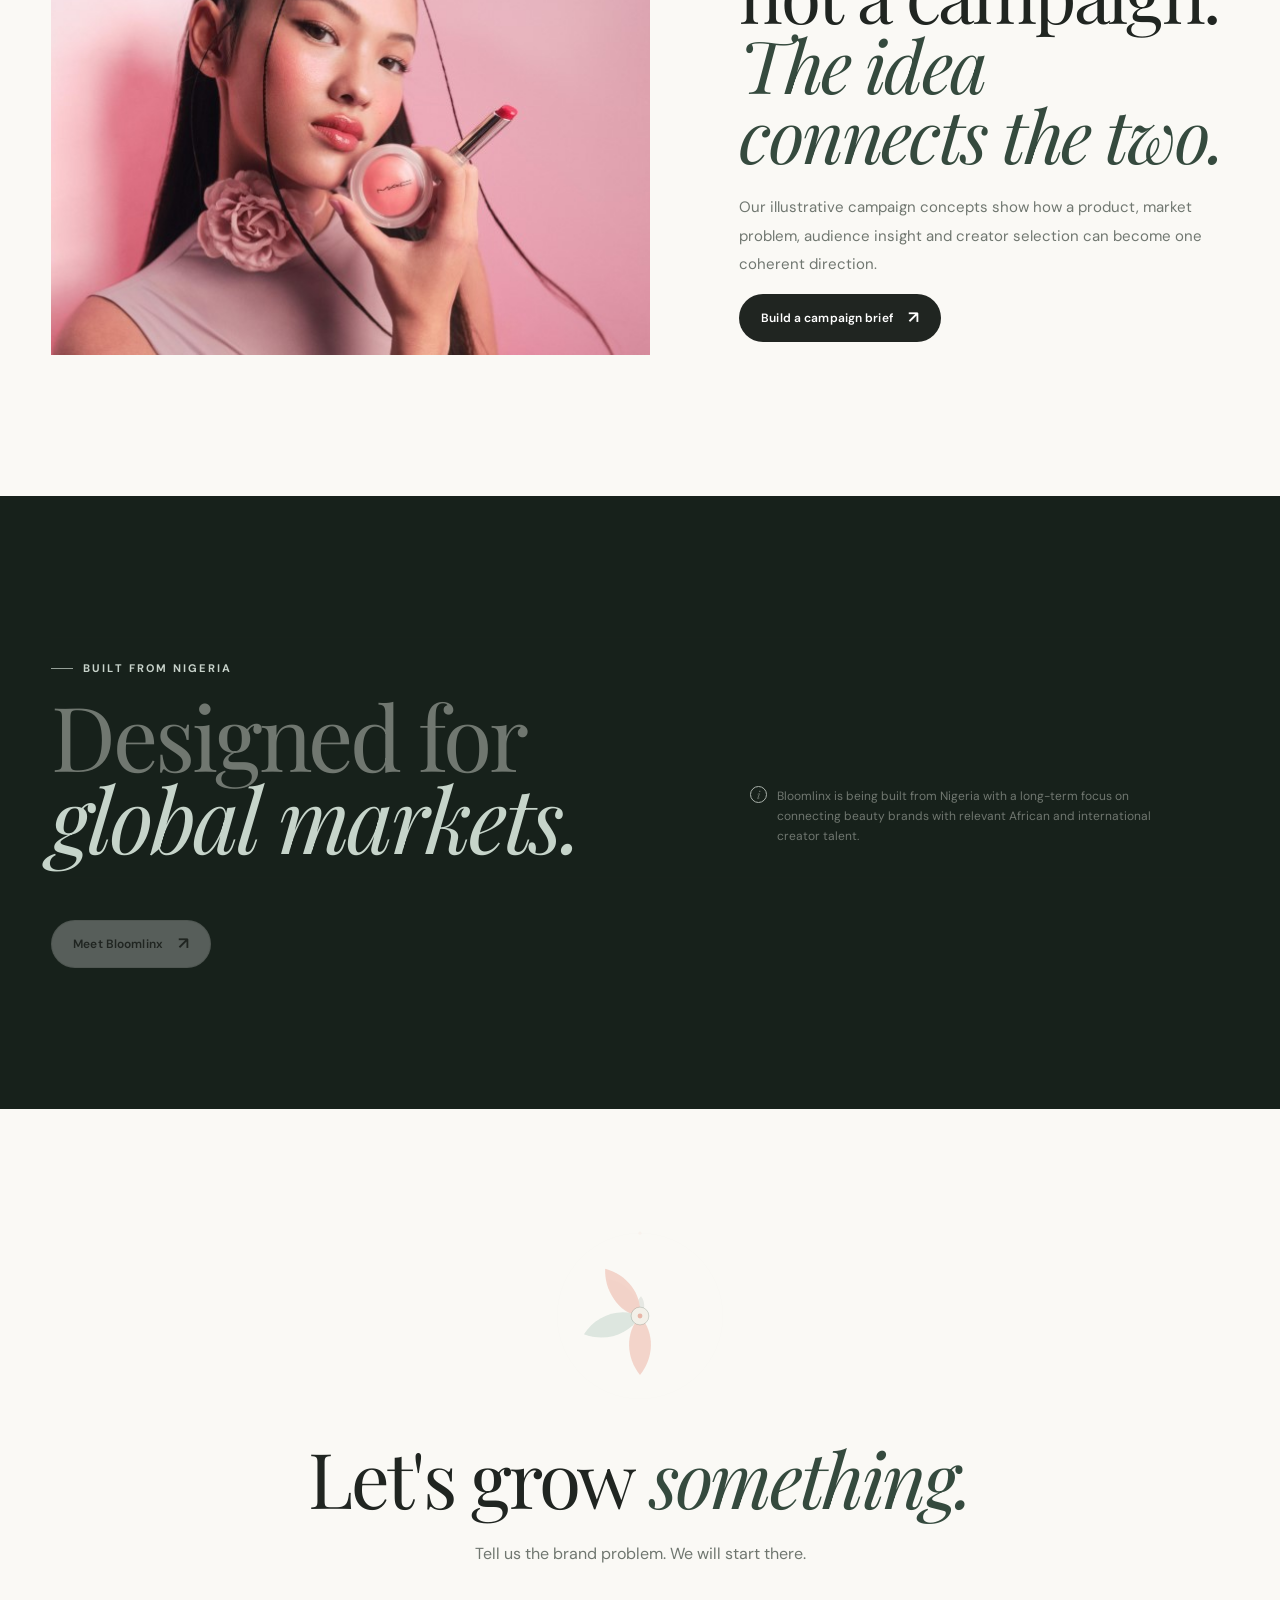
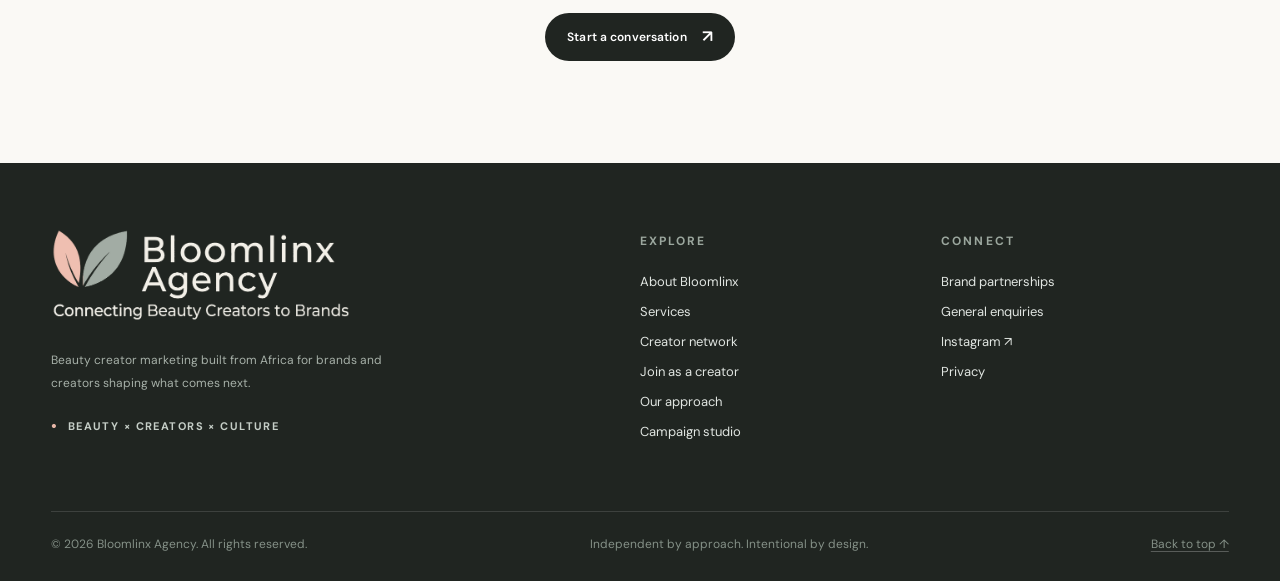
==== commit 9bc28154: "Add files via upload" ====
--- a/index.html
+++ b/index.html
@@ -750,7 +750,52 @@
 .bg-pollen i:nth-child(n+9){display:none}
 }
 @media (prefers-reduced-motion:reduce){.bloom-grand::after,.bx-lt2,.bx-sp{animation:none}.bloom-grand .bl-svg .pt{transition:none}}
-</style><script type="application/ld+json">{"@context": "https://schema.org", "@type": "Organization", "name": "Bloomlinx Agency", "url": "https://bloomlinxagency.site/", "logo": "https://bloomlinxagency.site/images/logo-full-dark.png", "image": "https://bloomlinxagency.site/images/og-image.png", "email": "contact@bloomlinxagency.site", "foundingDate": "2026", "description": "Beauty creator marketing built around brand problems, audience relevance and the creators who can make an idea credible.", "sameAs": ["https://www.instagram.com/bloomlinx.agency/"], "address": {"@type": "PostalAddress", "addressCountry": "NG"}}</script></head><body><a class="skip-link" href="#main-content">Skip to content</a><div class="page-progress" aria-hidden="true"></div><header class="site-header" id="siteHeader"><div class="container nav"><a class="logo-wrap" href="./" aria-label="Bloomlinx Agency home"><img src="images/logo-header.png" alt="Bloomlinx Agency" width="440" height="103"></a><nav class="nav-links" aria-label="Main navigation"><a href="./" aria-current="location">Home</a><a href="services">Services</a><a href="how-we-work">How We Work</a><a href="creators">Creators</a><a href="campaign-fit">Studio</a><a href="about">About</a></nav><a class="nav-cta" href="contact">Start a conversation <span class="button-arrow" aria-hidden="true">↗</span></a><button class="menu-btn" id="menuBtn" type="button" aria-label="Open navigation menu" aria-controls="mobilePanel" aria-expanded="false"><span class="menu-icon" aria-hidden="true"></span></button></div></header><nav class="mobile-panel" id="mobilePanel" aria-label="Mobile navigation" inert><a href="./" aria-current="location">Home</a><a href="services">Services</a><a href="how-we-work">How We Work</a><a href="creators">Creators</a><a href="campaign-fit">Studio</a><a href="about">About</a><a href="contact">Contact</a><p class="mobile-panel-note">Beauty × Creators × Culture<br>Built from Africa. Looking outward.</p></nav><main id="main-content">
+</style><script type="application/ld+json">{"@context": "https://schema.org", "@type": "Organization", "name": "Bloomlinx Agency", "url": "https://bloomlinxagency.site/", "logo": "https://bloomlinxagency.site/images/logo-full-dark.png", "image": "https://bloomlinxagency.site/images/og-image.png", "email": "contact@bloomlinxagency.site", "foundingDate": "2026", "description": "Beauty creator marketing built around brand problems, audience relevance and the creators who can make an idea credible.", "sameAs": ["https://www.instagram.com/bloomlinx.agency/"], "address": {"@type": "PostalAddress", "addressCountry": "NG"}}</script><style id="type-fix">
+/* Typography fix: readable minimum sizes, safer tracking, no clipped glyphs, stable mobile text scaling */
+html{-webkit-text-size-adjust:100%;text-size-adjust:100%;text-rendering:optimizeLegibility;font-kerning:normal}
+body{font-family:var(--sans);font-synthesis:none}
+h1,h2,h3,h4{text-wrap:balance;overflow-wrap:break-word}
+p,li{overflow-wrap:break-word}
+/* Playfair collides when tracked this tight; loosen and give lines room so descenders are not cut */
+.hero-title{letter-spacing:-.04em;line-height:1}
+.display-title,.strategy-title{letter-spacing:-.035em}
+.visual-story-title,.services-title,.network-title,.difference-title,.studio-title,.opportunity-title,.intro-title{line-height:1.02}
+.contact-title,.contact-page h1{line-height:.98}
+.page-hero h1{line-height:1}
+.creator-initials{letter-spacing:-.04em}
+.service-card h3,.flow-item h3,.principle h4{letter-spacing:-.01em}
+/* Kinetic headline masks were clipping italic overhang and descenders */
+.kin .kw{padding:0 .1em .22em;margin:0 -.1em -.22em}
+/* Minimum readable sizes for small labels */
+.eyebrow,.kicker-text,.proof-item,.hero-index,.story-image-label,.visual-story-mini,.film-label,.film-note,.footer-mark,.hero-caption-top,.keyword-chip,.creator-platform,.service-tag,.studio-step,.brief-insight-label,.preview-label{font-size:11px}
+.hero-caption small,.network-disclaimer,.network-note,.talent-overlay p,.talent-stats span,.footer-bottom,.footer-bottom a,.footer-bottom span,.footer-column h3,.trust-item span,.disclaimer,.contact-smallprint,.form-helper{font-size:12px;line-height:1.7}
+.footer-column a{font-size:13px}
+.bl-steps li{font-size:11px}
+.bl-steps li b{font-size:11px}
+.bl-steps li span{font-size:13px}
+.service-card p,.principle p,.feature-list p,.flow-step p,.flow-item p{font-size:13px}
+.hero-proofline{font-size:11px}
+.form-field select,.form-field textarea,.form-field input{font-size:16px}
+@media (max-width:600px){
+ .hero-title{font-size:clamp(46px,13.2vw,72px);line-height:1.02;letter-spacing:-.03em}
+ .hero-description{font-size:16px}
+ .eyebrow,.kicker-text,.proof-item,.hero-index,.story-image-label,.visual-story-mini,.film-label,.film-note,.footer-mark,.hero-caption-top,.keyword-chip{font-size:11px}
+ .hero-caption small{font-size:11px}
+ .hero-caption strong{font-size:17px}
+ .hero-proofline{font-size:11px;gap:8px 16px}
+ .hero-index{font-size:10px}
+ .intro-copy p{font-size:17px}
+ .section-intro,.visual-story-note,.network-description,.film-copy p,.bl-lead,.contact-right>p,.opportunity-copy p:not(.opportunity-lead),.feature-copy p{font-size:15px}
+ .service-card p,.flow-item p,.flow-step p,.principle p,.feature-list p,.strategy-header p{font-size:14px}
+ .footer-brand p{font-size:14px}
+ .footer-column a{font-size:14px}
+ .trust-item strong{font-size:19px}
+ .bl-title{font-size:clamp(38px,10.5vw,54px)}
+ .visual-story-title,.intro-title,.film-title,.feature-copy h2,.network-intro h2{font-size:clamp(38px,10.6vw,56px)}
+ .talent-overlay h3{font-size:30px}
+}
+</style>
+</head><body><a class="skip-link" href="#main-content">Skip to content</a><div class="page-progress" aria-hidden="true"></div><header class="site-header" id="siteHeader"><div class="container nav"><a class="logo-wrap" href="./" aria-label="Bloomlinx Agency home"><img src="images/logo-header.png" alt="Bloomlinx Agency" width="440" height="103"></a><nav class="nav-links" aria-label="Main navigation"><a href="./" aria-current="location">Home</a><a href="services">Services</a><a href="how-we-work">How We Work</a><a href="creators">Creators</a><a href="campaign-fit">Studio</a><a href="about">About</a></nav><a class="nav-cta" href="contact">Start a conversation <span class="button-arrow" aria-hidden="true">↗</span></a><button class="menu-btn" id="menuBtn" type="button" aria-label="Open navigation menu" aria-controls="mobilePanel" aria-expanded="false"><span class="menu-icon" aria-hidden="true"></span></button></div></header><nav class="mobile-panel" id="mobilePanel" aria-label="Mobile navigation" inert><a href="./" aria-current="location">Home</a><a href="services">Services</a><a href="how-we-work">How We Work</a><a href="creators">Creators</a><a href="campaign-fit">Studio</a><a href="about">About</a><a href="contact">Contact</a><p class="mobile-panel-note">Beauty × Creators × Culture<br>Built from Africa. Looking outward.</p></nav><main id="main-content">
 <section class="hero" id="top"><div class="hero-leaves" aria-hidden="true"><span class="hl" style="--x:3%;--y:16%;--s:96px;--d:-26;--t:19s;--b:3px;--c:#e7b6a7;--r:-24deg"><svg viewBox="0 0 60 100"><path d="M30 98C6 70 4 30 30 2C56 30 54 70 30 98Z"/></svg></span><span class="hl" style="--x:44%;--y:62%;--s:70px;--d:18;--t:23s;--b:5px;--c:#8fa195;--r:32deg"><svg viewBox="0 0 60 100"><path d="M30 98C6 70 4 30 30 2C56 30 54 70 30 98Z"/></svg></span><span class="hl" style="--x:58%;--y:8%;--s:54px;--d:-12;--t:17s;--b:2px;--c:#e7b6a7;--r:18deg"><svg viewBox="0 0 60 100"><path d="M30 98C6 70 4 30 30 2C56 30 54 70 30 98Z"/></svg></span><span class="hl" style="--x:78%;--y:70%;--s:110px;--d:30;--t:26s;--b:6px;--c:#8fa195;--r:-40deg"><svg viewBox="0 0 60 100"><path d="M30 98C6 70 4 30 30 2C56 30 54 70 30 98Z"/></svg></span><span class="hl" style="--x:91%;--y:24%;--s:64px;--d:-20;--t:21s;--b:3px;--c:#e7b6a7;--r:52deg"><svg viewBox="0 0 60 100"><path d="M30 98C6 70 4 30 30 2C56 30 54 70 30 98Z"/></svg></span><span class="hl" style="--x:30%;--y:84%;--s:48px;--d:14;--t:16s;--b:2px;--c:#8fa195;--r:-10deg"><svg viewBox="0 0 60 100"><path d="M30 98C6 70 4 30 30 2C56 30 54 70 30 98Z"/></svg></span></div><div class="container hero-grid"><div class="hero-copy"><div class="hero-kicker"><span class="live-dot" aria-hidden="true"></span><span class="kicker-text">Independent beauty creator marketing · Africa & beyond</span></div><h1 class="hero-title" id="hero-title"><span class="line">We don't start</span><span class="line"><em>with creators.</em></span></h1><p class="hero-description">We start with the brand, the audience and the problem to solve. Then we find the creators who can make the idea credible, useful and culturally relevant.</p><div class="hero-actions"><a class="button button-dark" href="contact">Work with Bloomlinx <span class="button-arrow">↗</span></a><a class="button button-light" href="how-we-work">See how we work <span class="button-arrow">↘</span></a></div><div class="hero-proofline"><span class="proof-item">Brand-led</span><span class="proof-item">Creator-matched</span><span class="proof-item">Campaign-ready</span></div></div><div class="hero-visual"><div class="image-corner" aria-hidden="true"></div><span class="hero-index">Bloomlinx · Brand first</span><div class="hero-image-main-wrap image-mask reveal-image"><img class="hero-image-main"  alt="" aria-hidden="true" width="1000" height="1250" src="images/hero/hero-main.jpg" onerror="this.onerror=null;this.src='images/art/art-0.svg'"></div><img class="hero-image-small"  alt="" aria-hidden="true" width="650" height="700" src="images/hero/hero-small.jpg" onerror="this.onerror=null;this.src='images/art/art-2.svg'"><div class="hero-caption"><div class="hero-caption-top"><span>The Bloomlinx lens</span><span class="hero-caption-mark">•</span></div><strong>Start with the reason.</strong><small>Brand problem → audience → idea → creator.</small></div></div></div></section>
 <section class="trust-strip" aria-label="How Bloomlinx works"><div class="container"><div class="trust-item"><strong>Founded 2026</strong><span>An early-stage agency built from Nigeria.</span></div><div class="trust-item"><strong>Brand problem first</strong><span>Creators are chosen after the strategy, not before.</span></div><div class="trust-item"><strong>Non-exclusive</strong><span>Creators work campaign by campaign.</span></div><div class="trust-item"><strong>Clear on money</strong><span>Open about budgets and creator payments.</span></div></div></section>
 <section class="visual-story"><div class="container"><div class="visual-story-head"><div class="reveal"><span class="eyebrow">The Bloomlinx world</span><h2 class="display-title visual-story-title">Beauty is visual. <em>The strategy should be too.</em></h2></div><p class="visual-story-note reveal">Products, people, culture and ideas belong in the same conversation. This is where brand thinking becomes something you can see.</p></div><div class="visual-collage"><figure class="story-image tall image-mask reveal"><img alt="" aria-hidden="true" src="images/home/product-context.jpg" loading="lazy" onerror="this.onerror=null;this.src='images/art/art-1.svg'"><figcaption class="story-image-label">Product · Context</figcaption></figure><figure class="story-image wide image-mask reveal"><img alt="" aria-hidden="true" src="images/home/people-influence.jpg" loading="lazy" onerror="this.onerror=null;this.src='images/art/art-3.svg'"><figcaption class="story-image-label">People · Influence</figcaption></figure><figure class="story-image image-mask reveal"><img alt="" aria-hidden="true" src="images/home/product-story.jpg" loading="lazy" onerror="this.onerror=null;this.src='images/art/art-0.svg'"><figcaption class="story-image-label">Product · Story</figcaption></figure><figure class="story-image image-mask reveal"><img alt="" aria-hidden="true" src="images/home/audience-relevance.jpg" loading="lazy" onerror="this.onerror=null;this.src='images/art/art-2.svg'"><figcaption class="story-image-label">Audience · Relevance</figcaption></figure></div><div class="visual-story-mini">Brand problem · audience · idea · creator · activation</div></div><div class="keyword-board"><div class="keyword-track"><span class="keyword-chip">Beauty</span><span class="keyword-chip">Creator intelligence</span><span class="keyword-chip">Market entry</span><span class="keyword-chip">Campaign strategy</span><span class="keyword-chip">Culture</span><span class="keyword-chip">Audience fit</span><span class="keyword-chip">Skincare</span><span class="keyword-chip">Trust</span><span class="keyword-chip">Global beauty</span><span class="keyword-chip">Creative direction</span><span class="keyword-chip" aria-hidden="true">Beauty</span><span class="keyword-chip" aria-hidden="true">Creator intelligence</span><span class="keyword-chip" aria-hidden="true">Market entry</span><span class="keyword-chip" aria-hidden="true">Campaign strategy</span><span class="keyword-chip" aria-hidden="true">Culture</span><span class="keyword-chip" aria-hidden="true">Audience fit</span><span class="keyword-chip" aria-hidden="true">Skincare</span><span class="keyword-chip" aria-hidden="true">Trust</span><span class="keyword-chip" aria-hidden="true">Global beauty</span><span class="keyword-chip" aria-hidden="true">Creative direction</span></div></div></section>
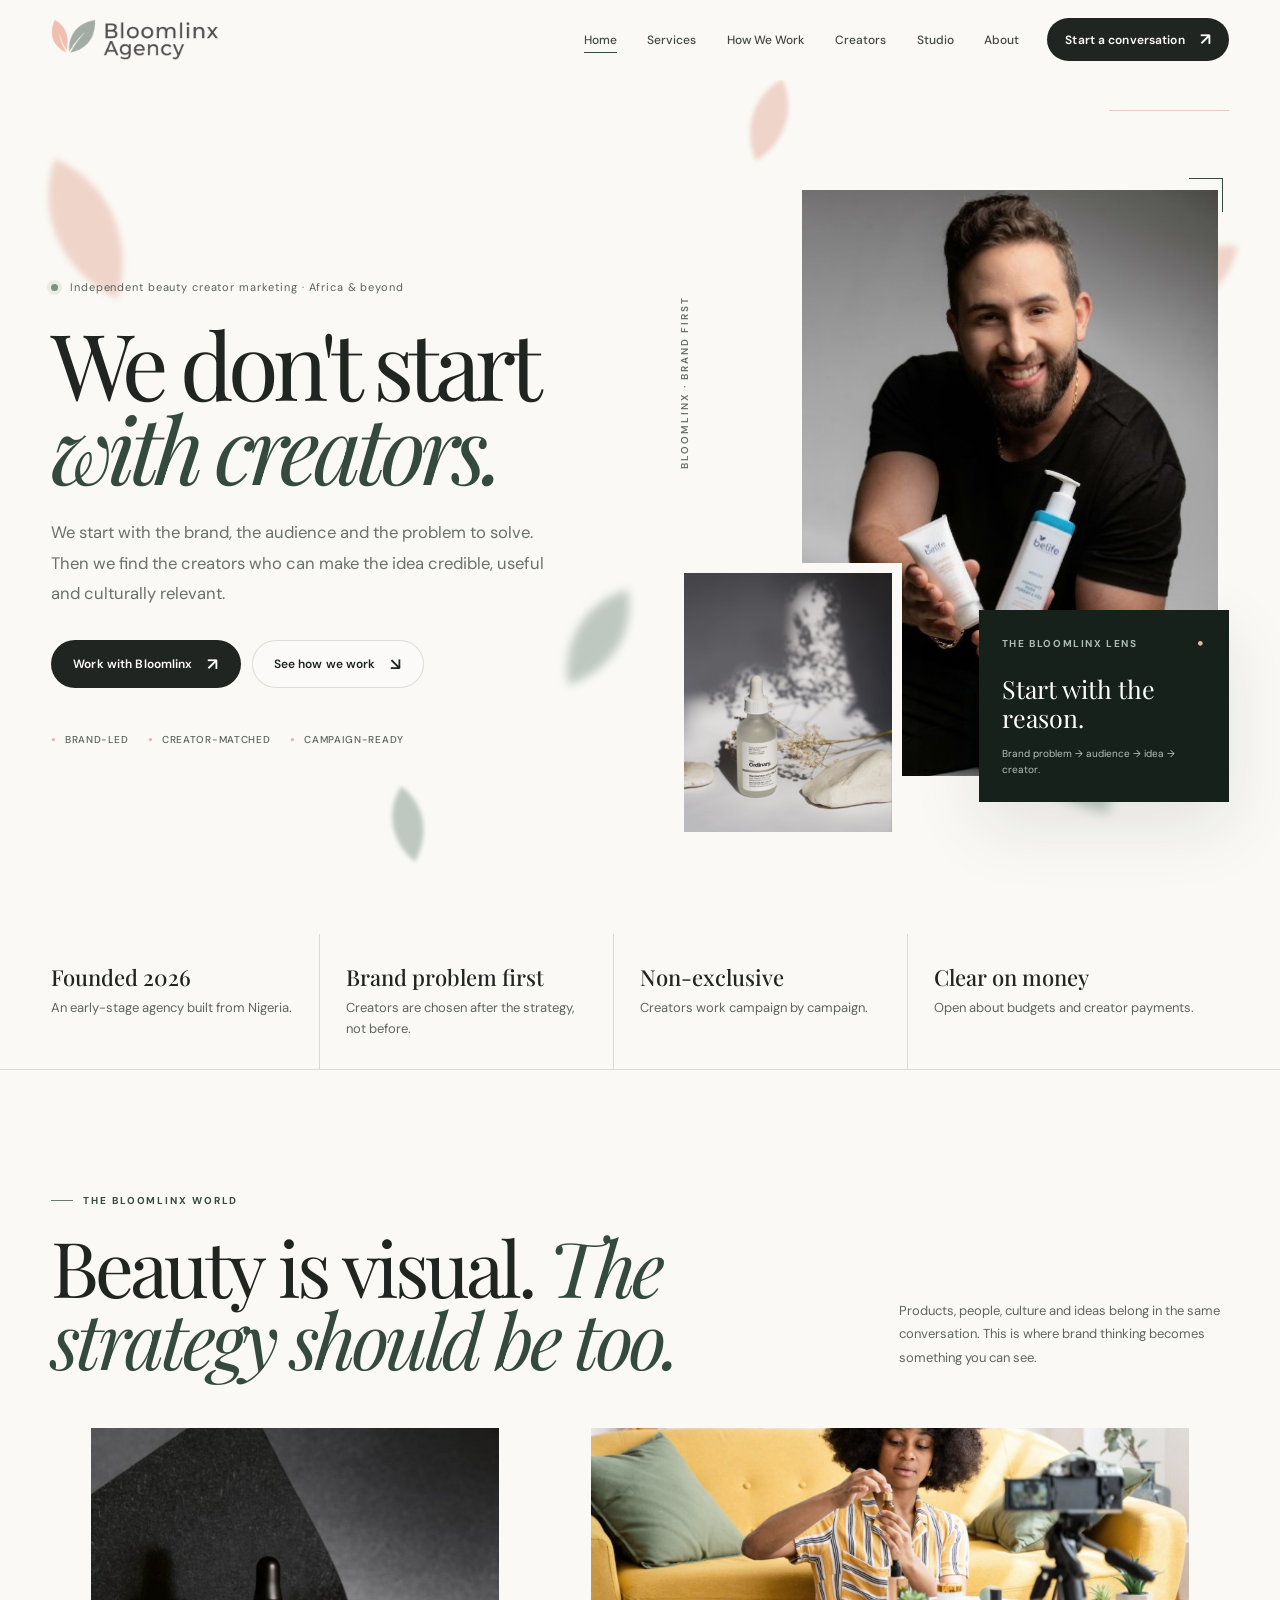
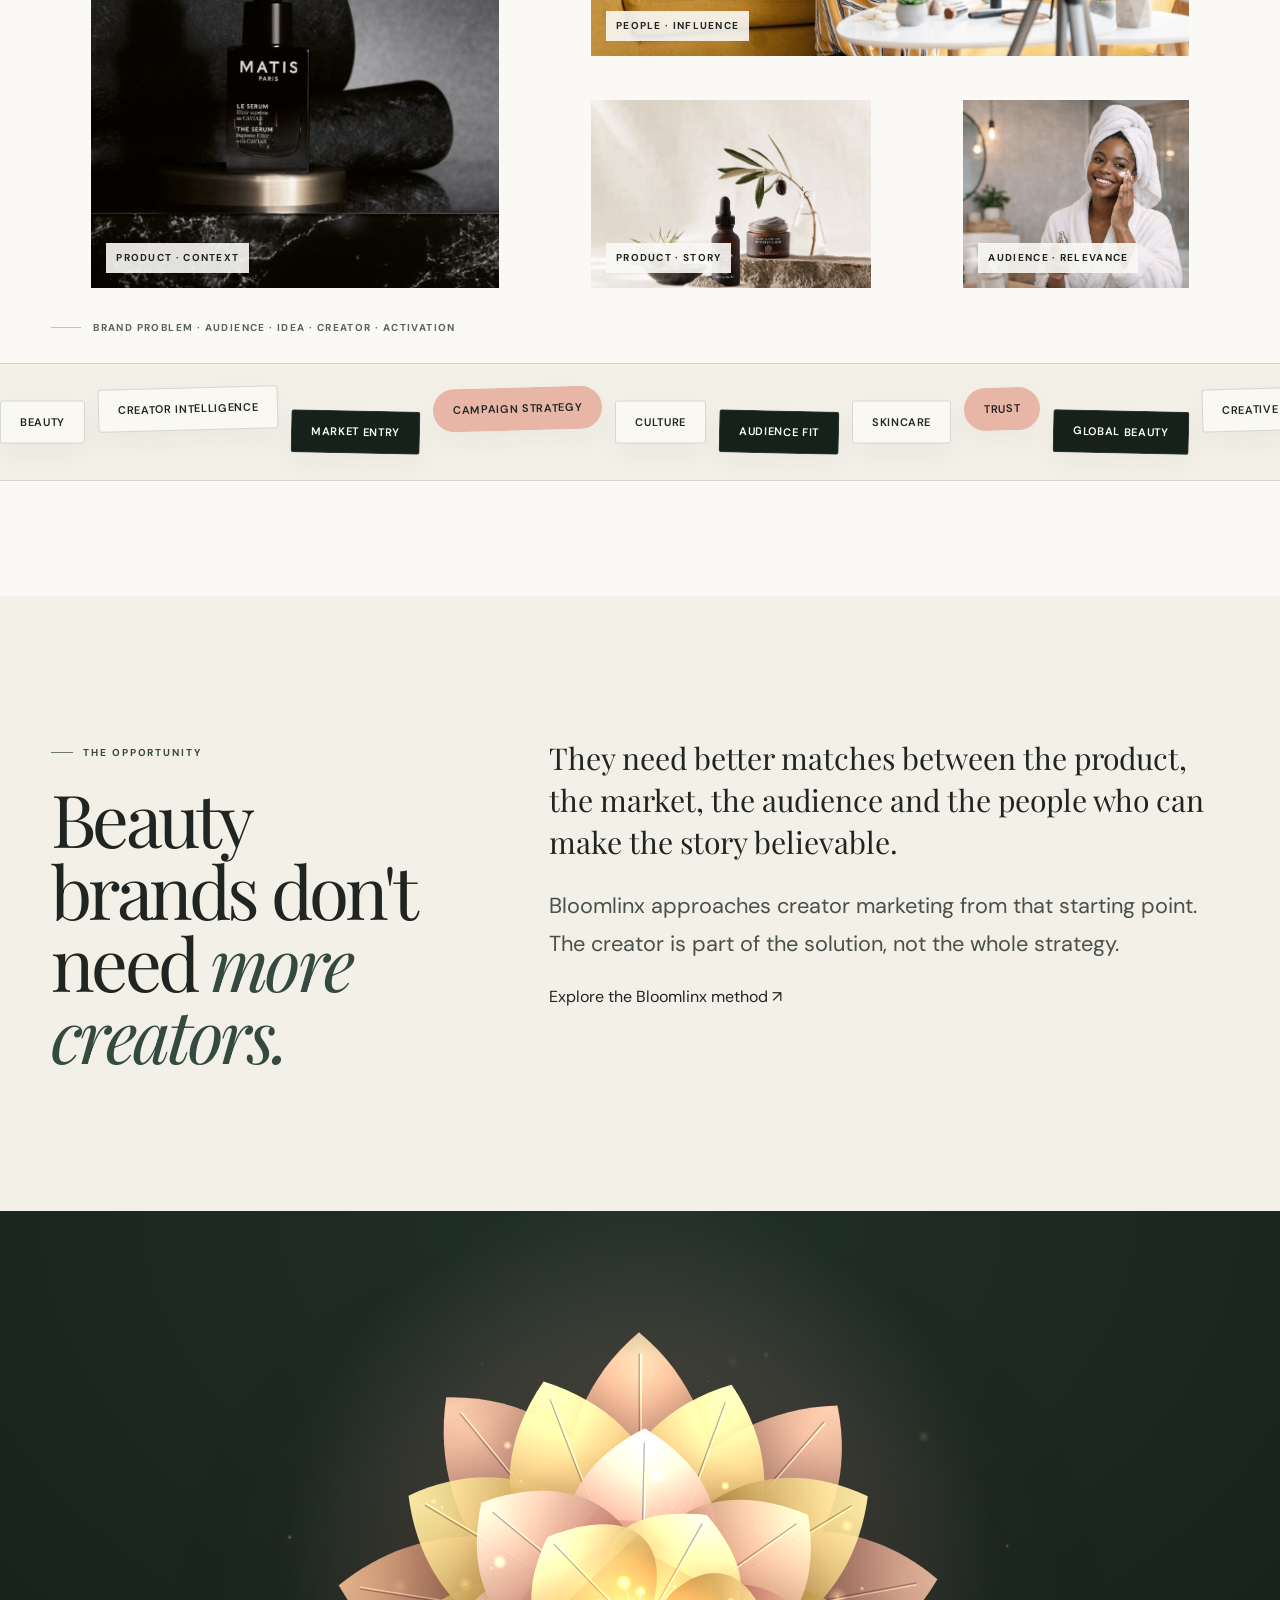
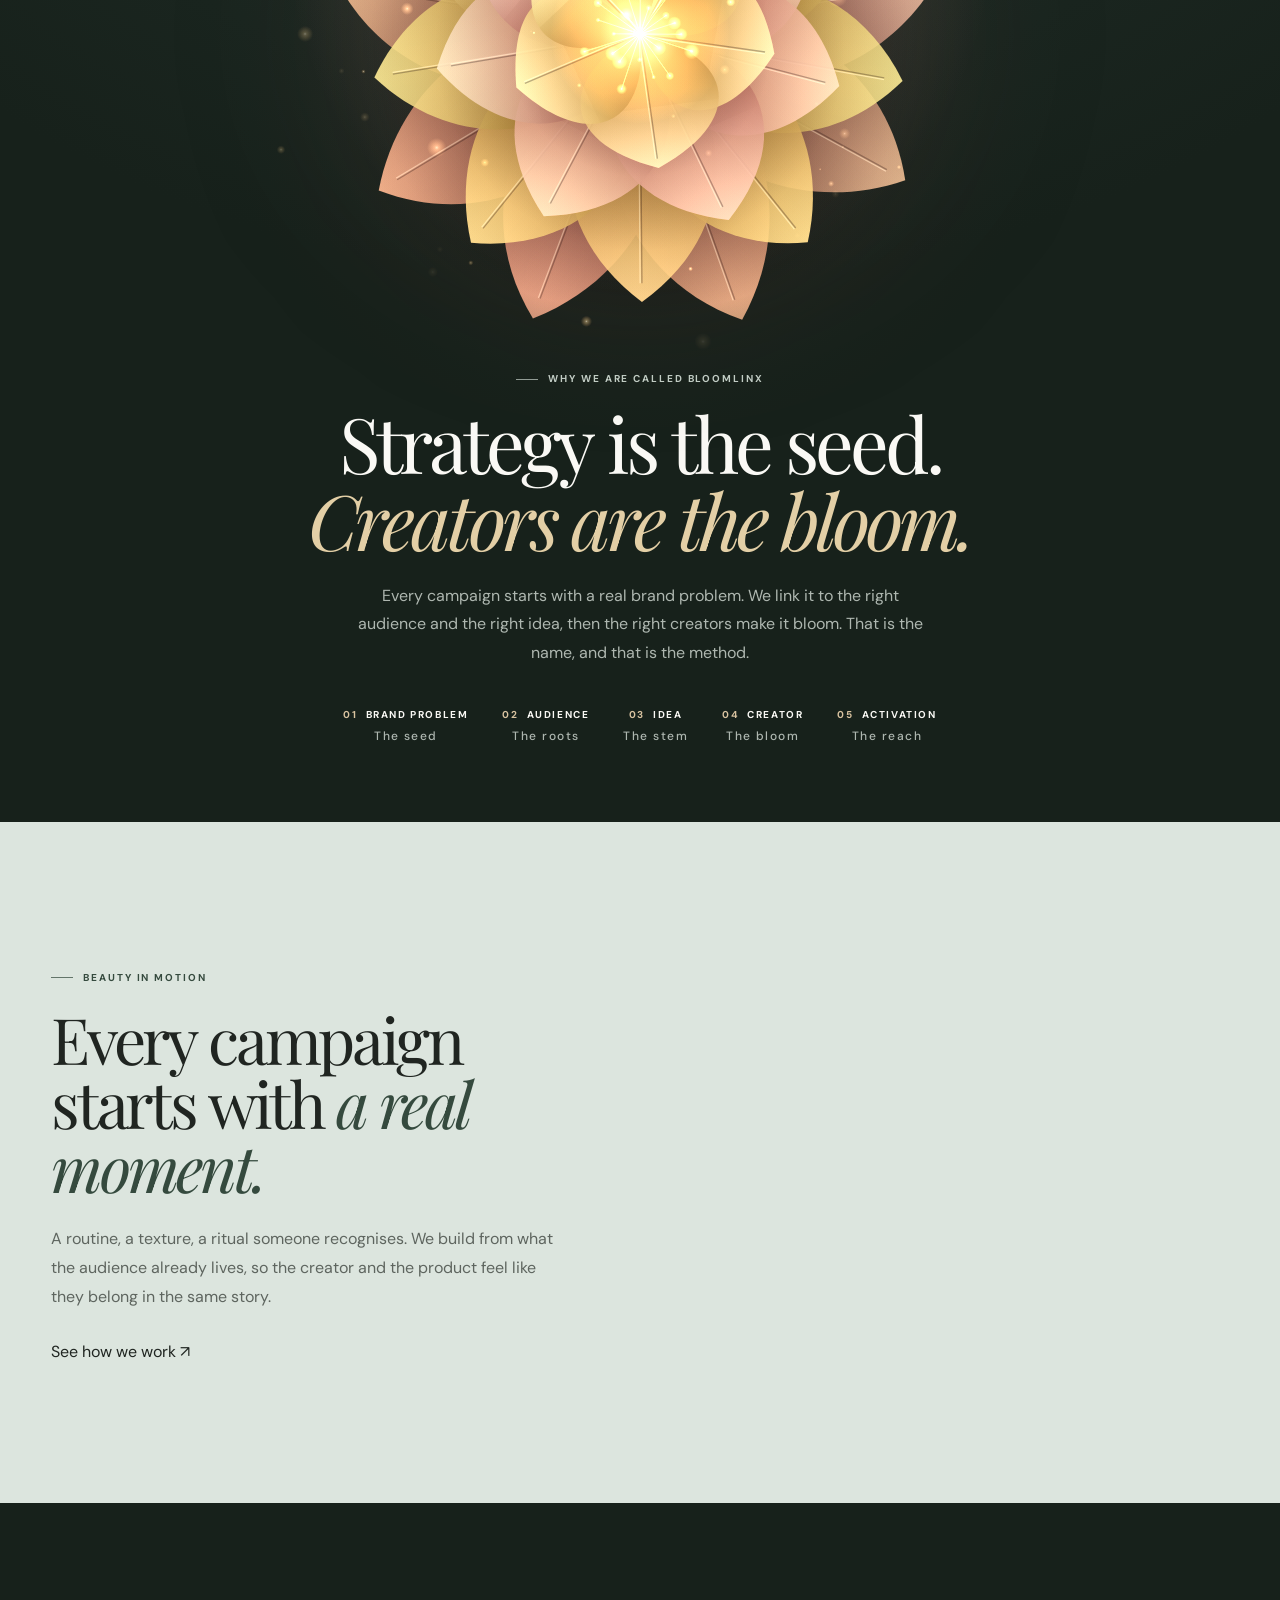
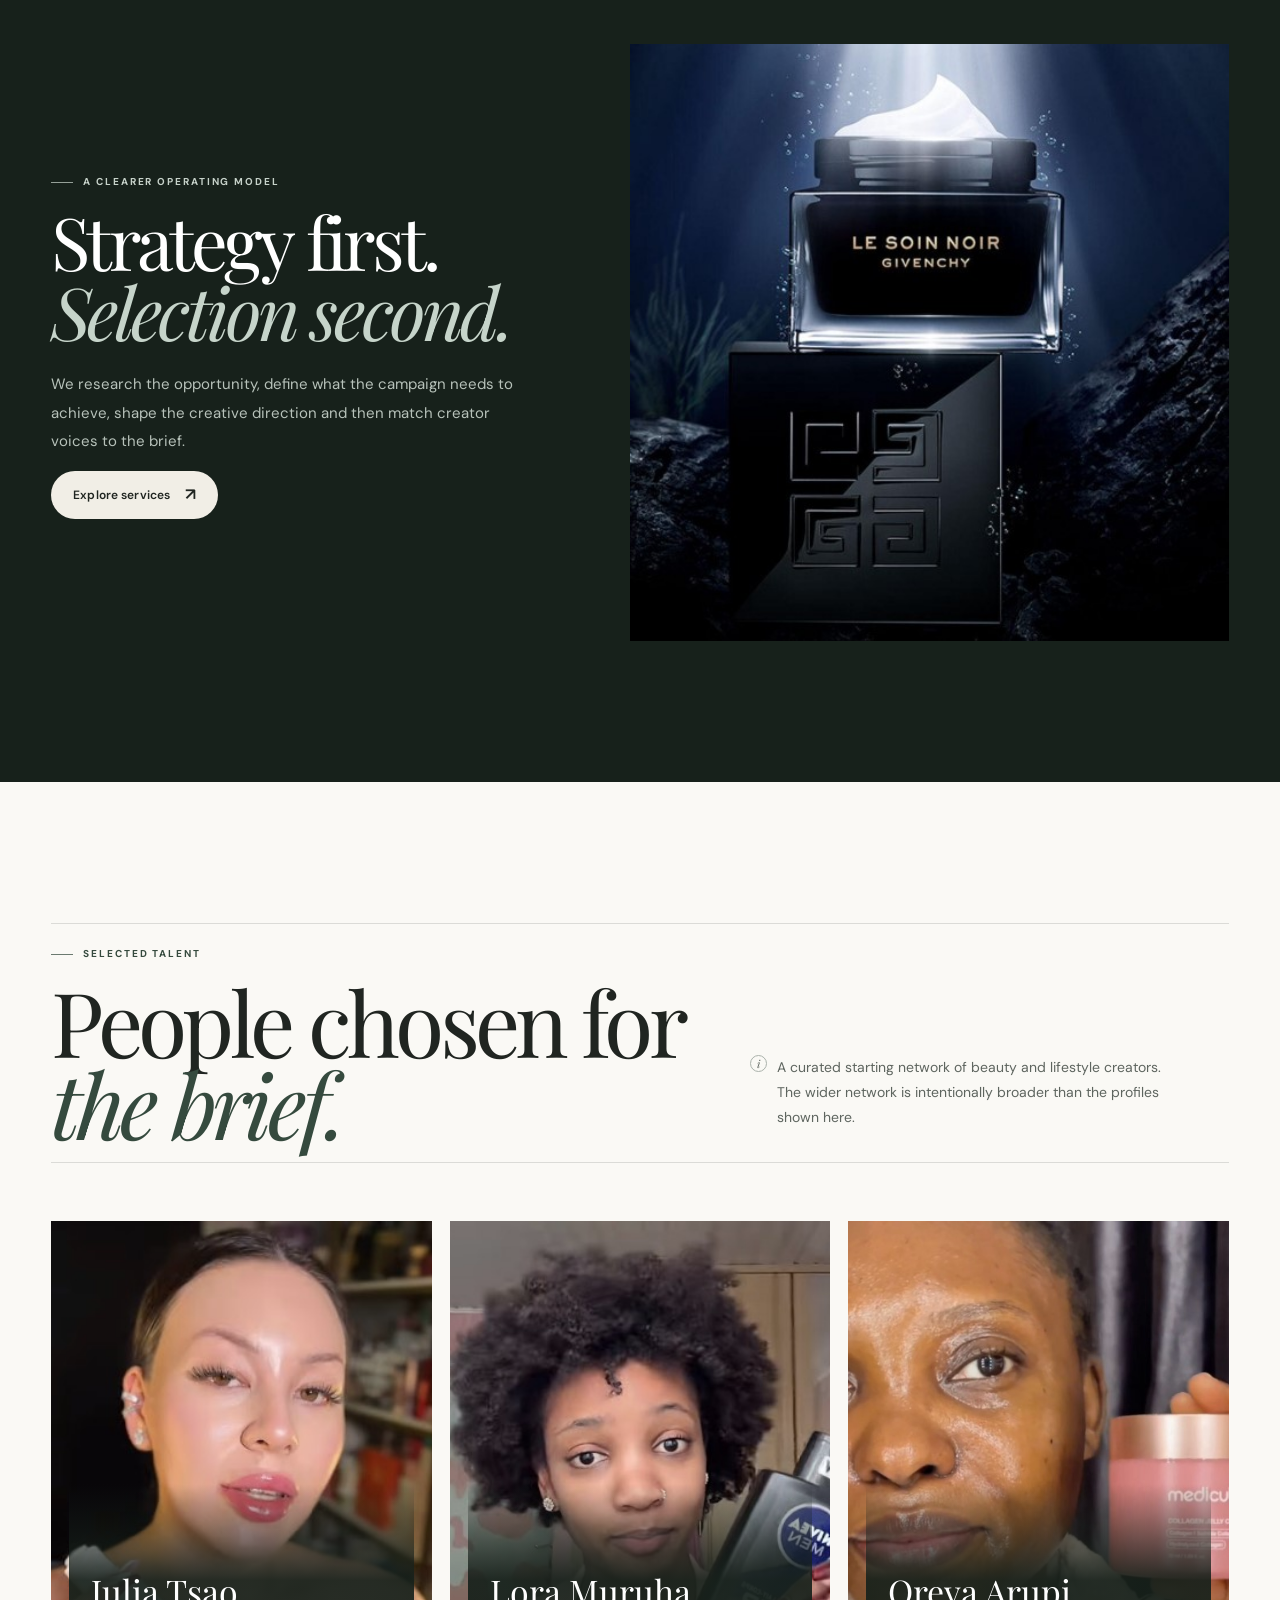
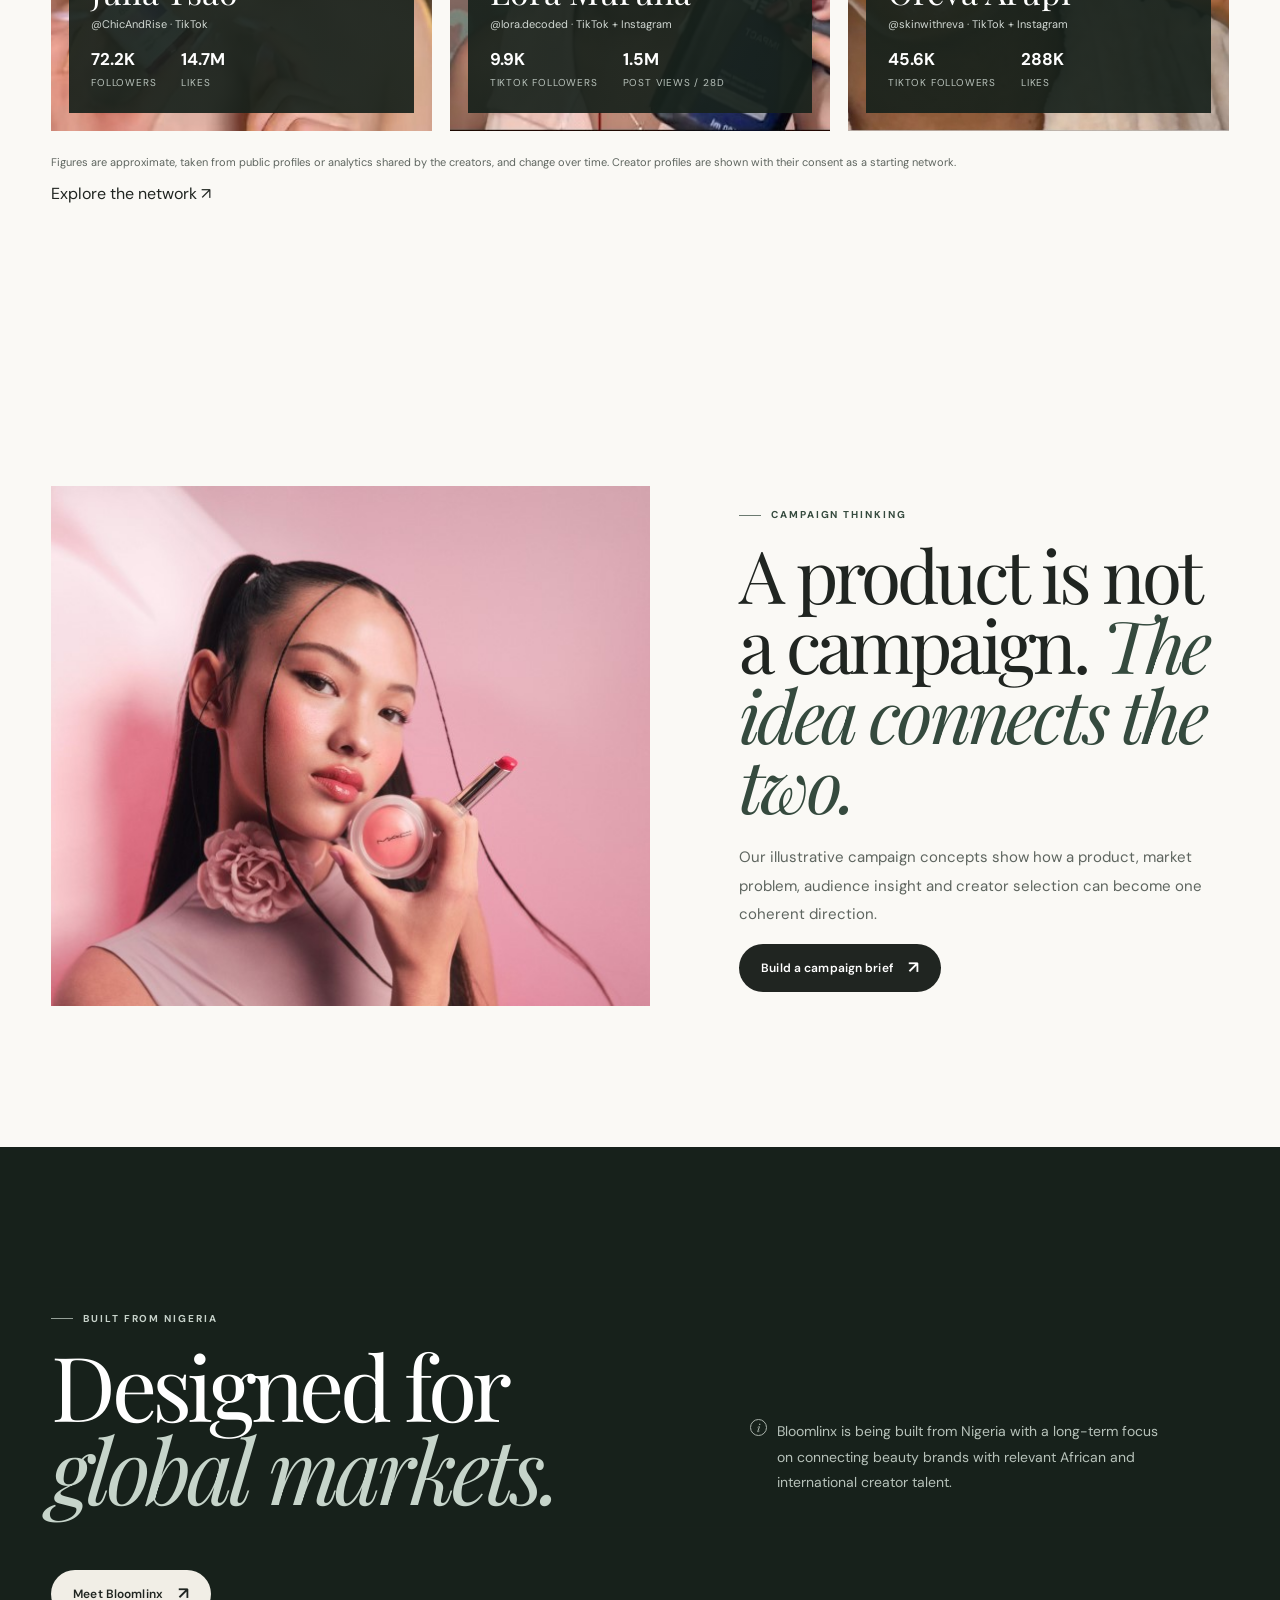
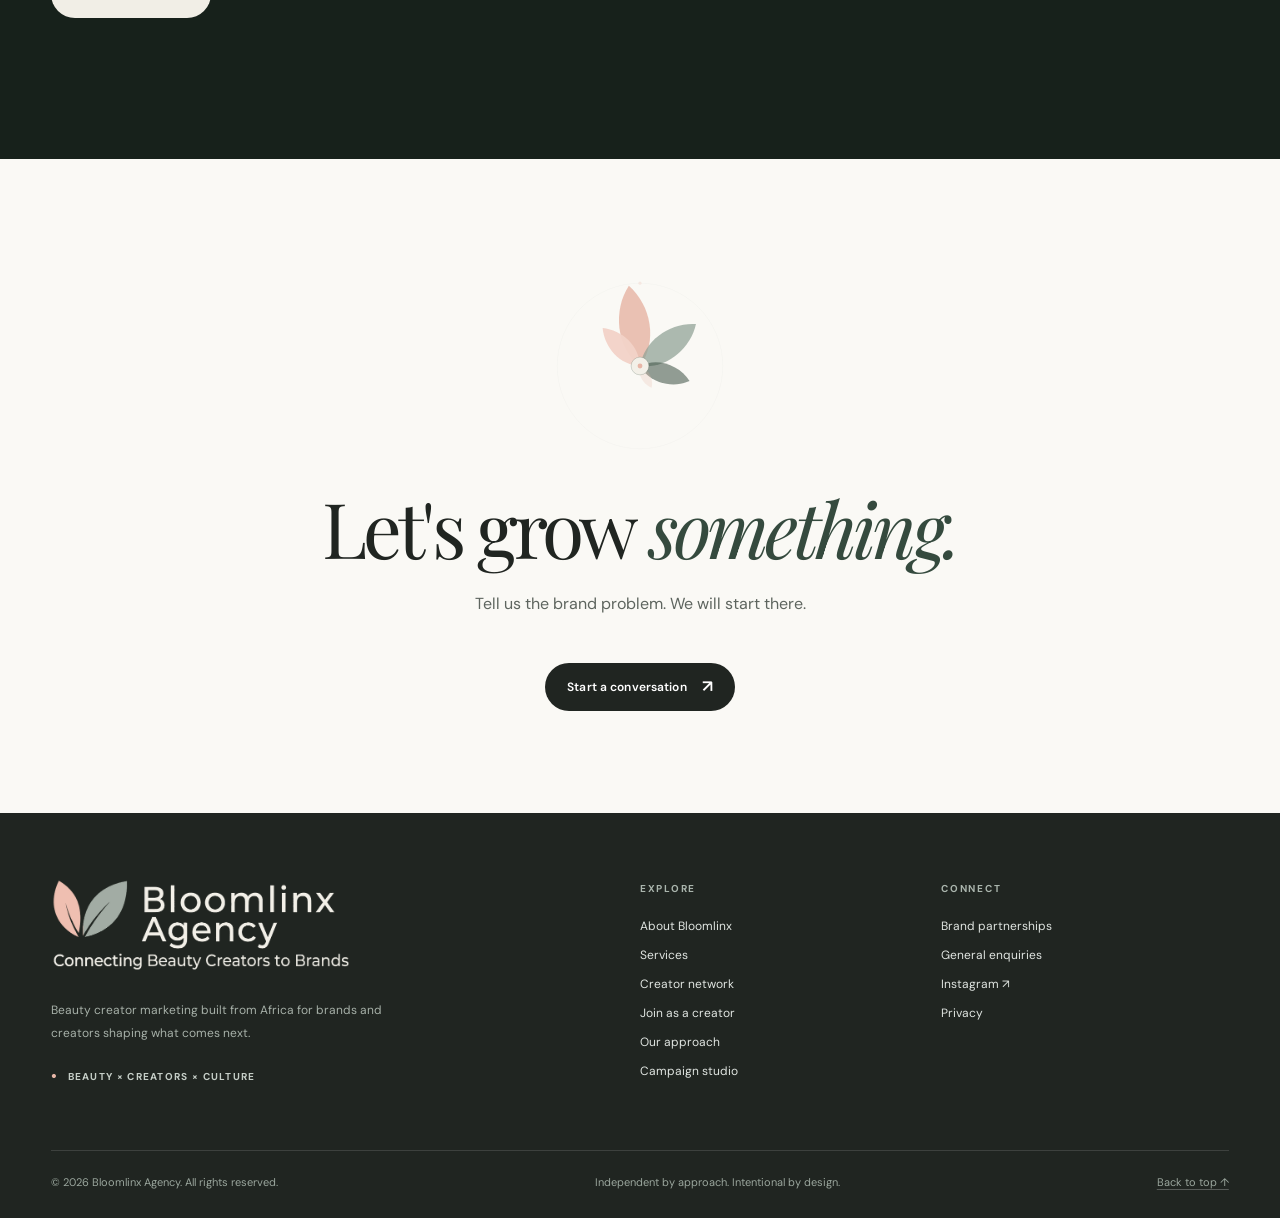
==== commit 6f650450: "Add files via upload" ====
--- a/index.html
+++ b/index.html
@@ -693,6 +693,9 @@
 .bg-pollen i{position:absolute;width:var(--s);height:var(--s);border-radius:50%;background:#e9d3a5;opacity:0;animation:pollen var(--t) ease-in-out var(--w) infinite}
 @keyframes pollen{0%{opacity:0;transform:translateY(24px)}30%{opacity:.7}70%{opacity:.5}100%{opacity:0;transform:translateY(-70px)}}
 @media (prefers-reduced-motion:reduce){.bg-pollen i{animation:none;opacity:.35}}
+.bloom-grand.cv .bl-svg,.bloom-grand.cv .bg-pollen{display:none}
+.bloom-grand.cv .bl-wrap{aspect-ratio:1}
+.bl-cv{position:absolute;left:50%;top:50%;width:160%;height:135%;transform:translate(-50%,-50%);pointer-events:none;-webkit-mask-image:radial-gradient(closest-side,#000 64%,transparent 100%);mask-image:radial-gradient(closest-side,#000 64%,transparent 100%)}
 @media (max-width:700px){.hl:nth-child(n+4){display:none}.bl-steps{gap:12px 22px}}
 @media (prefers-reduced-motion:reduce){.hl svg,.bl-svg .rg,.bloom-sec.is-open .fl-out,.bloom-sec.is-open .fl-in{animation:none}.kin .kw>span{transition:none;transform:none}}
 </style><style id="v2">
@@ -725,83 +728,44 @@
 .prose{max-width:760px}.prose h2{font-family:var(--serif);font-weight:500;font-size:28px;margin:44px 0 12px}.prose p,.prose li{color:#4b524d;line-height:1.75}.prose a{text-decoration:underline}
 @media(max-width:860px){.trust-strip .container{grid-template-columns:1fr 1fr}.trust-item{border-right:0;margin:0;padding:22px 16px 22px 0;border-bottom:1px solid var(--line)}.fgrid{grid-template-columns:1fr}}
 @media print{.site-header,.mobile-panel,.page-progress,.site-footer{display:none}}
-</style><style id="v16-bloom">
-/* v16: luxury flower, homepage #bloom-why only */
-.bloom-grand::before{top:var(--cy,330px)}
-.bloom-grand::after{content:"";position:absolute;left:50%;top:var(--cy,330px);width:min(780px,112vw);aspect-ratio:1;border-radius:50%;translate:-50% -50%;background:conic-gradient(from 0deg,rgba(232,196,138,0),rgba(214,150,140,.24),rgba(110,200,160,.15),rgba(232,196,138,.26),rgba(232,196,138,0));filter:blur(48px);opacity:calc(var(--p)*.85);pointer-events:none;animation:bxAura 46s linear infinite}
-@keyframes bxAura{to{rotate:360deg}}
-.bl-dust{position:absolute;inset:0;width:100%;height:100%;pointer-events:none;z-index:0}
-.bloom-grand .bl-svg{overflow:visible}
-.bloom-grand .bl-svg .pt{transform:rotate(calc(var(--a)*var(--q,0) - (1 - var(--q,0))*16deg)) scale(calc(.3 + var(--q,0)*.7),calc(.16 + var(--q,0)*.84));opacity:clamp(0,calc(var(--q,0)*2.6),1)}
-.bx-ground{opacity:calc(var(--p)*.75)}
-.bx-lt1{transform:translate(calc(var(--mx,0)*46px),calc(var(--my,0)*40px));transition:transform .9s var(--ease)}
-.bx-lt2{animation:bxSweep 11s ease-in-out infinite alternate;opacity:calc(var(--p)*.9);mix-blend-mode:screen}
-@keyframes bxSweep{from{transform:translate(-80px,-70px)}to{transform:translate(80px,60px)}}
-.bx-seed{transform-box:view-box;transform-origin:50% 50%;transform:scale(calc(1 + var(--p)*.8));opacity:calc(1 - var(--p)*.5)}
-.bx-sp{transform-box:fill-box;transform-origin:50% 50%;animation:bxPulse 3.4s ease-in-out infinite alternate}
-@keyframes bxPulse{from{transform:scale(.86)}to{transform:scale(1.14)}}
-.bx-stm{transform-box:view-box;transform-origin:50% 50%;transform:scale(calc(.3 + var(--p)*.7));opacity:clamp(0,calc(var(--p)*1.8 - .35),1)}
-.bloom-grand .bl-wrap,.bl-dust{transform:translate3d(0,0,0);will-change:transform,opacity}
-.bloom-grand::before,.bloom-grand::after{will-change:transform,opacity}
-@media (max-width:768px){
-.bloom-grand::after,.bx-lt1{display:none}
-.bloom-grand .bl-svg .fl-out,.bloom-grand .bl-svg .fl-in{filter:none!important;animation:none!important}
-.bloom-grand .bl-svg .rg,.bx-sp,.bx-lt2{animation:none!important}
-.bg-pollen i:nth-child(n+9){display:none}
-}
-@media (prefers-reduced-motion:reduce){.bloom-grand::after,.bx-lt2,.bx-sp{animation:none}.bloom-grand .bl-svg .pt{transition:none}}
-</style><script type="application/ld+json">{"@context": "https://schema.org", "@type": "Organization", "name": "Bloomlinx Agency", "url": "https://bloomlinxagency.site/", "logo": "https://bloomlinxagency.site/images/logo-full-dark.png", "image": "https://bloomlinxagency.site/images/og-image.png", "email": "contact@bloomlinxagency.site", "foundingDate": "2026", "description": "Beauty creator marketing built around brand problems, audience relevance and the creators who can make an idea credible.", "sameAs": ["https://www.instagram.com/bloomlinx.agency/"], "address": {"@type": "PostalAddress", "addressCountry": "NG"}}</script><style id="type-fix">
-/* Typography fix: readable minimum sizes, safer tracking, no clipped glyphs, stable mobile text scaling */
-html{-webkit-text-size-adjust:100%;text-size-adjust:100%;text-rendering:optimizeLegibility;font-kerning:normal}
-body{font-family:var(--sans);font-synthesis:none}
-h1,h2,h3,h4{text-wrap:balance;overflow-wrap:break-word}
-p,li{overflow-wrap:break-word}
-/* Playfair collides when tracked this tight; loosen and give lines room so descenders are not cut */
-.hero-title{letter-spacing:-.04em;line-height:1}
-.display-title,.strategy-title{letter-spacing:-.035em}
-.visual-story-title,.services-title,.network-title,.difference-title,.studio-title,.opportunity-title,.intro-title{line-height:1.02}
-.contact-title,.contact-page h1{line-height:.98}
-.page-hero h1{line-height:1}
-.creator-initials{letter-spacing:-.04em}
-.service-card h3,.flow-item h3,.principle h4{letter-spacing:-.01em}
-/* Kinetic headline masks were clipping italic overhang and descenders */
-.kin .kw{padding:0 .1em .22em;margin:0 -.1em -.22em}
-/* Minimum readable sizes for small labels */
-.eyebrow,.kicker-text,.proof-item,.hero-index,.story-image-label,.visual-story-mini,.film-label,.film-note,.footer-mark,.hero-caption-top,.keyword-chip,.creator-platform,.service-tag,.studio-step,.brief-insight-label,.preview-label{font-size:11px}
-.hero-caption small,.network-disclaimer,.network-note,.talent-overlay p,.talent-stats span,.footer-bottom,.footer-bottom a,.footer-bottom span,.footer-column h3,.trust-item span,.disclaimer,.contact-smallprint,.form-helper{font-size:12px;line-height:1.7}
-.footer-column a{font-size:13px}
-.bl-steps li{font-size:11px}
-.bl-steps li b{font-size:11px}
-.bl-steps li span{font-size:13px}
-.service-card p,.principle p,.feature-list p,.flow-step p,.flow-item p{font-size:13px}
-.hero-proofline{font-size:11px}
-.form-field select,.form-field textarea,.form-field input{font-size:16px}
-@media (max-width:600px){
- .hero-title{font-size:clamp(46px,13.2vw,72px);line-height:1.02;letter-spacing:-.03em}
- .hero-description{font-size:16px}
- .eyebrow,.kicker-text,.proof-item,.hero-index,.story-image-label,.visual-story-mini,.film-label,.film-note,.footer-mark,.hero-caption-top,.keyword-chip{font-size:11px}
- .hero-caption small{font-size:11px}
- .hero-caption strong{font-size:17px}
- .hero-proofline{font-size:11px;gap:8px 16px}
- .hero-index{font-size:10px}
- .intro-copy p{font-size:17px}
- .section-intro,.visual-story-note,.network-description,.film-copy p,.bl-lead,.contact-right>p,.opportunity-copy p:not(.opportunity-lead),.feature-copy p{font-size:15px}
- .service-card p,.flow-item p,.flow-step p,.principle p,.feature-list p,.strategy-header p{font-size:14px}
- .footer-brand p{font-size:14px}
- .footer-column a{font-size:14px}
- .trust-item strong{font-size:19px}
- .bl-title{font-size:clamp(38px,10.5vw,54px)}
- .visual-story-title,.intro-title,.film-title,.feature-copy h2,.network-intro h2{font-size:clamp(38px,10.6vw,56px)}
- .talent-overlay h3{font-size:30px}
-}
-</style>
-</head><body><a class="skip-link" href="#main-content">Skip to content</a><div class="page-progress" aria-hidden="true"></div><header class="site-header" id="siteHeader"><div class="container nav"><a class="logo-wrap" href="./" aria-label="Bloomlinx Agency home"><img src="images/logo-header.png" alt="Bloomlinx Agency" width="440" height="103"></a><nav class="nav-links" aria-label="Main navigation"><a href="./" aria-current="location">Home</a><a href="services">Services</a><a href="how-we-work">How We Work</a><a href="creators">Creators</a><a href="campaign-fit">Studio</a><a href="about">About</a></nav><a class="nav-cta" href="contact">Start a conversation <span class="button-arrow" aria-hidden="true">↗</span></a><button class="menu-btn" id="menuBtn" type="button" aria-label="Open navigation menu" aria-controls="mobilePanel" aria-expanded="false"><span class="menu-icon" aria-hidden="true"></span></button></div></header><nav class="mobile-panel" id="mobilePanel" aria-label="Mobile navigation" inert><a href="./" aria-current="location">Home</a><a href="services">Services</a><a href="how-we-work">How We Work</a><a href="creators">Creators</a><a href="campaign-fit">Studio</a><a href="about">About</a><a href="contact">Contact</a><p class="mobile-panel-note">Beauty × Creators × Culture<br>Built from Africa. Looking outward.</p></nav><main id="main-content">
+</style><style id="v17-type">
+/* v17 type clean-up: no behaviour changes */
+:root{--muted:#5e655f}
+/* headline word masks: room for italic overhang and descenders */
+.kin .kw{padding:.1em .18em .28em;margin:-.1em -.18em -.28em}
+.kin .kw>span{transform:translateY(145%)}
+/* headlines were inheriting the grey body colour from .network-intro */
+.network-intro h2.display-title{color:var(--ink)}
+.editorial-dark .network-intro h2.display-title{color:#fff}
+.editorial-dark .network-intro,.editorial-dark .network-description,.editorial-dark .network-note,.editorial-dark .feature-copy p,.editorial-dark .service-row p{color:#b7c2ba}
+.editorial-dark .button-light{background:#f1eee6;color:var(--ink);border-color:transparent}
+.editorial-dark .button-light:hover{background:#fff;color:var(--forest)}
+/* low-contrast greys */
+.kicker-text{color:#58625b}
+.hero-proofline{color:#59635c}
+.hero-index{color:#66706a;font-size:10px}
+.visual-story-mini{color:#59635c;font-size:10px}
+/* tiny labels (were 7-9px) */
+.story-image-label,.film-label,.film-note{font-size:10px}
+.disclaimer,.network-disclaimer{font-size:11px}
+.footer-mark{font-size:10px}
+.footer-column h3{font-size:10px;color:#aab5ad}
+.footer-column a{font-size:12px}
+.footer-bottom{font-size:11px;color:#9aa69d}
+@media (max-width:600px){.kicker-text{font-size:10px}.hero-proofline{font-size:10px}.hero-index{font-size:10px}.hero-caption-top{font-size:9px}.hero-caption small{font-size:10px}.keyword-chip{font-size:10px}}
+.hero-caption-top{font-size:10px}.talent-stats span{font-size:10px}
+/* video block: keep the copy if the video cannot load */
+.film-section.no-video .film-grid{grid-template-columns:1fr}
+.film-section.no-video .film-copy{max-width:640px}
+/* bigger touch area without moving anything */
+@media (pointer:coarse){.text-link{position:relative}.text-link::before{content:"";position:absolute;inset:-14px -8px}}
+</style><script type="application/ld+json">{"@context": "https://schema.org", "@type": "Organization", "name": "Bloomlinx Agency", "url": "https://bloomlinxagency.site/", "logo": "https://bloomlinxagency.site/images/logo-full-dark.png", "image": "https://bloomlinxagency.site/images/og-image.png", "email": "contact@bloomlinxagency.site", "foundingDate": "2026", "description": "Beauty creator marketing built around brand problems, audience relevance and the creators who can make an idea credible.", "sameAs": ["https://www.instagram.com/bloomlinx.agency/"], "address": {"@type": "PostalAddress", "addressCountry": "NG"}}</script></head><body><a class="skip-link" href="#main-content">Skip to content</a><div class="page-progress" aria-hidden="true"></div><header class="site-header" id="siteHeader"><div class="container nav"><a class="logo-wrap" href="./" aria-label="Bloomlinx Agency home"><img src="images/logo-header.png" alt="Bloomlinx Agency" width="440" height="103"></a><nav class="nav-links" aria-label="Main navigation"><a href="./" aria-current="location">Home</a><a href="services">Services</a><a href="how-we-work">How We Work</a><a href="creators">Creators</a><a href="campaign-fit">Studio</a><a href="about">About</a></nav><a class="nav-cta" href="contact">Start a conversation <span class="button-arrow" aria-hidden="true">↗</span></a><button class="menu-btn" id="menuBtn" type="button" aria-label="Open navigation menu" aria-controls="mobilePanel" aria-expanded="false"><span class="menu-icon" aria-hidden="true"></span></button></div></header><nav class="mobile-panel" id="mobilePanel" aria-label="Mobile navigation" inert><a href="./" aria-current="location">Home</a><a href="services">Services</a><a href="how-we-work">How We Work</a><a href="creators">Creators</a><a href="campaign-fit">Studio</a><a href="about">About</a><a href="contact">Contact</a><p class="mobile-panel-note">Beauty × Creators × Culture<br>Built from Africa. Looking outward.</p></nav><main id="main-content">
 <section class="hero" id="top"><div class="hero-leaves" aria-hidden="true"><span class="hl" style="--x:3%;--y:16%;--s:96px;--d:-26;--t:19s;--b:3px;--c:#e7b6a7;--r:-24deg"><svg viewBox="0 0 60 100"><path d="M30 98C6 70 4 30 30 2C56 30 54 70 30 98Z"/></svg></span><span class="hl" style="--x:44%;--y:62%;--s:70px;--d:18;--t:23s;--b:5px;--c:#8fa195;--r:32deg"><svg viewBox="0 0 60 100"><path d="M30 98C6 70 4 30 30 2C56 30 54 70 30 98Z"/></svg></span><span class="hl" style="--x:58%;--y:8%;--s:54px;--d:-12;--t:17s;--b:2px;--c:#e7b6a7;--r:18deg"><svg viewBox="0 0 60 100"><path d="M30 98C6 70 4 30 30 2C56 30 54 70 30 98Z"/></svg></span><span class="hl" style="--x:78%;--y:70%;--s:110px;--d:30;--t:26s;--b:6px;--c:#8fa195;--r:-40deg"><svg viewBox="0 0 60 100"><path d="M30 98C6 70 4 30 30 2C56 30 54 70 30 98Z"/></svg></span><span class="hl" style="--x:91%;--y:24%;--s:64px;--d:-20;--t:21s;--b:3px;--c:#e7b6a7;--r:52deg"><svg viewBox="0 0 60 100"><path d="M30 98C6 70 4 30 30 2C56 30 54 70 30 98Z"/></svg></span><span class="hl" style="--x:30%;--y:84%;--s:48px;--d:14;--t:16s;--b:2px;--c:#8fa195;--r:-10deg"><svg viewBox="0 0 60 100"><path d="M30 98C6 70 4 30 30 2C56 30 54 70 30 98Z"/></svg></span></div><div class="container hero-grid"><div class="hero-copy"><div class="hero-kicker"><span class="live-dot" aria-hidden="true"></span><span class="kicker-text">Independent beauty creator marketing · Africa & beyond</span></div><h1 class="hero-title" id="hero-title"><span class="line">We don't start</span><span class="line"><em>with creators.</em></span></h1><p class="hero-description">We start with the brand, the audience and the problem to solve. Then we find the creators who can make the idea credible, useful and culturally relevant.</p><div class="hero-actions"><a class="button button-dark" href="contact">Work with Bloomlinx <span class="button-arrow">↗</span></a><a class="button button-light" href="how-we-work">See how we work <span class="button-arrow">↘</span></a></div><div class="hero-proofline"><span class="proof-item">Brand-led</span><span class="proof-item">Creator-matched</span><span class="proof-item">Campaign-ready</span></div></div><div class="hero-visual"><div class="image-corner" aria-hidden="true"></div><span class="hero-index">Bloomlinx · Brand first</span><div class="hero-image-main-wrap image-mask reveal-image"><img class="hero-image-main"  alt="" aria-hidden="true" width="1000" height="1250" src="images/hero/hero-main.jpg" onerror="this.onerror=null;this.src='images/art/art-0.svg'"></div><img class="hero-image-small"  alt="" aria-hidden="true" width="650" height="700" src="images/hero/hero-small.jpg" onerror="this.onerror=null;this.src='images/art/art-2.svg'"><div class="hero-caption"><div class="hero-caption-top"><span>The Bloomlinx lens</span><span class="hero-caption-mark">•</span></div><strong>Start with the reason.</strong><small>Brand problem → audience → idea → creator.</small></div></div></div></section>
 <section class="trust-strip" aria-label="How Bloomlinx works"><div class="container"><div class="trust-item"><strong>Founded 2026</strong><span>An early-stage agency built from Nigeria.</span></div><div class="trust-item"><strong>Brand problem first</strong><span>Creators are chosen after the strategy, not before.</span></div><div class="trust-item"><strong>Non-exclusive</strong><span>Creators work campaign by campaign.</span></div><div class="trust-item"><strong>Clear on money</strong><span>Open about budgets and creator payments.</span></div></div></section>
 <section class="visual-story"><div class="container"><div class="visual-story-head"><div class="reveal"><span class="eyebrow">The Bloomlinx world</span><h2 class="display-title visual-story-title">Beauty is visual. <em>The strategy should be too.</em></h2></div><p class="visual-story-note reveal">Products, people, culture and ideas belong in the same conversation. This is where brand thinking becomes something you can see.</p></div><div class="visual-collage"><figure class="story-image tall image-mask reveal"><img alt="" aria-hidden="true" src="images/home/product-context.jpg" loading="lazy" onerror="this.onerror=null;this.src='images/art/art-1.svg'"><figcaption class="story-image-label">Product · Context</figcaption></figure><figure class="story-image wide image-mask reveal"><img alt="" aria-hidden="true" src="images/home/people-influence.jpg" loading="lazy" onerror="this.onerror=null;this.src='images/art/art-3.svg'"><figcaption class="story-image-label">People · Influence</figcaption></figure><figure class="story-image image-mask reveal"><img alt="" aria-hidden="true" src="images/home/product-story.jpg" loading="lazy" onerror="this.onerror=null;this.src='images/art/art-0.svg'"><figcaption class="story-image-label">Product · Story</figcaption></figure><figure class="story-image image-mask reveal"><img alt="" aria-hidden="true" src="images/home/audience-relevance.jpg" loading="lazy" onerror="this.onerror=null;this.src='images/art/art-2.svg'"><figcaption class="story-image-label">Audience · Relevance</figcaption></figure></div><div class="visual-story-mini">Brand problem · audience · idea · creator · activation</div></div><div class="keyword-board"><div class="keyword-track"><span class="keyword-chip">Beauty</span><span class="keyword-chip">Creator intelligence</span><span class="keyword-chip">Market entry</span><span class="keyword-chip">Campaign strategy</span><span class="keyword-chip">Culture</span><span class="keyword-chip">Audience fit</span><span class="keyword-chip">Skincare</span><span class="keyword-chip">Trust</span><span class="keyword-chip">Global beauty</span><span class="keyword-chip">Creative direction</span><span class="keyword-chip" aria-hidden="true">Beauty</span><span class="keyword-chip" aria-hidden="true">Creator intelligence</span><span class="keyword-chip" aria-hidden="true">Market entry</span><span class="keyword-chip" aria-hidden="true">Campaign strategy</span><span class="keyword-chip" aria-hidden="true">Culture</span><span class="keyword-chip" aria-hidden="true">Audience fit</span><span class="keyword-chip" aria-hidden="true">Skincare</span><span class="keyword-chip" aria-hidden="true">Trust</span><span class="keyword-chip" aria-hidden="true">Global beauty</span><span class="keyword-chip" aria-hidden="true">Creative direction</span></div></div></section>
 <section class="section intro"><div class="container intro-grid"><div class="reveal"><span class="eyebrow">The opportunity</span><h2 class="display-title intro-title">Beauty brands don't need <em>more creators.</em></h2></div><div class="intro-copy reveal"><p>They need better matches between the product, the market, the audience and the people who can make the story believable.</p><p>Bloomlinx approaches creator marketing from that starting point. The creator is part of the solution, not the whole strategy.</p><a class="text-link" href="how-we-work">Explore the Bloomlinx method <span>↗</span></a></div></div></section>
-<section class="section bloom-sec bloom-grand" id="bloom-why" aria-labelledby="bg-h"><div class="bg-pollen" aria-hidden="true"><i style="left:47%;top:27%;--s:4px;--t:9s;--w:1s"></i><i style="left:74%;top:20%;--s:3px;--t:9s;--w:8s"></i><i style="left:33%;top:12%;--s:2px;--t:15s;--w:6s"></i><i style="left:14%;top:38%;--s:2px;--t:17s;--w:6s"></i><i style="left:13%;top:80%;--s:2px;--t:12s;--w:0s"></i><i style="left:79%;top:82%;--s:4px;--t:9s;--w:3s"></i><i style="left:11%;top:79%;--s:3px;--t:13s;--w:6s"></i><i style="left:24%;top:77%;--s:2px;--t:13s;--w:8s"></i><i style="left:93%;top:31%;--s:2px;--t:12s;--w:5s"></i><i style="left:18%;top:78%;--s:2px;--t:9s;--w:3s"></i><i style="left:69%;top:76%;--s:4px;--t:14s;--w:7s"></i><i style="left:80%;top:66%;--s:3px;--t:13s;--w:3s"></i><i style="left:29%;top:39%;--s:2px;--t:13s;--w:8s"></i><i style="left:69%;top:51%;--s:4px;--t:13s;--w:1s"></i><i style="left:21%;top:73%;--s:4px;--t:11s;--w:5s"></i><i style="left:25%;top:70%;--s:4px;--t:9s;--w:1s"></i></div><canvas class="bl-dust" aria-hidden="true"></canvas><div class="container"><div class="bl-wrap"><svg class="bl-svg" viewBox="0 0 600 600" aria-hidden="true"><defs><linearGradient id="bxO1" x1="0" y1="1" x2="0" y2="0"><stop offset="0" stop-color="#24402f"/><stop offset="0.16" stop-color="#7e3d3d"/><stop offset="0.48" stop-color="#c98276"/><stop offset="0.8" stop-color="#eebfa9"/><stop offset="1" stop-color="#fbe4d0"/></linearGradient><linearGradient id="bxO2" x1="0" y1="1" x2="0" y2="0"><stop offset="0" stop-color="#33432a"/><stop offset="0.16" stop-color="#85601f"/><stop offset="0.48" stop-color="#d3a85f"/><stop offset="0.8" stop-color="#f2d9a2"/><stop offset="1" stop-color="#fdf0d0"/></linearGradient><linearGradient id="bxBk" x1="0" y1="1" x2="0" y2="0"><stop offset="0" stop-color="#16271e"/><stop offset="0.5" stop-color="#5a4630"/><stop offset="1" stop-color="#b58f5c"/></linearGradient><linearGradient id="bxM" x1="0" y1="1" x2="0" y2="0"><stop offset="0" stop-color="#6a3a36"/><stop offset="0.3" stop-color="#dca594"/><stop offset="0.7" stop-color="#f6dccf"/><stop offset="1" stop-color="#fffaf4"/></linearGradient><linearGradient id="bxI" x1="0" y1="1" x2="0" y2="0"><stop offset="0" stop-color="#8d5c24"/><stop offset="0.4" stop-color="#e0b462"/><stop offset="0.8" stop-color="#fbe3ab"/><stop offset="1" stop-color="#fff7df"/></linearGradient><linearGradient id="bxHl" x1="0" y1="0" x2="1" y2="0"><stop offset="0" stop-color="#000" stop-opacity=".42"/><stop offset="0.3" stop-color="#fff" stop-opacity="0"/><stop offset="0.43" stop-color="#fff" stop-opacity=".55"/><stop offset="0.56" stop-color="#fff" stop-opacity="0"/><stop offset="1" stop-color="#1a0a05" stop-opacity=".46"/></linearGradient><linearGradient id="bxRim" x1="0" y1="1" x2="0" y2="0"><stop offset="0" stop-color="#fff1cf" stop-opacity=".95"/><stop offset="0.5" stop-color="#e8bf84" stop-opacity=".55"/><stop offset="1" stop-color="#fff1cf" stop-opacity=".9"/></linearGradient><linearGradient id="bxIri" x1="0" y1="0" x2="1" y2="1"><stop offset="0" stop-color="#5ddcaa" stop-opacity=".28"/><stop offset="0.3" stop-color="#ffc86e" stop-opacity="0"/><stop offset="0.55" stop-color="#ff96ae" stop-opacity=".26"/><stop offset="0.8" stop-color="#ffe9c8" stop-opacity="0"/><stop offset="1" stop-color="#5ddcaa" stop-opacity=".22"/><animateTransform attributeName="gradientTransform" type="rotate" from="0 .5 .5" to="360 .5 .5" dur="16s" repeatCount="indefinite"/></linearGradient><radialGradient id="bxLt" cx=".5" cy=".5" r=".5"><stop offset="0" stop-color="#fff6e2" stop-opacity=".55"/><stop offset=".45" stop-color="#ffd9a8" stop-opacity=".16"/><stop offset="1" stop-color="#ffd9a8" stop-opacity="0"/></radialGradient><radialGradient id="bxSeed"><stop offset="0" stop-color="#fff4d2" stop-opacity=".95"/><stop offset=".3" stop-color="#f0c987" stop-opacity=".55"/><stop offset="1" stop-color="#e7b6a7" stop-opacity="0"/></radialGradient><radialGradient id="bxCore" cx=".4" cy=".35" r=".7"><stop offset="0" stop-color="#fffbe9"/><stop offset=".5" stop-color="#e9c47a"/><stop offset="1" stop-color="#8d5f25"/></radialGradient><radialGradient id="bxStm" cx=".35" cy=".35"><stop offset="0" stop-color="#fffbe9"/><stop offset="1" stop-color="#d9a652"/></radialGradient><filter id="bxSh1" x="-25%" y="-25%" width="150%" height="150%" color-interpolation-filters="sRGB"><feDropShadow dx="0" dy="16" stdDeviation="13" flood-color="#040b07" flood-opacity="0.62"/></filter><filter id="bxSh2" x="-25%" y="-25%" width="150%" height="150%" color-interpolation-filters="sRGB"><feDropShadow dx="0" dy="8" stdDeviation="9" flood-color="#2a120e" flood-opacity="0.5"/></filter><filter id="bxSh3" x="-25%" y="-25%" width="150%" height="150%" color-interpolation-filters="sRGB"><feDropShadow dx="0" dy="0" stdDeviation="8" flood-color="#f3cf8e" flood-opacity="0.45"/></filter><radialGradient id="bxGnd"><stop offset="0" stop-color="#02070a" stop-opacity=".85"/><stop offset=".62" stop-color="#02070a" stop-opacity=".4"/><stop offset="1" stop-color="#02070a" stop-opacity="0"/></radialGradient><g id="bxPO"><path d="M300 304C240 262 214 158 262 92C276 72 290 54 300 40C310 54 324 72 338 92C386 158 360 262 300 304Z"/><path d="M300 304C240 262 214 158 262 92C276 72 290 54 300 40C310 54 324 72 338 92C386 158 360 262 300 304Z" fill="url(#bxHl)"/><path d="M300 304C240 262 214 158 262 92C276 72 290 54 300 40C310 54 324 72 338 92C386 158 360 262 300 304Z" fill="url(#bxIri)" class="bx-iri"/><path d="M300 296C292 220 288 130 300 60" fill="none" stroke="#fff" stroke-opacity=".2" stroke-width=".8" class="bx-vn"/><path d="M296 290C268 230 262 150 284 90" fill="none" stroke="#fff" stroke-opacity=".2" stroke-width=".8" class="bx-vn"/><path d="M304 290C332 230 338 150 316 90" fill="none" stroke="#fff" stroke-opacity=".2" stroke-width=".8" class="bx-vn"/><path d="M300 304C240 262 214 158 262 92C276 72 290 54 300 40C310 54 324 72 338 92C386 158 360 262 300 304Z" fill="none" stroke="url(#bxRim)" stroke-width="1.3"/></g><g id="bxPM"><path d="M300 302C250 266 238 196 270 148C282 130 292 118 300 106C308 118 318 130 330 148C362 196 350 266 300 302Z"/><path d="M300 302C250 266 238 196 270 148C282 130 292 118 300 106C308 118 318 130 330 148C362 196 350 266 300 302Z" fill="url(#bxHl)"/><path d="M300 302C250 266 238 196 270 148C282 130 292 118 300 106C308 118 318 130 330 148C362 196 350 266 300 302Z" fill="url(#bxIri)" class="bx-iri"/><path d="M300 294C294 230 292 170 300 118" fill="none" stroke="#fff" stroke-opacity=".2" stroke-width=".8" class="bx-vn"/><path d="M300 302C250 266 238 196 270 148C282 130 292 118 300 106C308 118 318 130 330 148C362 196 350 266 300 302Z" fill="none" stroke="url(#bxRim)" stroke-width="1.3"/></g><g id="bxPI"><path d="M300 300C268 270 266 226 284 202C290 194 296 186 300 178C304 186 310 194 316 202C334 226 332 270 300 300Z"/><path d="M300 300C268 270 266 226 284 202C290 194 296 186 300 178C304 186 310 194 316 202C334 226 332 270 300 300Z" fill="url(#bxHl)"/><path d="M300 300C268 270 266 226 284 202C290 194 296 186 300 178C304 186 310 194 316 202C334 226 332 270 300 300Z" fill="url(#bxIri)" class="bx-iri"/><path d="M300 300C268 270 266 226 284 202C290 194 296 186 300 178C304 186 310 194 316 202C334 226 332 270 300 300Z" fill="none" stroke="url(#bxRim)" stroke-width="1.3"/></g></defs><ellipse class="bx-ground" cx="300" cy="336" rx="300" ry="284" fill="url(#bxGnd)"/><g class="rg r1"><circle cx="300" cy="300" r="268" fill="none" stroke="#d9c3a0" stroke-opacity=".34"/><circle cx="300" cy="32" r="4" fill="#e9d3a5"/></g><g class="rg r2"><circle cx="300" cy="300" r="290" fill="none" stroke="#d9c3a0" stroke-opacity=".22" stroke-dasharray="2 8"/><circle cx="590" cy="300" r="3.5" fill="#e7b6a7"/></g><g class="par1"><g class="fl-out" filter="url(#bxSh1)"><g class="pt" data-d="0.020" style="--a:22.5deg"><use href="#bxPO" fill="url(#bxBk)" transform="translate(300 300) scale(.93) translate(-300 -300)" opacity=".92"/></g><g class="pt" data-d="0.055" style="--a:67.5deg"><use href="#bxPO" fill="url(#bxBk)" transform="translate(300 300) scale(.93) translate(-300 -300)" opacity=".92"/></g><g class="pt" data-d="0.090" style="--a:112.5deg"><use href="#bxPO" fill="url(#bxBk)" transform="translate(300 300) scale(.93) translate(-300 -300)" opacity=".92"/></g><g class="pt" data-d="0.125" style="--a:157.5deg"><use href="#bxPO" fill="url(#bxBk)" transform="translate(300 300) scale(.93) translate(-300 -300)" opacity=".92"/></g><g class="pt" data-d="0.160" style="--a:202.5deg"><use href="#bxPO" fill="url(#bxBk)" transform="translate(300 300) scale(.93) translate(-300 -300)" opacity=".92"/></g><g class="pt" data-d="0.195" style="--a:247.5deg"><use href="#bxPO" fill="url(#bxBk)" transform="translate(300 300) scale(.93) translate(-300 -300)" opacity=".92"/></g><g class="pt" data-d="0.230" style="--a:292.5deg"><use href="#bxPO" fill="url(#bxBk)" transform="translate(300 300) scale(.93) translate(-300 -300)" opacity=".92"/></g><g class="pt" data-d="0.265" style="--a:337.5deg"><use href="#bxPO" fill="url(#bxBk)" transform="translate(300 300) scale(.93) translate(-300 -300)" opacity=".92"/></g><g class="pt" data-d="0.000" style="--a:0deg"><use href="#bxPO" fill="url(#bxO1)"/></g><g class="pt" data-d="0.035" style="--a:45deg"><use href="#bxPO" fill="url(#bxO2)"/></g><g class="pt" data-d="0.070" style="--a:90deg"><use href="#bxPO" fill="url(#bxO1)"/></g><g class="pt" data-d="0.105" style="--a:135deg"><use href="#bxPO" fill="url(#bxO2)"/></g><g class="pt" data-d="0.140" style="--a:180deg"><use href="#bxPO" fill="url(#bxO1)"/></g><g class="pt" data-d="0.175" style="--a:225deg"><use href="#bxPO" fill="url(#bxO2)"/></g><g class="pt" data-d="0.210" style="--a:270deg"><use href="#bxPO" fill="url(#bxO1)"/></g><g class="pt" data-d="0.245" style="--a:315deg"><use href="#bxPO" fill="url(#bxO2)"/></g></g></g><g class="par2"><g class="fl-in"><g class="pt" data-d="0.200" style="--a:22.5deg"><use href="#bxPM" fill="url(#bxM)"/></g><g class="pt" data-d="0.230" style="--a:67.5deg"><use href="#bxPM" fill="url(#bxM)"/></g><g class="pt" data-d="0.260" style="--a:112.5deg"><use href="#bxPM" fill="url(#bxM)"/></g><g class="pt" data-d="0.290" style="--a:157.5deg"><use href="#bxPM" fill="url(#bxM)"/></g><g class="pt" data-d="0.320" style="--a:202.5deg"><use href="#bxPM" fill="url(#bxM)"/></g><g class="pt" data-d="0.350" style="--a:247.5deg"><use href="#bxPM" fill="url(#bxM)"/></g><g class="pt" data-d="0.380" style="--a:292.5deg"><use href="#bxPM" fill="url(#bxM)"/></g><g class="pt" data-d="0.410" style="--a:337.5deg"><use href="#bxPM" fill="url(#bxM)"/></g><g class="pt" data-d="0.400" style="--a:30deg"><use href="#bxPI" fill="url(#bxI)"/></g><g class="pt" data-d="0.420" style="--a:90deg"><use href="#bxPI" fill="url(#bxI)"/></g><g class="pt" data-d="0.440" style="--a:150deg"><use href="#bxPI" fill="url(#bxI)"/></g><g class="pt" data-d="0.460" style="--a:210deg"><use href="#bxPI" fill="url(#bxI)"/></g><g class="pt" data-d="0.480" style="--a:270deg"><use href="#bxPI" fill="url(#bxI)"/></g><g class="pt" data-d="0.500" style="--a:330deg"><use href="#bxPI" fill="url(#bxI)"/></g></g></g><g class="bx-lt1"><g class="bx-lt2"><circle cx="300" cy="300" r="300" fill="url(#bxLt)"/></g></g><g class="bx-seed"><circle class="bx-sp" cx="300" cy="300" r="74" fill="url(#bxSeed)"/></g><g class="bx-stm"><line x1="300.0" y1="270.0" x2="300.0" y2="250.0" stroke="#e9c47a" stroke-opacity=".8" stroke-width="1"/><circle cx="300.0" cy="250.0" r="3.4" fill="url(#bxStm)"/><line x1="311.5" y1="272.3" x2="319.1" y2="253.8" stroke="#e9c47a" stroke-opacity=".8" stroke-width="1"/><circle cx="319.1" cy="253.8" r="3.4" fill="url(#bxStm)"/><line x1="321.2" y1="278.8" x2="335.4" y2="264.6" stroke="#e9c47a" stroke-opacity=".8" stroke-width="1"/><circle cx="335.4" cy="264.6" r="3.4" fill="url(#bxStm)"/><line x1="327.7" y1="288.5" x2="346.2" y2="280.9" stroke="#e9c47a" stroke-opacity=".8" stroke-width="1"/><circle cx="346.2" cy="280.9" r="3.4" fill="url(#bxStm)"/><line x1="330.0" y1="300.0" x2="350.0" y2="300.0" stroke="#e9c47a" stroke-opacity=".8" stroke-width="1"/><circle cx="350.0" cy="300.0" r="3.4" fill="url(#bxStm)"/><line x1="327.7" y1="311.5" x2="346.2" y2="319.1" stroke="#e9c47a" stroke-opacity=".8" stroke-width="1"/><circle cx="346.2" cy="319.1" r="3.4" fill="url(#bxStm)"/><line x1="321.2" y1="321.2" x2="335.4" y2="335.4" stroke="#e9c47a" stroke-opacity=".8" stroke-width="1"/><circle cx="335.4" cy="335.4" r="3.4" fill="url(#bxStm)"/><line x1="311.5" y1="327.7" x2="319.1" y2="346.2" stroke="#e9c47a" stroke-opacity=".8" stroke-width="1"/><circle cx="319.1" cy="346.2" r="3.4" fill="url(#bxStm)"/><line x1="300.0" y1="330.0" x2="300.0" y2="350.0" stroke="#e9c47a" stroke-opacity=".8" stroke-width="1"/><circle cx="300.0" cy="350.0" r="3.4" fill="url(#bxStm)"/><line x1="288.5" y1="327.7" x2="280.9" y2="346.2" stroke="#e9c47a" stroke-opacity=".8" stroke-width="1"/><circle cx="280.9" cy="346.2" r="3.4" fill="url(#bxStm)"/><line x1="278.8" y1="321.2" x2="264.6" y2="335.4" stroke="#e9c47a" stroke-opacity=".8" stroke-width="1"/><circle cx="264.6" cy="335.4" r="3.4" fill="url(#bxStm)"/><line x1="272.3" y1="311.5" x2="253.8" y2="319.1" stroke="#e9c47a" stroke-opacity=".8" stroke-width="1"/><circle cx="253.8" cy="319.1" r="3.4" fill="url(#bxStm)"/><line x1="270.0" y1="300.0" x2="250.0" y2="300.0" stroke="#e9c47a" stroke-opacity=".8" stroke-width="1"/><circle cx="250.0" cy="300.0" r="3.4" fill="url(#bxStm)"/><line x1="272.3" y1="288.5" x2="253.8" y2="280.9" stroke="#e9c47a" stroke-opacity=".8" stroke-width="1"/><circle cx="253.8" cy="280.9" r="3.4" fill="url(#bxStm)"/><line x1="278.8" y1="278.8" x2="264.6" y2="264.6" stroke="#e9c47a" stroke-opacity=".8" stroke-width="1"/><circle cx="264.6" cy="264.6" r="3.4" fill="url(#bxStm)"/><line x1="288.5" y1="272.3" x2="280.9" y2="253.8" stroke="#e9c47a" stroke-opacity=".8" stroke-width="1"/><circle cx="280.9" cy="253.8" r="3.4" fill="url(#bxStm)"/></g><circle cx="300" cy="300" r="27" fill="url(#bxCore)" stroke="#fff3d0" stroke-opacity=".7" filter="url(#bxSh3)"/></svg></div><span class="eyebrow eyebrow-light bl-kicker">Why we are called Bloomlinx</span><h2 class="display-title bl-title" id="bg-h">Strategy is the seed. <em>Creators are the bloom.</em></h2><p class="bl-lead">Every campaign starts with a real brand problem. We link it to the right audience and the right idea, then the right creators make it bloom. That is the name, and that is the method.</p><ol class="bl-steps"><li><b>01</b>Brand problem<span>The seed</span></li><li><b>02</b>Audience<span>The roots</span></li><li><b>03</b>Idea<span>The stem</span></li><li><b>04</b>Creator<span>The bloom</span></li><li><b>05</b>Activation<span>The reach</span></li></ol></div></section>
-<section class="section film-section" id="film"><div class="container film-grid"><div class="film-copy reveal"><span class="eyebrow">Beauty in motion</span><h2 class="display-title film-title">Every campaign starts with <em>a real moment.</em></h2><p>A routine, a texture, a ritual someone recognises. We build from what the audience already lives, so the creator and the product feel like they belong in the same story.</p><a class="text-link" href="how-we-work">See how we work <span>↗</span></a></div><div class="film-frame reveal" style="--delay:120ms"><div class="film-box"><div class="film-media"><video id="filmVideo" muted loop playsinline preload="metadata" aria-hidden="true" tabindex="-1" disablepictureinpicture><source src="images/hero/hero-loop.mp4" type="video/mp4" onerror="document.getElementById('film').hidden=true"></video><span class="film-label">Ritual · In motion</span><button class="film-toggle" id="filmToggle" type="button" aria-label="Pause video"><svg class="i-pause" viewBox="0 0 14 14" aria-hidden="true"><rect x="2" y="1" width="3.4" height="12"/><rect x="8.6" y="1" width="3.4" height="12"/></svg><svg class="i-play" viewBox="0 0 14 14" aria-hidden="true"><path d="M3 1l10 6-10 6z"/></svg></button></div></div><p class="film-note">Illustrative footage</p></div></div></section>
+<section class="section bloom-sec bloom-grand" id="bloom-why" aria-labelledby="bg-h"><div class="bg-pollen" aria-hidden="true"><i style="left:47%;top:27%;--s:4px;--t:9s;--w:1s"></i><i style="left:74%;top:20%;--s:3px;--t:9s;--w:8s"></i><i style="left:33%;top:12%;--s:2px;--t:15s;--w:6s"></i><i style="left:14%;top:38%;--s:2px;--t:17s;--w:6s"></i><i style="left:13%;top:80%;--s:2px;--t:12s;--w:0s"></i><i style="left:79%;top:82%;--s:4px;--t:9s;--w:3s"></i><i style="left:11%;top:79%;--s:3px;--t:13s;--w:6s"></i><i style="left:24%;top:77%;--s:2px;--t:13s;--w:8s"></i><i style="left:93%;top:31%;--s:2px;--t:12s;--w:5s"></i><i style="left:18%;top:78%;--s:2px;--t:9s;--w:3s"></i><i style="left:69%;top:76%;--s:4px;--t:14s;--w:7s"></i><i style="left:80%;top:66%;--s:3px;--t:13s;--w:3s"></i><i style="left:29%;top:39%;--s:2px;--t:13s;--w:8s"></i><i style="left:69%;top:51%;--s:4px;--t:13s;--w:1s"></i><i style="left:21%;top:73%;--s:4px;--t:11s;--w:5s"></i><i style="left:25%;top:70%;--s:4px;--t:9s;--w:1s"></i></div><div class="container"><div class="bl-wrap"><svg class="bl-svg" viewBox="0 0 600 600" aria-hidden="true"><defs><linearGradient id="gRose" x1="0" y1="1" x2="0" y2="0"><stop offset="0" stop-color="#f3cdbf"/><stop offset="1" stop-color="#c98578"/></linearGradient><linearGradient id="gGold" x1="0" y1="1" x2="0" y2="0"><stop offset="0" stop-color="#f4e6cb"/><stop offset="1" stop-color="#c7a35f"/></linearGradient><linearGradient id="gIvory" x1="0" y1="1" x2="0" y2="0"><stop offset="0" stop-color="#fdf8ee"/><stop offset="1" stop-color="#eccfc2"/></linearGradient><linearGradient id="gGoldL" x1="0" y1="1" x2="0" y2="0"><stop offset="0" stop-color="#fffaf0"/><stop offset="1" stop-color="#dcbf86"/></linearGradient><radialGradient id="gCore"><stop offset="0" stop-color="#fff4d6"/><stop offset="1" stop-color="#b8924f"/></radialGradient></defs><g class="rg r1"><circle cx="300" cy="300" r="268" fill="none" stroke="#d9c3a0" stroke-opacity=".34"/><circle cx="300" cy="32" r="4" fill="#e9d3a5"/></g><g class="rg r2"><circle cx="300" cy="300" r="290" fill="none" stroke="#d9c3a0" stroke-opacity=".22" stroke-dasharray="2 8"/><circle cx="590" cy="300" r="3.5" fill="#e7b6a7"/></g><g class="par1"><g class="fl-out"><g class="pt" data-d="0.000" style="--a:0deg"><path fill="url(#gRose)" fill-opacity=".92" d="M300 300C226 232 230 110 300 42C370 110 374 232 300 300Z"/><path d="M300 288L300 78" fill="none" stroke="#fff" stroke-opacity=".30" stroke-width="1"/></g><g class="pt" data-d="0.035" style="--a:45deg"><path fill="url(#gGold)" fill-opacity=".92" d="M300 300C226 232 230 110 300 42C370 110 374 232 300 300Z"/><path d="M300 288L300 78" fill="none" stroke="#fff" stroke-opacity=".30" stroke-width="1"/></g><g class="pt" data-d="0.070" style="--a:90deg"><path fill="url(#gRose)" fill-opacity=".92" d="M300 300C226 232 230 110 300 42C370 110 374 232 300 300Z"/><path d="M300 288L300 78" fill="none" stroke="#fff" stroke-opacity=".30" stroke-width="1"/></g><g class="pt" data-d="0.105" style="--a:135deg"><path fill="url(#gGold)" fill-opacity=".92" d="M300 300C226 232 230 110 300 42C370 110 374 232 300 300Z"/><path d="M300 288L300 78" fill="none" stroke="#fff" stroke-opacity=".30" stroke-width="1"/></g><g class="pt" data-d="0.140" style="--a:180deg"><path fill="url(#gRose)" fill-opacity=".92" d="M300 300C226 232 230 110 300 42C370 110 374 232 300 300Z"/><path d="M300 288L300 78" fill="none" stroke="#fff" stroke-opacity=".30" stroke-width="1"/></g><g class="pt" data-d="0.175" style="--a:225deg"><path fill="url(#gGold)" fill-opacity=".92" d="M300 300C226 232 230 110 300 42C370 110 374 232 300 300Z"/><path d="M300 288L300 78" fill="none" stroke="#fff" stroke-opacity=".30" stroke-width="1"/></g><g class="pt" data-d="0.210" style="--a:270deg"><path fill="url(#gRose)" fill-opacity=".92" d="M300 300C226 232 230 110 300 42C370 110 374 232 300 300Z"/><path d="M300 288L300 78" fill="none" stroke="#fff" stroke-opacity=".30" stroke-width="1"/></g><g class="pt" data-d="0.245" style="--a:315deg"><path fill="url(#gGold)" fill-opacity=".92" d="M300 300C226 232 230 110 300 42C370 110 374 232 300 300Z"/><path d="M300 288L300 78" fill="none" stroke="#fff" stroke-opacity=".30" stroke-width="1"/></g></g></g><g class="par2"><g class="fl-in"><g class="pt" data-d="0.200" style="--a:22.5deg"><path fill="url(#gIvory)" fill-opacity=".92" d="M300 300C238 246 242 160 300 112C358 160 362 246 300 300Z"/><path d="M300 288L300 130" fill="none" stroke="#fff" stroke-opacity=".30" stroke-width="1"/></g><g class="pt" data-d="0.230" style="--a:67.5deg"><path fill="url(#gIvory)" fill-opacity=".92" d="M300 300C238 246 242 160 300 112C358 160 362 246 300 300Z"/><path d="M300 288L300 130" fill="none" stroke="#fff" stroke-opacity=".30" stroke-width="1"/></g><g class="pt" data-d="0.260" style="--a:112.5deg"><path fill="url(#gIvory)" fill-opacity=".92" d="M300 300C238 246 242 160 300 112C358 160 362 246 300 300Z"/><path d="M300 288L300 130" fill="none" stroke="#fff" stroke-opacity=".30" stroke-width="1"/></g><g class="pt" data-d="0.290" style="--a:157.5deg"><path fill="url(#gIvory)" fill-opacity=".92" d="M300 300C238 246 242 160 300 112C358 160 362 246 300 300Z"/><path d="M300 288L300 130" fill="none" stroke="#fff" stroke-opacity=".30" stroke-width="1"/></g><g class="pt" data-d="0.320" style="--a:202.5deg"><path fill="url(#gIvory)" fill-opacity=".92" d="M300 300C238 246 242 160 300 112C358 160 362 246 300 300Z"/><path d="M300 288L300 130" fill="none" stroke="#fff" stroke-opacity=".30" stroke-width="1"/></g><g class="pt" data-d="0.350" style="--a:247.5deg"><path fill="url(#gIvory)" fill-opacity=".92" d="M300 300C238 246 242 160 300 112C358 160 362 246 300 300Z"/><path d="M300 288L300 130" fill="none" stroke="#fff" stroke-opacity=".30" stroke-width="1"/></g><g class="pt" data-d="0.380" style="--a:292.5deg"><path fill="url(#gIvory)" fill-opacity=".92" d="M300 300C238 246 242 160 300 112C358 160 362 246 300 300Z"/><path d="M300 288L300 130" fill="none" stroke="#fff" stroke-opacity=".30" stroke-width="1"/></g><g class="pt" data-d="0.410" style="--a:337.5deg"><path fill="url(#gIvory)" fill-opacity=".92" d="M300 300C238 246 242 160 300 112C358 160 362 246 300 300Z"/><path d="M300 288L300 130" fill="none" stroke="#fff" stroke-opacity=".30" stroke-width="1"/></g><g class="pt" data-d="0.400" style="--a:30deg"><path fill="url(#gGoldL)" fill-opacity=".92" d="M300 300C268 266 272 214 300 182C328 214 332 266 300 300Z"/></g><g class="pt" data-d="0.420" style="--a:90deg"><path fill="url(#gGoldL)" fill-opacity=".92" d="M300 300C268 266 272 214 300 182C328 214 332 266 300 300Z"/></g><g class="pt" data-d="0.440" style="--a:150deg"><path fill="url(#gGoldL)" fill-opacity=".92" d="M300 300C268 266 272 214 300 182C328 214 332 266 300 300Z"/></g><g class="pt" data-d="0.460" style="--a:210deg"><path fill="url(#gGoldL)" fill-opacity=".92" d="M300 300C268 266 272 214 300 182C328 214 332 266 300 300Z"/></g><g class="pt" data-d="0.480" style="--a:270deg"><path fill="url(#gGoldL)" fill-opacity=".92" d="M300 300C268 266 272 214 300 182C328 214 332 266 300 300Z"/></g><g class="pt" data-d="0.500" style="--a:330deg"><path fill="url(#gGoldL)" fill-opacity=".92" d="M300 300C268 266 272 214 300 182C328 214 332 266 300 300Z"/></g></g></g><circle cx="300" cy="300" r="28" fill="url(#gCore)" stroke="#fff3d0" stroke-opacity=".6"/><circle cx="340.0" cy="300.0" r="3.2" fill="#e9d3a5"/><circle cx="334.6" cy="320.0" r="3.2" fill="#e9d3a5"/><circle cx="320.0" cy="334.6" r="3.2" fill="#e9d3a5"/><circle cx="300.0" cy="340.0" r="3.2" fill="#e9d3a5"/><circle cx="280.0" cy="334.6" r="3.2" fill="#e9d3a5"/><circle cx="265.4" cy="320.0" r="3.2" fill="#e9d3a5"/><circle cx="260.0" cy="300.0" r="3.2" fill="#e9d3a5"/><circle cx="265.4" cy="280.0" r="3.2" fill="#e9d3a5"/><circle cx="280.0" cy="265.4" r="3.2" fill="#e9d3a5"/><circle cx="300.0" cy="260.0" r="3.2" fill="#e9d3a5"/><circle cx="320.0" cy="265.4" r="3.2" fill="#e9d3a5"/><circle cx="334.6" cy="280.0" r="3.2" fill="#e9d3a5"/></svg></div><span class="eyebrow eyebrow-light bl-kicker">Why we are called Bloomlinx</span><h2 class="display-title bl-title" id="bg-h">Strategy is the seed. <em>Creators are the bloom.</em></h2><p class="bl-lead">Every campaign starts with a real brand problem. We link it to the right audience and the right idea, then the right creators make it bloom. That is the name, and that is the method.</p><ol class="bl-steps"><li><b>01</b>Brand problem<span>The seed</span></li><li><b>02</b>Audience<span>The roots</span></li><li><b>03</b>Idea<span>The stem</span></li><li><b>04</b>Creator<span>The bloom</span></li><li><b>05</b>Activation<span>The reach</span></li></ol></div></section>
+<section class="section film-section" id="film"><div class="container film-grid"><div class="film-copy reveal"><span class="eyebrow">Beauty in motion</span><h2 class="display-title film-title">Every campaign starts with <em>a real moment.</em></h2><p>A routine, a texture, a ritual someone recognises. We build from what the audience already lives, so the creator and the product feel like they belong in the same story.</p><a class="text-link" href="how-we-work">See how we work <span>↗</span></a></div><div class="film-frame reveal" style="--delay:120ms"><div class="film-box"><div class="film-media"><video id="filmVideo" muted loop playsinline preload="metadata" aria-hidden="true" tabindex="-1" disablepictureinpicture><source src="images/hero/hero-loop.mp4" type="video/mp4" onerror="var f=document.getElementById('film');f.classList.add('no-video');var m=f.querySelector('.film-frame');if(m)m.hidden=true"></video><span class="film-label">Ritual · In motion</span><button class="film-toggle" id="filmToggle" type="button" aria-label="Pause video"><svg class="i-pause" viewBox="0 0 14 14" aria-hidden="true"><rect x="2" y="1" width="3.4" height="12"/><rect x="8.6" y="1" width="3.4" height="12"/></svg><svg class="i-play" viewBox="0 0 14 14" aria-hidden="true"><path d="M3 1l10 6-10 6z"/></svg></button></div></div><p class="film-note">Illustrative footage</p></div></div></section>
 <section class="section editorial-dark"><div class="container"><div class="split-feature"><div class="feature-copy"><span class="eyebrow eyebrow-light">A clearer operating model</span><h2 class="display-title">Strategy first. <em>Selection second.</em></h2><p>We research the opportunity, define what the campaign needs to achieve, shape the creative direction and then match creator voices to the brief.</p><a class="button button-light" href="services">Explore services <span class="button-arrow">↗</span></a></div><div class="feature-image"><img alt="" aria-hidden="true" src="images/home/strategy-first.jpg" loading="lazy" onerror="this.onerror=null;this.src='images/art/art-3.svg'"></div></div></div></section>
 <section class="section"><div class="container"><div class="network-intro"><div><span class="eyebrow">Selected talent</span><h2 class="display-title">People chosen for <em>the brief.</em></h2></div><p class="network-note">A curated starting network of beauty and lifestyle creators. The wider network is intentionally broader than the profiles shown here.</p></div><div class="talent-grid"><article class="talent-card"><div class="monogram" aria-hidden="true"><span>JT</span></div><img class="photo-slot" src="images/creators/julia-tsao.jpg" alt="Portrait of Julia Tsao" loading="lazy" onerror="this.remove()"><div class="talent-overlay"><h3>Julia Tsao</h3><p>@ChicAndRise · TikTok</p><div class="talent-stats"><div><strong>72.2K</strong><span>followers</span></div><div><strong>14.7M</strong><span>likes</span></div></div></div></article><article class="talent-card"><div class="monogram" aria-hidden="true"><span>LM</span></div><img class="photo-slot" src="images/creators/lora-muruha.jpg" alt="Portrait of Lora Muruha" loading="lazy" onerror="this.remove()"><div class="talent-overlay"><h3>Lora Muruha</h3><p>@lora.decoded · TikTok + Instagram</p><div class="talent-stats"><div><strong>9.9K</strong><span>TikTok followers</span></div><div><strong>1.5M</strong><span>post views / 28d</span></div></div></div></article><article class="talent-card"><div class="monogram" aria-hidden="true"><span>OA</span></div><img class="photo-slot" src="images/creators/oreva-arupi.jpg" alt="Portrait of Oreva Arupi" loading="lazy" onerror="this.remove()"><div class="talent-overlay"><h3>Oreva Arupi</h3><p>@skinwithreva · TikTok + Instagram</p><div class="talent-stats"><div><strong>45.6K</strong><span>TikTok followers</span></div><div><strong>288K</strong><span>likes</span></div></div></div></article></div><p class="network-disclaimer">Figures are approximate, taken from public profiles or analytics shared by the creators, and change over time. Creator profiles are shown with their consent as a starting network.</p><a class="text-link" href="creators">Explore the network <span>↗</span></a></div></section>
 <section class="section"><div class="container"><div class="split-feature reverse"><div class="feature-image"><img alt="" aria-hidden="true" src="images/home/campaign-thinking.jpg" loading="lazy" onerror="this.onerror=null;this.src='images/art/art-2.svg'"></div><div class="feature-copy"><span class="eyebrow">Campaign thinking</span><h2 class="display-title">A product is not a campaign. <em>The idea connects the two.</em></h2><p>Our illustrative campaign concepts show how a product, market problem, audience insight and creator selection can become one coherent direction.</p><a class="button button-dark" href="campaign-fit">Build a campaign brief <span class="button-arrow">↗</span></a></div></div></div></section>
@@ -1006,9 +970,9 @@
 pointer(hero);var secs=[].slice.call(document.querySelectorAll('.bloom-sec'));secs.forEach(pointer);
 /* flower bloom, driven by scroll */
 function cl(v){return v<0?0:v>1?1:v}function ez(v){return 1-Math.pow(1-v,3)}
-secs.forEach(function(sec){if(sec.id==='bloom-why')return;var wrap=sec.querySelector('.bl-wrap'),ps=[].slice.call(sec.querySelectorAll('.pt')),li=[].slice.call(sec.querySelectorAll('.bl-steps li')),cur=RM?1:0,tgt=cur,run=0,vis=false;
+secs.forEach(function(sec){var wrap=sec.querySelector('.bl-wrap'),ps=[].slice.call(sec.querySelectorAll('.pt')),li=[].slice.call(sec.querySelectorAll('.bl-steps li')),cur=RM?1:0,tgt=cur,run=0,vis=false;
 function draw(){sec.style.setProperty('--p',cur.toFixed(3));ps.forEach(function(p){p.style.setProperty('--q',ez(cl((cur-parseFloat(p.getAttribute('data-d')))/.45)).toFixed(3))});li.forEach(function(l,i){l.classList.toggle('on',cur>.3+i*.12)});sec.classList.toggle('is-open',cur>.97)}
-function aim(){var w=wrap.getBoundingClientRect(),vh=innerHeight;tgt=RM?1:cl((vh*.9-w.top)/(vh*.9-(vh*.5-w.height/2)));if(vh+scrollY>=document.documentElement.scrollHeight-3&&w.top<vh)tgt=1}
+function aim(){var w=wrap.getBoundingClientRect(),vh=innerHeight;tgt=RM?1:cl((vh*.9-w.top)/(vh*.9-(vh*.5-w.height/2)));if(vh+scrollY>=document.documentElement.scrollHeight-3&&w.top<vh)tgt=1;sec.__t=tgt}
 var last=0;function loop(ts){run=0;aim();var d=tgt-cur;if(!last||ts-last>250)last=ts-16;var dt=Math.max(16,Math.min(90,ts-last));last=ts;if(Math.abs(d)>.0015){cur+=d*(1-Math.exp(-dt/115));draw();if(vis)run=requestAnimationFrame(loop)}else{cur=tgt;draw();last=0}}
 function kick(){if(!run)run=requestAnimationFrame(loop)}
 draw();if('IntersectionObserver' in window){new IntersectionObserver(function(e){vis=e[0].isIntersecting;if(vis)kick()},{rootMargin:'20% 0px'}).observe(sec)}else{vis=true}
@@ -1020,59 +984,59 @@
 var io=new IntersectionObserver(function(es){es.forEach(function(e){if(e.isIntersecting){e.target.classList.add('in');io.unobserve(e.target)}})},{threshold:.35});hs.forEach(function(h){io.observe(h)});
 setTimeout(function(){hs.forEach(function(h){h.classList.add('in')})},6000)}
 })();</script>
-<script>(function(){var sec=document.getElementById('bloom-why');if(!sec)return;
-var mq=window.matchMedia?window.matchMedia.bind(window):null,RM=!!mq&&mq('(prefers-reduced-motion: reduce)').matches,
-LITE=!!mq&&(mq('(max-width: 768px)').matches||mq('(pointer: coarse) and (max-width: 1024px)').matches);
-var svg=sec.querySelector('.bl-svg'),wrap=sec.querySelector('.bl-wrap'),cv=sec.querySelector('.bl-dust'),li=[].slice.call(sec.querySelectorAll('.bl-steps li'));
-function rm(n){n.parentNode&&n.parentNode.removeChild(n)}function each(q,f){[].forEach.call(sec.querySelectorAll(q),f)}
-/* lite mode: strip real-time cost and hidden detail before first paint */
-if(LITE||RM)each('animateTransform',rm);
-if(LITE){each('.bx-iri,.bx-vn,.bx-lt1',rm);each('.fl-out,.fl-in',function(g){g.removeAttribute('filter')});sec.classList.add('is-lite')}
-/* ---- bloom controller: scroll only sets a flag; one rAF loop does lerp + direct transforms ---- */
-function cl(v){return v<0?0:v>1?1:v}function eb(x){var t=cl(x)-1;return 1+2.2*t*t*t+1.2*t*t}
-var ps=[].slice.call(sec.querySelectorAll('.pt')).map(function(g){return{g:g,d:parseFloat(g.getAttribute('data-d')),a:parseFloat(g.style.getPropertyValue('--a')),k:-1}});
-var cur=RM?1:0,tgt=cur,run=0,vis=false,docTop=0,wh=1,lw=0,lastP=-9,nOn=-1,open=null,last=0,TAU=LITE?80:115;
-function measure(){var r=wrap.getBoundingClientRect();docTop=r.top+window.pageYOffset;wh=r.height;lw=innerWidth}
-function aim(){var vh=innerHeight,top=docTop-window.pageYOffset,s0=vh*(LITE?.94:.9),e0=LITE?vh*.72-wh/2:vh*.5-wh/2;
-tgt=RM?1:cl((s0-top)/(s0-e0));if(vh+window.pageYOffset>=document.documentElement.scrollHeight-3&&top<vh)tgt=1}
-function draw(){if(Math.abs(cur-lastP)>.002||cur===0||cur===1){sec.style.setProperty('--p',cur.toFixed(3));lastP=cur}
-for(var i=0;i<ps.length;i++){var o=ps[i],q=eb((cur-o.d)/.45),k=Math.round(q*400);if(k===o.k)continue;o.k=k;var st=o.g.style;
-st.transform='rotate('+(o.a*q-(1-q)*16).toFixed(2)+'deg) scale('+(.3+q*.7).toFixed(3)+','+(.16+q*.84).toFixed(3)+')';st.opacity=cl(q*2.6).toFixed(2)}
-var n=0;for(var j=0;j<li.length;j++)if(cur>.3+j*.12)n++;if(n!==nOn){nOn=n;li.forEach(function(l,x){l.classList.toggle('on',x<n)})}
-var o2=cur>.97;if(o2!==open){open=o2;sec.classList.toggle('is-open',o2)}}
-var lm=0;function loop(ts){run=0;if(ts-lm>400){lm=ts;measure()}aim();var d=tgt-cur;if(!last||ts-last>250)last=ts-16;var dt=Math.max(8,Math.min(200,ts-last));last=ts;
-if(Math.abs(d)>.0015){cur+=d*(1-Math.exp(-dt/TAU));draw();if(vis)run=requestAnimationFrame(loop)}else{cur=tgt;draw();last=0}}
-function kick(){if(!run)run=requestAnimationFrame(loop)}
-/* ---- ambient dust canvas (deferred so it never blocks first paint) ---- */
-var ctx=null,W=0,H=0,dpr=1,cx=0,cy=0,R=1,ms=[],raf=0,dl=0,pp=0,T=0,SP=[];
-function spr(c){var k=document.createElement('canvas');k.width=k.height=48;var g=k.getContext('2d'),r=g.createRadialGradient(24,24,0,24,24,24);r.addColorStop(0,'rgba('+c+',1)');r.addColorStop(.25,'rgba('+c+',.5)');r.addColorStop(1,'rgba('+c+',0)');g.fillStyle=r;g.fillRect(0,0,48,48);return k}
-function mk(){return{x:Math.random()*W,y:Math.random()*H,vx:0,vy:0,z:.3+Math.random()*.7,s:SP[Math.random()*4|0],ph:Math.random()*6.28,f:.5+Math.random()*1.4}}
-function size(){var r=sec.getBoundingClientRect(),w=wrap.getBoundingClientRect(),cyA=w.top-r.top+w.height/2,top=0,h=r.height;R=w.width/2;W=r.width;
-if(LITE){top=Math.max(0,cyA-R*1.55);h=Math.min(r.height,cyA+R*1.55)-top;cv.style.top=top+'px';cv.style.height=h+'px';cv.style.bottom='auto'}
-H=h;dpr=LITE?1:Math.min(window.devicePixelRatio||1,2);cv.width=Math.round(W*dpr);cv.height=Math.round(H*dpr);cx=w.left-r.left+w.width/2;cy=cyA-top;
-sec.style.setProperty('--cy',cyA.toFixed(0)+'px');var N=LITE?22:80;while(ms.length<N)ms.push(mk());ms.length=N}
-function aura(p,t){var g=ctx.createRadialGradient(cx,cy,0,cx,cy,R*1.7);g.addColorStop(0,'rgba(240,205,140,'+(.2*p)+')');g.addColorStop(.5,'rgba(214,150,140,'+(.07*p)+')');g.addColorStop(1,'rgba(214,150,140,0)');ctx.fillStyle=g;ctx.fillRect(0,0,W,H);
-var b=(1-p)*(.5+.18*Math.sin(t*2.2));if(b>.01){var q=ctx.createRadialGradient(cx,cy,0,cx,cy,R*.45);q.addColorStop(0,'rgba(255,238,190,'+b+')');q.addColorStop(1,'rgba(255,238,190,0)');ctx.fillStyle=q;ctx.fillRect(0,0,W,H)}}
-function frame(ts,still){raf=0;if(!still&&vis)raf=requestAnimationFrame(frame);if(!still&&LITE&&ts-dl<32)return;
-var dt=dl?Math.min(.06,(ts-dl)/1e3):.016;dl=ts;T+=dt;var p=RM?1:cur,dp=p-pp;pp=p;
-ctx.setTransform(dpr,0,0,dpr,0,0);ctx.clearRect(0,0,W,H);ctx.globalCompositeOperation='lighter';if(!LITE)aura(p,T);
-for(var i=0;i<ms.length;i++){var m=ms[i];
-if(!still){var dx=m.x-cx,dy=m.y-cy,d=Math.sqrt(dx*dx+dy*dy)+1,k=Math.max(0,1-d/(R*2.1));
-if(dp>0){m.vx+=dx/d*dp*k*340*m.z;m.vy+=dy/d*dp*k*340*m.z}
-m.vx+=-dy/d*k*p*5*dt*m.z;m.vy+=dx/d*k*p*5*dt*m.z;m.vx*=.95;m.vy*=.95;m.x+=m.vx+Math.sin(T*.4*m.f+m.ph)*.12*m.z;m.y+=m.vy-(5+9*m.z)*dt;
-if(m.y<-10){m.y=H+10;m.x=Math.random()*W}if(m.x<-10)m.x=W+10;if(m.x>W+10)m.x=-10}
-var a=(.25+.75*p)*(.35+.65*(.5+.5*Math.sin(T*m.f+m.ph)))*m.z,sz=(LITE?8:11)*(.5+m.z)*(1+p*.4);ctx.globalAlpha=Math.min(1,a);ctx.drawImage(m.s,m.x-sz/2,m.y-sz/2,sz,sz)}
-ctx.globalAlpha=1}
-function startDust(){if(!raf&&vis&&ctx&&!RM){dl=0;raf=requestAnimationFrame(frame)}}
-function initDust(){if(!cv||!cv.getContext)return;ctx=cv.getContext('2d');SP=[spr('255,230,175'),spr('242,172,152'),spr('255,249,236'),spr('150,226,190')];size();if(RM)frame(0,true);else startDust()}
-/* ---- wiring ---- */
-measure();draw();
-if('IntersectionObserver' in window){new IntersectionObserver(function(e){vis=e[0].isIntersecting;
-try{if(svg&&svg.pauseAnimations)vis?svg.unpauseAnimations():svg.pauseAnimations()}catch(x){}
-if(vis){measure();kick();startDust()}else if(raf){cancelAnimationFrame(raf);raf=0}},{rootMargin:'20% 0px'}).observe(sec)}else{vis=true}
-window.addEventListener('scroll',function(){if(vis){if(!run)measure();kick()}},{passive:true});if(window.ResizeObserver){new ResizeObserver(function(){measure();kick()}).observe(document.documentElement)}
-var rt=0;window.addEventListener('resize',function(){clearTimeout(rt);rt=setTimeout(function(){if(innerWidth!==lw){measure();if(ctx)size()}kick()},150)});
-window.addEventListener('load',function(){measure();kick()});
-kick();(window.requestIdleCallback||function(f){setTimeout(f,300)})(initDust,{timeout:1500});
-})();</script>
+<script>(function(){try{
+var sec=document.getElementById('bloom-why');if(!sec)return;
+var wrap=sec.querySelector('.bl-wrap'),cv=document.createElement('canvas'),ctx=cv.getContext&&cv.getContext('2d');if(!ctx)return;
+cv.className='bl-cv';cv.setAttribute('aria-hidden','true');wrap.appendChild(cv);sec.classList.add('cv');
+var RM=matchMedia('(prefers-reduced-motion: reduce)').matches,SM=innerWidth<700,FINE=matchMedia('(pointer: fine)').matches,TAU=Math.PI*2,PI=Math.PI,D=1,W=0,H=0,R=0,x=RM?1:0,vx=0,vis=false,raf=0,last=0,t=0,done=false,Q=0,ema=.016,fr=0,P={x:0,y:0,tx:0,ty:0};
+function cl(a){return a<0?0:a>1?1:a}function ez(a){a=cl(a);return 1-Math.pow(1-a,3.2)}function eb(a){a=cl(a)-1;return 1+2.2*a*a*a+1.2*a*a}
+/* layers: back (deep rose gold) to front (pearl champagne) */
+var LY=[{n:9,len:1,wid:.3,d:0,rot:52,off:0,c:['#2f1218','#8e4a40','#dd9a82'],cap:'#ffd2b8'},
+{n:9,len:.86,wid:.3,d:.1,rot:-64,off:.5,c:['#4a3012','#b58238','#ecc886'],cap:'#ffe6b0'},
+{n:7,len:.66,wid:.3,d:.22,rot:76,off:0,c:['#6a2f33','#c0796a','#f0c6b4'],cap:'#ffe9dc'},
+{n:5,len:.44,wid:.28,d:.34,rot:-92,off:.5,c:['#7f5a24','#d3a55a','#f7dfae'],cap:'#fff4de'}];
+/* light motes */
+var spr=document.createElement('canvas');spr.width=spr.height=64;var sg=spr.getContext('2d'),gr=sg.createRadialGradient(32,32,0,32,32,32);gr.addColorStop(0,'rgba(255,246,220,1)');gr.addColorStop(.22,'rgba(255,220,150,.6)');gr.addColorStop(1,'rgba(255,190,110,0)');sg.fillStyle=gr;sg.fillRect(0,0,64,64);
+var M=[],N=SM?26:52;function spawn(m,init){var a=Math.random()*TAU,r=.28+Math.random()*1.0;m.x=Math.cos(a)*r;m.y=Math.sin(a)*r*.85;m.vx=(Math.random()-.5)*.018;m.vy=-.012-Math.random()*.035;m.bx=0;m.by=0;m.l=init?Math.random():0;m.m=8+Math.random()*10;m.s=.5+Math.random()*1.8;m.p=Math.random()*TAU;m.z=.4+Math.random()}
+for(var i=0;i<N;i++){var m={};spawn(m,true);M.push(m)}
+function size(){var r=cv.getBoundingClientRect(),w=wrap.getBoundingClientRect().width;D=Math.min(window.devicePixelRatio||1,SM?1.5:2,Math.sqrt(2.2e6/Math.max(1,r.width*r.height)))*(Q?(Q==1?.8:.62):1);W=Math.max(2,Math.round(r.width*D));H=Math.max(2,Math.round(r.height*D));cv.width=W;cv.height=H;R=w*D*.47}
+function glow(cx,cy,r,s0,s1,s2){var g=ctx.createRadialGradient(cx,cy,0,cx,cy,r);g.addColorStop(0,s0);g.addColorStop(.45,s1);g.addColorStop(1,s2);ctx.fillStyle=g;ctx.fillRect(cx-r,cy-r,r*2,r*2)}
+function render(){
+ctx.setTransform(1,0,0,1,0,0);ctx.clearRect(0,0,W,H);var cx=W/2,cy=H/2,xx=Math.max(0,x),la=-PI/2+P.x*.9+Math.sin(t*.18)*.5,pulse=.5+.5*Math.sin(t*1.8);
+ctx.globalCompositeOperation='lighter';
+glow(cx,cy,R*(1.25+.5*cl(xx)),'rgba(222,176,112,'+(.11+.09*cl(xx))+')','rgba(190,105,96,'+(.05+.05*cl(xx))+')','rgba(0,0,0,0)');
+glow(cx,cy,R*(.55+.2*cl(xx)),'rgba(255,200,120,'+(.34-.12*cl(xx)+.06*pulse)+')','rgba(255,150,90,.08)','rgba(0,0,0,0)');
+ctx.globalCompositeOperation='source-over';
+for(var k=0;k<4;k++){var c=LY[k],ok=ez((xx-c.d)/.8),px=P.x*R*.028*(k-1.2),py=P.y*R*.028*(k-1.2),sc=1+(xx>1?(xx-1)*.5:0)+(ok>.98?.012*Math.sin(t*.9+k):0);
+var rr=R*c.len*(.35+.7*ok),sh=ctx.createRadialGradient(cx+px,cy+py+R*.04,R*.04,cx+px,cy+py+R*.04,rr);sh.addColorStop(0,'rgba(0,0,0,'+(.38*(.3+.7*ok))+')');sh.addColorStop(1,'rgba(0,0,0,0)');ctx.fillStyle=sh;ctx.fillRect(cx+px-rr,cy+py+R*.04-rr,rr*2,rr*2);
+for(var i=0;i<c.n;i++){
+var oi=eb((xx-c.d-i*.012)/.8),idle=ok>.98?t*.016*(k%2?1:-1):0,ang=(i+c.off)/c.n*TAU+c.rot*(1-ok)*PI/180+idle,
+L=R*c.len*(.28+.72*oi)*sc,w=R*c.wid*(.42+.58*oi),sk=w*.12*Math.sin(k*3+i*1.7),lf=Math.pow(Math.max(0,Math.cos(ang-PI/2-la)),2);
+ctx.save();ctx.translate(cx+px,cy+py);ctx.rotate(ang);
+ctx.beginPath();ctx.moveTo(0,0);ctx.bezierCurveTo(-w*.95,-L*.2,-w*1.2+sk,-L*.7,sk*.5,-L);ctx.bezierCurveTo(w*1.2+sk,-L*.7,w*.95,-L*.2,0,0);ctx.closePath();
+var g=ctx.createLinearGradient(0,0,0,-L);g.addColorStop(0,c.c[0]);g.addColorStop(.45,c.c[1]);g.addColorStop(1,c.c[2]);
+ctx.globalAlpha=.9;ctx.fillStyle=g;ctx.fill();ctx.globalAlpha=1;
+ctx.save();ctx.clip();ctx.globalCompositeOperation='lighter';
+var ig=ctx.createRadialGradient(0,-L*.08,0,0,-L*.08,L*.5);ig.addColorStop(0,'rgba(255,176,96,'+(.2*(1-ok*.5))+')');ig.addColorStop(1,'rgba(255,150,80,0)');ctx.fillStyle=ig;ctx.fillRect(-w*1.4,-L*1.05,w*2.8,L*1.1);
+if(!Q){var hu=100+70*Math.sin(t*.3+i*.9+k),tg=ctx.createLinearGradient(0,-L*.35,0,-L);tg.addColorStop(0,'hsla('+hu+',70%,55%,0)');tg.addColorStop(1,'hsla('+hu+',75%,60%,.12)');ctx.fillStyle=tg;ctx.fillRect(-w*1.4,-L*1.05,w*2.8,L*1.1)}
+var sg2=ctx.createLinearGradient(-w,0,w,0);sg2.addColorStop(0,'rgba(255,240,220,0)');sg2.addColorStop(.5,'rgba(255,244,226,'+(.02+.15*lf)+')');sg2.addColorStop(1,'rgba(255,240,220,0)');ctx.fillStyle=sg2;ctx.fillRect(-w*1.4,-L*1.05,w*2.8,L*1.1);
+var pg=ctx.createRadialGradient(0,-L*.84,0,0,-L*.84,w*1.15);pg.addColorStop(0,c.cap.replace('#','#')+'');ctx.globalAlpha=.04+.16*lf;pg.addColorStop(1,'rgba(255,255,255,0)');ctx.fillStyle=pg;ctx.fillRect(-w*1.4,-L*1.05,w*2.8,L*.5);ctx.globalAlpha=1;
+ctx.globalCompositeOperation='source-over';ctx.lineWidth=1.3*D;ctx.strokeStyle='rgba(30,10,10,.30)';ctx.beginPath();ctx.moveTo(0,-L*.05);ctx.lineTo(sk*.5,-L*.93);ctx.stroke();ctx.strokeStyle='rgba(255,238,214,.32)';ctx.beginPath();ctx.moveTo(1.8*D,-L*.05);ctx.lineTo(sk*.5+1.8*D,-L*.93);ctx.stroke();ctx.restore();
+ctx.globalCompositeOperation='lighter';ctx.lineWidth=1*D;ctx.strokeStyle='rgba(255,226,180,'+(.1+.22*lf)+')';ctx.stroke();ctx.globalCompositeOperation='source-over';ctx.restore()}}
+/* seed and stamens */
+var ob=ez((xx-.42)/.5),cr=R*(.05+.03*pulse+.1*(1-cl(xx)));ctx.globalCompositeOperation='lighter';
+for(var j=0;j<20;j++){var a=j/20*TAU+t*.04,ln=R*.2*ob*(.7+.3*Math.sin(j*2.3)),ex=cx+Math.cos(a)*ln,ey=cy+Math.sin(a)*ln;ctx.strokeStyle='rgba(255,214,140,'+(.42*ob)+')';ctx.lineWidth=D;ctx.beginPath();ctx.moveTo(cx,cy);ctx.lineTo(ex,ey);ctx.stroke();var ds=D*(5+3*Math.sin(t*2+j));ctx.globalAlpha=.9*ob;ctx.drawImage(spr,ex-ds,ey-ds,ds*2,ds*2);ctx.globalAlpha=1}
+glow(cx,cy,cr*3.2,'rgba(255,246,222,.85)','rgba(255,196,116,.38)','rgba(255,150,70,0)');
+/* motes */
+for(var q=0,Nn=Q>1?14:N;q<Nn;q++){var m=M[q],al=Math.sin(PI*m.l)*(.4+.6*(.5+.5*Math.sin(t*1.7+m.p)))*(.18+.82*cl(xx)),sz=m.s*D*7*m.z;if(al>.01){ctx.globalAlpha=al;ctx.drawImage(spr,cx+m.x*R+P.x*R*.06*m.z-sz/2,cy+m.y*R+P.y*R*.06*m.z-sz/2,sz,sz)}}
+ctx.globalAlpha=1;ctx.globalCompositeOperation='source-over'}
+function step(dt){if(!RM){var tg=sec.__force!=null?sec.__force:cl(((sec.__t||0)-.28)/.72),a=(tg-x)*72-vx*11;vx+=a*dt;x+=vx*dt;if(x>.92&&!done){done=true;M.forEach(function(m){m.bx=m.x*.07;m.by=m.y*.07})}if(x<.5)done=false}
+P.x+=(P.tx-P.x)*.06;P.y+=(P.ty-P.y)*.06;
+M.forEach(function(m){m.l+=dt/m.m;m.x+=(m.vx+m.bx)*dt;m.y+=(m.vy+m.by)*dt;m.bx*=Math.pow(.3,dt);m.by*=Math.pow(.3,dt);if(m.l>=1)spawn(m,false)})}
+function frame(now){raf=0;var raw=(now-last)/1000||.016,dt=Math.min(.033,raw);last=now;t+=dt;step(dt);render();if(!sec.__fixQ){ema+=(Math.min(raw,.2)-ema)*.1;if(++fr>50&&ema>.036&&Q<2){Q++;fr=0;ema=.016;size();render()}}if(vis&&!document.hidden)raf=requestAnimationFrame(frame)}
+size();render();
+if(!RM){if(FINE)addEventListener('pointermove',function(e){var r=sec.getBoundingClientRect();if(r.bottom<0||r.top>innerHeight)return;P.tx=(e.clientX/innerWidth-.5)*2;P.ty=(e.clientY/innerHeight-.5)*2},{passive:true});
+if('IntersectionObserver' in window){new IntersectionObserver(function(e){vis=e[0].isIntersecting;if(vis&&!raf){last=performance.now();raf=requestAnimationFrame(frame)}},{rootMargin:'10% 0px'}).observe(sec)}else{vis=true;raf=requestAnimationFrame(frame)}}
+var lw=innerWidth,rt=0;addEventListener('resize',function(){if(innerWidth===lw)return;lw=innerWidth;clearTimeout(rt);rt=setTimeout(function(){SM=innerWidth<700;size();render()},120)});
+}catch(e){var c=document.querySelector('#bloom-why canvas');if(c)c.remove();document.getElementById('bloom-why').classList.remove('cv')}})();</script>
 </body></html>
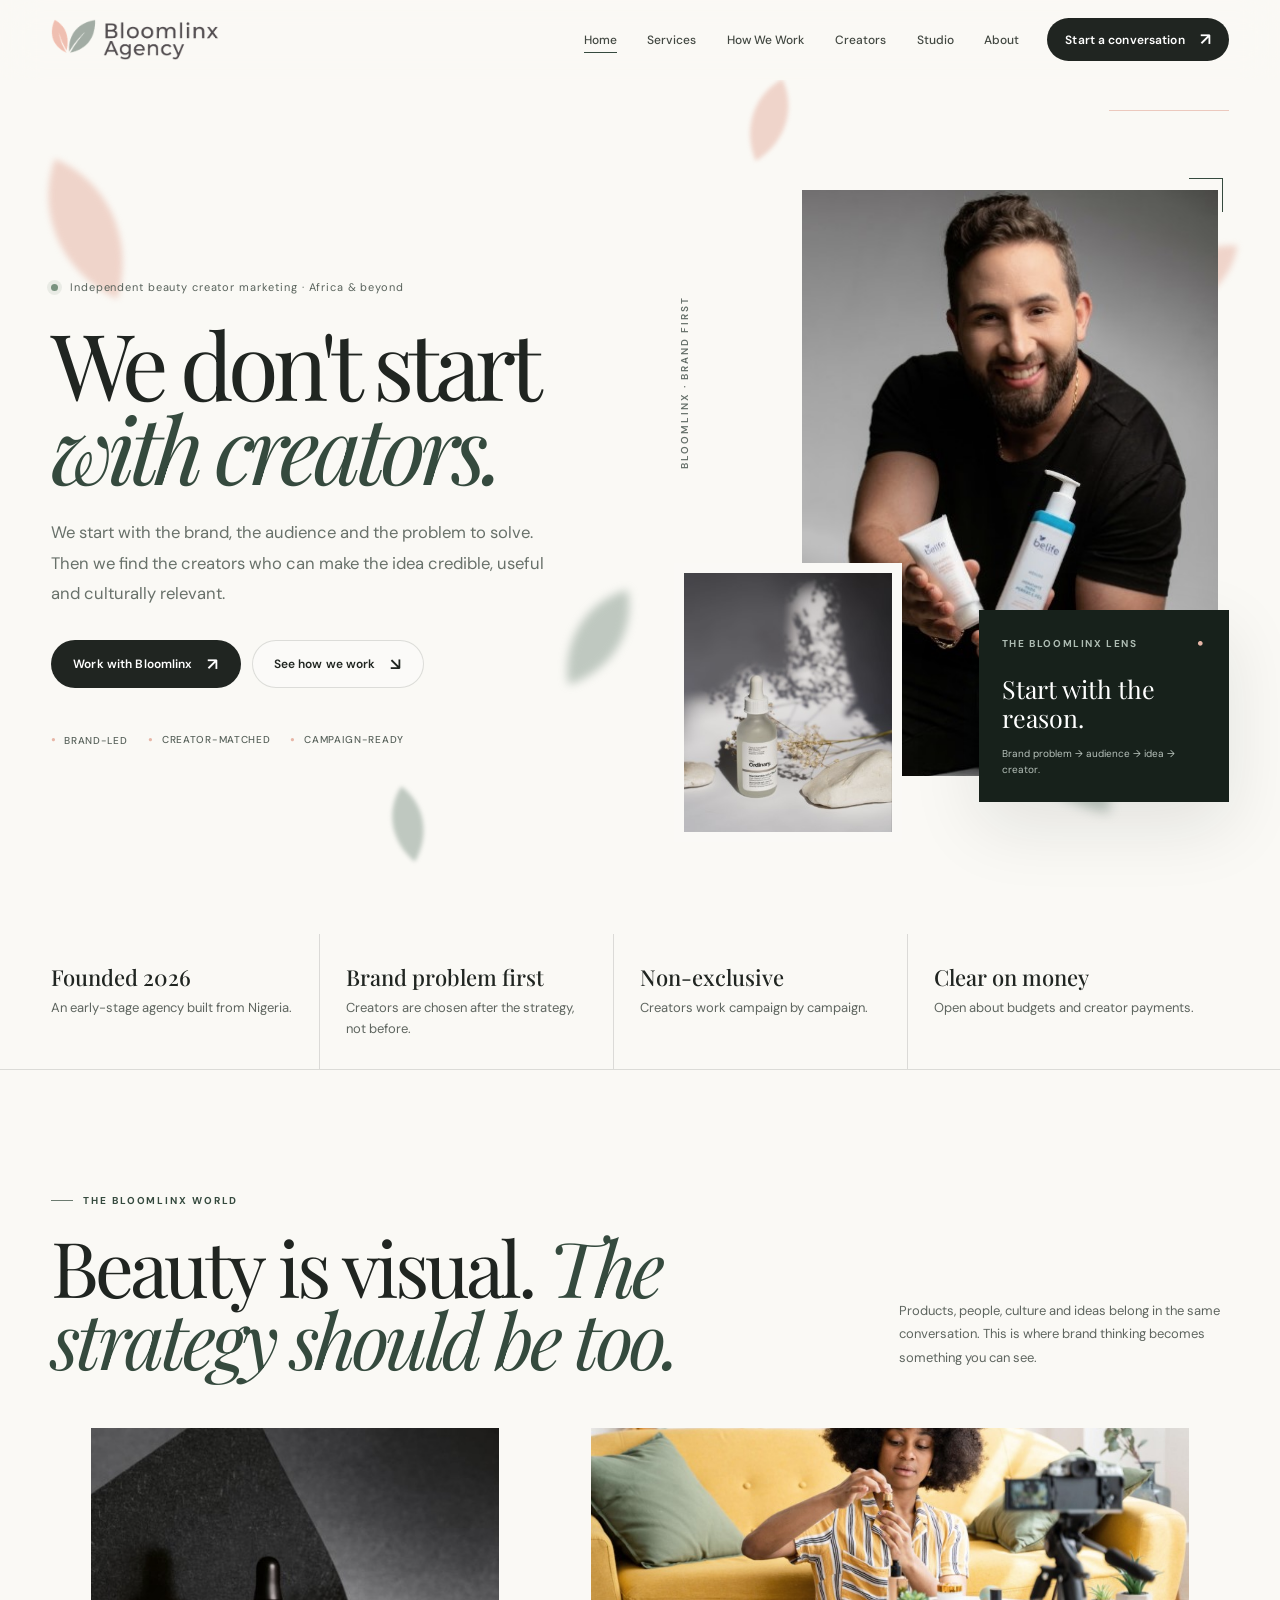
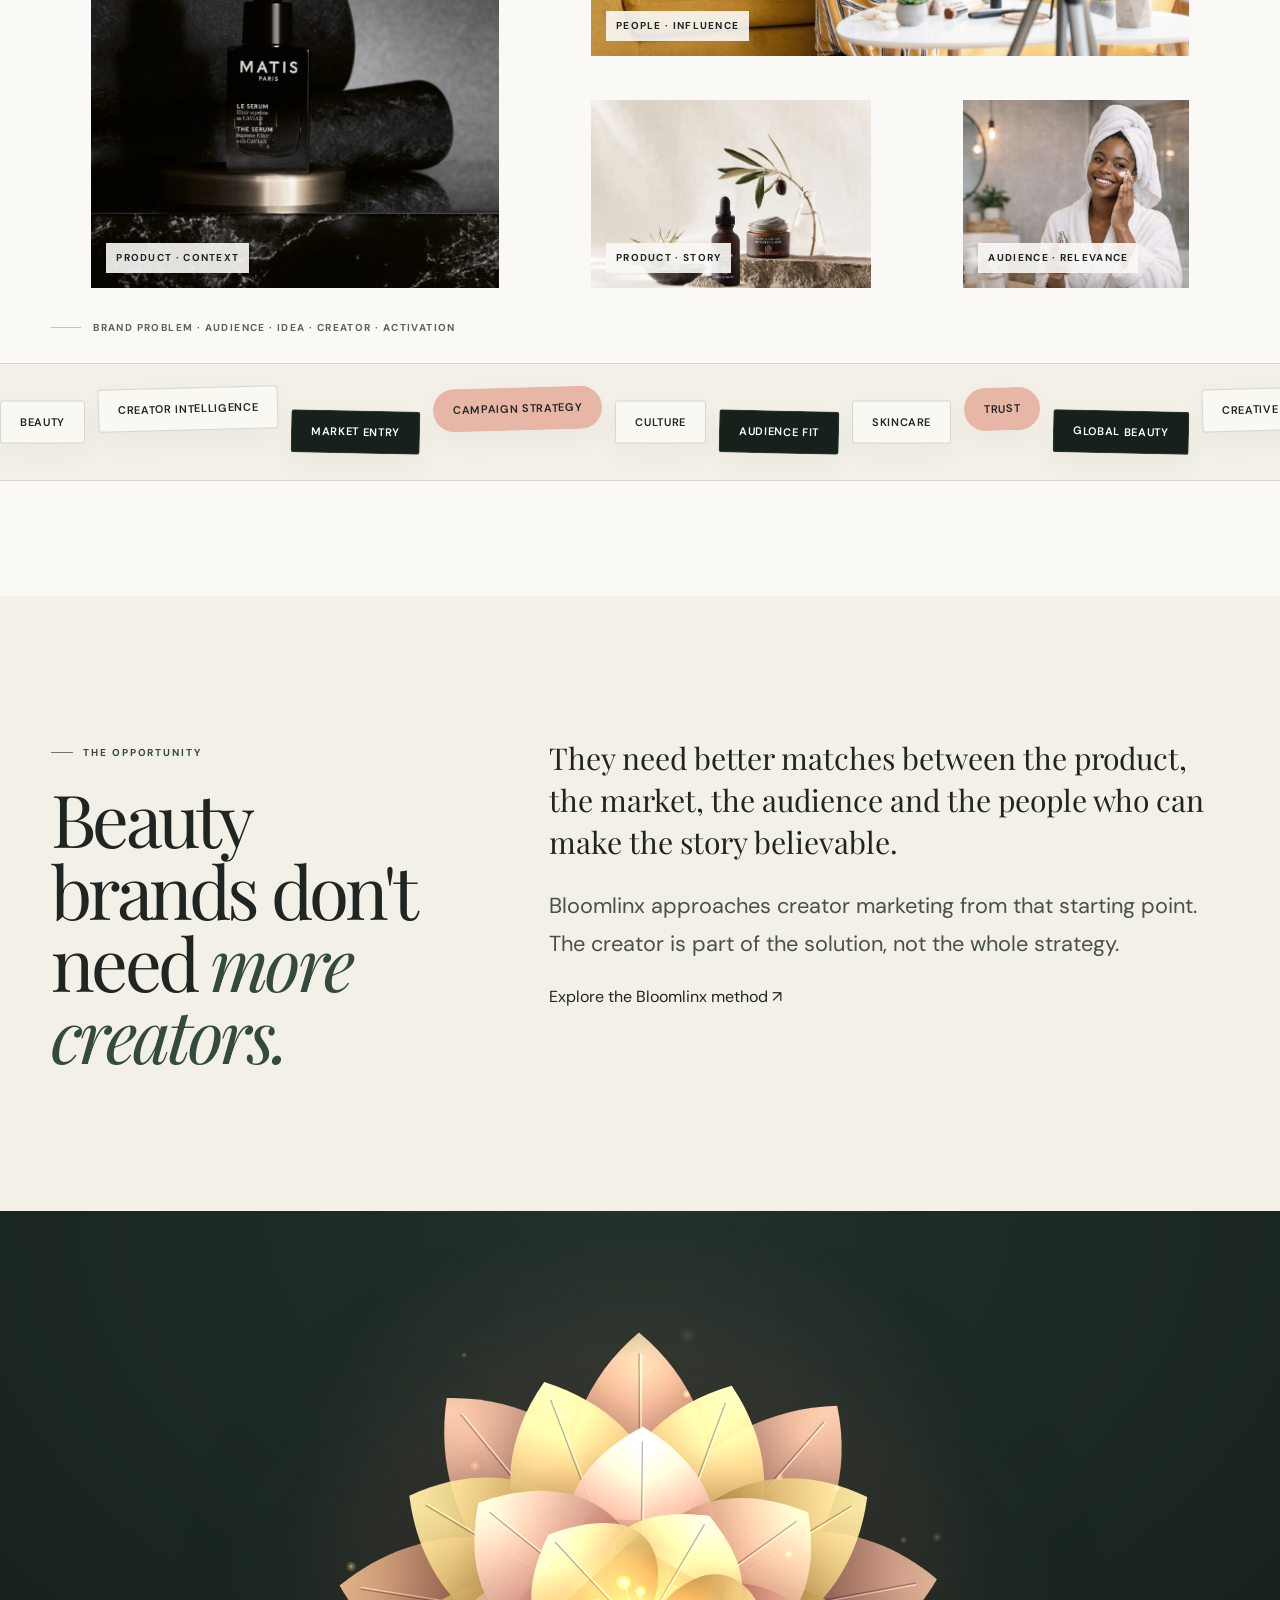
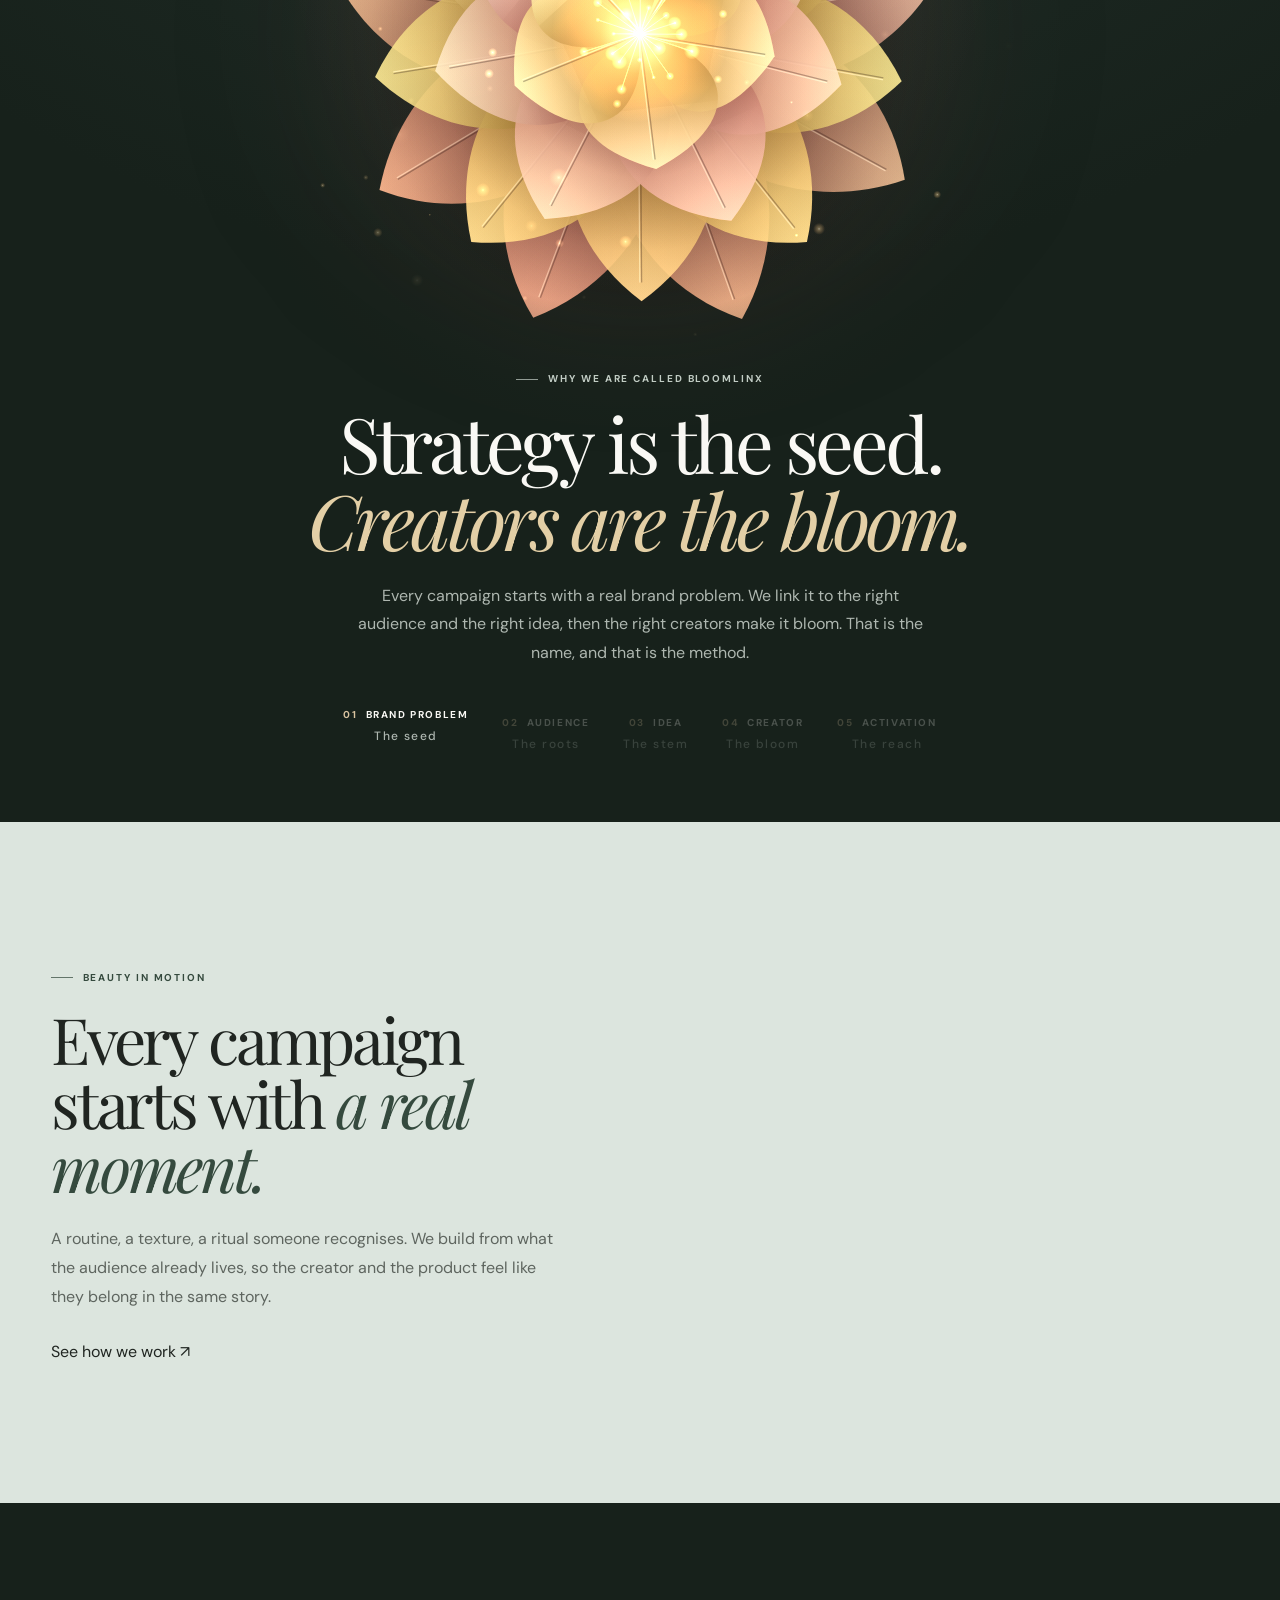
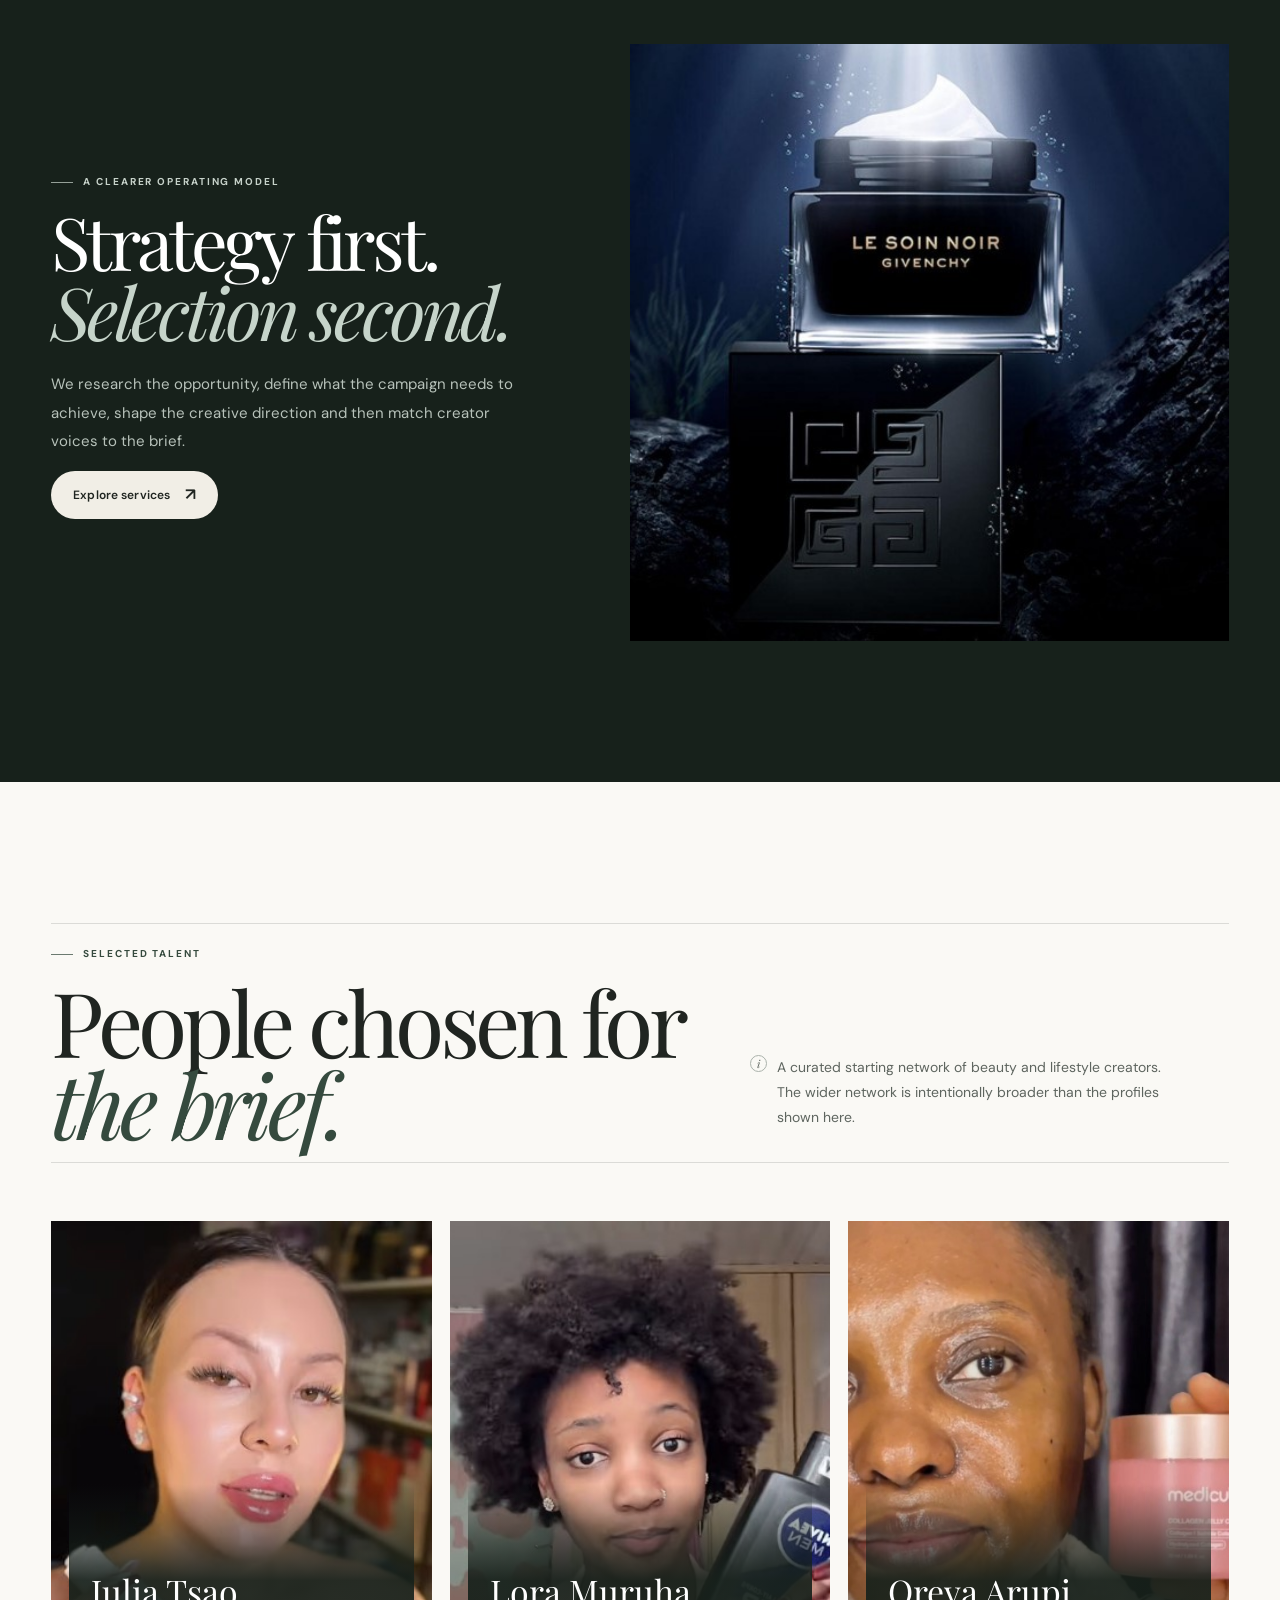
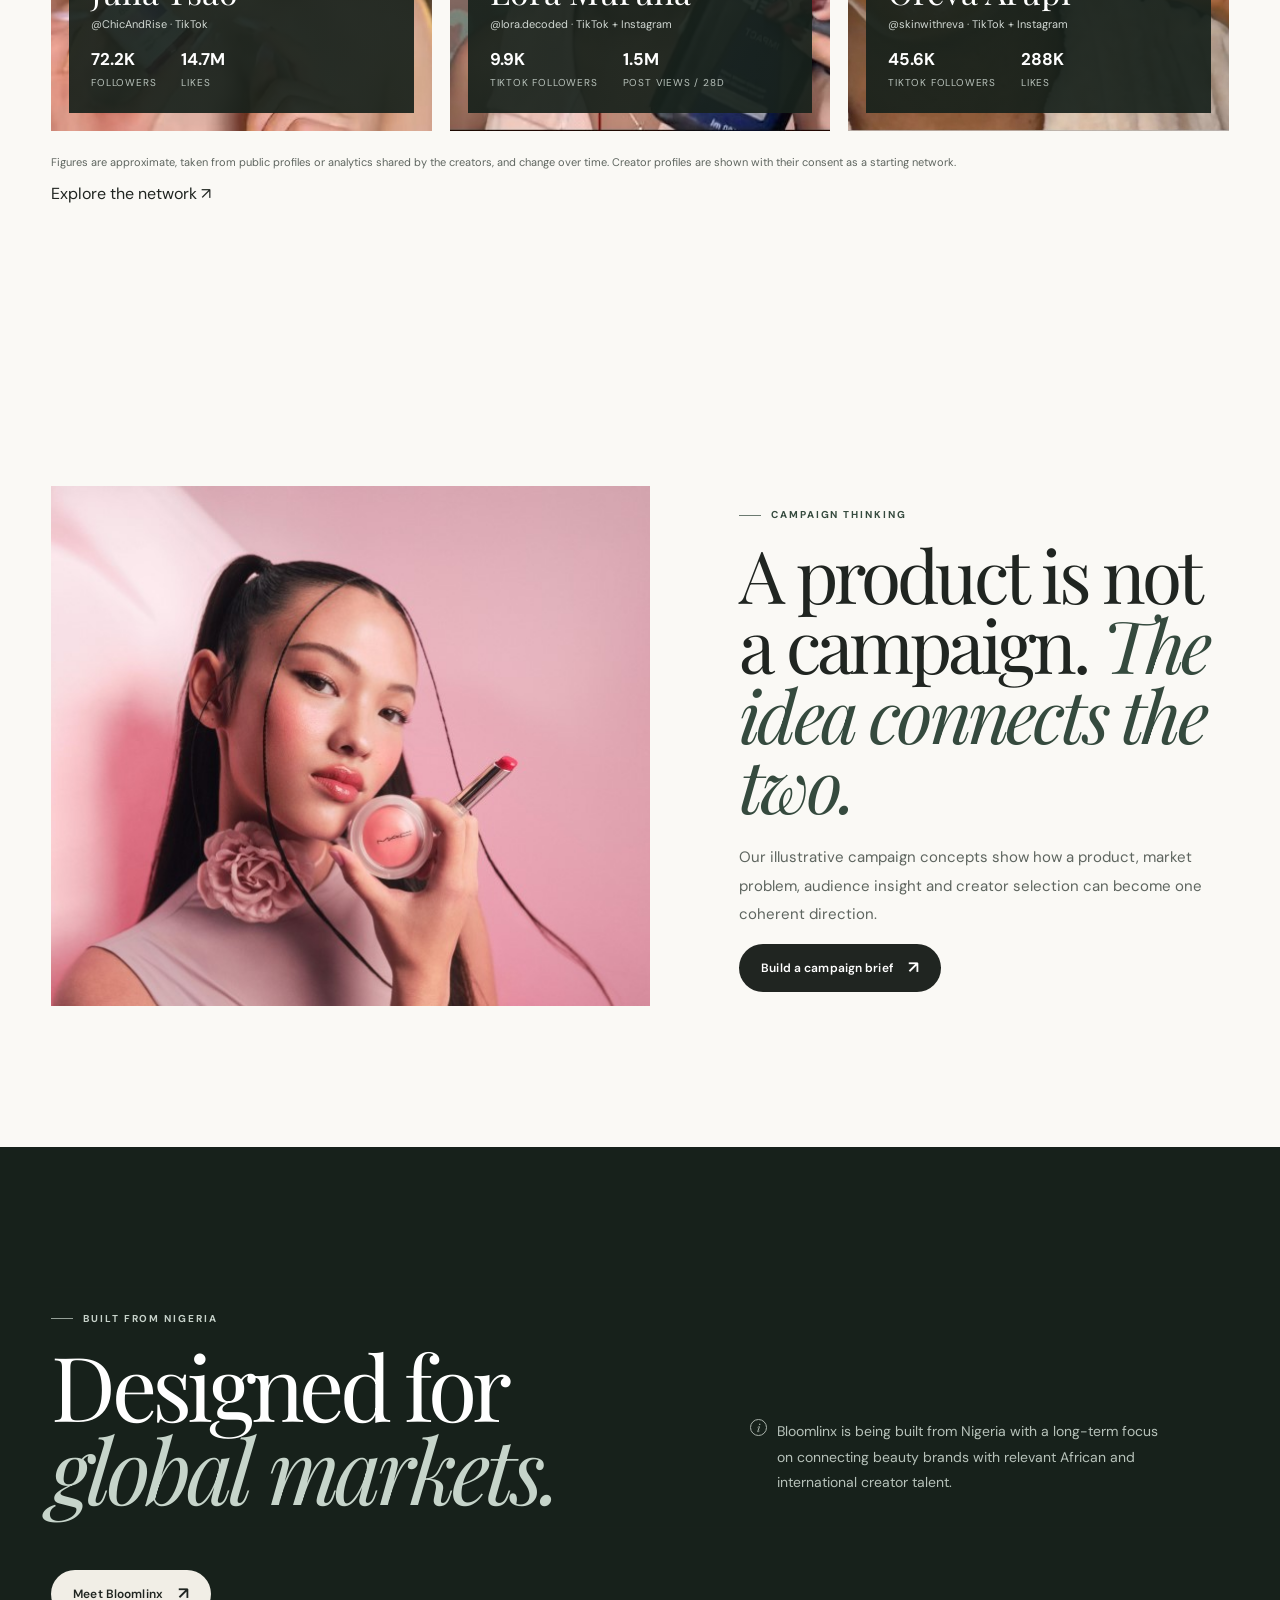
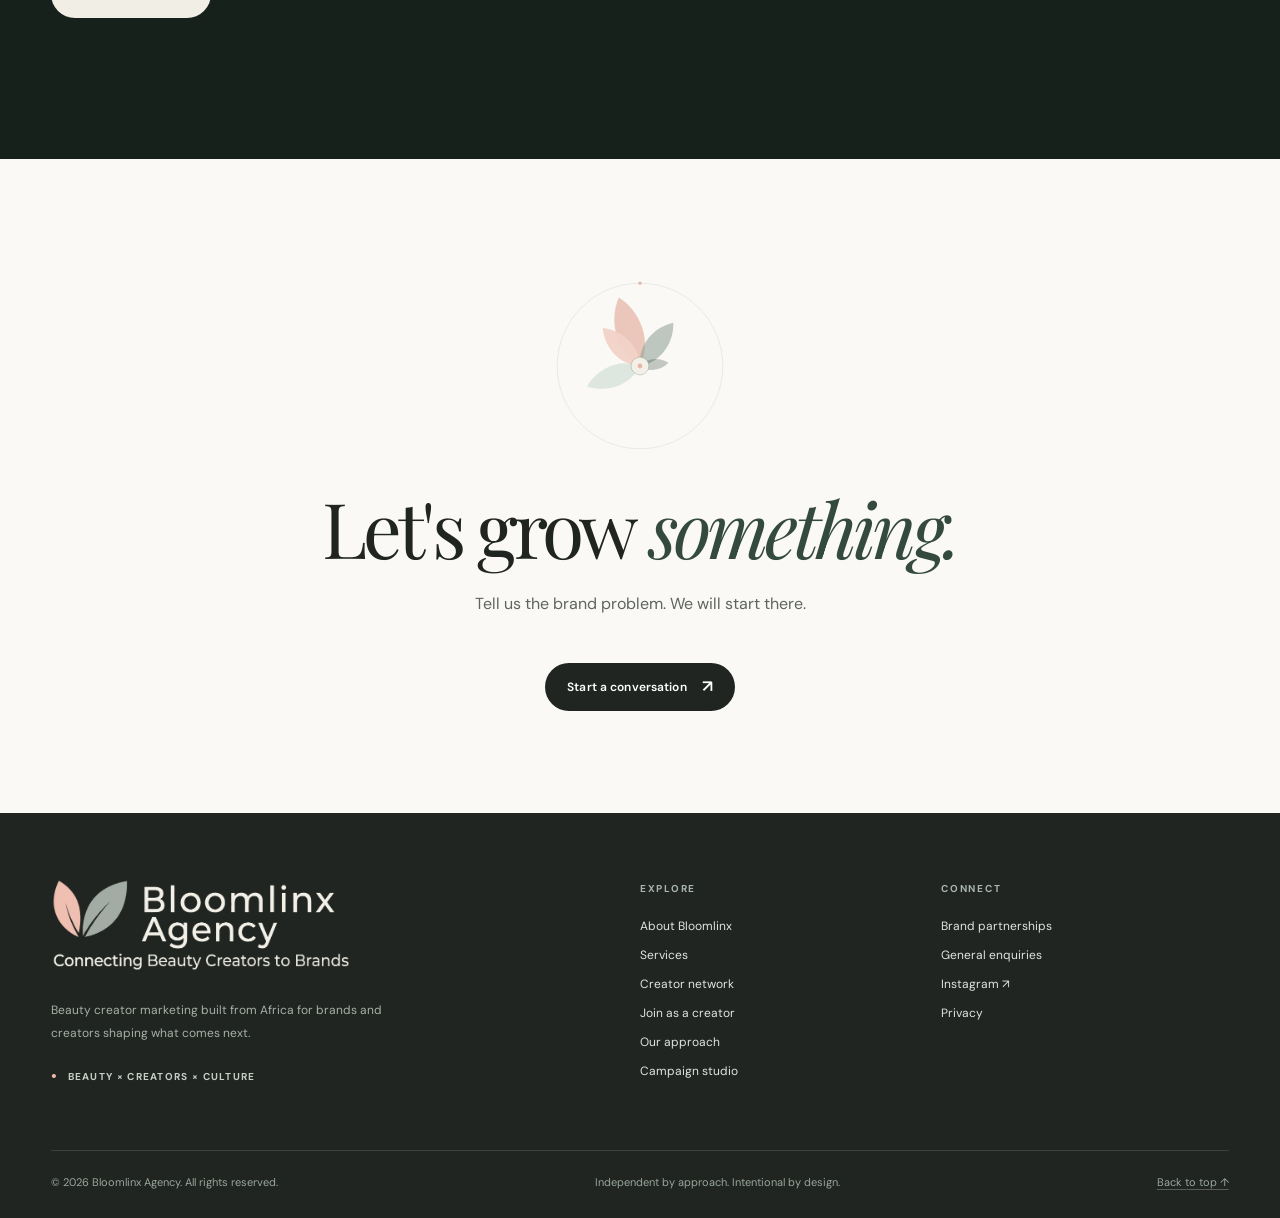
==== commit 71a213d9: "Add files via upload" ====
--- a/index.html
+++ b/index.html
@@ -1,4 +1,4 @@
-<!DOCTYPE html><html lang="en"><head><meta charset="UTF-8"><meta name="viewport" content="width=device-width, initial-scale=1.0"><meta name="theme-color" content="#f7f5ef"><meta name="color-scheme" content="light"><title>Bloomlinx Agency | Beauty Creator Marketing Across Africa &amp; Beyond</title><meta name="description" content="Bloomlinx builds beauty creator campaigns around brand problems, audience relevance and the creators who can make an idea credible."><meta name="author" content="Bloomlinx Agency"><meta name="robots" content="index, follow, max-image-preview:large"><link rel="canonical" href="https://bloomlinxagency.site/"><meta property="og:type" content="website"><meta property="og:site_name" content="Bloomlinx Agency"><meta property="og:title" content="Bloomlinx Agency | Beauty Creator Marketing Across Africa &amp; Beyond"><meta property="og:description" content="Bloomlinx builds beauty creator campaigns around brand problems, audience relevance and the creators who can make an idea credible."><meta property="og:url" content="https://bloomlinxagency.site/"><meta property="og:image" content="https://bloomlinxagency.site/images/og-image.png"><meta name="twitter:card" content="summary_large_image"><meta name="twitter:title" content="Bloomlinx Agency | Beauty Creator Marketing Across Africa &amp; Beyond"><meta name="twitter:description" content="Bloomlinx builds beauty creator campaigns around brand problems, audience relevance and the creators who can make an idea credible."><meta name="twitter:image" content="https://bloomlinxagency.site/images/og-image.png"><link rel="icon" type="image/png" href="images/favicon.png"><link rel="apple-touch-icon" href="images/favicon.png"><link rel="preconnect" href="https://fonts.googleapis.com"><link rel="preconnect" href="https://fonts.gstatic.com" crossorigin><link href="https://fonts.googleapis.com/css2?family=DM+Sans:wght@400;500;600;700&family=Playfair+Display:ital,wght@0,400;0,500;0,600;1,400;1,500&display=swap" rel="stylesheet"><script>document.documentElement.classList.add('js');</script><style>
+<!DOCTYPE html><html lang="en"><head><meta charset="UTF-8"><meta name="viewport" content="width=device-width, initial-scale=1.0"><meta name="theme-color" content="#f7f5ef"><meta name="color-scheme" content="light"><title>Bloomlinx Agency | Beauty Creator Marketing Across Africa &amp; Beyond</title><meta name="description" content="Bloomlinx builds beauty creator campaigns around brand problems, audience relevance and the creators who can make an idea credible."><meta name="author" content="Bloomlinx Agency"><meta name="robots" content="index, follow, max-image-preview:large"><link rel="canonical" href="https://bloomlinxagency.com/"><meta property="og:type" content="website"><meta property="og:site_name" content="Bloomlinx Agency"><meta property="og:title" content="Bloomlinx Agency | Beauty Creator Marketing Across Africa &amp; Beyond"><meta property="og:description" content="Bloomlinx builds beauty creator campaigns around brand problems, audience relevance and the creators who can make an idea credible."><meta property="og:url" content="https://bloomlinxagency.com/"><meta property="og:image" content="https://bloomlinxagency.com/images/og-image.png"><meta name="twitter:card" content="summary_large_image"><meta name="twitter:title" content="Bloomlinx Agency | Beauty Creator Marketing Across Africa &amp; Beyond"><meta name="twitter:description" content="Bloomlinx builds beauty creator campaigns around brand problems, audience relevance and the creators who can make an idea credible."><meta name="twitter:image" content="https://bloomlinxagency.com/images/og-image.png"><link rel="icon" type="image/png" href="images/favicon.png"><link rel="apple-touch-icon" href="images/favicon.png"><link rel="preconnect" href="https://fonts.googleapis.com"><link rel="preconnect" href="https://fonts.gstatic.com" crossorigin><link href="https://fonts.googleapis.com/css2?family=DM+Sans:wght@400;500;600;700&family=Playfair+Display:ital,wght@0,400;0,500;0,600;1,400;1,500&display=swap" rel="stylesheet"><script>document.documentElement.classList.add('js');</script><style>
 :root {
   --ink: #202521;
   --deep: #17211b;
@@ -759,7 +759,7 @@
 .film-section.no-video .film-copy{max-width:640px}
 /* bigger touch area without moving anything */
 @media (pointer:coarse){.text-link{position:relative}.text-link::before{content:"";position:absolute;inset:-14px -8px}}
-</style><script type="application/ld+json">{"@context": "https://schema.org", "@type": "Organization", "name": "Bloomlinx Agency", "url": "https://bloomlinxagency.site/", "logo": "https://bloomlinxagency.site/images/logo-full-dark.png", "image": "https://bloomlinxagency.site/images/og-image.png", "email": "contact@bloomlinxagency.site", "foundingDate": "2026", "description": "Beauty creator marketing built around brand problems, audience relevance and the creators who can make an idea credible.", "sameAs": ["https://www.instagram.com/bloomlinx.agency/"], "address": {"@type": "PostalAddress", "addressCountry": "NG"}}</script></head><body><a class="skip-link" href="#main-content">Skip to content</a><div class="page-progress" aria-hidden="true"></div><header class="site-header" id="siteHeader"><div class="container nav"><a class="logo-wrap" href="./" aria-label="Bloomlinx Agency home"><img src="images/logo-header.png" alt="Bloomlinx Agency" width="440" height="103"></a><nav class="nav-links" aria-label="Main navigation"><a href="./" aria-current="location">Home</a><a href="services">Services</a><a href="how-we-work">How We Work</a><a href="creators">Creators</a><a href="campaign-fit">Studio</a><a href="about">About</a></nav><a class="nav-cta" href="contact">Start a conversation <span class="button-arrow" aria-hidden="true">↗</span></a><button class="menu-btn" id="menuBtn" type="button" aria-label="Open navigation menu" aria-controls="mobilePanel" aria-expanded="false"><span class="menu-icon" aria-hidden="true"></span></button></div></header><nav class="mobile-panel" id="mobilePanel" aria-label="Mobile navigation" inert><a href="./" aria-current="location">Home</a><a href="services">Services</a><a href="how-we-work">How We Work</a><a href="creators">Creators</a><a href="campaign-fit">Studio</a><a href="about">About</a><a href="contact">Contact</a><p class="mobile-panel-note">Beauty × Creators × Culture<br>Built from Africa. Looking outward.</p></nav><main id="main-content">
+</style><script type="application/ld+json">{"@context": "https://schema.org", "@type": "Organization", "name": "Bloomlinx Agency", "url": "https://bloomlinxagency.com/", "logo": "https://bloomlinxagency.com/images/logo-full-dark.png", "image": "https://bloomlinxagency.com/images/og-image.png", "email": "contact@bloomlinxagency.com", "foundingDate": "2026", "description": "Beauty creator marketing built around brand problems, audience relevance and the creators who can make an idea credible.", "sameAs": ["https://www.instagram.com/bloomlinx.agency/"], "address": {"@type": "PostalAddress", "addressCountry": "NG"}}</script></head><body><a class="skip-link" href="#main-content">Skip to content</a><div class="page-progress" aria-hidden="true"></div><header class="site-header" id="siteHeader"><div class="container nav"><a class="logo-wrap" href="./" aria-label="Bloomlinx Agency home"><img src="images/logo-header.png" alt="Bloomlinx Agency" width="440" height="103"></a><nav class="nav-links" aria-label="Main navigation"><a href="./" aria-current="location">Home</a><a href="services">Services</a><a href="how-we-work">How We Work</a><a href="creators">Creators</a><a href="campaign-fit">Studio</a><a href="about">About</a></nav><a class="nav-cta" href="contact">Start a conversation <span class="button-arrow" aria-hidden="true">↗</span></a><button class="menu-btn" id="menuBtn" type="button" aria-label="Open navigation menu" aria-controls="mobilePanel" aria-expanded="false"><span class="menu-icon" aria-hidden="true"></span></button></div></header><nav class="mobile-panel" id="mobilePanel" aria-label="Mobile navigation" inert><a href="./" aria-current="location">Home</a><a href="services">Services</a><a href="how-we-work">How We Work</a><a href="creators">Creators</a><a href="campaign-fit">Studio</a><a href="about">About</a><a href="contact">Contact</a><p class="mobile-panel-note">Beauty × Creators × Culture<br>Built from Africa. Looking outward.</p></nav><main id="main-content">
 <section class="hero" id="top"><div class="hero-leaves" aria-hidden="true"><span class="hl" style="--x:3%;--y:16%;--s:96px;--d:-26;--t:19s;--b:3px;--c:#e7b6a7;--r:-24deg"><svg viewBox="0 0 60 100"><path d="M30 98C6 70 4 30 30 2C56 30 54 70 30 98Z"/></svg></span><span class="hl" style="--x:44%;--y:62%;--s:70px;--d:18;--t:23s;--b:5px;--c:#8fa195;--r:32deg"><svg viewBox="0 0 60 100"><path d="M30 98C6 70 4 30 30 2C56 30 54 70 30 98Z"/></svg></span><span class="hl" style="--x:58%;--y:8%;--s:54px;--d:-12;--t:17s;--b:2px;--c:#e7b6a7;--r:18deg"><svg viewBox="0 0 60 100"><path d="M30 98C6 70 4 30 30 2C56 30 54 70 30 98Z"/></svg></span><span class="hl" style="--x:78%;--y:70%;--s:110px;--d:30;--t:26s;--b:6px;--c:#8fa195;--r:-40deg"><svg viewBox="0 0 60 100"><path d="M30 98C6 70 4 30 30 2C56 30 54 70 30 98Z"/></svg></span><span class="hl" style="--x:91%;--y:24%;--s:64px;--d:-20;--t:21s;--b:3px;--c:#e7b6a7;--r:52deg"><svg viewBox="0 0 60 100"><path d="M30 98C6 70 4 30 30 2C56 30 54 70 30 98Z"/></svg></span><span class="hl" style="--x:30%;--y:84%;--s:48px;--d:14;--t:16s;--b:2px;--c:#8fa195;--r:-10deg"><svg viewBox="0 0 60 100"><path d="M30 98C6 70 4 30 30 2C56 30 54 70 30 98Z"/></svg></span></div><div class="container hero-grid"><div class="hero-copy"><div class="hero-kicker"><span class="live-dot" aria-hidden="true"></span><span class="kicker-text">Independent beauty creator marketing · Africa & beyond</span></div><h1 class="hero-title" id="hero-title"><span class="line">We don't start</span><span class="line"><em>with creators.</em></span></h1><p class="hero-description">We start with the brand, the audience and the problem to solve. Then we find the creators who can make the idea credible, useful and culturally relevant.</p><div class="hero-actions"><a class="button button-dark" href="contact">Work with Bloomlinx <span class="button-arrow">↗</span></a><a class="button button-light" href="how-we-work">See how we work <span class="button-arrow">↘</span></a></div><div class="hero-proofline"><span class="proof-item">Brand-led</span><span class="proof-item">Creator-matched</span><span class="proof-item">Campaign-ready</span></div></div><div class="hero-visual"><div class="image-corner" aria-hidden="true"></div><span class="hero-index">Bloomlinx · Brand first</span><div class="hero-image-main-wrap image-mask reveal-image"><img class="hero-image-main"  alt="" aria-hidden="true" width="1000" height="1250" src="images/hero/hero-main.jpg" onerror="this.onerror=null;this.src='images/art/art-0.svg'"></div><img class="hero-image-small"  alt="" aria-hidden="true" width="650" height="700" src="images/hero/hero-small.jpg" onerror="this.onerror=null;this.src='images/art/art-2.svg'"><div class="hero-caption"><div class="hero-caption-top"><span>The Bloomlinx lens</span><span class="hero-caption-mark">•</span></div><strong>Start with the reason.</strong><small>Brand problem → audience → idea → creator.</small></div></div></div></section>
 <section class="trust-strip" aria-label="How Bloomlinx works"><div class="container"><div class="trust-item"><strong>Founded 2026</strong><span>An early-stage agency built from Nigeria.</span></div><div class="trust-item"><strong>Brand problem first</strong><span>Creators are chosen after the strategy, not before.</span></div><div class="trust-item"><strong>Non-exclusive</strong><span>Creators work campaign by campaign.</span></div><div class="trust-item"><strong>Clear on money</strong><span>Open about budgets and creator payments.</span></div></div></section>
 <section class="visual-story"><div class="container"><div class="visual-story-head"><div class="reveal"><span class="eyebrow">The Bloomlinx world</span><h2 class="display-title visual-story-title">Beauty is visual. <em>The strategy should be too.</em></h2></div><p class="visual-story-note reveal">Products, people, culture and ideas belong in the same conversation. This is where brand thinking becomes something you can see.</p></div><div class="visual-collage"><figure class="story-image tall image-mask reveal"><img alt="" aria-hidden="true" src="images/home/product-context.jpg" loading="lazy" onerror="this.onerror=null;this.src='images/art/art-1.svg'"><figcaption class="story-image-label">Product · Context</figcaption></figure><figure class="story-image wide image-mask reveal"><img alt="" aria-hidden="true" src="images/home/people-influence.jpg" loading="lazy" onerror="this.onerror=null;this.src='images/art/art-3.svg'"><figcaption class="story-image-label">People · Influence</figcaption></figure><figure class="story-image image-mask reveal"><img alt="" aria-hidden="true" src="images/home/product-story.jpg" loading="lazy" onerror="this.onerror=null;this.src='images/art/art-0.svg'"><figcaption class="story-image-label">Product · Story</figcaption></figure><figure class="story-image image-mask reveal"><img alt="" aria-hidden="true" src="images/home/audience-relevance.jpg" loading="lazy" onerror="this.onerror=null;this.src='images/art/art-2.svg'"><figcaption class="story-image-label">Audience · Relevance</figcaption></figure></div><div class="visual-story-mini">Brand problem · audience · idea · creator · activation</div></div><div class="keyword-board"><div class="keyword-track"><span class="keyword-chip">Beauty</span><span class="keyword-chip">Creator intelligence</span><span class="keyword-chip">Market entry</span><span class="keyword-chip">Campaign strategy</span><span class="keyword-chip">Culture</span><span class="keyword-chip">Audience fit</span><span class="keyword-chip">Skincare</span><span class="keyword-chip">Trust</span><span class="keyword-chip">Global beauty</span><span class="keyword-chip">Creative direction</span><span class="keyword-chip" aria-hidden="true">Beauty</span><span class="keyword-chip" aria-hidden="true">Creator intelligence</span><span class="keyword-chip" aria-hidden="true">Market entry</span><span class="keyword-chip" aria-hidden="true">Campaign strategy</span><span class="keyword-chip" aria-hidden="true">Culture</span><span class="keyword-chip" aria-hidden="true">Audience fit</span><span class="keyword-chip" aria-hidden="true">Skincare</span><span class="keyword-chip" aria-hidden="true">Trust</span><span class="keyword-chip" aria-hidden="true">Global beauty</span><span class="keyword-chip" aria-hidden="true">Creative direction</span></div></div></section>
@@ -776,7 +776,7 @@
     <div class="footer-top">
       <div class="footer-brand"><a class="footer-brand-logo" href="./" aria-label="Bloomlinx Agency home"><img src="images/logo-footer.png" alt="Bloomlinx Agency. Connecting beauty creators to brands." width="720" height="225" loading="lazy"></a><p>Beauty creator marketing built from Africa for brands and creators shaping what comes next.</p><div class="footer-mark"><span aria-hidden="true">•</span> Beauty × Creators × Culture</div></div>
       <div class="footer-column"><h3>Explore</h3><a href="about">About Bloomlinx</a><a href="services">Services</a><a href="creators">Creator network</a><a href="creators#join">Join as a creator</a><a href="how-we-work">Our approach</a><a href="campaign-fit">Campaign studio</a></div>
-      <div class="footer-column"><h3>Connect</h3><a href="mailto:partnership@bloomlinxagency.site">Brand partnerships</a><a href="mailto:contact@bloomlinxagency.site">General enquiries</a><a href="https://www.instagram.com/bloomlinx.agency/" target="_blank" rel="noopener noreferrer">Instagram ↗</a><a href="privacy">Privacy</a></div>
+      <div class="footer-column"><h3>Connect</h3><a href="mailto:partnership@bloomlinxagency.com">Brand partnerships</a><a href="mailto:contact@bloomlinxagency.com">General enquiries</a><a href="https://www.instagram.com/bloomlinx.agency/" target="_blank" rel="noopener noreferrer">Instagram ↗</a><a href="privacy">Privacy</a></div>
     </div>
     <div class="footer-bottom"><span>© <span id="currentYear">2026</span> Bloomlinx Agency. All rights reserved.</span><span>Independent by approach. Intentional by design.</span><a href="#top">Back to top ↑</a></div>
   </div>
@@ -910,7 +910,7 @@
     briefScore.innerHTML = `${planningScore}<small>/100</small>`;
     briefScore.setAttribute('aria-label', `Brief clarity score: ${planningScore} out of 100`);
     const subject = encodeURIComponent(`Campaign enquiry: ${get('category')} / ${get('goal')}`);
-    emailBrief.href = `mailto:partnership@bloomlinxagency.site?subject=${subject}&body=${encodeURIComponent(generatedBrief)}`;
+    emailBrief.href = `mailto:partnership@bloomlinxagency.com?subject=${subject}&body=${encodeURIComponent(generatedBrief)}`;
     preview.hidden = false;
     copyStatus.textContent = 'Your outline is ready. Review it, copy it or open it in your email app.';
     preview.scrollIntoView({ behavior: reducedMotion.matches ? 'auto' : 'smooth', block: 'nearest' });
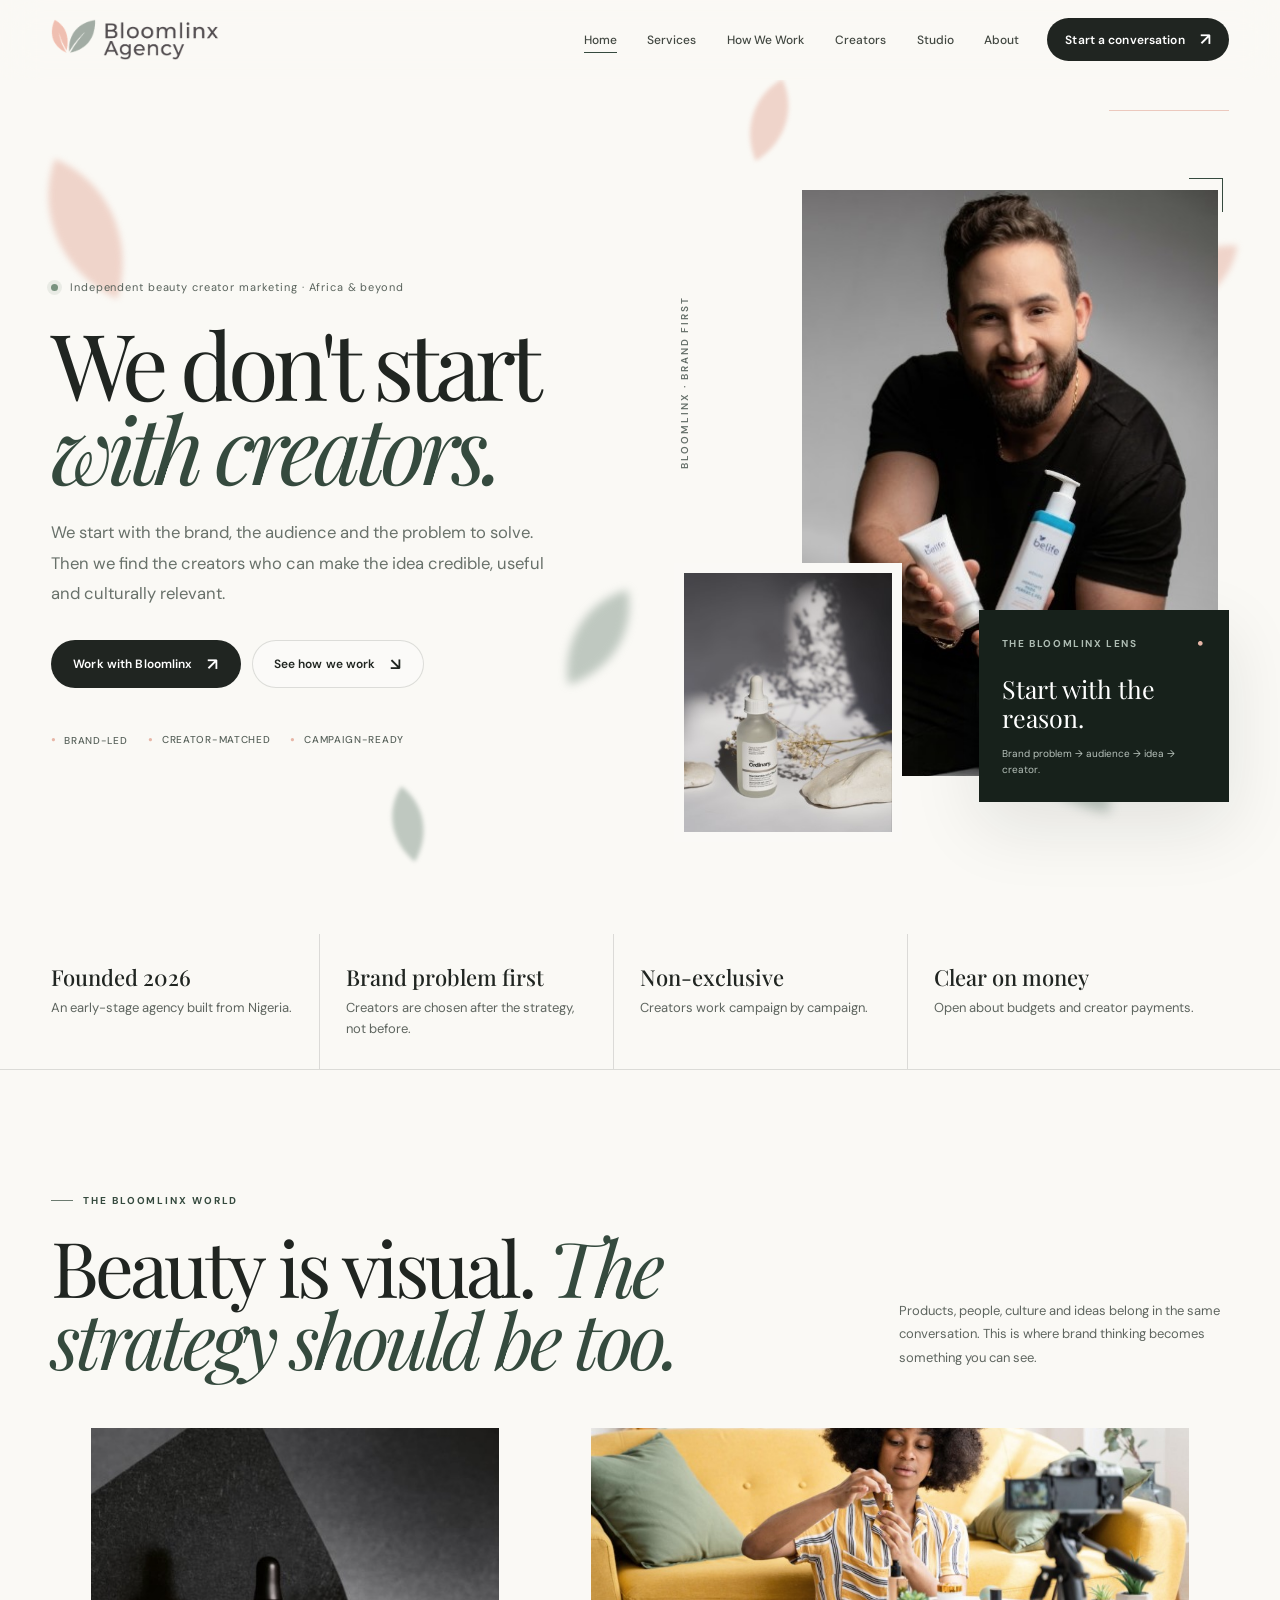
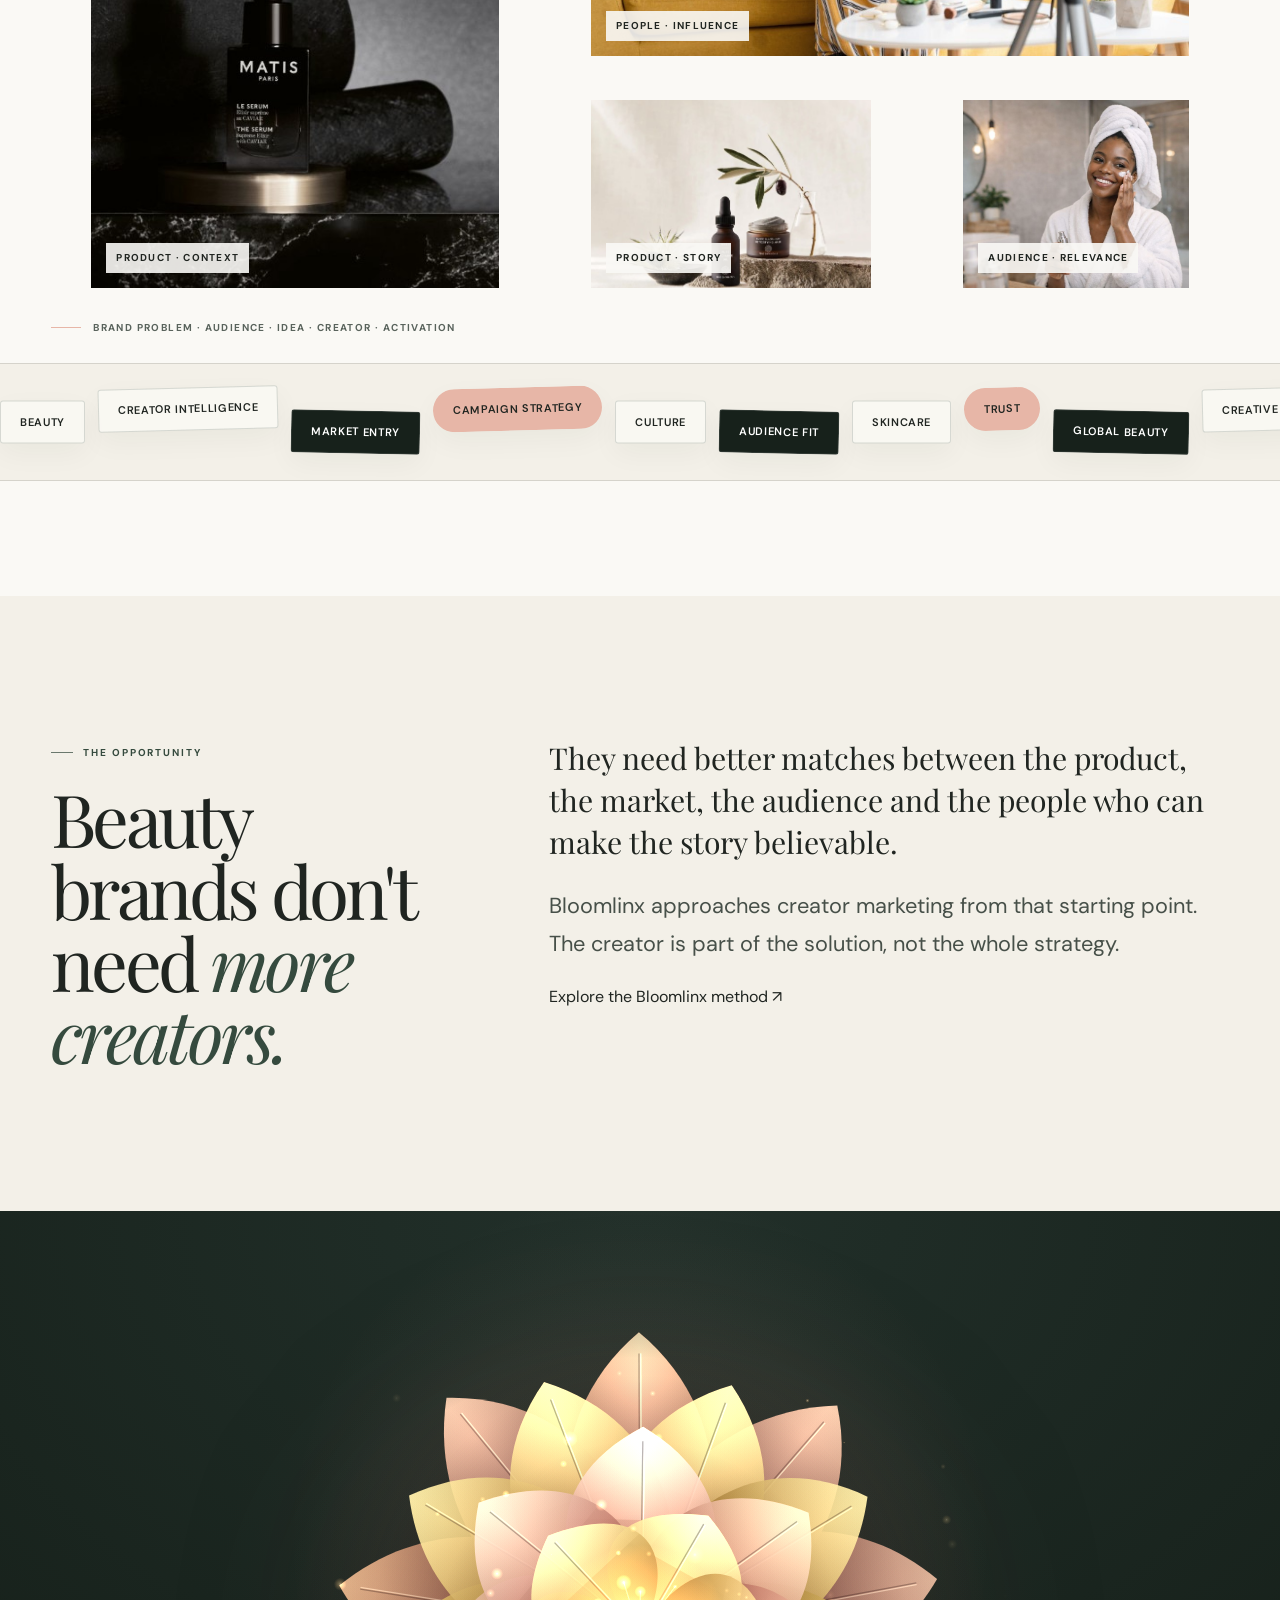
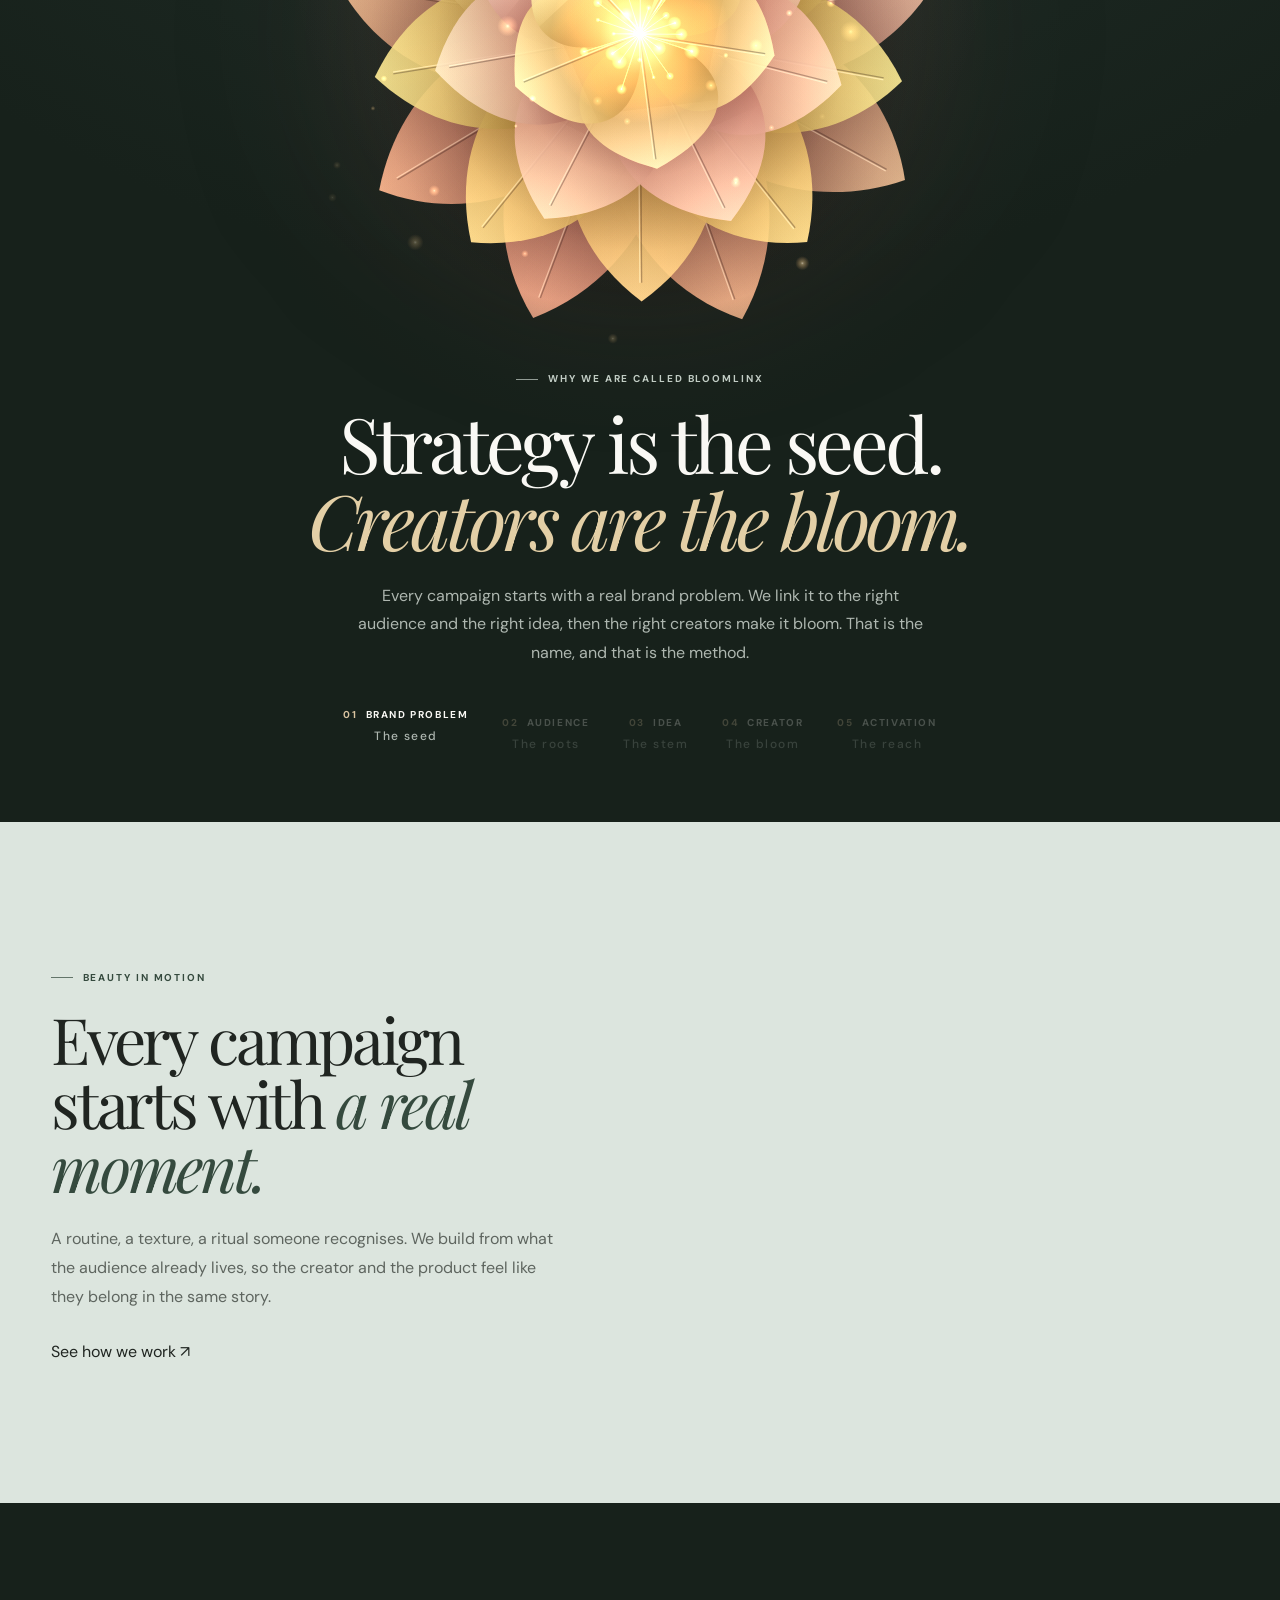
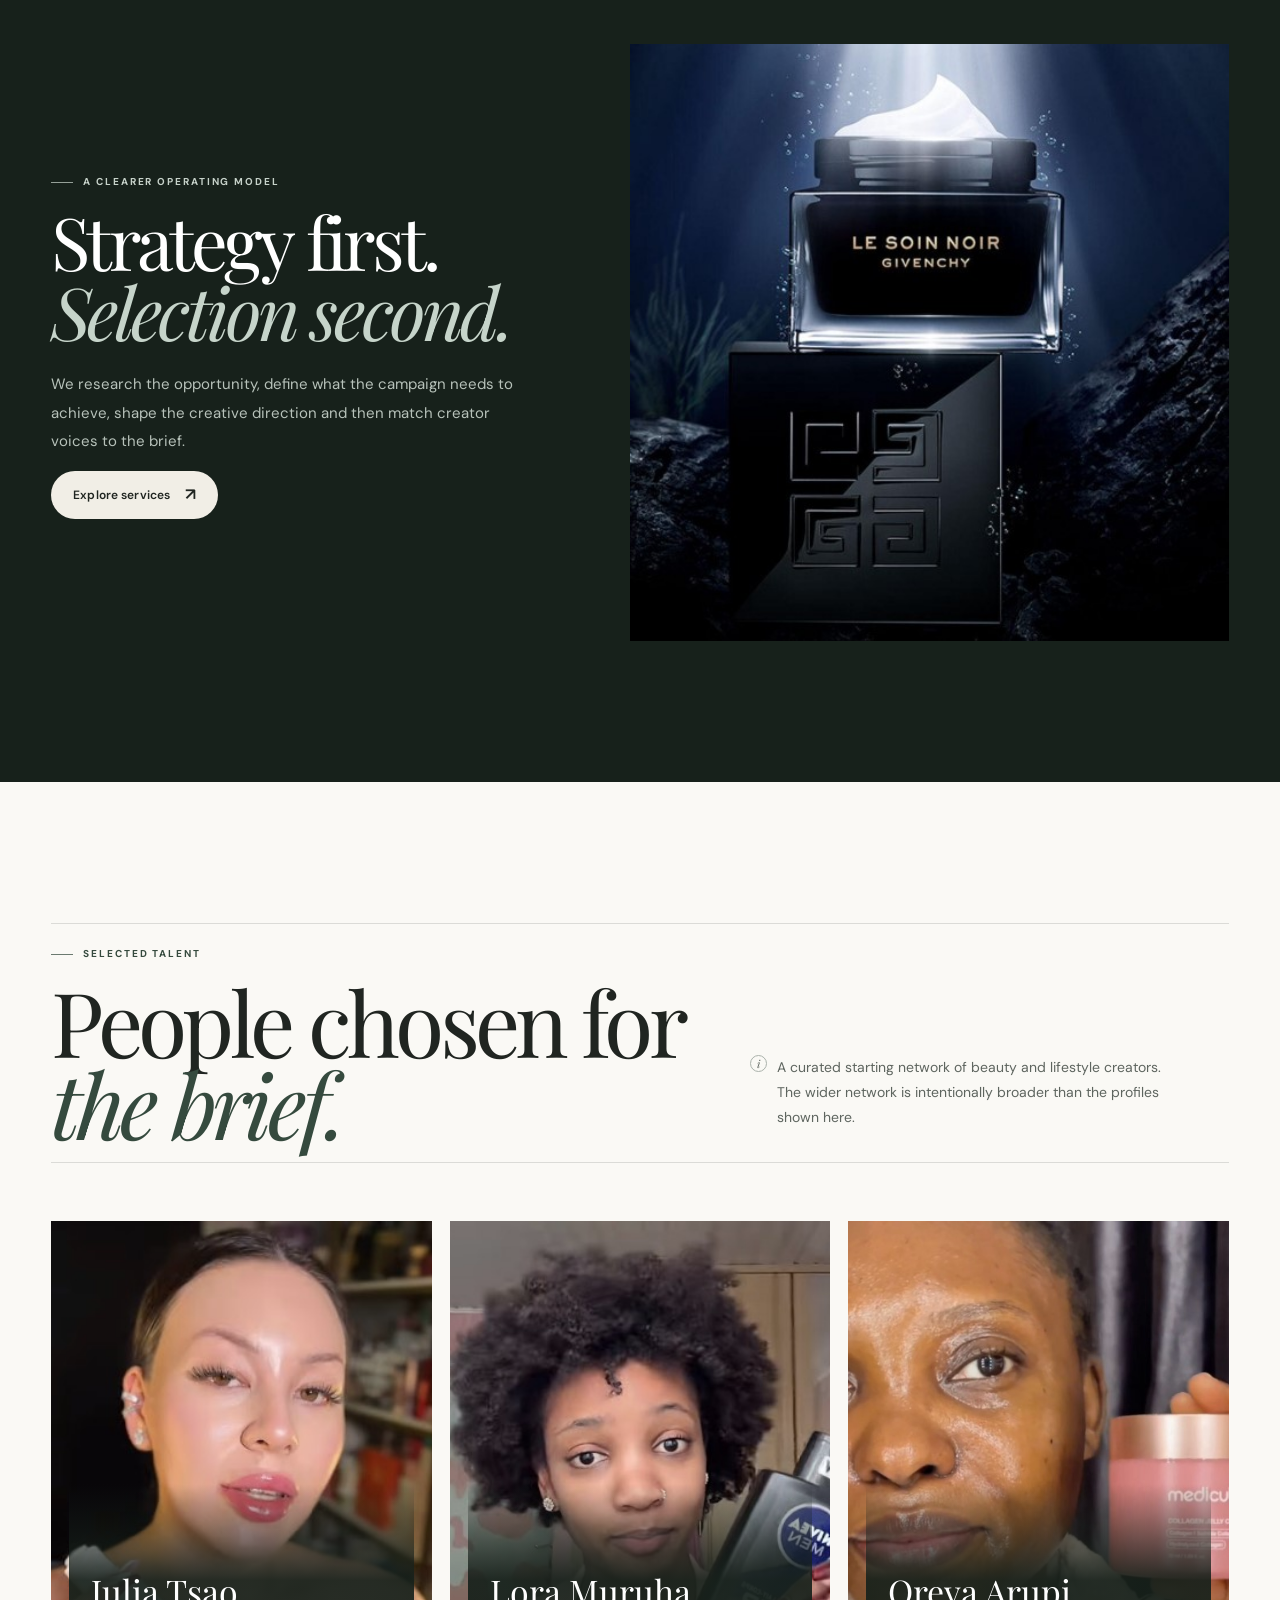
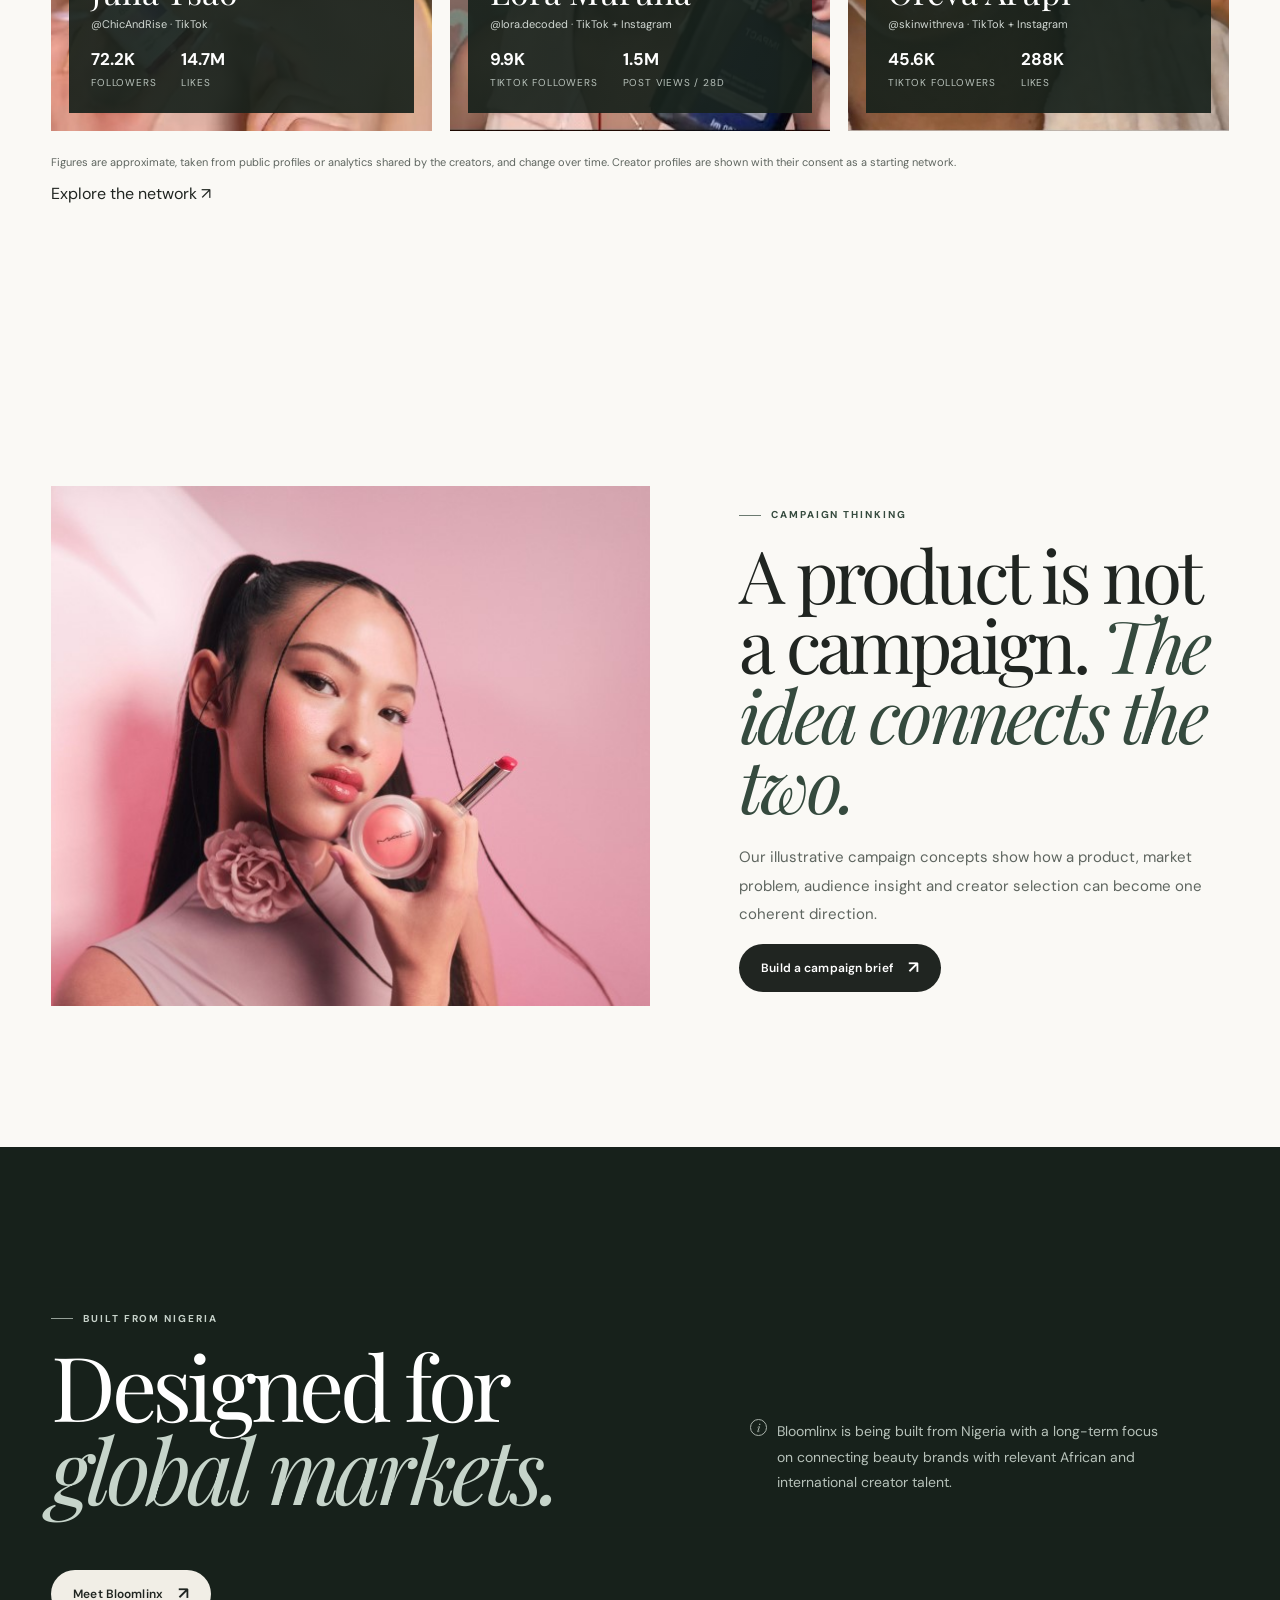
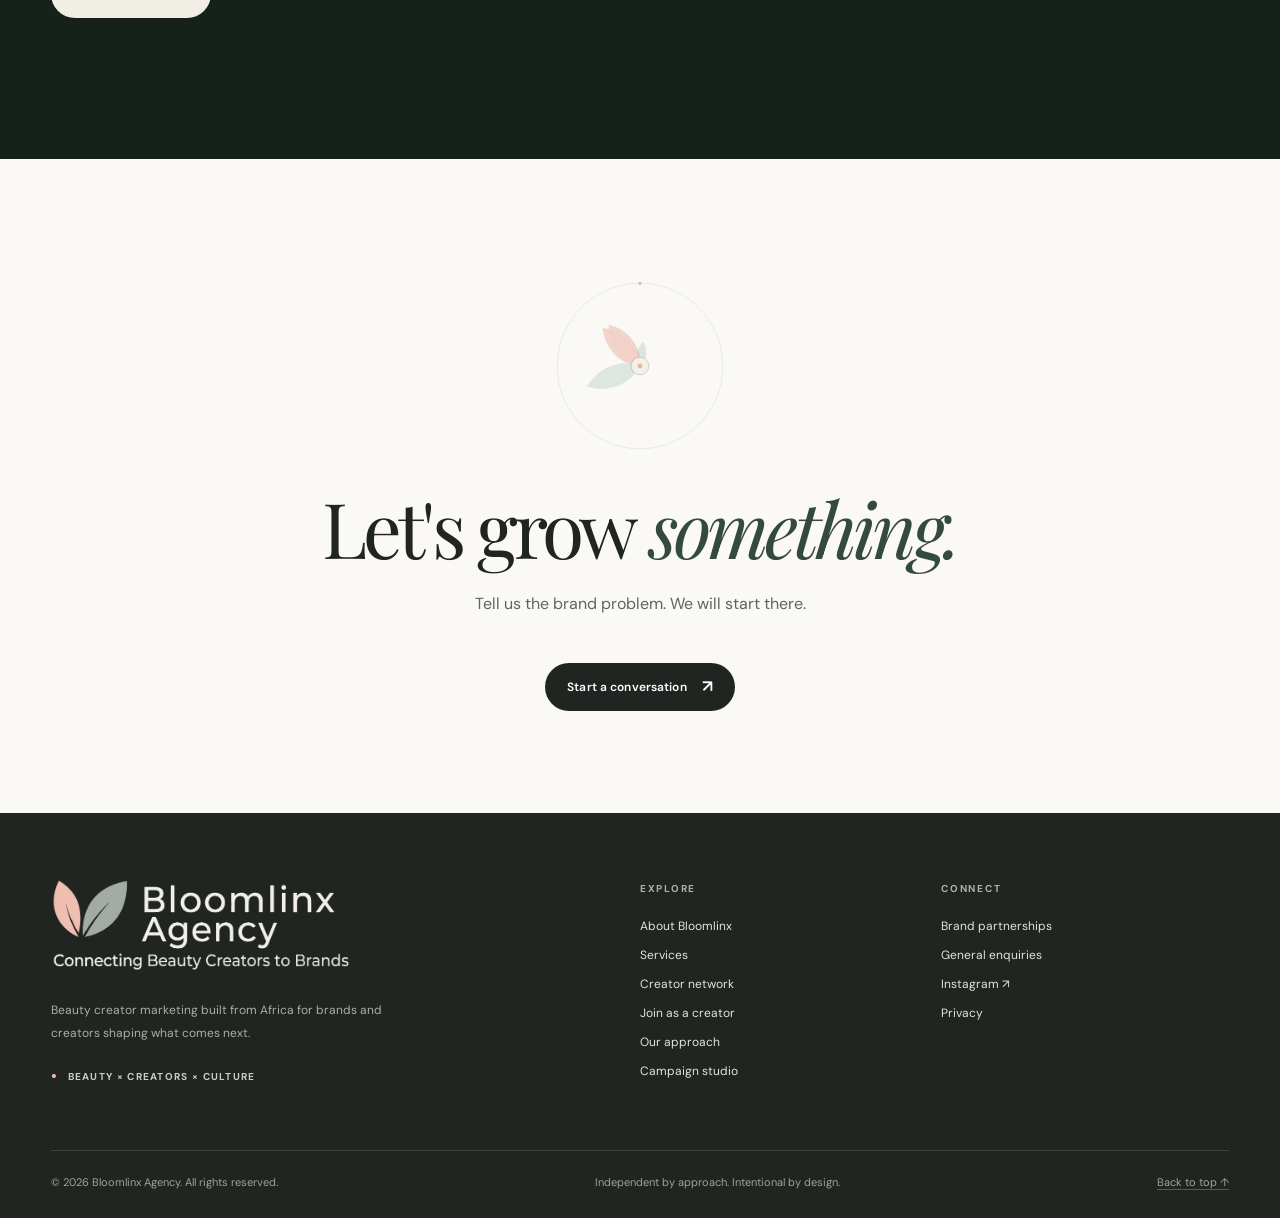
==== commit b3ac18a4: "Add files via upload" ====
--- a/index.html
+++ b/index.html
@@ -776,7 +776,7 @@
     <div class="footer-top">
       <div class="footer-brand"><a class="footer-brand-logo" href="./" aria-label="Bloomlinx Agency home"><img src="images/logo-footer.png" alt="Bloomlinx Agency. Connecting beauty creators to brands." width="720" height="225" loading="lazy"></a><p>Beauty creator marketing built from Africa for brands and creators shaping what comes next.</p><div class="footer-mark"><span aria-hidden="true">•</span> Beauty × Creators × Culture</div></div>
       <div class="footer-column"><h3>Explore</h3><a href="about">About Bloomlinx</a><a href="services">Services</a><a href="creators">Creator network</a><a href="creators#join">Join as a creator</a><a href="how-we-work">Our approach</a><a href="campaign-fit">Campaign studio</a></div>
-      <div class="footer-column"><h3>Connect</h3><a href="mailto:partnership@bloomlinxagency.com">Brand partnerships</a><a href="mailto:contact@bloomlinxagency.com">General enquiries</a><a href="https://www.instagram.com/bloomlinx.agency/" target="_blank" rel="noopener noreferrer">Instagram ↗</a><a href="privacy">Privacy</a></div>
+      <div class="footer-column"><h3>Connect</h3><a href="mailto:partnerships@bloomlinxagency.com">Brand partnerships</a><a href="mailto:contact@bloomlinxagency.com">General enquiries</a><a href="https://www.instagram.com/bloomlinx.agency/" target="_blank" rel="noopener noreferrer">Instagram ↗</a><a href="privacy">Privacy</a></div>
     </div>
     <div class="footer-bottom"><span>© <span id="currentYear">2026</span> Bloomlinx Agency. All rights reserved.</span><span>Independent by approach. Intentional by design.</span><a href="#top">Back to top ↑</a></div>
   </div>
@@ -910,7 +910,7 @@
     briefScore.innerHTML = `${planningScore}<small>/100</small>`;
     briefScore.setAttribute('aria-label', `Brief clarity score: ${planningScore} out of 100`);
     const subject = encodeURIComponent(`Campaign enquiry: ${get('category')} / ${get('goal')}`);
-    emailBrief.href = `mailto:partnership@bloomlinxagency.com?subject=${subject}&body=${encodeURIComponent(generatedBrief)}`;
+    emailBrief.href = `mailto:partnerships@bloomlinxagency.com?subject=${subject}&body=${encodeURIComponent(generatedBrief)}`;
     preview.hidden = false;
     copyStatus.textContent = 'Your outline is ready. Review it, copy it or open it in your email app.';
     preview.scrollIntoView({ behavior: reducedMotion.matches ? 'auto' : 'smooth', block: 'nearest' });
